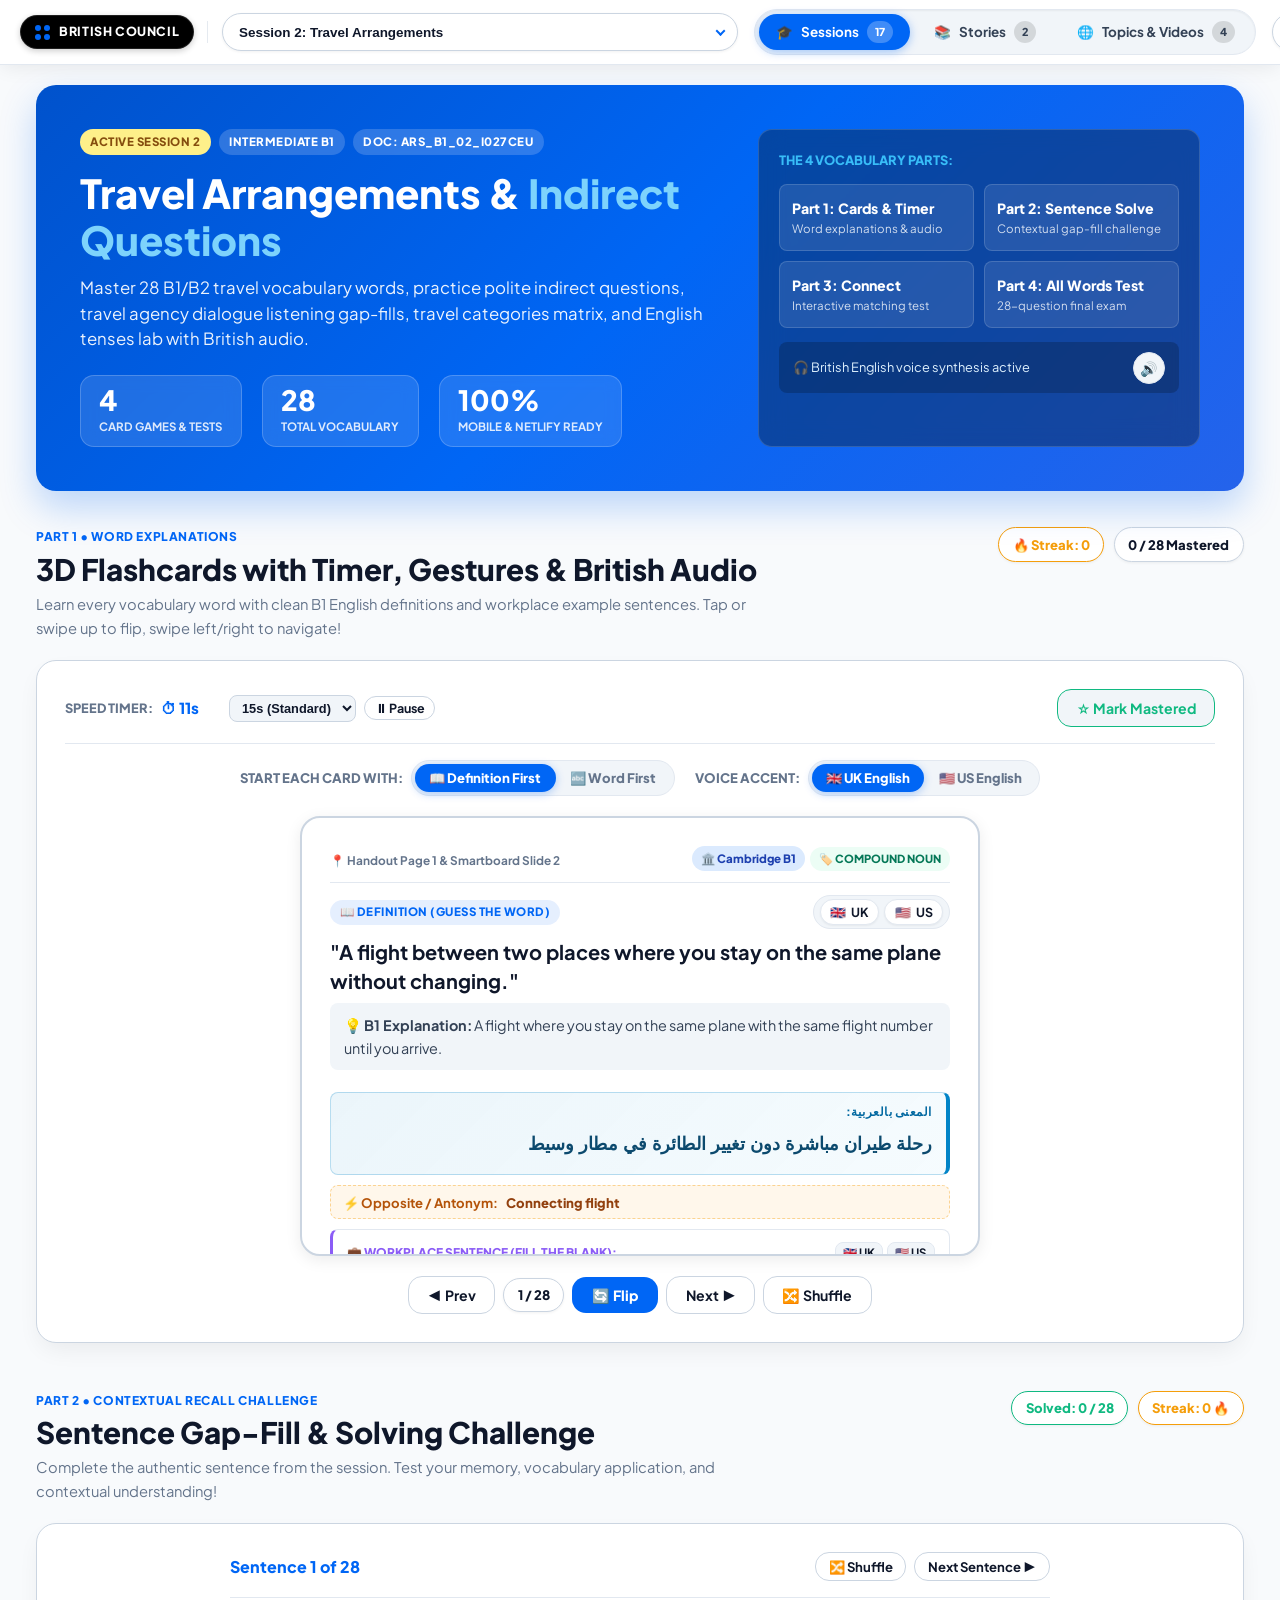
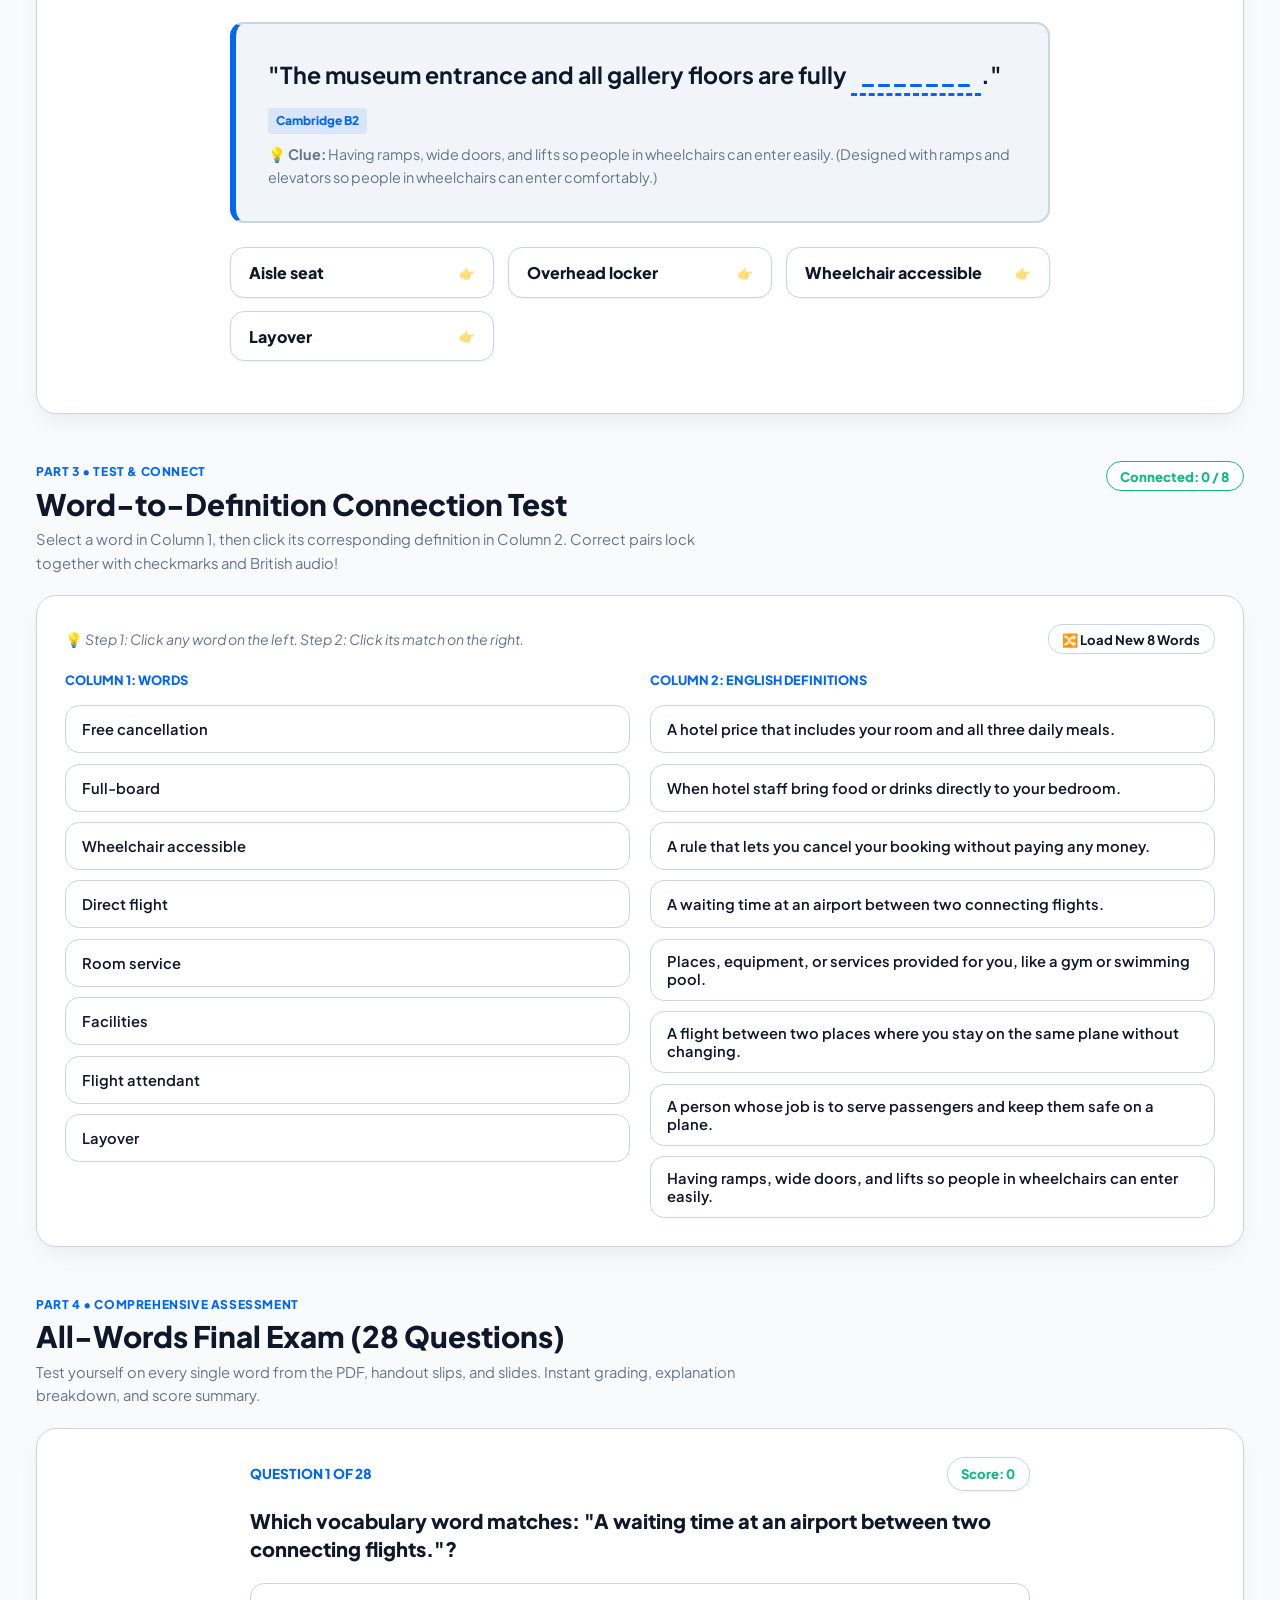
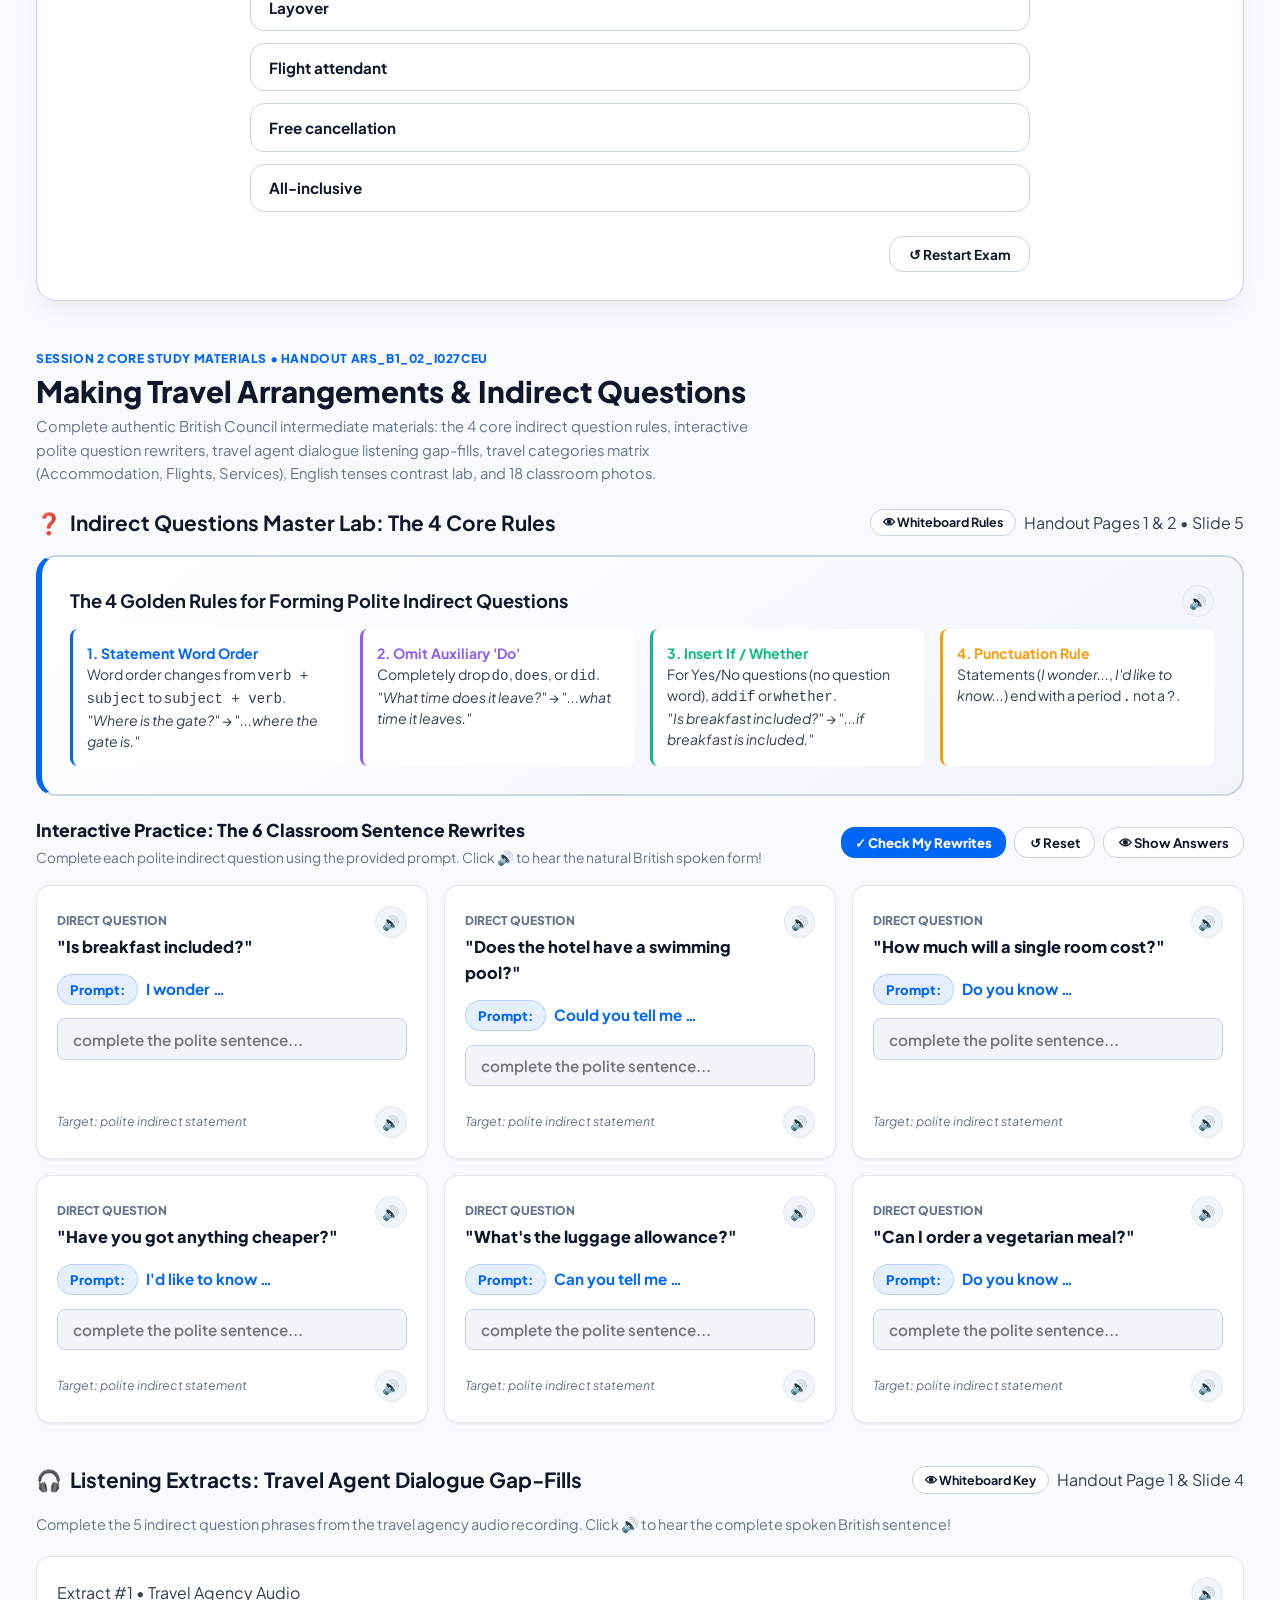
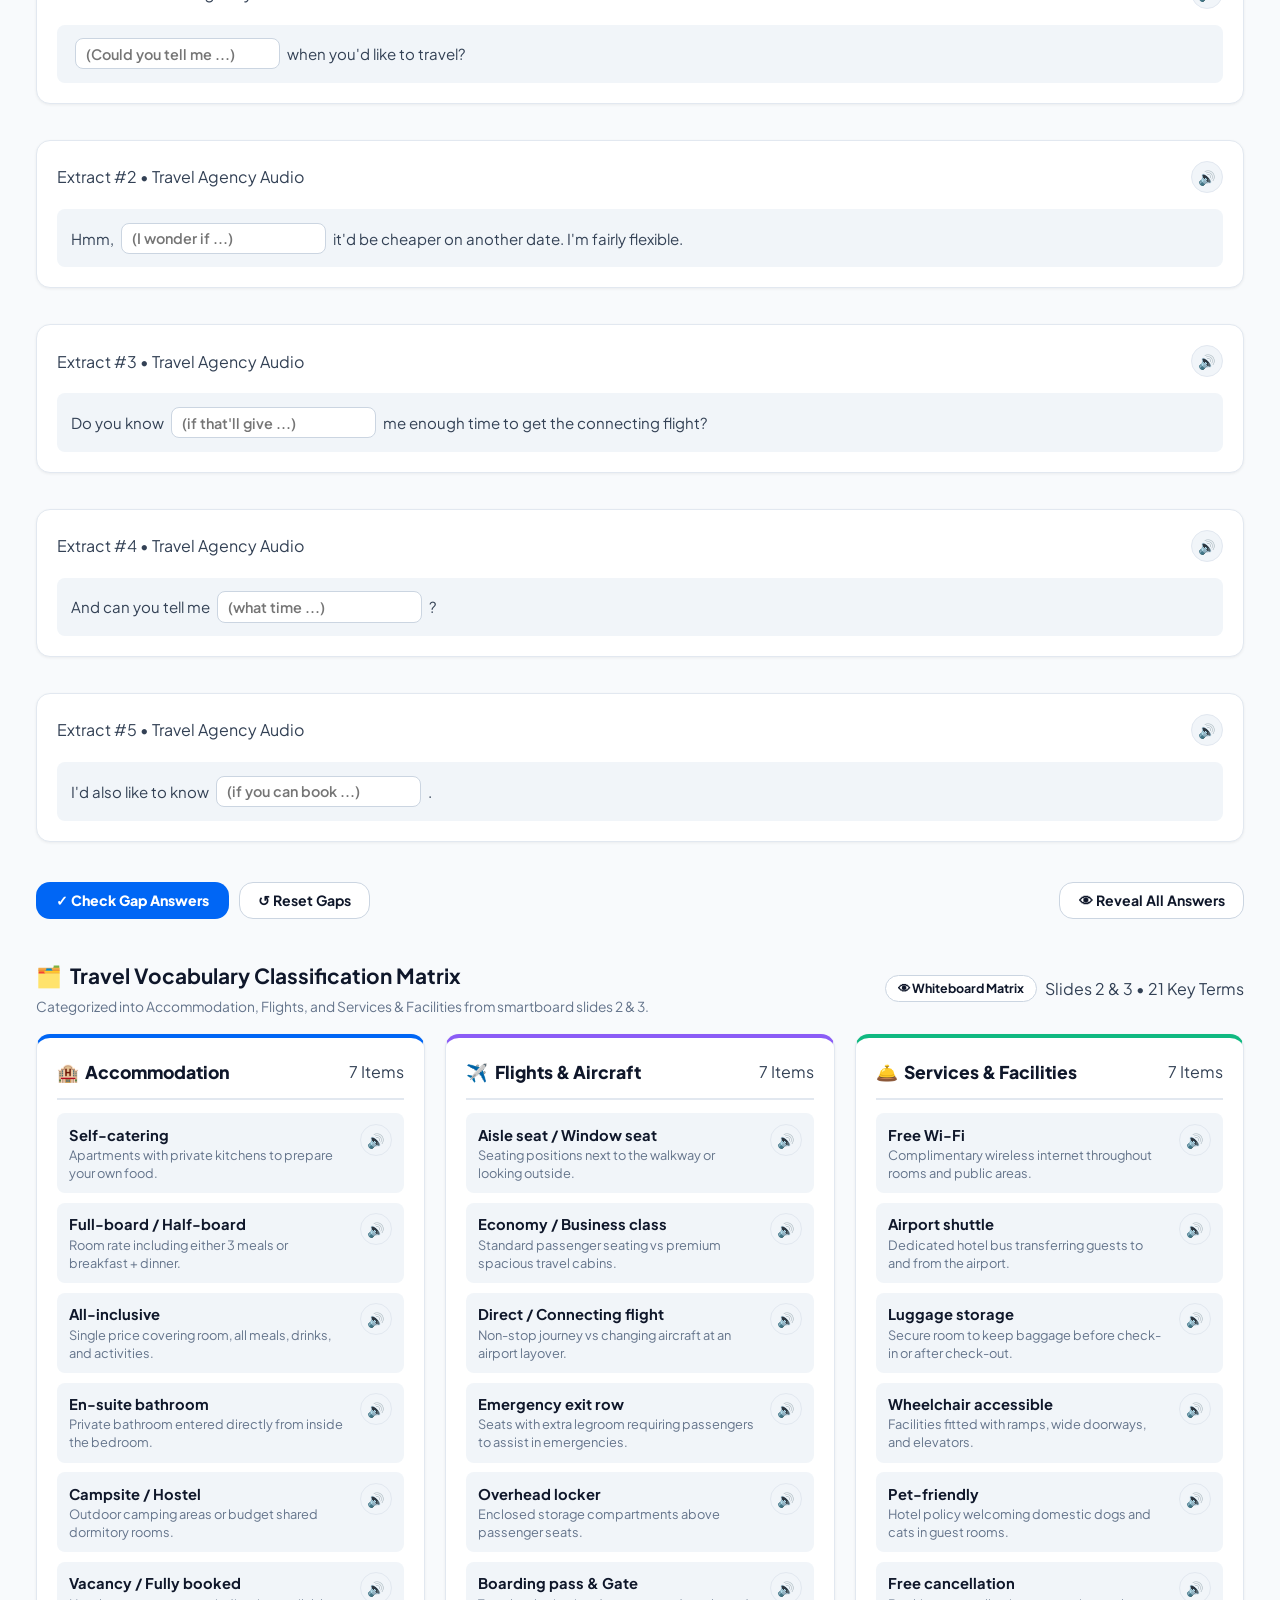
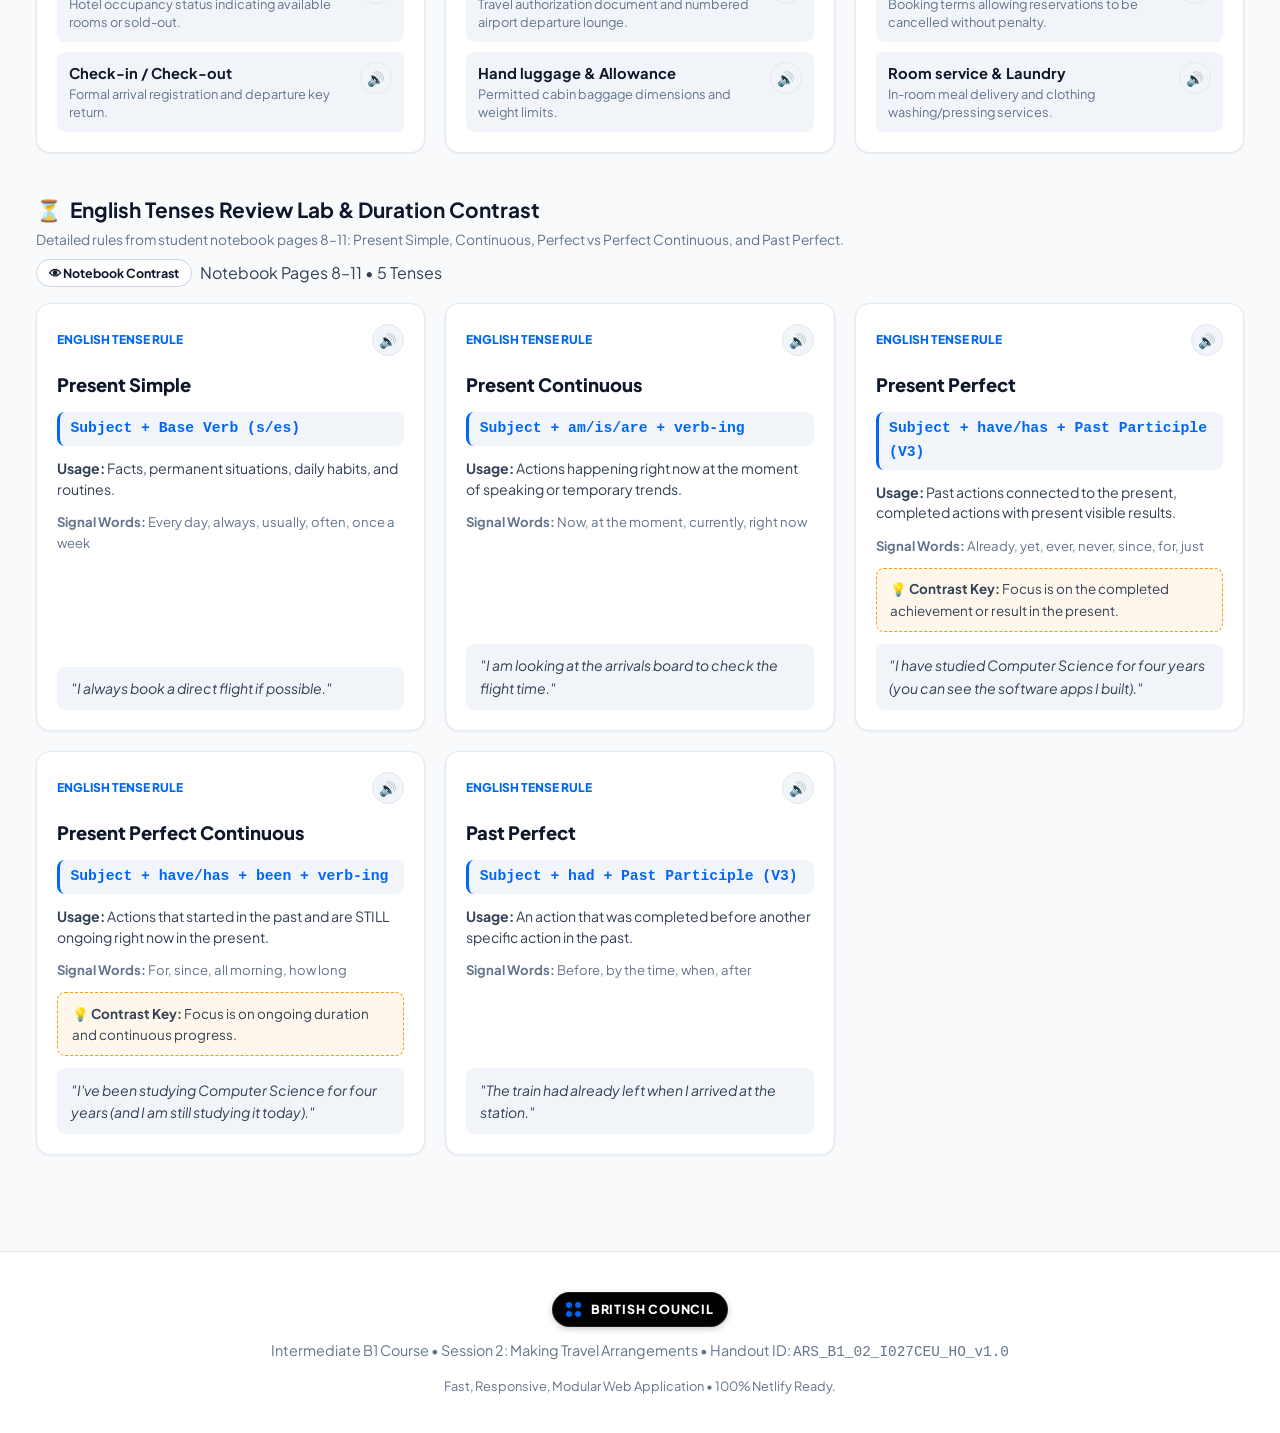
==== index.html @ d6565084 "fix(vocab): rectify mismatched definitions across sessions; feat(flashcards): add authentic Arabic m" ====
<!DOCTYPE html>
<html lang="en">
<head>
  <meta charset="UTF-8">
  <meta name="viewport" content="width=device-width, initial-scale=1.0, maximum-scale=5.0, user-scalable=yes, viewport-fit=cover">
  <meta name="description" content="British Council Intermediate B1 Courseware: Interactive Flashcards with Timer & Touch Gestures, Memory Match, Connect Game, 28-Question Comprehensive Exam, Second Conditional Grammar Lab, and Study Advice with British English Audio.">
  <title>British Council | Intermediate B1 Courseware (Sessions 10 & 11)</title>

  <!-- Google Fonts: Plus Jakarta Sans & Outfit -->
  <link rel="preconnect" href="https://fonts.googleapis.com">
  <link rel="preconnect" href="https://fonts.gstatic.com" crossorigin>
  <link href="https://fonts.googleapis.com/css2?family=Outfit:wght@600;700;800;900&family=Plus+Jakarta+Sans:wght@400;500;600;700;800&display=swap" rel="stylesheet">

  <!-- Production Modular Stylesheet -->
  <link rel="stylesheet" href="./css/style.css">
</head>
<body>

  <!-- ========================================================================
       TOP STICKY TOOLBAR WITH SESSION DROPDOWN & AUDIO PULSE
       ======================================================================== -->
  <header class="app-toolbar" id="topToolbar">
    <div class="toolbar-wrap">
      
      <!-- Left: Brand Logo + Divider + Session Dropdown -->
      <div class="toolbar-left">
        <a href="./index.html" class="bc-brand-badge" title="British Council Courseware" style="text-decoration:none;">
          <div class="bc-four-dots">
            <span></span><span></span><span></span><span></span>
          </div>
          <span class="bc-title-text">BRITISH COUNCIL</span>
        </a>

        <div class="toolbar-divider desktop-only-select"></div>

        <!-- DROPDOWN LIST: FROM 1 TO 13 (Desktop) -->
        <div class="session-dropdown-container desktop-only-select">
          <select id="sessionDropdown" class="session-select-box" aria-label="Select Session">
            <option value="1">Session 1: Describing Things</option>
            <option value="2">Session 2: Travel Arrangements</option>
            <option value="3">Session 3: The Decision Process</option>
            <option value="4">Session 4: Future Plans &amp; Ambitions</option>
            <option value="5">Session 5: Work &amp; Workplace Culture</option>
            <option value="6">Session 6: Technology &amp; Society</option>
            <option value="7">Session 7: Health &amp; Well-being</option>
            <option value="8">Session 8: Culture &amp; Communities</option>
            <option value="9">Session 9: Environment &amp; Sustainability</option>
            <option value="10">Session 10: Planning Events</option>
            <option value="11">Session 11: Study Advice</option>
            <option value="12">Session 12: Character Analysis</option>
            <option value="13">Session 13: Storytelling &amp; Narrative Tenses</option>
            <option value="14">Session 14: Attending Weddings &amp; Traditions</option>
            <option value="15">Session 15: Conversation Skills (Avoiding 'dead air')</option>
            <option value="16">Session 16: Improving Conversation Skills (Avoiding Awkward Silences)</option>
            <option value="17">Session 17: Communicating with Confidence (Job Appraisal Interview)</option>
            <option value="18">Session 18: Focus on Fluency (Describing Things &amp; Importance)</option>
            <option value="19">Session 19: Special Educational Needs (Social &amp; Cultural Inclusion)</option>
            <option value="20">Session 20: Conversation Skills (Daily Conversation)</option>
          </select>
        </div>
      </div>

      <!-- Center: 3-Pillar Switcher (Direct access to all 3 parts of the app) -->
      <nav class="toolbar-nav-links" aria-label="3 Pillars Navigation">
        <div class="pillar-nav-track">
          <a href="./index.html" class="pillar-tab-btn active" id="navPillarSessions">
            <span>🎓</span>
            <span>Sessions</span>
            <span class="pillar-badge">17</span>
          </a>
          <a href="./stories.html" class="pillar-tab-btn" id="navPillarStories">
            <span>📚</span>
            <span>Stories</span>
            <span class="pillar-badge">2</span>
          </a>
          <a href="./topics.html" class="pillar-tab-btn" id="navPillarTopics">
            <span>🌐</span>
            <span>Topics &amp; Videos</span>
            <span class="pillar-badge">4</span>
          </a>
        </div>
      </nav>

      <!-- Right: UK Voice, Theme Toggle, Mobile Menu -->
      <div class="toolbar-right-tools">
        <button id="britishAccentTestBtn" class="voice-tool-btn" title="British Voice Speech Test" aria-label="British Voice Test">
          <span class="voice-flag">🇬🇧</span>
          <span class="voice-label">UK Voice</span>
          <div class="audio-wave-pulse" id="toolbarAudioWave">
            <span></span><span></span><span></span>
          </div>
        </button>
        <button id="toggleThemeBtn" class="theme-tool-btn" title="Toggle Light / Dark Mode" aria-label="Toggle Theme">
          <span id="themeSymbol">🌙</span>
        </button>
        <button id="btnMobileToggle" class="menu-mobile-btn" aria-label="Open 3-Part Navigation Menu" aria-expanded="false">☰</button>
      </div>

    </div>

    <!-- Smooth Horizontal Swipe Navigation Strip for Mobile -->
    <nav class="mobile-nav-scroll-strip" aria-label="Quick Mobile Navigation">
      <div class="mobile-session-select-wrap">
        <select id="mobileSessionDropdown" class="mobile-session-select" aria-label="Select Course Session">
          <option value="1">Session 1: Describing Things</option>
          <option value="2">Session 2: Travel Arrangements</option>
          <option value="3">Session 3: Decision Process</option>
          <option value="4">Session 4: Future Plans</option>
          <option value="5">Session 5: Work &amp; Workplace</option>
          <option value="6">Session 6: Technology</option>
          <option value="7">Session 7: Health</option>
          <option value="8">Session 8: Culture</option>
          <option value="9">Session 9: Environment</option>
          <option value="10">Session 10: Event Planning</option>
          <option value="11">Session 11: Study Advice</option>
          <option value="12">Session 12: Character Analysis</option>
          <option value="13">Session 13: Storytelling</option>
          <option value="14">Session 14: Attending Weddings</option>
          <option value="15">Session 15: Conversation Skills (Avoiding 'dead air')</option>
          <option value="16">Session 16: Improving Conversation Skills</option>
          <option value="17">Session 17: Communicating with Confidence</option>
          <option value="18">Session 18: Describing Things &amp; Importance</option>
          <option value="19">Session 19: Special Educational Needs</option>
          <option value="20">Session 20: Conversation Skills (Daily Conversation)</option>
        </select>
      </div>
      <a href="./index.html" class="mobile-scroll-pill active">🎓 Sessions Hub</a>
      <a href="./stories.html" class="mobile-scroll-pill">📚 Stories</a>
      <a href="./topics.html" class="mobile-scroll-pill">🌐 Topics &amp; Videos</a>
      <a href="#part1Flashcards" class="mobile-scroll-pill">🃏 3D Cards</a>
      <a href="#part2GapFill" class="mobile-scroll-pill">✍️ Solve</a>
      <a href="#part3Connect" class="mobile-scroll-pill">🔗 Connect</a>
      <a href="#part4AllTest" class="mobile-scroll-pill">📝 Exam</a>
      <a href="#courseMaterials" class="mobile-scroll-pill" id="mobileLinkSessionMaterials">📋 Handouts</a>
    </nav>

    <!-- ========================================================================
         UNIFIED 3-PART HAMBURGER DRAWER SYSTEM
         ======================================================================== -->
    <div id="mobileDrawerMenu" class="mobile-menu-drawer" aria-label="Site Navigation Drawer">
      <div class="drawer-header">
        <div class="bc-brand-badge">
          <div class="bc-four-dots">
            <span></span><span></span><span></span><span></span>
          </div>
          <span>NAVIGATION MENU</span>
        </div>
        <button type="button" class="drawer-close-btn" id="btnDrawerClose">✕</button>
      </div>

      <div class="drawer-scroll-body">
        <!-- PART 1: COURSE SESSIONS -->
        <div class="drawer-part-group">
          <div class="drawer-part-title">
            <span>🎓 PART 1: COURSE SESSIONS</span>
            <span class="part-badge">20 Sessions</span>
          </div>
          <a href="./index.html" class="drawer-item-link active">
            <span class="drawer-item-icon">📂</span>
            <div class="drawer-item-text">
              <strong>All Course Sessions Hub</strong>
              <small>Sessions 1–20 Handouts, Whiteboards &amp; Interactive Testing</small>
            </div>
          </a>
          <div class="drawer-session-list">
            <a href="javascript:void(0)" class="drawer-session-card" onclick="switchSession('1')">
              <span class="drawer-session-num">01</span>
              <div class="drawer-session-info">
                <span class="drawer-session-title">Describing Things</span>
                <span class="drawer-session-desc">Tools, Dimensions &amp; Workshop Materials</span>
              </div>
              <span class="drawer-session-status">Interactive</span>
            </a>
            <a href="javascript:void(0)" class="drawer-session-card" onclick="switchSession('2')">
              <span class="drawer-session-num">02</span>
              <div class="drawer-session-info">
                <span class="drawer-session-title">Travel Arrangements</span>
                <span class="drawer-session-desc">Airport Delays, Indirect Qs &amp; Past Tenses</span>
              </div>
              <span class="drawer-session-status">Interactive</span>
            </a>
            <a href="javascript:void(0)" class="drawer-session-card" onclick="switchSession('3')">
              <span class="drawer-session-num">03</span>
              <div class="drawer-session-info">
                <span class="drawer-session-title">The Decision Process</span>
                <span class="drawer-session-desc">Ways to Express Regret &amp; Evaluation Lab</span>
              </div>
              <span class="drawer-session-status">Interactive</span>
            </a>
            <a href="javascript:void(0)" class="drawer-session-card" onclick="switchSession('4')">
              <span class="drawer-session-num">04</span>
              <div class="drawer-session-info">
                <span class="drawer-session-title">Future Plans &amp; Ambitions</span>
                <span class="drawer-session-desc">Career Goals &amp; Life Milestones</span>
              </div>
            </a>
            <a href="javascript:void(0)" class="drawer-session-card" onclick="switchSession('5')">
              <span class="drawer-session-num">05</span>
              <div class="drawer-session-info">
                <span class="drawer-session-title">Work &amp; Workplace Culture</span>
                <span class="drawer-session-desc">Office Collaboration &amp; Meetings</span>
              </div>
            </a>
            <a href="javascript:void(0)" class="drawer-session-card" onclick="switchSession('6')">
              <span class="drawer-session-num">06</span>
              <div class="drawer-session-info">
                <span class="drawer-session-title">Technology &amp; Society</span>
                <span class="drawer-session-desc">AI, Digital Trends &amp; Modern Life</span>
              </div>
            </a>
            <a href="javascript:void(0)" class="drawer-session-card" onclick="switchSession('7')">
              <span class="drawer-session-num">07</span>
              <div class="drawer-session-info">
                <span class="drawer-session-title">Health &amp; Well-being</span>
                <span class="drawer-session-desc">Balanced Lifestyle &amp; Stress Relief</span>
              </div>
            </a>
            <a href="javascript:void(0)" class="drawer-session-card" onclick="switchSession('8')">
              <span class="drawer-session-num">08</span>
              <div class="drawer-session-info">
                <span class="drawer-session-title">Culture &amp; Communities</span>
                <span class="drawer-session-desc">Traditions &amp; Social Customs</span>
              </div>
            </a>
            <a href="javascript:void(0)" class="drawer-session-card" onclick="switchSession('9')">
              <span class="drawer-session-num">09</span>
              <div class="drawer-session-info">
                <span class="drawer-session-title">Environment &amp; Nature</span>
                <span class="drawer-session-desc">Climate, Conservation &amp; Wildlife</span>
              </div>
            </a>
            <a href="javascript:void(0)" class="drawer-session-card" onclick="switchSession('10')">
              <span class="drawer-session-num">10</span>
              <div class="drawer-session-info">
                <span class="drawer-session-title">Planning Events</span>
                <span class="drawer-session-desc">5 Event Profiles, Second Conditional &amp; Team Tasks</span>
              </div>
              <span class="drawer-session-status">Interactive</span>
            </a>
            <a href="javascript:void(0)" class="drawer-session-card" onclick="switchSession('11')">
              <span class="drawer-session-num">11</span>
              <div class="drawer-session-info">
                <span class="drawer-session-title">Study Advice &amp; Habits</span>
                <span class="drawer-session-desc">Memory Techniques, Listening &amp; Note-Taking</span>
              </div>
              <span class="drawer-session-status">Interactive</span>
            </a>
            <a href="javascript:void(0)" class="drawer-session-card" onclick="switchSession('12')">
              <span class="drawer-session-num">12</span>
              <div class="drawer-session-info">
                <span class="drawer-session-title">Character Analysis</span>
                <span class="drawer-session-desc">Personality Traits, Lead-In &amp; Classroom Notes</span>
              </div>
              <span class="drawer-session-status">Interactive</span>
            </a>
            <a href="javascript:void(0)" class="drawer-session-card" onclick="switchSession('13')">
              <span class="drawer-session-num">13</span>
              <div class="drawer-session-info">
                <span class="drawer-session-title">Storytelling &amp; Narrative Tenses</span>
                <span class="drawer-session-desc">Past Tenses, Fred the Fish &amp; Timeline Lab</span>
              </div>
              <span class="drawer-session-status">Interactive</span>
            </a>
            <a href="javascript:void(0)" class="drawer-session-card" onclick="switchSession('14')">
              <span class="drawer-session-num">14</span>
              <div class="drawer-session-info">
                <span class="drawer-session-title">Attending Weddings</span>
                <span class="drawer-session-desc">Wedding Customs, Echo Questions &amp; CD Player Story</span>
              </div>
              <span class="drawer-session-status">Interactive</span>
            </a>
            <a href="javascript:void(0)" class="drawer-session-card" onclick="switchSession('15')">
              <span class="drawer-session-num">15</span>
              <div class="drawer-session-info">
                <span class="drawer-session-title">Conversation Skills: Avoiding Dead Air</span>
                <span class="drawer-session-desc">Active Listening, Polite Rejoinders &amp; Classroom Board</span>
              </div>
              <span class="drawer-session-status">Interactive</span>
            </a>
            <a href="javascript:void(0)" class="drawer-session-card" onclick="switchSession('16')">
              <span class="drawer-session-num">16</span>
              <div class="drawer-session-info">
                <span class="drawer-session-title">Conversation Skills: Awkward Silences</span>
                <span class="drawer-session-desc">Question Tags, Intonation Lab &amp; Board Photos</span>
              </div>
              <span class="drawer-session-status">Interactive</span>
            </a>
            <a href="javascript:void(0)" class="drawer-session-card" onclick="switchSession('17')">
              <span class="drawer-session-num">17</span>
              <div class="drawer-session-info">
                <span class="drawer-session-title">Job Appraisal Interview</span>
                <span class="drawer-session-desc">Modal Recommendations, Emma's Report &amp; Feedback</span>
              </div>
              <span class="drawer-session-status">Interactive</span>
            </a>
            <a href="javascript:void(0)" class="drawer-session-card" onclick="switchSession('18')">
              <span class="drawer-session-num">18</span>
              <div class="drawer-session-info">
                <span class="drawer-session-title">Describing Things &amp; Importance</span>
                <span class="drawer-session-desc">Focus on Fluency, Lost Property &amp; 3 Conversations</span>
              </div>
              <span class="drawer-session-status">Interactive</span>
            </a>
            <a href="javascript:void(0)" class="drawer-session-card" onclick="switchSession('19')">
              <span class="drawer-session-num">19</span>
              <div class="drawer-session-info">
                <span class="drawer-session-title">Special Educational Needs</span>
                <span class="drawer-session-desc">Social Inclusion, Helen's Readings &amp; Accessibility</span>
              </div>
              <span class="drawer-session-status">Interactive</span>
            </a>
            <a href="javascript:void(0)" class="drawer-session-card" onclick="switchSession('20')">
              <span class="drawer-session-num">20</span>
              <div class="drawer-session-info">
                <span class="drawer-session-title">Daily Conversation</span>
                <span class="drawer-session-desc">Conversation Skills, Openers, Leave-Taking &amp; Departure</span>
              </div>
              <span class="drawer-session-status">Interactive</span>
            </a>
          </div>
        </div>

        <!-- PART 2: BRITISH COUNCIL STORIES -->
        <div class="drawer-part-group">
          <div class="drawer-part-title">
            <span>📚 PART 2: GRADED STORIES</span>
            <span class="part-badge">A2/B1 Stories</span>
          </div>
          <a href="./stories.html?story=bad_blood" class="drawer-item-link">
            <span class="drawer-item-icon">🧛‍♂️</span>
            <div class="drawer-item-text">
              <strong>Bad Blood</strong>
              <small>Full Story • 32 Words • 4 Testing Games</small>
            </div>
          </a>
          <a href="./stories.html?story=first_star" class="drawer-item-link">
            <span class="drawer-item-icon">✨</span>
            <div class="drawer-item-text">
              <strong>First Star I See Tonight</strong>
              <small>Full Story • 32 Words • 4 Testing Games</small>
            </div>
          </a>
        </div>

        <!-- PART 3: MAJOR TOPICS & VIDEOS -->
        <div class="drawer-part-group">
          <div class="drawer-part-title">
            <span>🌐 PART 3: MAJOR TOPICS &amp; VIDEOS</span>
            <span class="part-badge">YouTube Lessons</span>
          </div>
          <a href="./topics.html?topic=travel_and_exploration" class="drawer-item-link">
            <span class="drawer-item-icon">✈️</span>
            <div class="drawer-item-text">
              <strong>Travel &amp; Exploration</strong>
              <small>Video Lesson • 30 Words • 4 Testing Games</small>
            </div>
          </a>
          <a href="./topics.html?topic=sports_and_athletics" class="drawer-item-link">
            <span class="drawer-item-icon">⚽</span>
            <div class="drawer-item-text">
              <strong>Sports &amp; Fitness</strong>
              <small>Video Lesson • 34 Words • 4 Testing Games</small>
            </div>
          </a>
          <a href="./topics.html?topic=reading_and_books" class="drawer-item-link">
            <span class="drawer-item-icon">📚</span>
            <div class="drawer-item-text">
              <strong>Reading &amp; Books</strong>
              <small>Video Lesson • 42 Words • 4 Testing Games</small>
            </div>
          </a>
          <a href="./topics.html?topic=seasons_and_weather" class="drawer-item-link">
            <span class="drawer-item-icon">🌦️</span>
            <div class="drawer-item-text">
              <strong>Seasons &amp; Weather</strong>
              <small>Video Lesson • 35 Words • 4 Testing Games</small>
            </div>
          </a>
        </div>
      </div>
    </div>

    <!-- Notification Bar for other sessions -->
    <div id="sessionNotice" class="session-alert-banner">
      ℹ️ Session <span id="sessionNumberDisplay">1</span> has no material yet. Automatically showing active Session 11: Study Advice.
    </div>
  </header>

  <!-- ========================================================================
       MAIN PAGE CONTAINER
       ======================================================================== -->
  <main class="main-page-container">

    <!-- HERO OVERVIEW -->
    <section class="hero-panel" id="heroOverview">
      <div>
        <div class="hero-tag-pills">
          <span id="heroActiveSessionTag" class="hero-tag-pill pill-gold">ACTIVE SESSION 11</span>
          <span class="hero-tag-pill pill-glass">INTERMEDIATE B1</span>
          <span id="heroDocCodeTag" class="hero-tag-pill pill-glass">DOC: ARS_B1_08_I039CEU</span>
        </div>
        <h1 id="heroTitle" class="hero-heading">Study Advice &amp; <span>Second Conditional</span></h1>
        <p id="heroSubtitle" class="hero-subtitle-text">
          Master 28 B1/B2/C1 study advice vocabulary words and listening idioms, practice Second Conditional advice structures ('If I were you, I would...'), and explore teacher coaching insights with British audio.
        </p>
        <div class="hero-stats-row">
          <div class="hero-stat-cell">
            <span class="big-val">4</span>
            <span class="lbl">Card Games &amp; Tests</span>
          </div>
          <div class="hero-stat-cell">
            <span id="heroVocabCount" class="big-val">28</span>
            <span class="lbl">Total Vocabulary</span>
          </div>
          <div class="hero-stat-cell">
            <span class="big-val">100%</span>
            <span class="lbl">Mobile &amp; Netlify Ready</span>
          </div>
        </div>
      </div>

      <!-- Quick Part Launcher -->
      <div class="hero-quick-launcher">
        <span style="font-size:0.8rem; font-weight:800; color:#38bdf8; text-transform:uppercase;">The 4 Vocabulary Parts:</span>
        <div class="quick-part-grid">
          <a href="#part1Flashcards" class="quick-part-btn">
            <strong>Part 1: Cards &amp; Timer</strong>
            <small>Word explanations &amp; audio</small>
          </a>
          <a href="#part2GapFill" class="quick-part-btn">
            <strong>Part 2: Sentence Solve</strong>
            <small>Contextual gap-fill challenge</small>
          </a>
          <a href="#part3Connect" class="quick-part-btn">
            <strong>Part 3: Connect</strong>
            <small>Interactive matching test</small>
          </a>
          <a href="#part4AllTest" class="quick-part-btn">
            <strong>Part 4: All Words Test</strong>
            <small id="heroPart4Subtext">28-question final exam</small>
          </a>
        </div>
        <div style="background:rgba(0,0,0,0.2); padding:0.6rem 0.9rem; border-radius:var(--radius-sm); font-size:0.8rem; color:#e0f2fe; display:flex; justify-content:space-between; align-items:center;">
          <span id="heroAudioStatus">🎧 British English voice synthesis active</span>
          <button id="heroAudioPlayBtn" class="audio-circle-btn" onclick="speakUK('British Council Session eleven: Study advice and second conditional.')">🔊</button>
        </div>
      </div>
    </section>

    <!-- ========================================================================
         PART 1: WORDS WITH EXPLANATION USING CARD GAMES (WITH TIMER & TOUCH)
         ======================================================================== -->
    <section class="content-block" id="part1Flashcards">
      <div class="block-header">
        <div>
          <span class="block-tag">Part 1 • Word Explanations</span>
          <h2 class="block-title">3D Flashcards with Timer, Gestures &amp; British Audio</h2>
          <p class="block-desc">
            Learn every vocabulary word with clean B1 English definitions and workplace example sentences. Tap or swipe up to flip, swipe left/right to navigate!
          </p>
        </div>
        <div style="display:flex; align-items:center; gap:0.6rem; flex-wrap:wrap;">
          <span id="streakBadge" class="pill-counter" style="color:var(--amber); border-color:var(--amber);">🔥 Streak: 0</span>
          <span id="masteredBadge" class="pill-counter">0 / 28 Mastered</span>
        </div>
      </div>

      <div class="part-panel-box">
        <!-- Timer Bar -->
        <div class="timer-action-bar">
          <div class="timer-badge-group">
            <span style="font-size:0.8rem; font-weight:800; color:var(--text-muted);">SPEED TIMER:</span>
            <span id="flashcardTimerDisplay" class="countdown-timer-text">⏱ 15s</span>
            <select id="flashcardTimerSelect" class="timer-selector" aria-label="Timer Duration">
              <option value="10">10s (Sprint)</option>
              <option value="15" selected>15s (Standard)</option>
              <option value="25">25s (Relaxed)</option>
              <option value="0">Off (No Timer)</option>
            </select>
            <button id="btnPauseTimer" class="btn-outline-subtle" style="padding:0.2rem 0.6rem; font-size:0.78rem;">⏸ Pause</button>
          </div>
          <button id="btnMarkMastered" class="btn-outline-subtle" style="color:var(--emerald); border-color:var(--emerald);">
            ☆ Mark Mastered
          </button>
        </div>

        <!-- Card Display Order Choice & Audio Voice Accent (UK / US) -->
        <div class="card-mode-toggle-bar" style="display:flex; flex-wrap:wrap; align-items:center; justify-content:center; gap:1.25rem;">
          <div style="display:flex; align-items:center; gap:0.5rem;">
            <span class="mode-toggle-label">Start Each Card With:</span>
            <div class="segmented-control" role="group" aria-label="Default Front Side Preference">
              <button type="button" id="btnModeDefFirst" class="segment-btn active" data-side="defFirst">
                📖 Definition First
              </button>
              <button type="button" id="btnModeWordFirst" class="segment-btn" data-side="wordFirst">
                🔤 Word First
              </button>
            </div>
          </div>

          <div style="display:flex; align-items:center; gap:0.5rem;">
            <span class="mode-toggle-label">Voice Accent:</span>
            <div class="segmented-control" role="group" aria-label="Default Voice Accent Preference">
              <button type="button" id="btnAccentUK" class="segment-btn active" data-accent="uk" title="Listen in British English (UK)">
                🇬🇧 UK English
              </button>
              <button type="button" id="btnAccentUS" class="segment-btn" data-accent="us" title="Listen in American English (US)">
                🇺🇸 US English
              </button>
            </div>
          </div>
        </div>

        <!-- 3D Card Stage -->
        <div class="flashcard-stage-center">
          <div class="flashcard-3d-viewport" id="cardViewport" title="Click or swipe on card to flip">
            <div class="flashcard-flipper" id="cardFlipper">
              
              <!-- CARD FRONT PLANE -->
              <div class="card-plane card-plane-front" id="cardPlaneFront">
                <!-- Populated dynamically by app.js -->
              </div>

              <!-- CARD BACK PLANE -->
              <div class="card-plane card-plane-back" id="cardBackPlane">
                <!-- Populated dynamically by app.js -->
              </div>

            </div>
          </div>

          <!-- Navigation Controls -->
          <div class="flashcard-controls-row">
            <button id="btnPrevWord" class="btn-outline-subtle">◀ Prev</button>
            <span id="cardStepBadge" class="pill-counter">1 / 28</span>
            <button id="btnFlipCardManual" class="btn-solid-blue">🔄 Flip</button>
            <button id="btnNextWord" class="btn-outline-subtle">Next ▶</button>
            <button id="btnShuffleWords" class="btn-outline-subtle">🔀 Shuffle</button>
          </div>
        </div>
      </div>
    </section>

    <!-- ========================================================================
         PART 2: SENTENCE GAP-FILL CHALLENGE (ACTIVE CONTEXTUAL SOLVING)
         Replaces blind luck flip game with real skill, solving & recall!
         ======================================================================== -->
    <section class="content-block" id="part2GapFill">
      <div class="block-header">
        <div>
          <span class="block-tag">Part 2 • Contextual Recall Challenge</span>
          <h2 class="block-title">Sentence Gap-Fill &amp; Solving Challenge</h2>
          <p class="block-desc">
            Complete the authentic sentence from the session. Test your memory, vocabulary application, and contextual understanding!
          </p>
        </div>
        <div style="display:flex; align-items:center; gap:0.6rem; flex-wrap:wrap;">
          <span id="gapfillScoreBadge" class="pill-counter" style="color:var(--emerald); border-color:var(--emerald);">Solved: 0 / 28</span>
          <span id="gapfillStreakBadge" class="pill-counter" style="color:var(--amber); border-color:var(--amber);">Streak: 0 🔥</span>
        </div>
      </div>

      <div class="part-panel-box">
        <div class="gapfill-game-box">
          <div class="gapfill-stats-bar">
            <span id="gapfillCounter" style="font-weight:800; color:var(--bc-blue);">Sentence 1 of 28</span>
            <div style="display:flex; gap:0.5rem;">
              <button type="button" class="btn-outline-subtle" id="btnGapfillShuffle" style="padding:0.3rem 0.8rem; font-size:0.82rem;">🔀 Shuffle</button>
              <button type="button" class="btn-outline-subtle" id="btnGapfillNext" style="padding:0.3rem 0.8rem; font-size:0.82rem;">Next Sentence ▶</button>
            </div>
          </div>

          <!-- Sentence Target Box -->
          <div class="gapfill-sentence-card">
            <div id="gapfillSentenceDisplay" class="gapfill-sentence-text">
              <!-- Rendered by JS -->
            </div>
            <div class="gapfill-hint-box" id="gapfillHintDisplay">
              <!-- Clue & Definition hint -->
            </div>
          </div>

          <!-- 4 Interactive Choice Buttons -->
          <div class="gapfill-options-grid" id="gapfillOptionsGrid">
            <!-- Rendered by JS -->
          </div>

          <!-- Feedback notification -->
          <div id="gapfillFeedbackPane" class="gapfill-feedback-pane" style="display:none;"></div>
        </div>
      </div>
    </section>

    <!-- ========================================================================
         PART 3: TEST AND CONNECT PART (CLICK WORD -> CLICK DEFINITION)
         ======================================================================== -->
    <section class="content-block" id="part3Connect">
      <div class="block-header">
        <div>
          <span class="block-tag">Part 3 • Test &amp; Connect</span>
          <h2 class="block-title">Word-to-Definition Connection Test</h2>
          <p class="block-desc">
            Select a word in Column 1, then click its corresponding definition in Column 2. Correct pairs lock together with checkmarks and British audio!
          </p>
        </div>
        <div>
          <span id="connectScoreBadge" class="pill-counter" style="color:var(--emerald); border-color:var(--emerald);">Connected: 0 / 8</span>
        </div>
      </div>

      <div class="part-panel-box">
        <div style="display:flex; justify-content:space-between; align-items:center; flex-wrap:wrap; gap:0.85rem; margin-bottom:1rem;">
          <p style="font-size:0.88rem; color:var(--text-muted); margin:0;">
            💡 <em>Step 1: Click any word on the left. Step 2: Click its match on the right.</em>
          </p>
          <button id="btnRefreshConnect" class="btn-outline-subtle" style="padding:0.35rem 0.85rem; font-size:0.82rem;">
            🔀 Load New 8 Words
          </button>
        </div>

        <div class="connect-split-layout">
          <!-- Column 1: Words -->
          <div class="connect-col" id="connectWordsCol">
            <span class="connect-col-title">Column 1: Words</span>
          </div>

          <!-- Column 2: Definitions -->
          <div class="connect-col" id="connectDefsCol">
            <span class="connect-col-title">Column 2: English Definitions</span>
          </div>
        </div>

        <div id="connectSuccessAlert" style="display:none; padding:1rem; border-radius:var(--radius-md); background:var(--emerald-bg); color:var(--emerald); font-weight:700; text-align:center; margin-top:1rem;">
          🎉 Outstanding! All pairs in this set are connected! Click "Load New 8 Words" to practice the next batch.
        </div>
      </div>
    </section>

    <!-- ========================================================================
         PART 4: COMPREHENSIVE TEST FOR ALL WORDS (FINAL EXAM)
         ======================================================================== -->
    <section class="content-block" id="part4AllTest">
      <div class="block-header">
        <div>
          <span class="block-tag">Part 4 • Comprehensive Assessment</span>
          <h2 class="block-title" id="part4ExamHeaderTitle">All-Words Final Exam (28 Questions)</h2>
          <p class="block-desc" id="part4ExamDesc">
            Test yourself on every single word from the PDF, handout slips, and slides. Instant grading, explanation breakdown, and score summary.
          </p>
        </div>
      </div>

      <div class="part-panel-box">
        <div class="full-test-card">
          <div class="test-status-bar">
            <span id="testQuestionIndex" class="test-q-counter">Question 1 of 28</span>
            <span id="testScoreDisplay" class="pill-counter" style="color:var(--emerald);">Score: 0</span>
          </div>

          <h3 class="test-lead-prompt" id="testLeadPrompt">Which vocabulary word matches this definition?</h3>
          
          <div class="test-choices-list" id="testChoicesList"></div>

          <div style="display:flex; justify-content:flex-end; margin-top:1.5rem;">
            <button id="btnRestartFullTest" class="btn-outline-subtle" style="font-size:0.85rem;">↺ Restart Exam</button>
          </div>
        </div>
      </div>
    </section>

    <!-- ========================================================================
         SESSION 10 MATERIALS: 5 EVENTS, READING MATCH (a–f), GRAMMAR & MEMO
         ======================================================================== -->
    <section class="content-block" id="courseMaterials" style="display:none;">
      <div class="block-header">
        <div>
          <span class="block-tag">Course Materials • Handouts &amp; Slides</span>
          <h2 class="block-title">The 5 Event Profiles &amp; Reading Match (a–f)</h2>
          <p class="block-desc">
            Complete descriptions from your classroom materials, verified against the teacher's interactive whiteboard answers.
          </p>
        </div>
      </div>

      <!-- 5 Events Grid -->
      <div class="events-deck-grid">
        
        <!-- 1: Boat Building -->
        <article class="event-info-box">
          <div class="event-info-top">
            <div>
              <h3 style="font-size:1.2rem;">1. Boat Building</h3>
              <small style="color:var(--text-muted); font-weight:700;">Handout Slip 1</small>
            </div>
            <span style="font-size:1.6rem;">🛶</span>
          </div>
          <div class="event-info-body">
            <blockquote class="event-quote">
              "Participants on this event really appreciate the opportunities to brainstorm, design and construct a boat from start to finish while paying careful attention to team processes (like decision-making, conflict resolution and feedback). Once constructed, the completed boats compete in a race. Only the lucky will stay dry! Boat building works for groups as small as five and as large as 300."
            </blockquote>
            <p style="font-size:0.86rem; color:var(--text-body); margin-top:auto;">
              <strong>Matches Reading:</strong> Statements <strong>a</strong> (get wet) and <strong>f</strong> (group sizes 5 to 300).
            </p>
          </div>
        </article>

        <!-- 2: Nature Park Challenge -->
        <article class="event-info-box">
          <div class="event-info-top">
            <div>
              <h3 style="font-size:1.2rem;">2. Nature Park Challenge</h3>
              <small style="color:var(--text-muted); font-weight:700;">Handout Slip 2</small>
            </div>
            <span style="font-size:1.6rem;">🎒</span>
          </div>
          <div class="event-info-body">
            <blockquote class="event-quote">
              "In this dynamic and fast-paced adventure, your group will face one surprise challenge after another. Each team of approximately four is given a backpack with supplies, a time limit and a series of missions to complete. This challenge can be brought to any nature park around the world, and is designed to capitalize on area resources, like boating lakes, climbing areas and bike paths. We mix sophisticated problem-solving challenges and orienteering skills with adventure elements (biking, hiking, rock climbing or kayaking) to test your teams' skill and time management."
            </blockquote>
            <p style="font-size:0.86rem; color:var(--text-body); margin-top:auto;">
              <strong>Matches Reading:</strong> Statements <strong>b</strong> (physically fit), <strong>d</strong> (countryside), and <strong>e</strong> (walking).
            </p>
          </div>
        </article>

        <!-- 3: City Solutions -->
        <article class="event-info-box">
          <div class="event-info-top">
            <div>
              <h3 style="font-size:1.2rem;">3. City Solutions</h3>
              <small style="color:var(--text-muted); font-weight:700;">Handout Slip 3</small>
            </div>
            <span style="font-size:1.6rem;">📷</span>
          </div>
          <div class="event-info-body">
            <blockquote class="event-quote">
              "Teams receive cameras, spending money, maps and a packet of envelopes with clues, then venture into a nearby city centre or town to beat the clock and complete a customised series of challenges and puzzles. Solution adventures provide meaningful opportunities for solving complex problems using the maximum amount of brainpower. Working in small teams of four to five and outfitted with a backpack full of supplies and a series of challenges to complete, you'll travel by foot to explore an environment of your choosing in order to better understand the business initiatives most critical to your organisation."
            </blockquote>
            <p style="font-size:0.86rem; color:var(--text-body); margin-top:auto;">
              <strong>Matches Reading:</strong> Statement <strong>c</strong> (clever teams using brainpower).
            </p>
          </div>
        </article>

        <!-- 4: Plank Walk -->
        <article class="event-info-box">
          <div class="event-info-top">
            <div>
              <h3 style="font-size:1.2rem;">4. Plank Walk</h3>
              <small style="color:var(--text-muted); font-weight:700;">Presentation Slide 1</small>
            </div>
            <span style="font-size:1.6rem;">🪵</span>
          </div>
          <div class="event-info-body">
            <blockquote class="event-quote">
              "In this exercise, a group of participants must coordinate their movements to help a teammate walk smoothly across a wooden plank or pair of planks. The rest of the team holds the supporting ropes under precise tension, requiring careful verbal communication, synchronized movement, and trust to guide the walker safely from a starting line to a designated finish line without anyone falling or stepping onto the floor."
            </blockquote>
            <p style="font-size:0.86rem; color:var(--text-body); margin-top:auto;">
              <strong>Key Focus:</strong> Synchronized movement, ropes under tension, verbal trust.
            </p>
          </div>
        </article>

        <!-- 5: Tower of Power -->
        <article class="event-info-box">
          <div class="event-info-top">
            <div>
              <h3 style="font-size:1.2rem;">5. Tower of Power</h3>
              <small style="color:var(--text-muted); font-weight:700;">Presentation Slide 2</small>
            </div>
            <span style="font-size:1.6rem;">🏗️</span>
          </div>
          <div class="event-info-body">
            <blockquote class="event-quote">
              "In this hands-on engineering activity, students or teams work together to build the tallest freestanding tower they can using only plastic cups and wooden craft sticks. It teaches foundational concepts in physics, balance, structural stability, and teamwork as they figure out how to layer the sticks to distribute weight without the tower collapsing."
            </blockquote>
            <p style="font-size:0.86rem; color:var(--text-body); margin-top:auto;">
              <strong>Key Focus:</strong> Freestanding stability, weight distribution, physics.
            </p>
          </div>
        </article>

      </div>

      <!-- Reading Matching Exercise a-f -->
      <div class="part-panel-box">
        <h3 style="font-size:1.25rem; font-weight:800; margin-bottom:0.4rem;">Reading Matching (a–f) Interactive Checker</h3>
        <p style="font-size:0.9rem; color:var(--text-muted); margin-bottom:1.25rem;">
          Choose the event for each statement and verify your score:
        </p>

        <div class="match-statements-wrap">
          <div class="match-row-item">
            <strong style="color:var(--bc-blue)">a.</strong>
            <span>You are quite likely to get wet during this event.</span>
            <select class="session-select-box" style="min-width:200px;" id="sel_match_a">
              <option value="">-- Choose Event --</option>
              <option value="Boat building">Boat building</option>
              <option value="Nature park challenge">Nature park challenge</option>
              <option value="City solutions">City solutions</option>
            </select>
          </div>
          <div class="match-row-item">
            <strong style="color:var(--bc-blue)">b.</strong>
            <span>This event may require the participants to be physically fit.</span>
            <select class="session-select-box" style="min-width:200px;" id="sel_match_b">
              <option value="">-- Choose Event --</option>
              <option value="Boat building">Boat building</option>
              <option value="Nature park challenge">Nature park challenge</option>
              <option value="City solutions">City solutions</option>
            </select>
          </div>
          <div class="match-row-item">
            <strong style="color:var(--bc-blue)">c.</strong>
            <span>Teams that are clever will likely do well on this event.</span>
            <select class="session-select-box" style="min-width:200px;" id="sel_match_c">
              <option value="">-- Choose Event --</option>
              <option value="Boat building">Boat building</option>
              <option value="Nature park challenge">Nature park challenge</option>
              <option value="City solutions">City solutions</option>
            </select>
          </div>
          <div class="match-row-item">
            <strong style="color:var(--bc-blue)">d.</strong>
            <span>This event can be done in the countryside.</span>
            <select class="session-select-box" style="min-width:200px;" id="sel_match_d">
              <option value="">-- Choose Event --</option>
              <option value="Boat building">Boat building</option>
              <option value="Nature park challenge">Nature park challenge</option>
              <option value="City solutions">City solutions</option>
            </select>
          </div>
          <div class="match-row-item">
            <strong style="color:var(--bc-blue)">e.</strong>
            <span>Participants will spend a lot of time walking during this event.</span>
            <select class="session-select-box" style="min-width:200px;" id="sel_match_e">
              <option value="">-- Choose Event --</option>
              <option value="Boat building">Boat building</option>
              <option value="Nature park challenge">Nature park challenge</option>
              <option value="City solutions">City solutions</option>
            </select>
          </div>
          <div class="match-row-item">
            <strong style="color:var(--bc-blue)">f.</strong>
            <span>This event works for a wide range of group sizes.</span>
            <select class="session-select-box" style="min-width:200px;" id="sel_match_f">
              <option value="">-- Choose Event --</option>
              <option value="Boat building">Boat building</option>
              <option value="Nature park challenge">Nature park challenge</option>
              <option value="City solutions">City solutions</option>
            </select>
          </div>
        </div>

        <div id="matchScoreResult" style="display:none; padding:1rem; border-radius:var(--radius-md); font-weight:700; margin-top:1rem;"></div>

        <div style="display:flex; justify-content:space-between; align-items:center; flex-wrap:wrap; gap:0.75rem; margin-top:1.25rem;">
          <div style="display:flex; gap:0.6rem;">
            <button id="btnCheckMatching" class="btn-solid-blue">✓ Check Matches</button>
            <button id="btnResetMatching" class="btn-outline-subtle">↺ Reset</button>
          </div>
          <button id="btnRevealBoardAnswers" class="btn-outline-subtle">👁 Show Whiteboard Key</button>
        </div>
      </div>
    </section>

    <!-- ========================================================================
         GRAMMAR & CONVERSATIONAL FUNCTIONS (SESSION 10)
         ======================================================================== -->
    <section class="content-block" id="grammarSection" style="display:none;">
      <div class="block-header">
        <div>
          <span class="block-tag">Language Functions • Page 2 &amp; 3</span>
          <h2 class="block-title">Polite Interruptions &amp; Continuing</h2>
          <p class="block-desc">
            Essential workplace etiquette: how to interrupt politely using modal verbs and softeners, and how to resume after an interruption.
          </p>
        </div>
      </div>

      <div class="grammar-side-grid">
        <!-- Interrupting -->
        <div class="grammar-card col-inter">
          <div style="display:flex; align-items:center; gap:0.75rem; margin-bottom:1rem; padding-bottom:0.75rem; border-bottom:1px solid var(--border-light);">
            <span style="font-size:1.6rem;">✋</span>
            <div>
              <h3 style="font-size:1.2rem;">Interrupting Politely</h3>
              <small style="color:var(--bc-blue); font-weight:800;">6 KEY EXPRESSIONS</small>
            </div>
          </div>
          <div style="display:flex; flex-direction:column; gap:0.75rem;">
            <div style="display:flex; justify-content:space-between; align-items:center; padding:0.75rem; background:var(--bg-subtle); border-radius:var(--radius-sm);">
              <div>
                <strong>"Sorry to interrupt you but …"</strong><br>
                <small style="color:var(--text-muted)">Very polite apology softening the interruption.</small>
              </div>
              <button class="audio-circle-btn" onclick="speakUK('Sorry to interrupt you but...', 1.05)">🔊</button>
            </div>
            <div style="display:flex; justify-content:space-between; align-items:center; padding:0.75rem; background:var(--bg-subtle); border-radius:var(--radius-sm);">
              <div>
                <strong>"Could I interrupt here?"</strong><br>
                <small style="color:var(--text-muted)">Polite modal verb 'Could'.</small>
              </div>
              <button class="audio-circle-btn" onclick="speakUK('Could I interrupt here?', 1.08)">🔊</button>
            </div>
            <div style="display:flex; justify-content:space-between; align-items:center; padding:0.75rem; background:var(--bg-subtle); border-radius:var(--radius-sm);">
              <div>
                <strong>"Do you mind if I say something?"</strong><br>
                <small style="color:var(--text-muted)">Indirect polite request for permission.</small>
              </div>
              <button class="audio-circle-btn" onclick="speakUK('Do you mind if I say something?', 1.05)">🔊</button>
            </div>
            <div style="display:flex; justify-content:space-between; align-items:center; padding:0.75rem; background:var(--bg-subtle); border-radius:var(--radius-sm);">
              <div>
                <strong>"Could I just say something?"</strong><br>
                <small style="color:var(--text-muted)">Softener 'just' reduces imposition.</small>
              </div>
              <button class="audio-circle-btn" onclick="speakUK('Could I just say something?', 1.08)">🔊</button>
            </div>
            <div style="display:flex; justify-content:space-between; align-items:center; padding:0.75rem; background:var(--bg-subtle); border-radius:var(--radius-sm);">
              <div>
                <strong>"Sorry, I just wanted to say …"</strong><br>
                <small style="color:var(--text-muted)">Past form 'wanted' acts as polite distance.</small>
              </div>
              <button class="audio-circle-btn" onclick="speakUK('Sorry, I just wanted to say...', 1.05)">🔊</button>
            </div>
            <div style="display:flex; justify-content:space-between; align-items:center; padding:0.75rem; background:var(--bg-subtle); border-radius:var(--radius-sm);">
              <div>
                <strong>"I have a question."</strong><br>
                <small style="color:var(--text-muted)">Direct, neutral; common in webinars.</small>
              </div>
              <button class="audio-circle-btn" onclick="speakUK('I have a question.')">🔊</button>
            </div>
          </div>
        </div>

        <!-- Continuing -->
        <div class="grammar-card col-cont">
          <div style="display:flex; align-items:center; gap:0.75rem; margin-bottom:1rem; padding-bottom:0.75rem; border-bottom:1px solid var(--border-light);">
            <span style="font-size:1.6rem;">🔄</span>
            <div>
              <h3 style="font-size:1.2rem;">Continuing After an Interruption</h3>
              <small style="color:var(--emerald); font-weight:800;">3 TRANSITION PHRASES</small>
            </div>
          </div>
          <div style="display:flex; flex-direction:column; gap:0.75rem;">
            <div style="display:flex; justify-content:space-between; align-items:center; padding:0.75rem; background:var(--bg-subtle); border-radius:var(--radius-sm);">
              <div>
                <strong>"To get back to what I was saying …"</strong><br>
                <small style="color:var(--text-muted)">Clear, professional redirection to the agenda.</small>
              </div>
              <button class="audio-circle-btn" onclick="speakUK('To get back to what I was saying...')">🔊</button>
            </div>
            <div style="display:flex; justify-content:space-between; align-items:center; padding:0.75rem; background:var(--bg-subtle); border-radius:var(--radius-sm);">
              <div>
                <strong>"Anyway, as I was saying …"</strong><br>
                <small style="color:var(--text-muted)">Friendly resume phrase.</small>
              </div>
              <button class="audio-circle-btn" onclick="speakUK('Anyway, as I was saying...')">🔊</button>
            </div>
            <div style="display:flex; justify-content:space-between; align-items:center; padding:0.75rem; background:var(--bg-subtle); border-radius:var(--radius-sm);">
              <div>
                <strong>"Anyway …"</strong><br>
                <small style="color:var(--text-muted)">Quick informal conversational reset.</small>
              </div>
              <button class="audio-circle-btn" onclick="speakUK('Anyway...')">🔊</button>
            </div>
          </div>

          <div style="background:var(--bg-subtle); padding:1.1rem; border-radius:var(--radius-sm); margin-top:1.5rem; border-left:4px solid var(--emerald); font-size:0.86rem;">
            <strong>Intonation Note:</strong> Polite interruptions feature gentle <em>rising pitch (↗)</em> at the end, whereas rude interruptions sound flat or sharply <em>falling (↘)</em>.
          </div>
        </div>
      </div>
    </section>

    <!-- ========================================================================
         SESSION 11 MATERIALS: STUDY ADVICE, LISTENING INPUT & SECOND CONDITIONAL
         ======================================================================== -->
    <section class="content-block" id="session11Materials">
      <div class="block-header">
        <div>
          <span class="block-tag">Session 11 Core Study Materials • Handout ARS_B1_08_I039CEU</span>
          <h2 class="block-title">Study Advice, Teacher Dialogue &amp; Second Conditional</h2>
          <p class="block-desc">
            Verified classroom materials from your British Council Intermediate lesson, featuring Teacher John &amp; Maggie's coaching dialogue, Second Conditional grammar lab with 9 practice sentences, and hypothetical advice generator.
          </p>
        </div>
      </div>

      <!-- Module 1: Teacher Dialogue Analysis (Slide 4) -->
      <div style="margin-bottom:2.5rem;">
        <div style="display:flex; align-items:center; justify-content:space-between; margin-bottom:1rem; flex-wrap:wrap; gap:0.5rem;">
          <h3 style="font-size:1.3rem; color:var(--text-main); display:flex; align-items:center; gap:0.5rem;">
            <span>🎧</span> Input: When Teachers Talk (John &amp; Maggie Dialogue)
          </h3>
          <span class="teacher-badge">Slide 4 • British Council Listening</span>
        </div>

        <div class="study-advice-grid">
          <!-- Card 1 -->
          <article class="study-card">
            <div class="study-card-header">
              <span style="font-weight:800; color:var(--bc-blue); font-size:0.82rem;">QUESTION 1</span>
              <button class="audio-circle-btn" onclick="speakUK('Why is John worried? John is worried because one of his students has problems with speaking.')" title="Listen in British English">🔊</button>
            </div>
            <h4 style="font-size:1.05rem; font-weight:800; color:var(--text-main);">Why is John worried?</h4>
            <p style="font-size:0.92rem; color:var(--text-body); line-height:1.5;">
              <strong>Teacher Insight:</strong> One of his students has persistent difficulties with speaking in class, freezing up and staying quiet during discussions.
            </p>
            <div style="margin-top:auto; font-size:0.82rem; color:var(--text-muted); font-style:italic;">
              Focus: Recognizing language learning hurdles early.
            </div>
          </article>

          <!-- Card 2 -->
          <article class="study-card">
            <div class="study-card-header">
              <span style="font-weight:800; color:var(--violet); font-size:0.82rem;">QUESTION 2</span>
              <button class="audio-circle-btn" onclick="speakUK('What two reasons does Maggie mention? First, translating from his native language into English, and second, lack of confidence.')" title="Listen in British English">🔊</button>
            </div>
            <h4 style="font-size:1.05rem; font-weight:800; color:var(--text-main);">What 2 reasons does Maggie mention?</h4>
            <ul style="font-size:0.92rem; color:var(--text-body); line-height:1.55; padding-left:1.2rem; margin:0;">
              <li><strong>1. Translating:</strong> The student is translating word-for-word from his native language into English, creating hesitation.</li>
              <li><strong>2. Lack of confidence:</strong> Fear of making grammar mistakes in front of classmates.</li>
            </ul>
            <div style="margin-top:auto; font-size:0.82rem; color:var(--text-muted); font-style:italic;">
              Key vocabulary: <em>Native language</em> &amp; <em>Lack of confidence</em>.
            </div>
          </article>

          <!-- Card 3 -->
          <article class="study-card">
            <div class="study-card-header">
              <span style="font-weight:800; color:var(--emerald); font-size:0.82rem;">QUESTION 3</span>
              <button class="audio-circle-btn" onclick="speakUK('What does Maggie recommend? Teaching him to paraphrase and explaining to the whole class that mistakes are an essential part of learning.')" title="Listen in British English">🔊</button>
            </div>
            <h4 style="font-size:1.05rem; font-weight:800; color:var(--text-main);">What does Maggie recommend?</h4>
            <p style="font-size:0.92rem; color:var(--text-body); line-height:1.5;">
              Maggie recommends <strong>teaching the student to paraphrase</strong> (express thoughts using other familiar words) and openly telling the whole class that <strong>mistakes are an essential part of learning</strong>.
            </p>
            <div style="margin-top:auto; font-size:0.82rem; color:var(--text-muted); font-style:italic;">
              Advice formula: <em>"If I were you, I would teach him to paraphrase."</em>
            </div>
          </article>

          <!-- Card 4 -->
          <article class="study-card">
            <div class="study-card-header">
              <span style="font-weight:800; color:var(--amber); font-size:0.82rem;">QUESTION 4</span>
              <button class="audio-circle-btn" onclick="speakUK('What do you think about the story Maggie tells about an American sailing team? The team analyzed their mistakes calmly to discover weaknesses and won the championship.')" title="Listen in British English">🔊</button>
            </div>
            <h4 style="font-size:1.05rem; font-weight:800; color:var(--text-main);">The American Sailing Team Story</h4>
            <p style="font-size:0.92rem; color:var(--text-body); line-height:1.5;">
              Maggie shares how a championship sailing team analyzed every error calmly to discover underlying improvements. Instead of feeling ashamed of mistakes, champions view mistakes as data to improve.
            </p>
            <div style="margin-top:auto; font-size:0.82rem; color:var(--text-muted); font-style:italic;">
              Takeaway: Treat mistakes as learning milestones, not failures.
            </div>
          </article>
        </div>
      </div>

      <!-- Module 1B: British Council Portal: Phrases from the listening (Picture 1) -->
      <div style="margin-bottom:2.5rem;" id="module1BListeningPhrases">
        <div style="display:flex; align-items:center; justify-content:space-between; margin-bottom:1rem; flex-wrap:wrap; gap:0.5rem;">
          <h3 style="font-size:1.3rem; color:var(--text-main); display:flex; align-items:center; gap:0.5rem;">
            <span>🎧</span> British Council Portal: Phrases from the Listening
          </h3>
          <div style="display:flex; gap:0.5rem; align-items:center;">
            <button type="button" class="btn-outline-subtle" onclick="openLightbox('portal_listening_phrases', 'Phrases from the Listening', 'Official British Council Portal Screenshot: matching phrases from teacher John &amp; Maggie listening dialogue.')" style="font-size:0.78rem; padding:0.3rem 0.75rem;">
              👁 View Portal Screenshot
            </button>
            <span class="teacher-badge">Portal Exercise • Picture 1</span>
          </div>
        </div>

        <div class="portal-window-frame">
          <div class="portal-window-header">
            <h4><span>📑</span> Phrases from the listening</h4>
            <span style="font-size:0.8rem; opacity:0.9;">Match each phrase to its meaning.</span>
          </div>
          <div class="portal-window-body">
            <p style="font-size:0.92rem; color:var(--text-muted); margin-bottom:1.25rem;">
              Click a phrase on the left, then click its meaning on the right to match them:
            </p>
            <div class="portal-interactive-grid" id="portalListeningPhrasesGrid">
              <!-- Populated by app.js -->
            </div>
            <div class="portal-actions-footer">
              <button type="button" class="portal-btn-yellow" id="btnRestartListeningPhrases">↺ Restart exercise</button>
              <div id="portalListeningMsg" style="font-size:0.9rem; font-weight:700; color:var(--emerald);"></div>
              <button type="button" class="portal-btn-yellow" id="btnSolutionListeningPhrases">Solution</button>
            </div>
          </div>
        </div>
      </div>

      <!-- Module 2: Second Conditional Grammar Lab (Slides 5 & 6) -->
      <div style="margin-bottom:2.5rem;">
        <div style="display:flex; align-items:center; justify-content:space-between; margin-bottom:1rem; flex-wrap:wrap; gap:0.5rem;">
          <h3 style="font-size:1.3rem; color:var(--text-main); display:flex; align-items:center; gap:0.5rem;">
            <span>📐</span> Grammar Lab: Second Conditional for Unreal Situations &amp; Advice
          </h3>
          <span class="teacher-badge">Slides 5 &amp; 6 • British Council Grammar</span>
        </div>

        <!-- Formula Card -->
        <div class="grammar-formula-card">
          <div style="display:flex; justify-content:space-between; align-items:flex-start; flex-wrap:wrap; gap:1rem; margin-bottom:1rem;">
            <div>
              <span style="font-size:0.75rem; font-weight:800; color:var(--bc-blue); text-transform:uppercase; letter-spacing:0.5px;">THE SECOND CONDITIONAL FORMULA:</span>
              <h4 style="font-size:1.4rem; color:var(--text-main); margin-top:0.25rem;">
                <code>If + Past Simple, would + infinitive without to</code>
              </h4>
            </div>
            <button class="audio-circle-btn" onclick="speakUK('If I had this problem, I would try to identify the reason first. If I were you, I would teach him to paraphrase.')" title="Listen to example sentences">🔊</button>
          </div>

          <div style="display:grid; grid-template-columns:repeat(auto-fit, minmax(260px, 1fr)); gap:1rem; font-size:0.88rem; color:var(--text-body); line-height:1.5;">
            <div style="background:var(--bg-surface); padding:0.85rem; border-radius:var(--radius-sm); border-left:3.5px solid var(--bc-blue);">
              <strong>Time &amp; Reality:</strong> Talks about <em>present or future</em> imaginary, hypothetical, or unreal situations (not past facts).
            </div>
            <div style="background:var(--bg-surface); padding:0.85rem; border-radius:var(--radius-sm); border-left:3.5px solid var(--violet);">
              <strong>Punctuation Rule:</strong> If the <em>if-clause</em> comes first, use a comma <code>,</code>. If the main clause is first, do NOT use a comma.
            </div>
            <div style="background:var(--bg-surface); padding:0.85rem; border-radius:var(--radius-sm); border-left:3.5px solid var(--emerald);">
              <strong>Giving Advice:</strong> <em>"If I were you, I would (verb)..."</em> uses subjunctive <em>were</em> (instead of was) as the standard formal British advice structure.
            </div>
          </div>
        </div>

        <!-- Interactive 9 Sentences Exercise from Slide 6 -->
        <div class="part-panel-box">
          <div style="display:flex; justify-content:space-between; align-items:center; flex-wrap:wrap; gap:0.75rem; margin-bottom:1.25rem;">
            <div>
              <h4 style="font-size:1.15rem; font-weight:800; color:var(--text-main);">Interactive Exercise: The 9 Classroom Sentences</h4>
              <p style="font-size:0.86rem; color:var(--text-muted); margin:0.2rem 0 0;">
                Fill in the blanks with the correct verb forms, then click Check Answers or listen to the UK audio!
              </p>
            </div>
            <div style="display:flex; gap:0.5rem; flex-wrap:wrap;">
              <button id="btnCheckConditionals" class="btn-solid-blue" style="font-size:0.82rem; padding:0.4rem 0.9rem;">✓ Check My Answers</button>
              <button id="btnRevealConditionals" class="btn-outline-subtle" style="font-size:0.82rem; padding:0.4rem 0.9rem;">👁 Show Answers</button>
            </div>
          </div>

          <div class="conditional-interactive-list" id="conditionalSentencesList">
            <!-- Populated dynamically with the 9 sentences -->
          </div>
        </div>
      </div>

      <!-- Module 2B: British Council Portal: Match Sentence Halves (Picture 3) -->
      <div style="margin-bottom:2.5rem;" id="module2BHalves">
        <div style="display:flex; align-items:center; justify-content:space-between; margin-bottom:1rem; flex-wrap:wrap; gap:0.5rem;">
          <h3 style="font-size:1.3rem; color:var(--text-main); display:flex; align-items:center; gap:0.5rem;">
            <span>🧩</span> British Council Portal: Match Sentence Halves (Second Conditional)
          </h3>
          <div style="display:flex; gap:0.5rem; align-items:center;">
            <button type="button" class="btn-outline-subtle" onclick="openLightbox('portal_second_conditional_halves', 'Match the Sentence Halves', 'Official British Council Portal Screenshot: matching condition and result clauses.')" style="font-size:0.78rem; padding:0.3rem 0.75rem;">
              👁 View Portal Screenshot
            </button>
            <span class="teacher-badge">Portal Exercise • Picture 3</span>
          </div>
        </div>

        <div class="portal-window-frame">
          <div class="portal-window-header">
            <h4><span>📐</span> Second conditional</h4>
            <span style="font-size:0.8rem; opacity:0.9;">Match the sentence halves to make second conditional sentences.</span>
          </div>
          <div class="portal-window-body">
            <p style="font-size:0.92rem; color:var(--text-muted); margin-bottom:1.25rem;">
              Connect each 'if-clause' or main clause with its matching partner:
            </p>
            <div class="portal-interactive-grid" id="portalSentenceHalvesGrid">
              <!-- Populated by app.js -->
            </div>
            <div class="portal-actions-footer">
              <button type="button" class="portal-btn-yellow" id="btnRestartSentenceHalves">↺ Restart exercise</button>
              <div id="portalHalvesMsg" style="font-size:0.9rem; font-weight:700; color:var(--emerald);"></div>
              <button type="button" class="portal-btn-yellow" id="btnValidateSentenceHalves">Validate</button>
            </div>
          </div>
        </div>
      </div>

      <!-- Module 3: Hypothetical Advice Generator (Handout Page 2) -->
      <div>
        <div style="display:flex; align-items:center; justify-content:space-between; margin-bottom:1rem; flex-wrap:wrap; gap:0.5rem;">
          <h3 style="font-size:1.3rem; color:var(--text-main); display:flex; align-items:center; gap:0.5rem;">
            <span>💡</span> Practical Advice Generator: "If I were you, I would..."
          </h3>
          <span class="teacher-badge">Handout Page 2 • Study &amp; Life Scenarios</span>
        </div>

        <p style="font-size:0.9rem; color:var(--text-muted); margin-bottom:1rem;">
          Click any problem below to hear British Council second conditional advice spoken with a natural British accent:
        </p>

        <div style="display:grid; grid-template-columns:repeat(auto-fit, minmax(300px, 1fr)); gap:1rem;" id="adviceScenariosGrid">
          <!-- Populated dynamically -->
        </div>
      </div>
    
      <!-- Module 4: Classroom Survey Activity (Picture 4 Handout) -->
      <div style="margin-bottom:2.5rem; margin-top:2.5rem;" id="module4FindSomeone">
        <div style="display:flex; align-items:center; justify-content:space-between; margin-bottom:1rem; flex-wrap:wrap; gap:0.5rem;">
          <div>
            <h3 style="font-size:1.3rem; color:var(--text-main); display:flex; align-items:center; gap:0.5rem;">
              <span>👥</span> Classroom Activity: Find Someone Who...
            </h3>
            <p style="font-size:0.86rem; color:var(--text-muted); margin:0.2rem 0 0;">
              Authentic British Council classroom speaking survey from your printed handout, featuring classmate notes (Osama, Mariem).
            </p>
          </div>
          <div style="display:flex; gap:0.5rem; align-items:center;">
            <button type="button" class="btn-outline-subtle" onclick="openLightbox('handout_find_someone_who', 'Find Someone Who Handout', 'Original British Council classroom printed handout with handwritten classmate names (Osama, Mariem).')" style="font-size:0.78rem; padding:0.3rem 0.75rem;">
              👁 View Handout Photo
            </button>
            <span class="teacher-badge">Handout Sheet • Picture 4</span>
          </div>
        </div>

        <div class="part-panel-box">
          <div style="display:flex; justify-content:space-between; align-items:center; flex-wrap:wrap; gap:0.75rem; margin-bottom:1rem; padding-bottom:0.75rem; border-bottom:1px solid var(--border-light);">
            <div style="font-size:0.88rem; color:var(--text-body);">
              <strong>Speaking Goal:</strong> Ask your classmates questions in English. Click 🔊 to hear the exact question to ask!
            </div>
            <span id="findSomeoneCounterBadge" class="pill-counter" style="color:var(--emerald);">0 / 9 Found</span>
          </div>

          <div class="find-someone-grid" id="findSomeoneGrid">
            <!-- Populated by app.js -->
          </div>
        </div>
      </div>

      <!-- Module 5: Authentic Classroom Materials & Portal Hub -->
      <div style="display:none;" id="module5MediaHub">
        <div style="display:flex; align-items:center; justify-content:space-between; margin-bottom:1rem; flex-wrap:wrap; gap:0.5rem;">
          <div>
            <h3 style="font-size:1.3rem; color:var(--text-main); display:flex; align-items:center; gap:0.5rem;">
              <span>🖼️</span> Classroom Photo Hub &amp; British Council Screenshots
            </h3>
            <p style="font-size:0.86rem; color:var(--text-muted); margin:0.2rem 0 0;">
              High-resolution snapshots from your British Council portal and classroom handouts. Click any card to inspect in full screen!
            </p>
          </div>
          <span class="teacher-badge">4 Visual Artifacts</span>
        </div>

        <div class="media-hub-grid" id="mediaHubGrid">
          <!-- Populated by app.js with thumbnails & click-to-open lightbox -->
        </div>
      </div>

    </section>

    <!-- ========================================================================
         SESSION 1 MATERIALS: DESCRIBING THINGS, TOOLS, RELATIVE CLAUSES & STRESS
         ======================================================================== -->
    <section class="content-block" id="session1Materials" style="display:none;">
      <div class="block-header">
        <div>
          <span class="block-tag">Session 1 Core Study Materials • Handout ARB_B1_04_I021CGL</span>
          <h2 class="block-title">Describing Everyday Objects, Tools &amp; Compound Stress</h2>
          <p class="block-desc">
            Complete authentic British Council intermediate materials: everyday object description formulas, 'Made of' vs 'Made from', relative clauses with 3-sentence chaining, listening conversation gap-fills, and compound noun stress audio lab.
          </p>
        </div>
      </div>

      <!-- Module 1: Describing Everyday Objects & Formulas -->
      <div style="margin-bottom:2.5rem;">
        <div style="display:flex; align-items:center; justify-content:space-between; margin-bottom:1rem; flex-wrap:wrap; gap:0.5rem;">
          <h3 style="font-size:1.3rem; color:var(--text-main); display:flex; align-items:center; gap:0.5rem;">
            <span>🔧</span> Describing Everyday Objects Formulas (Handout Page 1)
          </h3>
          <span class="teacher-badge">Handout Page 1 &amp; Smartboard Slide 3</span>
        </div>

        <div class="grammar-formula-card">
          <h4 style="font-size:1.15rem; color:var(--text-main); margin-bottom:0.5rem;">
            Key Patterns for Describing Objects &amp; Tools Without Naming Them
          </h4>
          <p style="font-size:0.88rem; color:var(--text-muted); margin-bottom:1rem;">
            When you don't know the exact English name for a tool or machine, use these British Council descriptive formulas:
          </p>

          <div class="formula-grid" id="session1FormulasGrid">
            <!-- Populated by app.js -->
          </div>
        </div>

        <!-- Made of vs Made from Comparison -->
        <div class="made-vs-from-grid" style="margin-top:1.25rem;">
          <div class="study-card" style="border-left:4px solid var(--bc-blue);">
            <div style="display:flex; justify-content:space-between; align-items:center;">
              <span style="font-weight:800; color:var(--bc-blue); font-size:0.82rem;">RULE 1: VISIBLE MATERIAL</span>
              <button class="audio-circle-btn" onclick="speakUK('Made of: used when the material does not change its basic form. This table is made of solid wood.')">🔊</button>
            </div>
            <h4 style="font-size:1.1rem; font-weight:800; color:var(--text-main); margin-top:0.4rem;">Made of + [material]</h4>
            <p style="font-size:0.9rem; color:var(--text-body); line-height:1.5;">
              Use <strong>made of</strong> when the original raw material is still visibly intact and recognizable without chemical change.
            </p>
            <div style="background:var(--bg-subtle); padding:0.6rem 0.85rem; border-radius:var(--radius-sm); font-size:0.86rem; margin-top:auto;">
              <em>Examples:</em> "The chair is made of wood." • "The wire cutters are made of steel."
            </div>
          </div>

          <div class="study-card" style="border-left:4px solid var(--violet);">
            <div style="display:flex; justify-content:space-between; align-items:center;">
              <span style="font-weight:800; color:var(--violet); font-size:0.82rem;">RULE 2: TRANSFORMED MATERIAL</span>
              <button class="audio-circle-btn" onclick="speakUK('Made from: used when the material undergoes chemical change. Paper is made from wood, and cheese is made from milk.')">🔊</button>
            </div>
            <h4 style="font-size:1.1rem; font-weight:800; color:var(--text-main); margin-top:0.4rem;">Made from + [material]</h4>
            <p style="font-size:0.9rem; color:var(--text-body); line-height:1.5;">
              Use <strong>made from</strong> when the original material undergoes transformation, processing, or chemical change into a completely new form.
            </p>
            <div style="background:var(--bg-subtle); padding:0.6rem 0.85rem; border-radius:var(--radius-sm); font-size:0.86rem; margin-top:auto;">
              <em>Examples:</em> "Paper is made from trees." • "Cheese is made from fresh milk."
            </div>
          </div>
        </div>

        <!-- Interactive Tool Riddles / Object Guessing -->
        <div style="margin-top:1.5rem;">
          <h4 style="font-size:1.1rem; font-weight:800; color:var(--text-main); margin-bottom:0.75rem;">
            Interactive Tool Riddles: Guess the Object from Descriptive Clues
          </h4>
          <div class="object-riddle-grid" id="session1RiddlesGrid">
            <!-- Populated dynamically by app.js -->
          </div>
        </div>
      </div>

      <!-- Module 2: Relative Clauses & 3-Sentence Chaining Lab -->
      <div style="margin-bottom:2.5rem;">
        <div style="display:flex; align-items:center; justify-content:space-between; margin-bottom:1rem; flex-wrap:wrap; gap:0.5rem;">
          <h3 style="font-size:1.3rem; color:var(--text-main); display:flex; align-items:center; gap:0.5rem;">
            <span>🔗</span> Relative Clauses &amp; 3-Sentence Chaining Lab
          </h3>
          <span class="teacher-badge">Student Notebook Pages 5 &amp; 6</span>
        </div>

        <p style="font-size:0.9rem; color:var(--text-muted); margin-bottom:1rem;">
          Learn how to combine 2 or 3 separate sentences into sophisticated single sentences using defining relative pronouns (<em>who</em> for people, <em>which / that</em> for objects, and <em>where</em> for locations).
        </p>

        <!-- 2-Sentence Combinations Grid -->
        <h4 style="font-size:1.05rem; font-weight:800; color:var(--text-main); margin-bottom:0.75rem;">
          Part A: 2-Sentence Relative Combinations
        </h4>
        <div style="display:grid; grid-template-columns:repeat(auto-fit, minmax(290px, 1fr)); gap:1rem; margin-bottom:1.5rem;" id="session1RelativeCombosGrid">
          <!-- Populated by app.js -->
        </div>

        <!-- 3-Sentence Chaining Cards -->
        <h4 style="font-size:1.05rem; font-weight:800; color:var(--text-main); margin-bottom:0.75rem;">
          Part B: Advanced 3-Sentence Chaining (Classroom Challenge)
        </h4>
        <div style="display:grid; grid-template-columns:repeat(auto-fit, minmax(320px, 1fr)); gap:1rem;" id="session1ChainingGrid">
          <!-- Populated by app.js -->
        </div>
      </div>

      <!-- Module 3: Listening Lab: 3 Conversations, Tools & Gap-Fills -->
      <div style="margin-bottom:2.5rem;">
        <div style="display:flex; align-items:center; justify-content:space-between; margin-bottom:1rem; flex-wrap:wrap; gap:0.5rem;">
          <h3 style="font-size:1.3rem; color:var(--text-main); display:flex; align-items:center; gap:0.5rem;">
            <span>🎧</span> Listening Lab: 3 DIY Conversations &amp; Missing Gap-Fills
          </h3>
          <div style="display:flex; gap:0.5rem; align-items:center;">
            <button type="button" class="btn-outline-subtle" onclick="openLightbox('session1_listening_gap_fill', 'Whiteboard Gap-Fill Key', 'Teacher whiteboard with completed listening sentences.')" style="font-size:0.78rem; padding:0.3rem 0.75rem;">
              👁 Whiteboard Key
            </button>
            <span class="teacher-badge">Handout Page 2 &amp; Whiteboard Slide 7</span>
          </div>
        </div>

        <p style="font-size:0.9rem; color:var(--text-muted); margin-bottom:1.25rem;">
          Listen to the 3 conversations and fill in the missing words from your British Council audio recording. Click 🔊 to hear the audio excerpt or check your answers!
        </p>

        <div id="session1ListeningConvsWrap">
          <!-- Populated by app.js -->
        </div>

        <div style="display:flex; justify-content:space-between; align-items:center; flex-wrap:wrap; gap:0.75rem; margin-top:1rem;">
          <div style="display:flex; gap:0.6rem;">
            <button id="btnCheckSession1Gaps" class="btn-solid-blue">✓ Check Gap Answers</button>
            <button id="btnResetSession1Gaps" class="btn-outline-subtle">↺ Reset Gaps</button>
          </div>
          <button id="btnRevealSession1Gaps" class="btn-outline-subtle">👁 Reveal All Answers</button>
        </div>
      </div>

      <!-- Module 4: Compound Noun Pronunciation & Stress Audio Lab -->
      <div style="margin-bottom:2.5rem;">
        <div style="display:flex; align-items:center; justify-content:space-between; margin-bottom:1rem; flex-wrap:wrap; gap:0.5rem;">
          <h3 style="font-size:1.3rem; color:var(--text-main); display:flex; align-items:center; gap:0.5rem;">
            <span>🗣️</span> Compound Noun Word Stress Audio Lab
          </h3>
          <div style="display:flex; gap:0.5rem; align-items:center;">
            <button type="button" class="btn-outline-subtle" onclick="openLightbox('session1_compound_stress', 'Whiteboard Stress Rules', 'Teacher whiteboard showing noun+noun vs adjective+noun rules.')" style="font-size:0.78rem; padding:0.3rem 0.75rem;">
              👁 Stress Rules Board
            </button>
            <span class="teacher-badge">Handout Page 3 &amp; Slide 6</span>
          </div>
        </div>

        <!-- Stress Rules Summary Card -->
        <div class="grammar-formula-card" style="margin-bottom:1.25rem;">
          <div style="display:grid; grid-template-columns:repeat(auto-fit, minmax(280px, 1fr)); gap:1rem; font-size:0.9rem;">
            <div style="background:var(--bg-surface); padding:0.85rem; border-radius:var(--radius-sm); border-left:3.5px solid var(--bc-blue);">
              <strong style="color:var(--bc-blue);">Rule 1: Noun + Noun = 1st Word Stressed</strong><br>
              In compounds made of two nouns, the main stress falls heavily on the <em>FIRST</em> word: <code>TEXT message</code>, <code>ANSWERING machine</code>, <code>LAPTOP computer</code>, <code>WHITE house</code> (institution), <code>LIGHT bulb</code>, <code>WIRE cutters</code>, <code>SPIRIT level</code>.
            </div>
            <div style="background:var(--bg-surface); padding:0.85rem; border-radius:var(--radius-sm); border-left:3.5px solid var(--violet);">
              <strong style="color:var(--violet);">Rule 2: Adjective + Noun = 2nd Word Stressed</strong><br>
              In phrases made of an adjective and a noun, the stress falls normally on the <em>SECOND</em> word: <code>mobile PHONE</code>, <code>digital CAMERA</code>, <code>main BRANCH</code>, <code>white HOUSE</code> (any white-painted house).
            </div>
          </div>
        </div>

        <div class="compound-stress-grid" id="session1CompoundStressGrid">
          <!-- Populated by app.js -->
        </div>
      </div>

      <!-- Module 5: Language for Clarifying & Checking -->
      <div style="margin-bottom:2.5rem;">
        <div style="display:flex; align-items:center; justify-content:space-between; margin-bottom:1rem; flex-wrap:wrap; gap:0.5rem;">
          <h3 style="font-size:1.3rem; color:var(--text-main); display:flex; align-items:center; gap:0.5rem;">
            <span>💬</span> Language for Clarifying &amp; Checking (Handout Page 4)
          </h3>
          <span class="teacher-badge">Handout Page 4</span>
        </div>

        <div class="clarifying-checking-grid">
          <!-- Clarifying Card -->
          <div class="study-card" style="border-top:4px solid var(--bc-blue);">
            <div style="display:flex; justify-content:space-between; align-items:center; margin-bottom:0.75rem;">
              <h4 style="font-size:1.15rem; font-weight:800; color:var(--text-main);">Clarifying (Confirming Meaning)</h4>
              <span class="teacher-badge">4 Expressions</span>
            </div>
            <p style="font-size:0.86rem; color:var(--text-muted); margin-bottom:0.75rem;">
              Use these phrases when you want to confirm what someone else said:
            </p>
            <div style="display:flex; flex-direction:column; gap:0.6rem;" id="clarifyingExpressionsList">
              <!-- Populated by app.js -->
            </div>
          </div>

          <!-- Checking Card -->
          <div class="study-card" style="border-top:4px solid var(--emerald);">
            <div style="display:flex; justify-content:space-between; align-items:center; margin-bottom:0.75rem;">
              <h4 style="font-size:1.15rem; font-weight:800; color:var(--text-main);">Checking (Listener Understanding)</h4>
              <span class="teacher-badge">4 Expressions</span>
            </div>
            <p style="font-size:0.86rem; color:var(--text-muted); margin-bottom:0.75rem;">
              Use these phrases when you are explaining something and want to ensure the other person follows:
            </p>
            <div style="display:flex; flex-direction:column; gap:0.6rem;" id="checkingExpressionsList">
              <!-- Populated by app.js -->
            </div>
          </div>
        </div>
      </div>

      <!-- Module 6: Session 1 Authentic Classroom Photo Hub (13 Photos) -->
      <div style="display:none;" id="session1MediaHubBlock">
        <div style="display:flex; align-items:center; justify-content:space-between; margin-bottom:1rem; flex-wrap:wrap; gap:0.5rem;">
          <div>
            <h3 style="font-size:1.3rem; color:var(--text-main); display:flex; align-items:center; gap:0.5rem;">
              <span>🖼️</span> Classroom Photo Hub: Smartboard Slides &amp; Student Notebooks
            </h3>
            <p style="font-size:0.86rem; color:var(--text-muted); margin:0.2rem 0 0;">
              13 authentic classroom photos from your British Council Session 1 lesson (7 teacher smartboard slides and 6 handwritten notebook pages). Click any photo for high-res preview!
            </p>
          </div>
          <span class="teacher-badge">13 Visual Artifacts</span>
        </div>

        <div class="media-hub-grid" id="session1MediaHubGrid">
          <!-- Populated by app.js -->
        </div>
      </div>

    </section>

    <!-- ========================================================================
         SESSION 2 MATERIALS: TRAVEL ARRANGEMENTS, INDIRECT QUESTIONS & TENSES
         ======================================================================== -->
    <section class="content-block" id="session2Materials" style="display:none;">
      <div class="block-header">
        <div>
          <span class="block-tag">Session 2 Core Study Materials • Handout ARS_B1_02_I027CEU</span>
          <h2 class="block-title">Making Travel Arrangements &amp; Indirect Questions</h2>
          <p class="block-desc">
            Complete authentic British Council intermediate materials: the 4 core indirect question rules, interactive polite question rewriters, travel agent dialogue listening gap-fills, travel categories matrix (Accommodation, Flights, Services), English tenses contrast lab, and 18 classroom photos.
          </p>
        </div>
      </div>

      <!-- Module 1: Indirect Questions Master Lab -->
      <div style="margin-bottom:2.5rem;">
        <div style="display:flex; align-items:center; justify-content:space-between; margin-bottom:1rem; flex-wrap:wrap; gap:0.5rem;">
          <h3 style="font-size:1.3rem; color:var(--text-main); display:flex; align-items:center; gap:0.5rem;">
            <span>❓</span> Indirect Questions Master Lab: The 4 Core Rules
          </h3>
          <div style="display:flex; gap:0.5rem; align-items:center;">
            <button type="button" class="btn-outline-subtle" onclick="openLightbox('session2_board_indirect_rules', 'Indirect Questions Grammar Rules', 'Teacher whiteboard showing the 4 golden rules of indirect questions.')" style="font-size:0.78rem; padding:0.3rem 0.75rem;">
              👁 Whiteboard Rules
            </button>
            <span class="teacher-badge">Handout Pages 1 &amp; 2 • Slide 5</span>
          </div>
        </div>

        <!-- Rules Summary Card -->
        <div class="grammar-formula-card" style="margin-bottom:1.25rem;">
          <div style="display:flex; justify-content:space-between; align-items:center; margin-bottom:0.75rem;">
            <h4 style="font-size:1.15rem; color:var(--text-main);">
              The 4 Golden Rules for Forming Polite Indirect Questions
            </h4>
            <button class="audio-circle-btn" onclick="speakUK('Indirect questions make requests sound polite. Rule one: shift to statement word order. Rule two: omit do, does, and did. Rule three: use if or whether for yes no questions. Rule four: statements end with a full stop.')" title="Listen to summary of rules">🔊</button>
          </div>
          <div style="display:grid; grid-template-columns:repeat(auto-fit, minmax(260px, 1fr)); gap:1rem; font-size:0.88rem; line-height:1.5;">
            <div style="background:var(--bg-surface); padding:0.85rem; border-radius:var(--radius-sm); border-left:3.5px solid var(--bc-blue);">
              <strong style="color:var(--bc-blue);">1. Statement Word Order</strong><br>
              Word order changes from <code>verb + subject</code> to <code>subject + verb</code>.<br>
              <em>"Where is the gate?" &rarr; "...where the gate is."</em>
            </div>
            <div style="background:var(--bg-surface); padding:0.85rem; border-radius:var(--radius-sm); border-left:3.5px solid var(--violet);">
              <strong style="color:var(--violet);">2. Omit Auxiliary 'Do'</strong><br>
              Completely drop <code>do</code>, <code>does</code>, or <code>did</code>.<br>
              <em>"What time does it leave?" &rarr; "...what time it leaves."</em>
            </div>
            <div style="background:var(--bg-surface); padding:0.85rem; border-radius:var(--radius-sm); border-left:3.5px solid var(--emerald);">
              <strong style="color:var(--emerald);">3. Insert If / Whether</strong><br>
              For Yes/No questions (no question word), add <code>if</code> or <code>whether</code>.<br>
              <em>"Is breakfast included?" &rarr; "...if breakfast is included."</em>
            </div>
            <div style="background:var(--bg-surface); padding:0.85rem; border-radius:var(--radius-sm); border-left:3.5px solid var(--amber);">
              <strong style="color:var(--amber);">4. Punctuation Rule</strong><br>
              Statements (<em>I wonder...</em>, <em>I'd like to know...</em>) end with a period <code>.</code> not a <code>?</code>.
            </div>
          </div>
        </div>

        <!-- Interactive Direct-to-Indirect Rewriter Practice -->
        <div>
          <div style="display:flex; justify-content:space-between; align-items:center; flex-wrap:wrap; gap:0.75rem; margin-bottom:1rem;">
            <div>
              <h4 style="font-size:1.1rem; font-weight:800; color:var(--text-main);">
                Interactive Practice: The 6 Classroom Sentence Rewrites
              </h4>
              <p style="font-size:0.86rem; color:var(--text-muted); margin:0.2rem 0 0;">
                Complete each polite indirect question using the provided prompt. Click 🔊 to hear the natural British spoken form!
              </p>
            </div>
            <div style="display:flex; gap:0.5rem; flex-wrap:wrap;">
              <button id="btnCheckIndirectQuestions" class="btn-solid-blue" style="font-size:0.82rem; padding:0.4rem 0.9rem;">✓ Check My Rewrites</button>
              <button id="btnResetIndirectQuestions" class="btn-outline-subtle" style="font-size:0.82rem; padding:0.4rem 0.9rem;">↺ Reset</button>
              <button id="btnRevealIndirectQuestions" class="btn-outline-subtle" style="font-size:0.82rem; padding:0.4rem 0.9rem;">👁 Show Answers</button>
            </div>
          </div>

          <div class="indirect-practice-grid" id="session2IndirectPracticeGrid" style="display:grid; grid-template-columns:repeat(auto-fit, minmax(320px, 1fr)); gap:1rem;">
            <!-- Populated dynamically by app.js -->
          </div>
        </div>
      </div>

      <!-- Module 2: Listening Extracts (Travel Agent Dialogue) -->
      <div style="margin-bottom:2.5rem;">
        <div style="display:flex; align-items:center; justify-content:space-between; margin-bottom:1rem; flex-wrap:wrap; gap:0.5rem;">
          <h3 style="font-size:1.3rem; color:var(--text-main); display:flex; align-items:center; gap:0.5rem;">
            <span>🎧</span> Listening Extracts: Travel Agent Dialogue Gap-Fills
          </h3>
          <div style="display:flex; gap:0.5rem; align-items:center;">
            <button type="button" class="btn-outline-subtle" onclick="openLightbox('session2_board_listening_gaps', 'Listening Extracts Whiteboard', 'Teacher whiteboard with gap-fill sentences from the travel agent dialogue.')" style="font-size:0.78rem; padding:0.3rem 0.75rem;">
              👁 Whiteboard Key
            </button>
            <span class="teacher-badge">Handout Page 1 &amp; Slide 4</span>
          </div>
        </div>

        <p style="font-size:0.9rem; color:var(--text-muted); margin-bottom:1.25rem;">
          Complete the 5 indirect question phrases from the travel agency audio recording. Click 🔊 to hear the complete spoken British sentence!
        </p>

        <div id="session2ListeningExtractsWrap" style="display:flex; flex-direction:column; gap:1rem;">
          <!-- Populated by app.js -->
        </div>

        <div style="display:flex; justify-content:space-between; align-items:center; flex-wrap:wrap; gap:0.75rem; margin-top:1.25rem;">
          <div style="display:flex; gap:0.6rem;">
            <button id="btnCheckSession2Gaps" class="btn-solid-blue">✓ Check Gap Answers</button>
            <button id="btnResetSession2Gaps" class="btn-outline-subtle">↺ Reset Gaps</button>
          </div>
          <button id="btnRevealSession2Gaps" class="btn-outline-subtle">👁 Reveal All Answers</button>
        </div>
      </div>

      <!-- Module 3: Travel Categories Classification Matrix -->
      <div style="margin-bottom:2.5rem;">
        <div style="display:flex; align-items:center; justify-content:space-between; margin-bottom:1rem; flex-wrap:wrap; gap:0.5rem;">
          <div>
            <h3 style="font-size:1.3rem; color:var(--text-main); display:flex; align-items:center; gap:0.5rem;">
              <span>🗂️</span> Travel Vocabulary Classification Matrix
            </h3>
            <p style="font-size:0.86rem; color:var(--text-muted); margin:0.2rem 0 0;">
              Categorized into Accommodation, Flights, and Services &amp; Facilities from smartboard slides 2 &amp; 3.
            </p>
          </div>
          <div style="display:flex; gap:0.5rem; align-items:center;">
            <button type="button" class="btn-outline-subtle" onclick="openLightbox('session2_board_vocab_table1', 'Travel Categories Table', 'Teacher whiteboard matrix: Accommodation, Flights, Services.')" style="font-size:0.78rem; padding:0.3rem 0.75rem;">
              👁 Whiteboard Matrix
            </button>
            <span class="teacher-badge">Slides 2 &amp; 3 • 21 Key Terms</span>
          </div>
        </div>

        <div class="travel-matrix-grid" id="session2CategoriesMatrixWrap">
          <!-- Populated by app.js -->
        </div>
      </div>

      <!-- Module 4: English Tenses Review Lab -->
      <div style="margin-bottom:2.5rem;">
        <div style="display:flex; align-items:center; justify-content:space-between; margin-bottom:1rem; flex-wrap:wrap; gap:0.5rem;">
          <div>
            <h3 style="font-size:1.3rem; color:var(--text-main); display:flex; align-items:center; gap:0.5rem;">
              <span>⏳</span> English Tenses Review Lab &amp; Duration Contrast
            </h3>
            <p style="font-size:0.86rem; color:var(--text-muted); margin:0.2rem 0 0;">
              Detailed rules from student notebook pages 8–11: Present Simple, Continuous, Perfect vs Perfect Continuous, and Past Perfect.
            </p>
          </div>
          <div style="display:flex; gap:0.5rem; align-items:center;">
            <button type="button" class="btn-outline-subtle" onclick="openLightbox('session2_notebook_tenses3', 'Notebook Tenses Contrast', 'Student notebook page showing Present Perfect vs Perfect Continuous contrast.')" style="font-size:0.78rem; padding:0.3rem 0.75rem;">
              👁 Notebook Contrast
            </button>
            <span class="teacher-badge">Notebook Pages 8–11 • 5 Tenses</span>
          </div>
        </div>

        <div class="tenses-lab-grid" id="session2TensesLabGrid">
          <!-- Populated by app.js -->
        </div>
      </div>

      <!-- Module 5: Classroom Photo Hub (18 Photos) -->
      <div style="display:none;" id="session2MediaHubBlock">
        <div style="display:flex; align-items:center; justify-content:space-between; margin-bottom:1rem; flex-wrap:wrap; gap:0.5rem;">
          <div>
            <h3 style="font-size:1.3rem; color:var(--text-main); display:flex; align-items:center; gap:0.5rem;">
              <span>🖼️</span> Classroom Photo Hub: Smartboard Slides &amp; Student Notebooks
            </h3>
            <p style="font-size:0.86rem; color:var(--text-muted); margin:0.2rem 0 0;">
              18 authentic classroom photos from your British Council Session 2 lesson (7 teacher smartboard slides and 11 handwritten notebook pages). Click any photo for high-res preview!
            </p>
          </div>
          <span class="teacher-badge">18 Visual Artifacts</span>
        </div>

        <div class="media-hub-grid" id="session2MediaHubGrid">
          <!-- Populated by app.js -->
        </div>
      </div>

    </section>

    <!-- ========================================================================
         SESSION 3 MATERIALS: THE DECISION PROCESS, THIRD CONDITIONAL & REGRETS
         ======================================================================== -->
    <section class="content-block" id="session3Materials" style="display:none;">
      <div class="block-header">
        <div>
          <span class="block-tag">Session 3 Core Study Materials • Handout ARS_B1_05_I028CEA</span>
          <h2 class="block-title">The Decision Process, Third Conditional &amp; Expressing Regret</h2>
          <p class="block-desc">
            Complete authentic British Council intermediate materials: Third Conditional imaginary past lab, 6 ways to express regret master matrix (Slide 16), speaker regret decision evaluation, time linkers chronological sequencing, teacher classroom language feedback (Slide 17), and 11 authentic classroom photos.
          </p>
        </div>
      </div>

      <!-- Module 1: Third Conditional Master Lab -->
      <div style="margin-bottom:2.5rem;">
        <div style="display:flex; align-items:center; justify-content:space-between; margin-bottom:1rem; flex-wrap:wrap; gap:0.5rem;">
          <h3 style="font-size:1.3rem; color:var(--text-main); display:flex; align-items:center; gap:0.5rem;">
            <span>💡</span> Third Conditional Master Lab: Imagined Alternative Past
          </h3>
          <div style="display:flex; gap:0.5rem; align-items:center;">
            <button type="button" class="btn-outline-subtle" onclick="openLightbox('session3_board_regret_eval', 'Third Conditional Slide', 'Teacher smartboard slide explaining third conditional structure.')" style="font-size:0.78rem; padding:0.3rem 0.75rem;">
              👁 Smartboard Slide
            </button>
            <span class="teacher-badge">Handout Page 2 &amp; Notebook Pages 3–4</span>
          </div>
        </div>

        <!-- Formula Card -->
        <div class="grammar-formula-card" style="margin-bottom:1.25rem;">
          <div style="display:flex; justify-content:space-between; align-items:center; margin-bottom:0.75rem;">
            <h4 style="font-size:1.15rem; color:var(--text-main);">
              Third Conditional Formula &amp; Deduction Grammar Architecture
            </h4>
            <button class="audio-circle-btn" onclick="speakUK('Third conditional: If plus past perfect, would have plus past participle. We use it to imagine alternative past results and express regrets.')" title="Listen to Third Conditional rules">🔊</button>
          </div>
          <div style="display:grid; grid-template-columns:repeat(auto-fit, minmax(260px, 1fr)); gap:1rem; font-size:0.88rem; line-height:1.5;">
            <div style="background:var(--bg-surface); padding:0.85rem; border-radius:var(--radius-sm); border-left:3.5px solid var(--bc-blue);">
              <strong style="color:var(--bc-blue);">1. If-Clause (Past Condition)</strong><br>
              <code>If + Past Perfect (had + V3)</code><br>
              <em>"If I had studied harder..."</em> • <em>"If she hadn't moved abroad..."</em>
            </div>
            <div style="background:var(--bg-surface); padding:0.85rem; border-radius:var(--radius-sm); border-left:3.5px solid var(--violet);">
              <strong style="color:var(--violet);">2. Result Clause (Hypothetical Past)</strong><br>
              <code>would / might / could have + V3</code><br>
              <em>"...I would have passed the examination."</em>
            </div>
            <div style="background:var(--bg-surface); padding:0.85rem; border-radius:var(--radius-sm); border-left:3.5px solid var(--emerald);">
              <strong style="color:var(--emerald);">3. Contractions &amp; Weak Forms</strong><br>
              In spoken British English, <em>would have</em> becomes <em>would've /wʊdəv/</em> with weak schwa /ə/.
            </div>
            <div style="background:var(--bg-surface); padding:0.85rem; border-radius:var(--radius-sm); border-left:3.5px solid var(--amber);">
              <strong style="color:var(--amber);">4. Past Modal of Deduction</strong><br>
              <code>must have + V3</code> (strong certainty based on evidence: <em>"It must have been an easy decision."</em> - ده استنتاج).
            </div>
          </div>
        </div>

        <!-- 8 Sentence Prompts from Handout Page 2 -->
        <div>
          <div style="display:flex; justify-content:space-between; align-items:center; flex-wrap:wrap; gap:0.75rem; margin-bottom:1rem;">
            <div>
              <h4 style="font-size:1.1rem; font-weight:800; color:var(--text-main);">
                Handout Activity: 8 Third Conditional Sentence Completions
              </h4>
              <p style="font-size:0.86rem; color:var(--text-muted); margin:0.2rem 0 0;">
                Complete the hypothetical outcome for each real-life scenario from Handout Page 2. Click 🔊 to hear natural spoken British delivery!
              </p>
            </div>
          </div>
          <div id="session3ThirdConditionalList" style="display:grid; grid-template-columns:repeat(auto-fit, minmax(320px, 1fr)); gap:1rem;">
            <!-- Populated dynamically by app.js -->
          </div>
        </div>
      </div>

      <!-- Module 2: The 6 Ways to Express Regret (Slide 16) -->
      <div style="margin-bottom:2.5rem;">
        <div style="display:flex; align-items:center; justify-content:space-between; margin-bottom:1rem; flex-wrap:wrap; gap:0.5rem;">
          <div>
            <h3 style="font-size:1.3rem; color:var(--text-main); display:flex; align-items:center; gap:0.5rem;">
              <span>📋</span> Other Ways to Express Regret (Teacher Smartboard Slide 16)
            </h3>
            <p style="font-size:0.86rem; color:var(--text-muted); margin:0.2rem 0 0;">
              The complete master matrix copied from Teacher Smartboard Slide 16 and student notebook page 5.
            </p>
          </div>
          <div style="display:flex; gap:0.5rem; align-items:center;">
            <button type="button" class="btn-outline-subtle" onclick="openLightbox('session3_board_ways_to_regret', 'Slide 16 Regret Table', 'Smartboard slide 16: other ways to express regretting table.')" style="font-size:0.78rem; padding:0.3rem 0.75rem;">
              👁 Whiteboard Table
            </button>
            <span class="teacher-badge">Slide 16 Master Table</span>
          </div>
        </div>

        <div style="overflow-x:auto; background:var(--bg-surface); border:1px solid var(--border-subtle); border-radius:var(--radius-md); box-shadow:var(--shadow-sm);">
          <table style="width:100%; border-collapse:collapse; text-align:left; font-size:0.88rem;">
            <thead>
              <tr style="background:var(--bg-subtle); border-bottom:2px solid var(--border-subtle);">
                <th style="padding:0.75rem 1rem; color:var(--text-main); font-weight:700;">Grammar Structure</th>
                <th style="padding:0.75rem 1rem; color:var(--text-main); font-weight:700;">Main Use</th>
                <th style="padding:0.75rem 1rem; color:var(--text-main); font-weight:700;">Example Sentence</th>
                <th style="padding:0.75rem 1rem; color:var(--text-main); font-weight:700;">Arabic Meaning</th>
                <th style="padding:0.75rem 1rem; color:var(--text-main); font-weight:700;">Audio</th>
              </tr>
            </thead>
            <tbody id="session3WaysToRegretBody">
              <!-- Populated by app.js -->
            </tbody>
          </table>
        </div>
      </div>

      <!-- Module 3: Speaker Regret Evaluation Lab -->
      <div style="margin-bottom:2.5rem;">
        <div style="display:flex; align-items:center; justify-content:space-between; margin-bottom:1rem; flex-wrap:wrap; gap:0.5rem;">
          <div>
            <h3 style="font-size:1.3rem; color:var(--text-main); display:flex; align-items:center; gap:0.5rem;">
              <span>⚖️</span> Speaker Regret Evaluation Lab: Who Regrets Their Decision?
            </h3>
            <p style="font-size:0.86rem; color:var(--text-muted); margin:0.2rem 0 0;">
              From Handout Page 2 &amp; Smartboard Slide 9: analyze what John, Alice, Wilson, and Grace said and evaluate whether they regret their choices.
            </p>
          </div>
          <span class="teacher-badge">Slide 9 &amp; Handout Page 2</span>
        </div>

        <div class="indirect-practice-grid" id="session3RegretEvalGrid" style="display:grid; grid-template-columns:repeat(auto-fit, minmax(280px, 1fr)); gap:1rem;">
          <!-- Populated by app.js -->
        </div>
      </div>

      <!-- Module 4: Time Linkers Chronological Sequencing -->
      <div style="margin-bottom:2.5rem;">
        <div style="display:flex; align-items:center; justify-content:space-between; margin-bottom:1rem; flex-wrap:wrap; gap:0.5rem;">
          <div>
            <h3 style="font-size:1.3rem; color:var(--text-main); display:flex; align-items:center; gap:0.5rem;">
              <span>⏳</span> Time Linkers Chronological Sequencing Lab
            </h3>
            <p style="font-size:0.86rem; color:var(--text-muted); margin:0.2rem 0 0;">
              Handout Page 2 Activity 2: Put these life story time expressions into chronological order from past to present.
            </p>
          </div>
          <div style="display:flex; gap:0.5rem; align-items:center;">
            <button type="button" class="btn-outline-subtle" onclick="openLightbox('session3_board_time_linkers', 'Time Linkers Slide', 'Classroom smartboard slide 8: chronological time linkers.')" style="font-size:0.78rem; padding:0.3rem 0.75rem;">
              👁 Whiteboard Slide
            </button>
            <span class="teacher-badge">Handout Page 2 Activity 2</span>
          </div>
        </div>

        <div id="session3TimeLinkersContainer" style="display:grid; grid-template-columns:repeat(auto-fit, minmax(180px, 1fr)); gap:0.75rem;">
          <!-- Populated by app.js -->
        </div>
      </div>

      <!-- Module 5: Teacher Language Feedback & Pronunciation Lab -->
      <div style="margin-bottom:2.5rem;">
        <div style="display:flex; align-items:center; justify-content:space-between; margin-bottom:1rem; flex-wrap:wrap; gap:0.5rem;">
          <div>
            <h3 style="font-size:1.3rem; color:var(--text-main); display:flex; align-items:center; gap:0.5rem;">
              <span>👨‍🏫</span> Classroom Language Feedback &amp; Pronunciation Lab
            </h3>
            <p style="font-size:0.86rem; color:var(--text-muted); margin:0.2rem 0 0;">
              Live teacher whiteboard notes from Slide 17 and phonetics board: common learner errors corrected, El Malahy terminology, and tricky English phonemes.
            </p>
          </div>
          <div style="display:flex; gap:0.5rem; align-items:center;">
            <button type="button" class="btn-outline-subtle" onclick="openLightbox('session3_board_theme_park', 'Slide 17 Feedback', 'Slide 17: language feedback and theme park vocabulary.')" style="font-size:0.78rem; padding:0.3rem 0.75rem;">
              👁 Whiteboard Notes
            </button>
            <span class="teacher-badge">Slide 17 &amp; Phonetics Board</span>
          </div>
        </div>

        <div style="display:grid; grid-template-columns:repeat(auto-fit, minmax(320px, 1fr)); gap:1.25rem;">
          <!-- Left: Grammar Feedback -->
          <div class="study-card" style="border-top:4px solid var(--rose);">
            <div style="display:flex; justify-content:space-between; align-items:center; margin-bottom:0.75rem;">
              <h4 style="font-size:1.1rem; font-weight:800; color:var(--text-main);">Teacher Grammar &amp; Vocabulary Corrections</h4>
              <span class="teacher-badge">17 Classroom Corrections</span>
            </div>
            <div id="session3GrammarFeedbackList" style="display:flex; flex-direction:column; gap:0.6rem;">
              <!-- Populated by app.js -->
            </div>
          </div>

          <!-- Right: Phonetics & Pronunciation -->
          <div class="study-card" style="border-top:4px solid var(--bc-blue);">
            <div style="display:flex; justify-content:space-between; align-items:center; margin-bottom:0.75rem;">
              <h4 style="font-size:1.1rem; font-weight:800; color:var(--text-main);">Phonetics, Final S/Z &amp; Consonants Lab</h4>
              <span class="teacher-badge">11 Sound Patterns</span>
            </div>
            <div id="session3PhoneticsList" style="display:flex; flex-direction:column; gap:0.6rem;">
              <!-- Populated by app.js -->
            </div>
          </div>
        </div>
      </div>

      <!-- Module 6: Theme Park (El Malahy) & Fairground Rides Lab (Slide 17 Extracted) -->
      <div style="margin-bottom:2.5rem;">
        <div style="display:flex; align-items:center; justify-content:space-between; margin-bottom:1rem; flex-wrap:wrap; gap:0.5rem;">
          <div>
            <h3 style="font-size:1.3rem; color:var(--text-main); display:flex; align-items:center; gap:0.5rem;">
              <span>🎡</span> Theme Park (El Malahy) &amp; Fairground Rides Master Matrix
            </h3>
            <p style="font-size:0.86rem; color:var(--text-muted); margin:0.2rem 0 0;">
              Extracted directly from Teacher Smartboard Slide 17: precise English distinctions for 'El Malahy' and mechanical fairground rides.
            </p>
          </div>
          <span class="teacher-badge">Slide 17 Extracted • 6 Key Terms</span>
        </div>

        <div id="session3AmusementParkWrap" class="travel-matrix-grid">
          <!-- Populated by app.js -->
        </div>
      </div>

      <!-- Module 7: Student Handwritten Class Notebook (All 5 Pages Transcribed) -->
      <div style="margin-bottom:2.5rem;">
        <div style="display:flex; align-items:center; justify-content:space-between; margin-bottom:1rem; flex-wrap:wrap; gap:0.5rem;">
          <div>
            <h3 style="font-size:1.3rem; color:var(--text-main); display:flex; align-items:center; gap:0.5rem;">
              <span>📝</span> Student Handwritten Class Notebook: All 5 Pages Transcribed
            </h3>
            <p style="font-size:0.86rem; color:var(--text-muted); margin:0.2rem 0 0;">
              Every handwritten vocabulary item, Arabic definition, deduction rule, and conditional diagram transcribed into clean interactive study cards with British audio.
            </p>
          </div>
          <span class="teacher-badge">5 Handwritten Pages • 100% Transcribed</span>
        </div>

        <div id="session3NotebookPagesContainer" style="display:grid; grid-template-columns:repeat(auto-fit, minmax(320px, 1fr)); gap:1.25rem;">
          <!-- Populated by app.js -->
        </div>
      </div>

    </section>

    <!-- ========================================================================
         SESSION 12 MATERIALS: CHARACTER ANALYSIS & ALPINE HOTEL RECRUITMENT
         ======================================================================== -->
    <section class="content-block" id="session12Materials" style="display:none;">
      <div class="block-header">
        <div>
          <span class="block-tag">Session 12 Core Study Materials • Handout ARB_B1_03_I053CEU</span>
          <h2 class="block-title">Character Analysis, Alpine Hotel Recruitment &amp; Candidate Evaluation</h2>
          <p class="block-desc">
            Complete authentic British Council intermediate materials: Italian Alpine ski resort assistant manager job advert, character traits &amp; opposites master matrix, Peter Bogdovic recruitment candidate dossier, pair discussion labs with B1/B2 model answers, teacher classroom grammar error corrections (Slide 11.08.07), phonetics &amp; syllable stress clinic, and 3 student notebook transcriptions with natural British audio.
          </p>
        </div>
      </div>

      <!-- Module 0: Lead-in Activity: Describing Someone You Know (Handout Page 1 & Student Notebook Page 1) -->
      <div style="margin-bottom:2.5rem;">
        <div style="display:flex; align-items:center; justify-content:space-between; margin-bottom:1rem; flex-wrap:wrap; gap:0.5rem;">
          <div>
            <h3 style="font-size:1.3rem; color:var(--text-main); display:flex; align-items:center; gap:0.5rem;">
              <span>🎯</span> Lead-in: Describing People You Know (Handout Page 1 &amp; Student Notebook Page 1)
            </h3>
            <p style="font-size:0.86rem; color:var(--text-muted); margin:0.2rem 0 0;">
              Authentic classroom table: Age, Hobbies, Job, Character, Appearance with partner notes &amp; model description.
            </p>
          </div>
          <span class="teacher-badge">Handout Page 1 • Lead-in</span>
        </div>

        <div id="session12LeadInWrap">
          <!-- Populated by app.js -->
        </div>
      </div>

      <!-- Module 1: The Alpine Hotel Job Advert & Full Reading Passage -->
      <div style="margin-bottom:2.5rem;">
        <div style="display:flex; align-items:center; justify-content:space-between; margin-bottom:1rem; flex-wrap:wrap; gap:0.5rem;">
          <div>
            <h3 style="font-size:1.3rem; color:var(--text-main); display:flex; align-items:center; gap:0.5rem;">
              <span>🏨</span> The Alpine Hotel Job Advert &amp; Full Reading Passage (Handout Page 1 &amp; Slide 5)
            </h3>
            <p style="font-size:0.86rem; color:var(--text-muted); margin:0.2rem 0 0;">
              Full authentic verbatim reading passage, keyword annotations, audio narration, and role requirements breakdown.
            </p>
          </div>
          <span class="teacher-badge">Handout Page 1 • Slide 5 • Verbatim Reading</span>
        </div>

        <div id="session12JobAdvertWrap">
          <!-- Populated by app.js -->
        </div>
      </div>

      <!-- Module 1.5: Language Focus Smartboard Matching Lab (Handout Page 2 & Slide 6) -->
      <div style="margin-bottom:2.5rem;">
        <div style="display:flex; align-items:center; justify-content:space-between; margin-bottom:1rem; flex-wrap:wrap; gap:0.5rem;">
          <div>
            <h3 style="font-size:1.3rem; color:var(--text-main); display:flex; align-items:center; gap:0.5rem;">
              <span>🧩</span> Language Focus: Smartboard Matching Lab (Handout Page 2 &amp; Slide 6)
            </h3>
            <p style="font-size:0.86rem; color:var(--text-muted); margin:0.2rem 0 0;">
              Match phrases 1–8 with character adjectives from the text: instant answers, explanations &amp; British speech.
            </p>
          </div>
          <span class="teacher-badge">Handout Page 2 • Slide 6 • 8 Matches</span>
        </div>

        <div id="session12MatchingWrap">
          <!-- Populated by app.js -->
        </div>
      </div>

      <!-- Module 2: Character Traits & Antonyms Master Matrix -->
      <div style="margin-bottom:2.5rem;">
        <div style="display:flex; align-items:center; justify-content:space-between; margin-bottom:1rem; flex-wrap:wrap; gap:0.5rem;">
          <div>
            <h3 style="font-size:1.3rem; color:var(--text-main); display:flex; align-items:center; gap:0.5rem;">
              <span>🎭</span> Character Traits &amp; Opposites Master Matrix (Slides 6 &amp; 7)
            </h3>
            <p style="font-size:0.86rem; color:var(--text-muted); margin:0.2rem 0 0;">
              11 core personality adjectives matched with opposites, Arabic equivalents, job context, and British audio.
            </p>
          </div>
          <span class="teacher-badge">Slides 6 &amp; 7 • 11 Traits</span>
        </div>

        <div id="session12TraitsGrid" style="display:grid; grid-template-columns:repeat(auto-fit, minmax(290px, 1fr)); gap:1.15rem; margin-bottom:1.5rem;">
          <!-- Populated by app.js -->
        </div>

        <!-- Punctuality vs Tardiness Whiteboard Clinic -->
        <div id="session12PunctualityCard">
          <!-- Populated by app.js -->
        </div>
      </div>

      <!-- Module 3: Recruitment Candidate Evaluation Lab (Peter Bogdovic) -->
      <div style="margin-bottom:2.5rem;">
        <div style="display:flex; align-items:center; justify-content:space-between; margin-bottom:1rem; flex-wrap:wrap; gap:0.5rem;">
          <div>
            <h3 style="font-size:1.3rem; color:var(--text-main); display:flex; align-items:center; gap:0.5rem;">
              <span>📋</span> Recruitment Candidate Evaluation Lab: Peter Bogdovic (Candidate Profile)
            </h3>
            <p style="font-size:0.86rem; color:var(--text-muted); margin:0.2rem 0 0;">
              Classroom candidate profile card from handout: evaluate Peter's background, ski coaching, language skills, back injury, and personality fit.
            </p>
          </div>
          <span class="teacher-badge">Classroom Candidate Card</span>
        </div>

        <div id="session12CandidateWrap">
          <!-- Populated by app.js -->
        </div>
      </div>

      <!-- Module 4: Discussion & Speaking Reflection Lab -->
      <div style="margin-bottom:2.5rem;">
        <div style="display:flex; align-items:center; justify-content:space-between; margin-bottom:1rem; flex-wrap:wrap; gap:0.5rem;">
          <div>
            <h3 style="font-size:1.3rem; color:var(--text-main); display:flex; align-items:center; gap:0.5rem;">
              <span>💬</span> Pair Discussion &amp; Reflection Speaking Lab (Slide 8)
            </h3>
            <p style="font-size:0.86rem; color:var(--text-muted); margin:0.2rem 0 0;">
              5 authentic British Council classroom discussion prompts with B1/B2 model answers and speech audio.
            </p>
          </div>
          <span class="teacher-badge">Slide 8 • 5 Discussion Prompts</span>
        </div>

        <div id="session12DiscussionWrap" style="display:grid; grid-template-columns:repeat(auto-fit, minmax(320px, 1fr)); gap:1.25rem;">
          <!-- Populated by app.js -->
        </div>
      </div>

      <!-- Module 5: Teacher Classroom Corrections & Language Clinic -->
      <div style="margin-bottom:2.5rem;">
        <div style="display:flex; align-items:center; justify-content:space-between; margin-bottom:1rem; flex-wrap:wrap; gap:0.5rem;">
          <div>
            <h3 style="font-size:1.3rem; color:var(--text-main); display:flex; align-items:center; gap:0.5rem;">
              <span>👨‍🏫</span> Teacher Classroom Language Corrections Clinic (Slide 11.08.07)
            </h3>
            <p style="font-size:0.86rem; color:var(--text-muted); margin:0.2rem 0 0;">
              8 real learner grammar errors captured live on the smartboard and corrected by your British Council tutor.
            </p>
          </div>
          <span class="teacher-badge">Slide 11.08.07 • 8 Corrections</span>
        </div>

        <div id="session12FeedbackWrap" style="display:grid; grid-template-columns:repeat(auto-fit, minmax(300px, 1fr)); gap:1rem;">
          <!-- Populated by app.js -->
        </div>
      </div>

      <!-- Module 6: Pronunciation, Phonetics & Syllable Stress Clinic -->
      <div style="margin-bottom:2.5rem;">
        <div style="display:flex; align-items:center; justify-content:space-between; margin-bottom:1rem; flex-wrap:wrap; gap:0.5rem;">
          <div>
            <h3 style="font-size:1.3rem; color:var(--text-main); display:flex; align-items:center; gap:0.5rem;">
              <span>🎙️</span> Pronunciation, Phonetics &amp; Syllable Stress Clinic (Slide 11.08.07)
            </h3>
            <p style="font-size:0.86rem; color:var(--text-muted); margin:0.2rem 0 0;">
              Extracted from smartboard phonetics clinic: syllable stress rules, vowel contrasts, and IPA British pronunciation.
            </p>
          </div>
          <span class="teacher-badge">Phonetics Whiteboard Clinic • 6 Words</span>
        </div>

        <div id="session12PronunciationWrap" style="display:grid; grid-template-columns:repeat(auto-fit, minmax(280px, 1fr)); gap:1rem;">
          <!-- Populated by app.js -->
        </div>
      </div>

      <!-- Module 7: Student Handwritten Class Notebook Transcriptions -->
      <div style="margin-bottom:2.5rem;">
        <div style="display:flex; align-items:center; justify-content:space-between; margin-bottom:1rem; flex-wrap:wrap; gap:0.5rem;">
          <div>
            <h3 style="font-size:1.3rem; color:var(--text-main); display:flex; align-items:center; gap:0.5rem;">
              <span>📝</span> Student Handwritten Class Notebook: All 3 Pages Transcribed
            </h3>
            <p style="font-size:0.86rem; color:var(--text-muted); margin:0.2rem 0 0;">
              Every handwritten note, partner reflection, character opposite table, and Peter Bogdovic candidate assessment transcribed into interactive study cards with British audio.
            </p>
          </div>
          <span class="teacher-badge">3 Handwritten Pages • 100% Transcribed</span>
        </div>

        <div id="session12NotebookWrap" style="display:grid; grid-template-columns:repeat(auto-fit, minmax(320px, 1fr)); gap:1.25rem;">
          <!-- Populated by app.js -->
        </div>
      </div>

    </section>

    <!-- ========================================================================
         SESSION 13 MATERIALS: STORYTELLING & NARRATIVE TENSES
         ======================================================================== -->
    <section class="content-block" id="session13Materials" style="display:none;">
      <div class="block-header">
        <div>
          <span class="block-tag">Session 13 Core Study Materials • Handout ARB_B1_01_I059CEU</span>
          <h2 class="block-title">Storytelling, Narrative Tenses &amp; The Bizarre Stories Archive</h2>
          <p class="block-desc">
            Complete authentic British Council intermediate materials: Mystery opening line lead-in, 3 bizarre news stories (Magician &amp; Parrot, Airborne Cow, Speeding Sheep) verbatim with interactive title matching, True/False comprehension analysis, smartboard narrative tenses rules (Past Simple, Past Continuous, Past Perfect) and grammar timeline, interactive Fred the Dog smartboard practice, complete transcriptions of 2 student notebook pages (including the original student story "It Wasn't Me"), 6 creative storytelling speaking prompts with B1/B2 model narratives, and teacher live narrative tense corrections clinic.
          </p>
        </div>
      </div>

      <!-- Module 0: Lead-in Activity: Mystery Opening Line & Partner Notes -->
      <div style="margin-bottom:2.5rem;">
        <div style="display:flex; align-items:center; justify-content:space-between; margin-bottom:1rem; flex-wrap:wrap; gap:0.5rem;">
          <div>
            <h3 style="font-size:1.3rem; color:var(--text-main); display:flex; align-items:center; gap:0.5rem;">
              <span>🔮</span> Lead-in: Mystery Opening Line &amp; Story Conception (Handout Page 1 &amp; Notebook Page 1)
            </h3>
            <p style="font-size:0.86rem; color:var(--text-muted); margin:0.2rem 0 0;">
              Analyze the classroom opening line prompt: <em>"It was 3 o'clock in the morning when the phone rang..."</em> with partner notes, questions, and narrative brainstorming.
            </p>
          </div>
          <span class="teacher-badge">Handout Page 1 • Notebook Page 1</span>
        </div>

        <div id="session13LeadInWrap">
          <!-- Populated by app.js -->
        </div>
      </div>

      <!-- Module 1: The Bizarre Stories Archive (Core Reading/Listening Passage) -->
      <div style="margin-bottom:2.5rem;">
        <div style="display:flex; align-items:center; justify-content:space-between; margin-bottom:1rem; flex-wrap:wrap; gap:0.5rem;">
          <div>
            <h3 style="font-size:1.3rem; color:var(--text-main); display:flex; align-items:center; gap:0.5rem;">
              <span>📰</span> The Bizarre Stories Archive: Verbatim Reading &amp; Title Matching Lab (Handout Page 1)
            </h3>
            <p style="font-size:0.86rem; color:var(--text-muted); margin:0.2rem 0 0;">
              Three authentic British Council reading passages (Story A: The Magician &amp; Parrot, Story B: Airborne Cow, Story C: Speeding Sheep) with interactive headline matching, keyword tooltips, and British audio narration.
            </p>
          </div>
          <span class="teacher-badge">Handout Page 1 • 3 Verbatim Stories</span>
        </div>

        <div id="session13StoriesWrap">
          <!-- Populated by app.js -->
        </div>
      </div>

      <!-- Module 2: Reading Comprehension & True/False Lab -->
      <div style="margin-bottom:2.5rem;">
        <div style="display:flex; align-items:center; justify-content:space-between; margin-bottom:1rem; flex-wrap:wrap; gap:0.5rem;">
          <div>
            <h3 style="font-size:1.3rem; color:var(--text-main); display:flex; align-items:center; gap:0.5rem;">
              <span>✅</span> Reading Comprehension &amp; True/False Lab (Handout Page 2)
            </h3>
            <p style="font-size:0.86rem; color:var(--text-muted); margin:0.2rem 0 0;">
              Six authentic statements from Handout Page 2: test your comprehension with interactive True/False verification, textual evidence quotes, and Arabic explanations.
            </p>
          </div>
          <span class="teacher-badge">Handout Page 2 • 6 Verification Tasks</span>
        </div>

        <div id="session13TrueFalseWrap">
          <!-- Populated by app.js -->
        </div>
      </div>

      <!-- Module 3: Narrative Tenses Language Focus & Timeline Rules -->
      <div style="margin-bottom:2.5rem;">
        <div style="display:flex; align-items:center; justify-content:space-between; margin-bottom:1rem; flex-wrap:wrap; gap:0.5rem;">
          <div>
            <h3 style="font-size:1.3rem; color:var(--text-main); display:flex; align-items:center; gap:0.5rem;">
              <span>⏳</span> Language Focus: Narrative Tenses &amp; Timeline Rules (Slide 11.08.08)
            </h3>
            <p style="font-size:0.86rem; color:var(--text-muted); margin:0.2rem 0 0;">
              Smartboard grammar masterclass: Past Simple (main events in order), Past Continuous (background action in progress), and Past Perfect (action before another past action) with visual chronological timelines and Arabic pedagogical explanations.
            </p>
          </div>
          <span class="teacher-badge">Slide 11.08.08 • Narrative Tenses</span>
        </div>

        <div id="session13GrammarWrap">
          <!-- Populated by app.js -->
        </div>
      </div>

      <!-- Module 4: Smartboard Practice Clinic: Fred the Dog -->
      <div style="margin-bottom:2.5rem;">
        <div style="display:flex; align-items:center; justify-content:space-between; margin-bottom:1rem; flex-wrap:wrap; gap:0.5rem;">
          <div>
            <h3 style="font-size:1.3rem; color:var(--text-main); display:flex; align-items:center; gap:0.5rem;">
              <span>🐕</span> Live Smartboard Practice: The Tale of Fred the Dog (Slide 11.08.09)
            </h3>
            <p style="font-size:0.86rem; color:var(--text-muted); margin:0.2rem 0 0;">
              Interactive 10-gap narrative tense challenge from the classroom whiteboard: test your mastery of Past Simple, Past Continuous, and Past Perfect with instant validation and grammatical breakdown.
            </p>
          </div>
          <span class="teacher-badge">Slide 11.08.09 • 10 Interactive Gaps</span>
        </div>

        <div id="session13PracticeWrap">
          <!-- Populated by app.js -->
        </div>
      </div>

      <!-- Module 5: Student Handwritten Class Notebook Transcriptions -->
      <div style="margin-bottom:2.5rem;">
        <div style="display:flex; align-items:center; justify-content:space-between; margin-bottom:1rem; flex-wrap:wrap; gap:0.5rem;">
          <div>
            <h3 style="font-size:1.3rem; color:var(--text-main); display:flex; align-items:center; gap:0.5rem;">
              <span>📝</span> Student Handwritten Class Notebook: All 2 Pages Transcribed
            </h3>
            <p style="font-size:0.86rem; color:var(--text-muted); margin:0.2rem 0 0;">
              Every handwritten note transcribed verbatim: Page 1 opening line brainstorming &amp; story titles, and Page 2 original student story <em>"It Wasn't Me"</em> complete with realistic notebook styling and British audio.
            </p>
          </div>
          <span class="teacher-badge">2 Handwritten Pages • 100% Transcribed</span>
        </div>

        <div id="session13NotebookWrap" style="display:grid; grid-template-columns:repeat(auto-fit, minmax(320px, 1fr)); gap:1.25rem;">
          <!-- Populated by app.js -->
        </div>
      </div>

      <!-- Module 6: Discussion & Storytelling Speaking Lab -->
      <div style="margin-bottom:2.5rem;">
        <div style="display:flex; align-items:center; justify-content:space-between; margin-bottom:1rem; flex-wrap:wrap; gap:0.5rem;">
          <div>
            <h3 style="font-size:1.3rem; color:var(--text-main); display:flex; align-items:center; gap:0.5rem;">
              <span>🗣️</span> Storytelling Speaking Lab: 6 Creative Prompts &amp; Model Narratives
            </h3>
            <p style="font-size:0.86rem; color:var(--text-muted); margin:0.2rem 0 0;">
              Six authentic British Council classroom storytelling prompts with expandable B1 and B2 model answers, narrative tense highlights, and natural British audio.
            </p>
          </div>
          <span class="teacher-badge">6 Speaking Prompts • B1/B2 Model Narratives</span>
        </div>

        <div id="session13SpeakingWrap" style="display:grid; grid-template-columns:repeat(auto-fit, minmax(320px, 1fr)); gap:1.25rem;">
          <!-- Populated by app.js -->
        </div>
      </div>

      <!-- Module 7: Teacher Live Corrections & Language Clinic -->
      <div style="margin-bottom:2.5rem;">
        <div style="display:flex; align-items:center; justify-content:space-between; margin-bottom:1rem; flex-wrap:wrap; gap:0.5rem;">
          <div>
            <h3 style="font-size:1.3rem; color:var(--text-main); display:flex; align-items:center; gap:0.5rem;">
              <span>👨‍🏫</span> Teacher Live Corrections Clinic: Narrative Tense Mistakes
            </h3>
            <p style="font-size:0.86rem; color:var(--text-muted); margin:0.2rem 0 0;">
              Real student narrative tense errors analyzed with classroom whiteboard styling: strikethroughs, tutor corrections, Arabic explanations, and pronunciation audio.
            </p>
          </div>
          <span class="teacher-badge">Live Whiteboard Clinic • 6 Corrections</span>
        </div>

        <div id="session13ClinicWrap" style="display:grid; grid-template-columns:repeat(auto-fit, minmax(300px, 1fr)); gap:1rem;">
          <!-- Populated by app.js -->
        </div>
      </div>

    </section>

    <!-- ========================================================================
         SESSION 14 MATERIALS: ATTENDING WEDDINGS & WEDDING TRADITIONS
         ======================================================================== -->
    <section class="content-block" id="session14Materials" style="display:none;">
      <div class="block-header">
        <div>
          <span class="block-tag">Session 14 Core Study Materials • Handout ARB_B1_03_I069CGL</span>
          <h2 class="block-title">Attending Weddings, Showing Interest &amp; Global Wedding Traditions</h2>
          <p class="block-desc">
            Complete authentic British Council intermediate materials: Authentic discussion table lead-in, 2 bizarre wedding disaster dialogues (Andy's Bristol Church Hall DIY Wedding &amp; The CD Player 'Mr Boombastic' Disaster) verbatim with interactive Echo Questions and Backchannelling labs, LearningApps smartboard matching quiz with teacher part-of-speech annotations, 5-domain master lexis categorization, authentic British Council handout &amp; student notebook global wedding customs table (India, Crete, Kenya, Morocco, Korea, Vietnam), 3 expandable B1/B2 discussion model speeches, Teacher live language feedback clinic (Slide 20), pronunciation intonation and silent letter clinic, and 4 authentic classroom photo transcriptions.
          </p>
        </div>
      </div>

      <!-- Module 0: Authentic Discussion Table Lead-in -->
      <div style="margin-bottom:2.5rem;">
        <div style="display:flex; align-items:center; justify-content:space-between; margin-bottom:1rem; flex-wrap:wrap; gap:0.5rem;">
          <div>
            <h3 style="font-size:1.3rem; color:var(--text-main); display:flex; align-items:center; gap:0.5rem;">
              <span>💍</span> Lead-in: Authentic Classroom Discussion Table (Handout Page 1)
            </h3>
            <p style="font-size:0.86rem; color:var(--text-muted); margin:0.2rem 0 0;">
              Three authentic classroom discussion questions on past weddings attended, key planning factors, and the idea of a 'perfect' wedding with B1/B2 model partner speech turns.
            </p>
          </div>
          <span class="teacher-badge">Handout Page 1 • Speaking Lead-in</span>
        </div>

        <div id="session14LeadInWrap">
          <!-- Populated by app.js -->
        </div>
      </div>

      <!-- Module 1: The Bizarre Wedding Disasters: Dialogues, Echo Questions & Backchannelling -->
      <div style="margin-bottom:2.5rem;">
        <div style="display:flex; align-items:center; justify-content:space-between; margin-bottom:1rem; flex-wrap:wrap; gap:0.5rem;">
          <div>
            <h3 style="font-size:1.3rem; color:var(--text-main); display:flex; align-items:center; gap:0.5rem;">
              <span>🎭</span> Bizarre Wedding Disasters: Verbatim Dialogues &amp; Active Listening Lab (Handout Pages 2 &amp; 3)
            </h3>
            <p style="font-size:0.86rem; color:var(--text-muted); margin:0.2rem 0 0;">
              Full verbatim transcripts of Story 1 (Andy's Bristol Church Hall DIY Wedding) and Story 2 (The Shaggy 'Mr Boombastic' Aisle Music Disaster) with interactive Echo Questions, Backchannelling practice, and British audio.
            </p>
          </div>
          <span class="teacher-badge">Handout Pages 2 &amp; 3 • 2 Verbatim Dialogues</span>
        </div>

        <div id="session14DialoguesWrap">
          <!-- Populated by app.js -->
        </div>
      </div>

      <!-- Module 2: Smartboard LearningApps Matching Quiz & Part-of-Speech Board -->
      <div style="margin-bottom:2.5rem;">
        <div style="display:flex; align-items:center; justify-content:space-between; margin-bottom:1rem; flex-wrap:wrap; gap:0.5rem;">
          <div>
            <h3 style="font-size:1.3rem; color:var(--text-main); display:flex; align-items:center; gap:0.5rem;">
              <span>🧩</span> Smartboard LearningApps Matching Quiz &amp; Teacher Annotations (Classroom Photos 1 &amp; 2)
            </h3>
            <p style="font-size:0.86rem; color:var(--text-muted); margin:0.2rem 0 0;">
              Interactive matching quiz transcribed directly from the classroom smartboard (ceremony, propose, civil wedding, photoshoot, prosperity, symbolise) with teacher grammatical annotations and noun derivations.
            </p>
          </div>
          <span class="teacher-badge">Smartboard Photos 1 &amp; 2 • LearningApps Match</span>
        </div>

        <div id="session14SmartboardWrap">
          <!-- Populated by app.js -->
        </div>
      </div>

      <!-- Module 3: Master Lexis Categorization: 5 Thematic Wedding Domains -->
      <div style="margin-bottom:2.5rem;">
        <div style="display:flex; align-items:center; justify-content:space-between; margin-bottom:1rem; flex-wrap:wrap; gap:0.5rem;">
          <div>
            <h3 style="font-size:1.3rem; color:var(--text-main); display:flex; align-items:center; gap:0.5rem;">
              <span>🗂️</span> Master Vocabulary Categorization: 5 Thematic Domains (Handout Page 1)
            </h3>
            <p style="font-size:0.86rem; color:var(--text-muted); margin:0.2rem 0 0;">
              Sort and master all 28 target vocabulary words into distinct functional clusters: Wedding Roles, Venues, Ceremony Formalities, Celebration &amp; Catering, and Traditions &amp; Values.
            </p>
          </div>
          <span class="teacher-badge">Handout Page 1 • 28 Words Categorized</span>
        </div>

        <div id="session14GroupsWrap">
          <!-- Populated by app.js -->
        </div>
      </div>

      <!-- Module 4: Global Wedding Customs Case Study -->
      <div style="margin-bottom:2.5rem;">
        <div style="display:flex; align-items:center; justify-content:space-between; margin-bottom:1rem; flex-wrap:wrap; gap:0.5rem;">
          <div>
            <h3 style="font-size:1.3rem; color:var(--text-main); display:flex; align-items:center; gap:0.5rem;">
              <span>🌍</span> Global Wedding Customs Case Study (Authentic Handout &amp; Student Notes)
            </h3>
            <p style="font-size:0.86rem; color:var(--text-muted); margin:0.2rem 0 0;">
              Verbatim transcriptions of authentic British Council handout slips and real handwritten student notes across 6 countries: India (Hindu fire &amp; milk rites), Crete (communal first dance), Kenya (head shaving &amp; 3 cows dowry), Morocco (the Ammariya carriage), Korea (Paebaek wooden geese), and Vietnam (red gift procession).
            </p>
          </div>
          <span class="teacher-badge">Handout Slip &amp; Student Notes • 6 Cultures</span>
        </div>

        <div id="session14CustomsWrap">
          <!-- Populated by app.js -->
        </div>
      </div>

      <!-- Module 5: Discussion Speaking Lab: Memorable Weddings & Commercialisation Debate -->
      <div style="margin-bottom:2.5rem;">
        <div style="display:flex; align-items:center; justify-content:space-between; margin-bottom:1rem; flex-wrap:wrap; gap:0.5rem;">
          <div>
            <h3 style="font-size:1.3rem; color:var(--text-main); display:flex; align-items:center; gap:0.5rem;">
              <span>🗣️</span> Discussion Speaking Lab: 3 Authentic Prompts &amp; B1/B2 Model Answers
            </h3>
            <p style="font-size:0.86rem; color:var(--text-muted); margin:0.2rem 0 0;">
              Classroom speaking prompts on describing memorable weddings, contrasting religious vs. civil ceremonies, and debating wedding commercialisation with expandable speech models and British audio.
            </p>
          </div>
          <span class="teacher-badge">Handout Page 3 • 3 Speaking Tasks</span>
        </div>

        <div id="session14SpeakingWrap" style="display:grid; grid-template-columns:repeat(auto-fit, minmax(320px, 1fr)); gap:1.25rem;">
          <!-- Populated by app.js -->
        </div>
      </div>

      <!-- Module 6: Teacher Live Language Feedback Clinic (Smartboard Slide 20) -->
      <div style="margin-bottom:2.5rem;">
        <div style="display:flex; align-items:center; justify-content:space-between; margin-bottom:1rem; flex-wrap:wrap; gap:0.5rem;">
          <div>
            <h3 style="font-size:1.3rem; color:var(--text-main); display:flex; align-items:center; gap:0.5rem;">
              <span>👨‍🏫</span> Teacher Live Corrections Clinic: Smartboard Slide 20 &amp; Phonetics
            </h3>
            <p style="font-size:0.86rem; color:var(--text-muted); margin:0.2rem 0 0;">
              Real student errors recorded live in class: collocation ("do the ceremony" ➔ "hold/host"), verb patterns ("like attend" ➔ "like attending"), past narrative consistency ("go" ➔ "went"), and Arabic phonemic transfer ("pride and gloom" ➔ "bride and groom").
            </p>
          </div>
          <span class="teacher-badge">Smartboard Slide 20 • Whiteboard Clinic</span>
        </div>

        <div id="session14FeedbackWrap" style="display:grid; grid-template-columns:repeat(auto-fit, minmax(300px, 1fr)); gap:1rem;">
          <!-- Populated by app.js -->
        </div>
      </div>

      <!-- Module 7: Pronunciation & Syllable Stress Clinic -->
      <div style="margin-bottom:2.5rem;">
        <div style="display:flex; align-items:center; justify-content:space-between; margin-bottom:1rem; flex-wrap:wrap; gap:0.5rem;">
          <div>
            <h3 style="font-size:1.3rem; color:var(--text-main); display:flex; align-items:center; gap:0.5rem;">
              <span>🎙️</span> Pronunciation &amp; Syllable Stress Clinic: Showing Interest &amp; Silent Letters
            </h3>
            <p style="font-size:0.86rem; color:var(--text-muted); margin:0.2rem 0 0;">
              Master natural conversational intonation (high-pitch interest vs flat monotone) and syllable stress rules (silent 's' in aisle, silent 't' in bouquet, stress in ceremony vs prosperity).
            </p>
          </div>
          <span class="teacher-badge">Handout Page 3 • Pronunciation Lab</span>
        </div>

        <div id="session14PronunciationWrap" style="display:grid; grid-template-columns:repeat(auto-fit, minmax(320px, 1fr)); gap:1.25rem;">
          <!-- Populated by app.js -->
        </div>
      </div>

      <!-- Module 8: Authentic Classroom & Notebook Photo Transcriptions -->
      <div style="margin-bottom:2.5rem;">
        <div style="display:flex; align-items:center; justify-content:space-between; margin-bottom:1rem; flex-wrap:wrap; gap:0.5rem;">
          <div>
            <h3 style="font-size:1.3rem; color:var(--text-main); display:flex; align-items:center; gap:0.5rem;">
              <span>📸</span> Classroom Photo Hub: All 4 Authentic Photos Transcribed
            </h3>
            <p style="font-size:0.86rem; color:var(--text-muted); margin:0.2rem 0 0;">
              Explore all 4 classroom photographs from Session 14 with full verbatim transcriptions, teacher annotations, and realistic study card styling.
            </p>
          </div>
          <span class="teacher-badge">4 Authentic Classroom Photos • 100% Transcribed</span>
        </div>

        <div id="session14NotebookWrap" style="display:grid; grid-template-columns:repeat(auto-fit, minmax(320px, 1fr)); gap:1.25rem;">
          <!-- Populated by app.js -->
        </div>
      </div>

    </section>

  
    <!-- ========================================================================
         SESSION 15 MATERIALS: CONVERSATION SKILLS - AVOIDING 'DEAD AIR'
         ======================================================================== -->
    <section class="content-block" id="session15Materials" style="display:none;">
      <div class="block-header">
        <div>
          <span class="block-tag">Session 15 Core Study Materials • Handout ARB_B1_07_I029CEA</span>
          <h2 class="block-title">Conversation Skills: Avoiding ‘Dead Air’, Advice &amp; Dilemmas</h2>
          <p class="block-desc">
            Complete authentic British Council intermediate materials: Authentic discussion table lead-in (meeting new people in social vs. business settings), 3 authentic dialogues verbatim (Boat race closing signal, Workplace advice formulas &amp; Singapore icebreakers) with interactive gap-fills and British audio, 12-phrase Smartboard Initiating vs. Closing &amp; Formal vs. Informal sorting quiz, 4-domain master lexis categorization, interactive "Would You Rather" Dilemma game (Items 17–21 directly from Smartboard 3), 3 expandable B1/B2 discussion speaking models, Teacher Live Corrections Clinic (Smartboard 4), sentence stress &amp; weak forms /ə/ pronunciation clinic, and all 4 authentic classroom smartboard photo transcriptions.
          </p>
        </div>
      </div>

      <!-- Module 0: Authentic Discussion Table Lead-in -->
      <div style="margin-bottom:2.5rem;">
        <div style="display:flex; align-items:center; justify-content:space-between; margin-bottom:1rem; flex-wrap:wrap; gap:0.5rem;">
          <div>
            <h3 style="font-size:1.3rem; color:var(--text-main); display:flex; align-items:center; gap:0.5rem;">
              <span>🤝</span> Lead-in: Meeting New People &amp; Social vs. Business Situations (Handout Page 1)
            </h3>
            <p style="font-size:0.86rem; color:var(--text-muted); margin:0.2rem 0 0;">
              Three authentic classroom discussion questions on meeting new people, memorable introductions, and comparing social vs. formal business questioning styles with B1/B2 model partner speech turns.
            </p>
          </div>
          <span class="teacher-badge">Handout Page 1 • Speaking Lead-in</span>
        </div>

        <div id="session15LeadInWrap">
          <!-- Populated by app.js -->
        </div>
      </div>

      <!-- Module 1: Authentic Dialogues: The Boat Race & Workplace Advice Formulas -->
      <div style="margin-bottom:2.5rem;">
        <div style="display:flex; align-items:center; justify-content:space-between; margin-bottom:1rem; flex-wrap:wrap; gap:0.5rem;">
          <div>
            <h3 style="font-size:1.3rem; color:var(--text-main); display:flex; align-items:center; gap:0.5rem;">
              <span>🎭</span> Core Dialogues: Signaling Closures, Advice Formulas &amp; Singapore Icebreakers
            </h3>
            <p style="font-size:0.86rem; color:var(--text-muted); margin:0.2rem 0 0;">
              Full verbatim transcripts of Dialogue 1 (The Boat Race closing signal), Dialogue 2 (Workplace recommendations for weekend town activities), and Dialogue 3 (Singapore tech conference unscrambled icebreakers) with interactive gap-fills and British audio.
            </p>
          </div>
          <span class="teacher-badge">Handout Pages 1, 3 &amp; 4 • 3 Verbatim Dialogues</span>
        </div>

        <div id="session15DialoguesWrap">
          <!-- Populated by app.js -->
        </div>
      </div>

      <!-- Module 2: Smartboard Matching Quiz: Initiating vs. Closing & Register Sorting -->
      <div style="margin-bottom:2.5rem;">
        <div style="display:flex; align-items:center; justify-content:space-between; margin-bottom:1rem; flex-wrap:wrap; gap:0.5rem;">
          <div>
            <h3 style="font-size:1.3rem; color:var(--text-main); display:flex; align-items:center; gap:0.5rem;">
              <span>🧩</span> Smartboard Matching Quiz: Initiating vs. Closing &amp; Formal vs. Informal (Handout Page 3)
            </h3>
            <p style="font-size:0.86rem; color:var(--text-muted); margin:0.2rem 0 0;">
              Interactive categorization test based on Handout Page 3 (Exercise 5) and Smartboards 1 &amp; 2: Sort 12 functional phrases into Initiating vs. Closing and Formal vs. Informal registers with instant validation and Arabic explanations.
            </p>
          </div>
          <span class="teacher-badge">Smartboard Slides 1 &amp; 2 • 12 Functional Phrases</span>
        </div>

        <div id="session15SmartboardWrap">
          <!-- Populated by app.js -->
        </div>
      </div>

      <!-- Module 3: Master Vocabulary Categorization: 4 Functional Domains -->
      <div style="margin-bottom:2.5rem;">
        <div style="display:flex; align-items:center; justify-content:space-between; margin-bottom:1rem; flex-wrap:wrap; gap:0.5rem;">
          <div>
            <h3 style="font-size:1.3rem; color:var(--text-main); display:flex; align-items:center; gap:0.5rem;">
              <span>🗂️</span> Master Vocabulary Matrix: 4 Conversational Domains (Handout &amp; Smartboards)
            </h3>
            <p style="font-size:0.86rem; color:var(--text-muted); margin:0.2rem 0 0;">
              All 28 target vocabulary words categorized into functional domains: Openers &amp; Icebreakers, Closing Signals &amp; Dead Air Management, Advice Formulas &amp; Town Exploration, and Dilemmas &amp; Hypotheticals.
            </p>
          </div>
          <span class="teacher-badge">Handout &amp; Board • 28 Words Categorized</span>
        </div>

        <div id="session15GroupsWrap">
          <!-- Populated by app.js -->
        </div>
      </div>

      <!-- Module 4: Dilemmas & Would You Rather Interactive Decision Game -->
      <div style="margin-bottom:2.5rem;">
        <div style="display:flex; align-items:center; justify-content:space-between; margin-bottom:1rem; flex-wrap:wrap; gap:0.5rem;">
          <div>
            <h3 style="font-size:1.3rem; color:var(--text-main); display:flex; align-items:center; gap:0.5rem;">
              <span>⚖️</span> Interactive Dilemma Challenge: "Would You Rather...?" (Smartboard Slide 3)
            </h3>
            <p style="font-size:0.86rem; color:var(--text-muted); margin:0.2rem 0 0;">
              Authentic classroom slide containing Items 17–21: Vote on £1k now vs £100/mo, Mansion vs World travel, 3-day workweek vs Short hours, Dream job vs Boring high pay, and Unlimited shopping vs Never work again with Second Conditional speech models.
            </p>
          </div>
          <span class="teacher-badge">Smartboard Slide 3 • Items 17–21 Verbatim</span>
        </div>

        <div id="session15DilemmasWrap" style="display:grid; grid-template-columns:repeat(auto-fit, minmax(320px, 1fr)); gap:1.25rem;">
          <!-- Populated by app.js -->
        </div>
      </div>

      <!-- Module 5: Discussion Speaking Lab -->
      <div style="margin-bottom:2.5rem;">
        <div style="display:flex; align-items:center; justify-content:space-between; margin-bottom:1rem; flex-wrap:wrap; gap:0.5rem;">
          <div>
            <h3 style="font-size:1.3rem; color:var(--text-main); display:flex; align-items:center; gap:0.5rem;">
              <span>🗣️</span> Discussion Speaking Lab: 3 Authentic Prompts &amp; B1/B2 Model Speeches
            </h3>
            <p style="font-size:0.86rem; color:var(--text-muted); margin:0.2rem 0 0;">
              Authentic prompts on giving tourist recommendations in your hometown, roleplaying a new co-worker greeting, and strategies for navigating awkward dead air with expandable B1/B2 model speeches and British audio.
            </p>
          </div>
          <span class="teacher-badge">Handout Pages 4 &amp; 5 • 3 Speaking Tasks</span>
        </div>

        <div id="session15SpeakingWrap" style="display:grid; grid-template-columns:repeat(auto-fit, minmax(320px, 1fr)); gap:1.25rem;">
          <!-- Populated by app.js -->
        </div>
      </div>

      <!-- Module 6: Teacher Live Language Feedback Clinic (Smartboard Slide 4) -->
      <div style="margin-bottom:2.5rem;">
        <div style="display:flex; align-items:center; justify-content:space-between; margin-bottom:1rem; flex-wrap:wrap; gap:0.5rem;">
          <div>
            <h3 style="font-size:1.3rem; color:var(--text-main); display:flex; align-items:center; gap:0.5rem;">
              <span>👨‍🏫</span> Teacher Live Corrections Clinic: Smartboard Slide 4
            </h3>
            <p style="font-size:0.86rem; color:var(--text-muted); margin:0.2rem 0 0;">
              Authentic student speech errors recorded live during the Dilemmas debate: Second conditional hypothetical grammar, subject pronoun redundancy ("Work it's"), fixed idiom "get used to", indefinite article omission, and adverb placement ("also").
            </p>
          </div>
          <span class="teacher-badge">Smartboard Slide 4 • Whiteboard Clinic</span>
        </div>

        <div id="session15FeedbackWrap" style="display:grid; grid-template-columns:repeat(auto-fit, minmax(300px, 1fr)); gap:1rem;">
          <!-- Populated by app.js -->
        </div>
      </div>

      <!-- Module 7: Pronunciation & Syllable Stress Clinic -->
      <div style="margin-bottom:2.5rem;">
        <div style="display:flex; align-items:center; justify-content:space-between; margin-bottom:1rem; flex-wrap:wrap; gap:0.5rem;">
          <div>
            <h3 style="font-size:1.3rem; color:var(--text-main); display:flex; align-items:center; gap:0.5rem;">
              <span>🎙️</span> Pronunciation Clinic: Sentence Stress &amp; Weak Forms /ə/ (Handout Page 2)
            </h3>
            <p style="font-size:0.86rem; color:var(--text-muted); margin:0.2rem 0 0;">
              Underline stressed content words and master weak form reductions (/ə/ schwa) in everyday questions ("How are things with you?", "How do you do?", "Where do you come from?") and conversational intonation curves.
            </p>
          </div>
          <span class="teacher-badge">Handout Page 2 • Pronunciation Lab</span>
        </div>

        <div id="session15PronunciationWrap" style="display:grid; grid-template-columns:repeat(auto-fit, minmax(320px, 1fr)); gap:1.25rem;">
          <!-- Populated by app.js -->
        </div>
      </div>

      <!-- Module 8: Authentic Classroom Smartboard Photos Hub -->
      <div style="margin-bottom:2.5rem;">
        <div style="display:flex; align-items:center; justify-content:space-between; margin-bottom:1rem; flex-wrap:wrap; gap:0.5rem;">
          <div>
            <h3 style="font-size:1.3rem; color:var(--text-main); display:flex; align-items:center; gap:0.5rem;">
              <span>📸</span> Classroom Smartboard Hub: All 4 Authentic Photos Transcribed
            </h3>
            <p style="font-size:0.86rem; color:var(--text-muted); margin:0.2rem 0 0;">
              Explore all 4 classroom smartboard photographs from Session 15 with full verbatim transcriptions, teacher red/purple annotations, and realistic study card styling.
            </p>
          </div>
          <span class="teacher-badge">4 Authentic Classroom Photos • 100% Transcribed</span>
        </div>

        <div id="session15NotebookWrap" style="display:grid; grid-template-columns:repeat(auto-fit, minmax(320px, 1fr)); gap:1.25rem;">
          <!-- Populated by app.js -->
        </div>
      </div>

    </section>

  
    <!-- ========================================================================
         SESSION 16 MATERIALS: IMPROVING CONVERSATION SKILLS: AVOIDING AWKWARD SILENCES
         ======================================================================== -->
    <section class="content-block" id="session16Materials" style="display:none;">
      <div class="block-header">
        <div>
          <span class="block-tag">Session 16 Core Study Materials • Handout ARS_B1_01_I029CEU</span>
          <h2 class="block-title">Improving Conversation Skills: Avoiding Awkward Silences</h2>
          <p class="block-desc">
            Complete authentic British Council intermediate curriculum: Authentic 6-question discussion lead-in on meeting strangers and conversational taboos with B1/B2 partner models, 4 verbatim authentic audio dialogues (Wedding reception, Marketing conference, House party & Company conference break) with interactive gap-fills and British audio, 12-phrase Smartboard conversation stages matching quiz, 4-domain master lexis categorization, comprehensive Question Tags &amp; Falling vs Rising Intonation Lab with 8 authentic practice items, 3 expandable B1/B2 speaking mingle roleplays, Teacher Live Language Corrections Clinic, connected speech &amp; weak auxiliary forms /ə/ pronunciation clinic, and all 5 authentic classroom smartboard photo transcriptions.
          </p>
        </div>
      </div>

      <!-- Module 0: Lead-in Activity -->
      <div style="margin-bottom:2.5rem;">
        <div style="display:flex; align-items:center; justify-content:space-between; margin-bottom:1rem; flex-wrap:wrap; gap:0.5rem;">
          <div>
            <h3 style="font-size:1.3rem; color:var(--text-main); display:flex; align-items:center; gap:0.5rem;">
              <span>🤝</span> Lead-in: Meeting Strangers &amp; Conversational Etiquette (Handout Page 1)
            </h3>
            <p style="font-size:0.86rem; color:var(--text-muted); margin:0.2rem 0 0;">
              Six authentic classroom discussion questions on breaking the ice with strangers, safe topics vs social taboos, and question formation with auxiliary verbs.
            </p>
          </div>
          <span class="teacher-badge">Handout Page 1 • Speaking Lead-in</span>
        </div>
        <div id="session16LeadInWrap"></div>
      </div>

      <!-- Module 1: 4 Verbatim Audio Dialogues -->
      <div style="margin-bottom:2.5rem;">
        <div style="display:flex; align-items:center; justify-content:space-between; margin-bottom:1rem; flex-wrap:wrap; gap:0.5rem;">
          <div>
            <h3 style="font-size:1.3rem; color:var(--text-main); display:flex; align-items:center; gap:0.5rem;">
              <span>🎭</span> Core Audio Dialogues: 4 Real-Life Scenarios Verbatim
            </h3>
            <p style="font-size:0.86rem; color:var(--text-muted); margin:0.2rem 0 0;">
              Full verbatim transcripts of Conversation 1 (Wedding reception), Conversation 2 (Marketing conference), Conversation 3 (House party), and Conversation 4 (Company break) with setting identification, interactive tag gap-fills, and British audio.
            </p>
          </div>
          <span class="teacher-badge">Handout Pages 4 &amp; 5 • 4 Verbatim Dialogues</span>
        </div>
        <div id="session16DialoguesWrap"></div>
      </div>

      <!-- Module 2: Smartboard Matching Quiz -->
      <div style="margin-bottom:2.5rem;">
        <div style="display:flex; align-items:center; justify-content:space-between; margin-bottom:1rem; flex-wrap:wrap; gap:0.5rem;">
          <div>
            <h3 style="font-size:1.3rem; color:var(--text-main); display:flex; align-items:center; gap:0.5rem;">
              <span>🧩</span> Smartboard Matching Quiz: Starting, Closing &amp; Changing Topics (Handout Page 3)
            </h3>
            <p style="font-size:0.86rem; color:var(--text-muted); margin:0.2rem 0 0;">
              Interactive categorization test based on Handout Page 3 (Exercise 1) and Smartboard Slide 5: Sort 12 functional phrases into Starting a conversation, Closing a conversation, and Changing topic with instant validation.
            </p>
          </div>
          <span class="teacher-badge">Smartboard Slide 5 • 12 Functional Phrases</span>
        </div>
        <div id="session16SmartboardWrap"></div>
      </div>

      <!-- Module 3: Master Vocabulary Categorization -->
      <div style="margin-bottom:2.5rem;">
        <div style="display:flex; align-items:center; justify-content:space-between; margin-bottom:1rem; flex-wrap:wrap; gap:0.5rem;">
          <div>
            <h3 style="font-size:1.3rem; color:var(--text-main); display:flex; align-items:center; gap:0.5rem;">
              <span>🗂️</span> Master Vocabulary Matrix: 4 Conversational Domains
            </h3>
            <p style="font-size:0.86rem; color:var(--text-muted); margin:0.2rem 0 0;">
              All 28 target vocabulary words categorized into functional domains: Conversational Openers &amp; Social Icebreakers, Question Tags &amp; Auxiliary Grammar, Workplace &amp; Professional Networking, and Smooth Transitions &amp; Polite Partings.
            </p>
          </div>
          <span class="teacher-badge">Handout &amp; Boards • 28 Words Categorized</span>
        </div>
        <div id="session16GroupsWrap"></div>
      </div>

      <!-- Module 4: Question Tags & Intonation Lab -->
      <div style="margin-bottom:2.5rem;">
        <div style="display:flex; align-items:center; justify-content:space-between; margin-bottom:1rem; flex-wrap:wrap; gap:0.5rem;">
          <div>
            <h3 style="font-size:1.3rem; color:var(--text-main); display:flex; align-items:center; gap:0.5rem;">
              <span>❓</span> Question Tags Grammar &amp; Intonation Lab (Handout Page 2 &amp; Smartboards 3 &amp; 4)
            </h3>
            <p style="font-size:0.86rem; color:var(--text-muted); margin:0.2rem 0 0;">
              Auxiliary reversal rules, falling intonation ↘ (agreement/checking) vs rising intonation ↗ (real question), and 8 authentic practice items with interactive answer reveals.
            </p>
          </div>
          <span class="teacher-badge">Smartboard Slides 3 &amp; 4 • 8 Practice Items</span>
        </div>
        <div id="session16QuestionTagsWrap"></div>
      </div>

      <!-- Module 5: Speaking Lab & Roleplays -->
      <div style="margin-bottom:2.5rem;">
        <div style="display:flex; align-items:center; justify-content:space-between; margin-bottom:1rem; flex-wrap:wrap; gap:0.5rem;">
          <div>
            <h3 style="font-size:1.3rem; color:var(--text-main); display:flex; align-items:center; gap:0.5rem;">
              <span>💬</span> Speaking Lab: Summer Party Mingle &amp; Conference Roleplays (Handout Page 3)
            </h3>
            <p style="font-size:0.86rem; color:var(--text-muted); margin:0.2rem 0 0;">
              Three authentic classroom speaking tasks with expandable B1/B2 partner model speech turns, highlighted lexis, and British audio narration.
            </p>
          </div>
          <span class="teacher-badge">Handout Page 3 • 3 Speaking Models</span>
        </div>
        <div id="session16SpeakingWrap" style="display:grid; grid-template-columns:repeat(auto-fit, minmax(320px, 1fr)); gap:1.25rem;"></div>
      </div>

      <!-- Module 6: Teacher Live Language Corrections Clinic -->
      <div style="margin-bottom:2.5rem;">
        <div style="display:flex; align-items:center; justify-content:space-between; margin-bottom:1rem; flex-wrap:wrap; gap:0.5rem;">
          <div>
            <h3 style="font-size:1.3rem; color:var(--text-main); display:flex; align-items:center; gap:0.5rem;">
              <span>🩺</span> Teacher Live Language Corrections Clinic
            </h3>
            <p style="font-size:0.86rem; color:var(--text-muted); margin:0.2rem 0 0;">
              Real student speech errors from the session with live whiteboard strikethroughs, teacher green/purple corrections, and detailed grammatical explanations in English and Arabic.
            </p>
          </div>
          <span class="teacher-badge">Classroom Feedback • 5 Speech Corrections</span>
        </div>
        <div id="session16FeedbackWrap" style="display:grid; grid-template-columns:repeat(auto-fit, minmax(320px, 1fr)); gap:1.25rem;"></div>
      </div>

      <!-- Module 7: Pronunciation Clinic -->
      <div style="margin-bottom:2.5rem;">
        <div style="display:flex; align-items:center; justify-content:space-between; margin-bottom:1rem; flex-wrap:wrap; gap:0.5rem;">
          <div>
            <h3 style="font-size:1.3rem; color:var(--text-main); display:flex; align-items:center; gap:0.5rem;">
              <span>🔊</span> Pronunciation Clinic: Intonation Contours &amp; Auxiliary Weak Forms
            </h3>
            <p style="font-size:0.86rem; color:var(--text-muted); margin:0.2rem 0 0;">
              Master natural British pitch curves in tag questions and connected speech contractions with audio speech samples.
            </p>
          </div>
          <span class="teacher-badge">Handout Page 2 • Pronunciation Lab</span>
        </div>
        <div id="session16PronunciationWrap" style="display:grid; grid-template-columns:repeat(auto-fit, minmax(320px, 1fr)); gap:1.25rem;"></div>
      </div>

      <!-- Module 8: Authentic Classroom Smartboard Photos Hub -->
      <div style="margin-bottom:2.5rem;">
        <div style="display:flex; align-items:center; justify-content:space-between; margin-bottom:1rem; flex-wrap:wrap; gap:0.5rem;">
          <div>
            <h3 style="font-size:1.3rem; color:var(--text-main); display:flex; align-items:center; gap:0.5rem;">
              <span>📸</span> Classroom Smartboard Hub: All 5 Authentic Photos Transcribed
            </h3>
            <p style="font-size:0.86rem; color:var(--text-muted); margin:0.2rem 0 0;">
              Explore all 5 classroom smartboard photographs from Session 16 with full verbatim transcriptions, teacher annotations, and realistic study card styling.
            </p>
          </div>
          <span class="teacher-badge">5 Authentic Classroom Photos • 100% Transcribed</span>
        </div>
        <div id="session16NotebookWrap" style="display:grid; grid-template-columns:repeat(auto-fit, minmax(320px, 1fr)); gap:1.25rem;"></div>
      </div>
    </section>

    <!-- ========================================================================
         SESSION 17 MATERIALS: COMMUNICATING WITH CONFIDENCE: JOB APPRAISAL INTERVIEW
         ======================================================================== -->
    <section class="content-block" id="session17Materials" style="display:none;">
      <div class="block-header">
        <div>
          <span class="block-tag">Session 17 Core Study Materials • Handout ARC_B1_01_I016CEU</span>
          <h2 class="block-title">Communicating with Confidence: Job Appraisal Interview</h2>
          <p class="block-desc">
            Complete authentic British Council intermediate curriculum: 8 authentic employee comments and discussion lead-in on appraisal benefits and drawbacks (Smartboards 1 &amp; 2), Emma's complete 3-year performance review report verbatim with strengths, weaknesses and strategies analysis (Smartboard 3) plus an interactive promotion decision simulator, comprehensive 10-category positive vs negative adjectives matrix (Smartboards 7 &amp; 8), 4-domain master lexis categorization, Modal Verbs for Recommendations Lab (could, may, might, should) with 8 authentic situations solved (Smartboard 5), 3 expandable B1/B2 workplace appraisal roleplays, Teacher Live Language Corrections Clinic from Smartboard 9, modal weak forms &amp; silent 'l' pronunciation clinic, and all 7 authentic classroom smartboard photo transcriptions.
          </p>
        </div>
      </div>

      <!-- Module 0: Lead-in Activity -->
      <div style="margin-bottom:2.5rem;">
        <div style="display:flex; align-items:center; justify-content:space-between; margin-bottom:1rem; flex-wrap:wrap; gap:0.5rem;">
          <div>
            <h3 style="font-size:1.3rem; color:var(--text-main); display:flex; align-items:center; gap:0.5rem;">
              <span>💼</span> Lead-in: What is an Appraisal? &amp; Employee Perspectives (Handout Page 1 &amp; Smartboards 1 &amp; 2)
            </h3>
            <p style="font-size:0.86rem; color:var(--text-muted); margin:0.2rem 0 0;">
              Eight authentic employee comments on review systems, definition from Smartboard 1, and discussion questions with authentic green classroom answers.
            </p>
          </div>
          <span class="teacher-badge">Handout Page 1 &amp; Smartboards 1 &amp; 2</span>
        </div>
        <div id="session17LeadInWrap"></div>
      </div>

      <!-- Module 1: Emma's 3-Year Review Report -->
      <div style="margin-bottom:2.5rem;">
        <div style="display:flex; align-items:center; justify-content:space-between; margin-bottom:1rem; flex-wrap:wrap; gap:0.5rem;">
          <div>
            <h3 style="font-size:1.3rem; color:var(--text-main); display:flex; align-items:center; gap:0.5rem;">
              <span>📄</span> Case Study: Emma's 3-Year Appraisal Report &amp; Promotion Dilemma (Handout Page 2 &amp; Smartboard 3)
            </h3>
            <p style="font-size:0.86rem; color:var(--text-muted); margin:0.2rem 0 0;">
              Full verbatim 6-paragraph report, strengths vs weaknesses vs strategies matrix from Smartboard 3, and interactive Director's Promotion Decision Tool.
            </p>
          </div>
          <span class="teacher-badge">Handout Page 2 &amp; Smartboard 3</span>
        </div>
        <div id="session17EmmaWrap"></div>
      </div>

      <!-- Module 2: Smartboard Matching Quiz (Feedback Matrix) -->
      <div style="margin-bottom:2.5rem;">
        <div style="display:flex; align-items:center; justify-content:space-between; margin-bottom:1rem; flex-wrap:wrap; gap:0.5rem;">
          <div>
            <h3 style="font-size:1.3rem; color:var(--text-main); display:flex; align-items:center; gap:0.5rem;">
              <span>🧩</span> Smartboard Feedback Matrix: 10 Categories with Positive vs Negative Collocations
            </h3>
            <p style="font-size:0.86rem; color:var(--text-muted); margin:0.2rem 0 0;">
              Authentic classroom table directly from Smartboards 7 &amp; 8: Explore 10 performance categories contrasting positive vs negative traits with instant reveal and Arabic meanings.
            </p>
          </div>
          <span class="teacher-badge">Smartboard Slides 7 &amp; 8 • 10 Categories</span>
        </div>
        <div id="session17SmartboardWrap"></div>
      </div>

      <!-- Module 3: Master Vocabulary Categorization -->
      <div style="margin-bottom:2.5rem;">
        <div style="display:flex; align-items:center; justify-content:space-between; margin-bottom:1rem; flex-wrap:wrap; gap:0.5rem;">
          <div>
            <h3 style="font-size:1.3rem; color:var(--text-main); display:flex; align-items:center; gap:0.5rem;">
              <span>🗂️</span> Master Vocabulary Matrix: 4 Appraisal &amp; Management Domains
            </h3>
            <p style="font-size:0.86rem; color:var(--text-muted); margin:0.2rem 0 0;">
              All 36 target vocabulary words categorized into functional domains: Performance Evaluation &amp; Appraisal, Professional Objectives &amp; Time Management, Leadership &amp; Interpersonal Skills, and Strategic Development &amp; Problem Solving.
            </p>
          </div>
          <span class="teacher-badge">Handout &amp; Boards • 36 Words Categorized</span>
        </div>
        <div id="session17GroupsWrap"></div>
      </div>

      <!-- Module 4: Modal Verbs for Recommendations Lab -->
      <div style="margin-bottom:2.5rem;">
        <div style="display:flex; align-items:center; justify-content:space-between; margin-bottom:1rem; flex-wrap:wrap; gap:0.5rem;">
          <div>
            <h3 style="font-size:1.3rem; color:var(--text-main); display:flex; align-items:center; gap:0.5rem;">
              <span>💡</span> Modal Verbs for Recommendations: 8 Situations Solved (Handout Page 3 &amp; Smartboards 4 &amp; 5)
            </h3>
            <p style="font-size:0.86rem; color:var(--text-muted); margin:0.2rem 0 0;">
              Grammar rules for polite developmental recommendations (could, may, might, should + bare infinitive) and interactive solutions for all 8 authentic life and workplace situations.
            </p>
          </div>
          <span class="teacher-badge">Smartboard Slide 5 • 8 Situations Solved</span>
        </div>
        <div id="session17ModalsWrap"></div>
      </div>

      <!-- Module 5: Speaking Lab & Roleplays -->
      <div style="margin-bottom:2.5rem;">
        <div style="display:flex; align-items:center; justify-content:space-between; margin-bottom:1rem; flex-wrap:wrap; gap:0.5rem;">
          <div>
            <h3 style="font-size:1.3rem; color:var(--text-main); display:flex; align-items:center; gap:0.5rem;">
              <span>💬</span> Workplace Speaking Lab: Appraisal Roleplay &amp; Bonus Decision (Handout Page 4)
            </h3>
            <p style="font-size:0.86rem; color:var(--text-muted); margin:0.2rem 0 0;">
              Three authentic workplace speaking tasks with expandable B1/B2 partner model speech turns, target lexis, and British audio narration.
            </p>
          </div>
          <span class="teacher-badge">Handout Page 4 • 3 Workplace Models</span>
        </div>
        <div id="session17SpeakingWrap" style="display:grid; grid-template-columns:repeat(auto-fit, minmax(320px, 1fr)); gap:1.25rem;"></div>
      </div>

      <!-- Module 6: Teacher Live Language Corrections Clinic -->
      <div style="margin-bottom:2.5rem;">
        <div style="display:flex; align-items:center; justify-content:space-between; margin-bottom:1rem; flex-wrap:wrap; gap:0.5rem;">
          <div>
            <h3 style="font-size:1.3rem; color:var(--text-main); display:flex; align-items:center; gap:0.5rem;">
              <span>🩺</span> Teacher Live Language Corrections Clinic (Smartboard 9)
            </h3>
            <p style="font-size:0.86rem; color:var(--text-muted); margin:0.2rem 0 0;">
              Authentic teacher whiteboard corrections directly from Smartboard 9: Present perfect with duration, commendable skills collocation, phrasal verb 'work on', and meeting deadlines.
            </p>
          </div>
          <span class="teacher-badge">Smartboard Slide 9 • 5 Speech Corrections</span>
        </div>
        <div id="session17FeedbackWrap" style="display:grid; grid-template-columns:repeat(auto-fit, minmax(320px, 1fr)); gap:1.25rem;"></div>
      </div>

      <!-- Module 7: Pronunciation Clinic -->
      <div style="margin-bottom:2.5rem;">
        <div style="display:flex; align-items:center; justify-content:space-between; margin-bottom:1rem; flex-wrap:wrap; gap:0.5rem;">
          <div>
            <h3 style="font-size:1.3rem; color:var(--text-main); display:flex; align-items:center; gap:0.5rem;">
              <span>🔊</span> Pronunciation Clinic: Modal Silent Letters &amp; Word Stress
            </h3>
            <p style="font-size:0.86rem; color:var(--text-muted); margin:0.2rem 0 0;">
              Master silent 'l' in could/should and rhythmic syllable stress peaks across professional appraisal lexis.
            </p>
          </div>
          <span class="teacher-badge">Pronunciation Lab • Silent Letters &amp; Stress</span>
        </div>
        <div id="session17PronunciationWrap" style="display:grid; grid-template-columns:repeat(auto-fit, minmax(320px, 1fr)); gap:1.25rem;"></div>
      </div>

      <!-- Module 8: Authentic Classroom Smartboard Photos Hub -->
      <div style="margin-bottom:2.5rem;">
        <div style="display:flex; align-items:center; justify-content:space-between; margin-bottom:1rem; flex-wrap:wrap; gap:0.5rem;">
          <div>
            <h3 style="font-size:1.3rem; color:var(--text-main); display:flex; align-items:center; gap:0.5rem;">
              <span>📸</span> Classroom Smartboard Hub: All 7 Authentic Photos Transcribed
            </h3>
            <p style="font-size:0.86rem; color:var(--text-muted); margin:0.2rem 0 0;">
              Explore all 7 classroom smartboard photographs from Session 17 with full verbatim transcriptions, teacher annotations, and realistic study card styling.
            </p>
          </div>
          <span class="teacher-badge">7 Authentic Classroom Photos • 100% Transcribed</span>
        </div>
        <div id="session17NotebookWrap" style="display:grid; grid-template-columns:repeat(auto-fit, minmax(320px, 1fr)); gap:1.25rem;"></div>
      </div>
    </section>

    <!-- ========================================================================
         SESSION 18 CORE STUDY MATERIALS: FOCUS ON FLUENCY - DESCRIBING THINGS
         Handout: ARB_B1_08_I022CEU_HO_v1.0 • Intermediate B1
         ======================================================================== -->
    <section class="content-block" id="session18Materials" style="display:none;">
      <div class="block-header">
        <span class="block-tag">Session 18 Core Study Materials • Handout ARB_B1_08_I022CEU</span>
        <h2 class="block-title">
          <span>📦</span> Describing Things &amp; Explaining Their Importance
        </h2>
        <p class="block-subtitle">
          Master the language of physical description (materials, shapes, dimensions, hardware) and emotional significance (keepsakes, heirlooms, milestones), analyze three authentic audio conversations, solve Lost Property claim forms, and practice live teacher error corrections.
        </p>
      </div>

      <!-- Module 1: Lead-In Discussion & Matching -->
      <div style="margin-bottom:2.5rem;">
        <div id="session18LeadInWrap"></div>
      </div>

      <!-- Module 2: The Three Audio Conversations -->
      <div style="margin-bottom:2.5rem;">
        <div id="session18ConversationsWrap"></div>
      </div>

      <!-- Module 3: Language Focus (Object Features vs. Emotional Importance) -->
      <div style="margin-bottom:2.5rem;">
        <div id="session18LanguageFocusWrap"></div>
      </div>

      <!-- Module 4: Master Vocabulary Matrix (4 Domains) -->
      <div style="margin-bottom:2.5rem;">
        <div style="display:flex; align-items:center; justify-content:space-between; margin-bottom:1rem; flex-wrap:wrap; gap:0.5rem;">
          <div>
            <h3 style="font-size:1.3rem; color:var(--text-main); display:flex; align-items:center; gap:0.5rem;">
              <span>🗂️</span> Master Vocabulary Matrix: 4 Possession &amp; Feature Domains
            </h3>
            <p style="font-size:0.86rem; color:var(--text-muted); margin:0.2rem 0 0;">
              All 28 target vocabulary words categorized into functional domains: Emotional &amp; Monetary Value, Materials &amp; Craftsmanship, Dimensions &amp; Hardware Features, and Practical Utility &amp; Keepsakes.
            </p>
          </div>
          <span class="teacher-badge">Handout &amp; Boards • 28 Words Categorized</span>
        </div>
        <div id="session18GroupsWrap"></div>
      </div>

      <!-- Module 5: Lost Property Office Role-Play & Claim Form -->
      <div style="margin-bottom:2.5rem;">
        <div id="session18LostPropertyWrap"></div>
      </div>

      <!-- Module 6: Teacher Live Corrections Clinic -->
      <div style="margin-bottom:2.5rem;">
        <div style="display:flex; align-items:center; justify-content:space-between; margin-bottom:1rem; flex-wrap:wrap; gap:0.5rem;">
          <div>
            <h3 style="font-size:1.3rem; color:var(--text-main); display:flex; align-items:center; gap:0.5rem;">
              <span>🧑‍🏫</span> Teacher Live Corrections Clinic (Smartboard Slide Feedback)
            </h3>
            <p style="font-size:0.86rem; color:var(--text-muted); margin:0.2rem 0 0;">
              Real whiteboard error analysis: correcting plural articles (*a buttons*), negative indefinite pronouns, and mastering prepositional precision with materials (*made of* vs. *made from*).
            </p>
          </div>
          <span class="teacher-badge">Whiteboard Feedback Clinic</span>
        </div>
        <div id="session18FeedbackWrap"></div>
      </div>

      <!-- Module 7: Pronunciation & Syllable Stress Lab -->
      <div style="margin-bottom:2.5rem;">
        <div style="display:flex; align-items:center; justify-content:space-between; margin-bottom:1rem; flex-wrap:wrap; gap:0.5rem;">
          <div>
            <h3 style="font-size:1.3rem; color:var(--text-main); display:flex; align-items:center; gap:0.5rem;">
              <span>🗣️</span> Pronunciation &amp; Syllable Stress Lab
            </h3>
            <p style="font-size:0.86rem; color:var(--text-muted); margin:0.2rem 0 0;">
              Target IPA transcriptions, secondary vs. primary syllable stress patterns, and vowel length distinctions for geometric and value terminology.
            </p>
          </div>
          <span class="teacher-badge">British English RP Phonetics</span>
        </div>
        <div id="session18PronunciationWrap" style="display:grid; grid-template-columns:repeat(auto-fit, minmax(280px, 1fr)); gap:1rem;"></div>
      </div>

      <!-- Module 8: Authentic Classroom Whiteboard & Notebook Gallery -->
      <div style="margin-bottom:2.5rem;">
        <div style="display:flex; align-items:center; justify-content:space-between; margin-bottom:1rem; flex-wrap:wrap; gap:0.5rem;">
          <div>
            <h3 style="font-size:1.3rem; color:var(--text-main); display:flex; align-items:center; gap:0.5rem;">
              <span>📸</span> Authentic Classroom Whiteboards &amp; Notebook Transcriptions
            </h3>
            <p style="font-size:0.86rem; color:var(--text-muted); margin:0.2rem 0 0;">
              Full transcriptions of teacher whiteboard slides, audio answers, and the authentic Idiom of the Day: *Smart Cookie*. Click any slide to expand.
            </p>
          </div>
          <span class="teacher-badge">7 Authentic Classroom Photos • 100% Transcribed</span>
        </div>
        <div id="session18NotebookWrap" style="display:grid; grid-template-columns:repeat(auto-fit, minmax(320px, 1fr)); gap:1.25rem;"></div>
      </div>
    </section>

    <!-- ========================================================================
         SESSION 19 CORE STUDY MATERIALS: SPECIAL EDUCATIONAL NEEDS & INCLUSION
         Handout: ARB_B1_10_I120CEA_HO_v1.0 • Intermediate B1
         ======================================================================== -->
    <section class="content-block" id="session19Materials" style="display:none;">
      <div class="block-header">
        <span class="block-tag">Session 19 Core Study Materials • Handout ARB_B1_10_I120CEA</span>
        <h2 class="block-title">
          <span>♿</span> Special Educational Needs &amp; Social Inclusion
        </h2>
        <p class="block-subtitle">
          Explore educational access and disability inclusion, analyze Helen's authentic school experiences (A Nightmare Experience vs. Better Than I Could Have Wished), examine societal and business attitudes, audit workplace accessibility, and master professional architectural and inclusion vocabulary.
        </p>
      </div>

      <!-- Module 1: Inclusion Statements & Philosophical Perspectives -->
      <div style="margin-bottom:2.5rem;">
        <div id="session19LeadInWrap"></div>
      </div>

      <!-- Module 2: Core Jigsaw Readings (Reading A vs. Reading B) -->
      <div style="margin-bottom:2.5rem;">
        <div id="session19ReadingsWrap"></div>
      </div>

      <!-- Module 3: Whose Attitude? Stakeholder Perspectives -->
      <div style="margin-bottom:2.5rem;">
        <div id="session19AttitudesWrap"></div>
      </div>

      <!-- Module 4: Master Vocabulary Matrix (4 Inclusion Domains) -->
      <div style="margin-bottom:2.5rem;">
        <div style="display:flex; align-items:center; justify-content:space-between; margin-bottom:1rem; flex-wrap:wrap; gap:0.5rem;">
          <div>
            <h3 style="font-size:1.3rem; color:var(--text-main); display:flex; align-items:center; gap:0.5rem;">
              <span>🗂️</span> Master Vocabulary Matrix: 4 Social Inclusion Domains
            </h3>
            <p style="font-size:0.86rem; color:var(--text-muted); margin:0.2rem 0 0;">
              All 28 target vocabulary words categorized into functional domains: Core Medical &amp; Inclusion Concepts, Architectural &amp; Physical Accessibility, Social Interaction &amp; Class Dynamics, and Practical Standards &amp; Student Engagement.
            </p>
          </div>
          <span class="teacher-badge">Handout &amp; Boards • 28 Words Categorized</span>
        </div>
        <div id="session19GroupsWrap"></div>
      </div>

      <!-- Module 5: Workplace & Office Accessibility Audit -->
      <div style="margin-bottom:2.5rem;">
        <div id="session19AccessibilityWrap"></div>
      </div>

      <!-- Module 6: Discussion Speaking Lab -->
      <div style="margin-bottom:2.5rem;">
        <div id="session19SpeakingWrap"></div>
      </div>

      <!-- Module 7: Teacher Live Corrections Clinic -->
      <div style="margin-bottom:2.5rem;">
        <div style="display:flex; align-items:center; justify-content:space-between; margin-bottom:1rem; flex-wrap:wrap; gap:0.5rem;">
          <div>
            <h3 style="font-size:1.3rem; color:var(--text-main); display:flex; align-items:center; gap:0.5rem;">
              <span>🧑‍🏫</span> Teacher Live Corrections Clinic (Smartboard Slide Feedback)
            </h3>
            <p style="font-size:0.86rem; color:var(--text-muted); margin:0.2rem 0 0;">
              Real whiteboard error analysis: professional terminology (*handrail*, *elevators vs. escalators*, *vending machine*), syntax (*to make access easy*), and urban planning collocations (*flat terrain*).
            </p>
          </div>
          <span class="teacher-badge">Whiteboard Feedback Clinic</span>
        </div>
        <div id="session19FeedbackWrap"></div>
      </div>

      <!-- Module 8: Pronunciation & Syllable Stress Lab -->
      <div style="margin-bottom:2.5rem;">
        <div style="display:flex; align-items:center; justify-content:space-between; margin-bottom:1rem; flex-wrap:wrap; gap:0.5rem;">
          <div>
            <h3 style="font-size:1.3rem; color:var(--text-main); display:flex; align-items:center; gap:0.5rem;">
              <span>🗣️</span> Pronunciation &amp; Syllable Stress Lab
            </h3>
            <p style="font-size:0.86rem; color:var(--text-muted); margin:0.2rem 0 0;">
              Target IPA transcriptions, stress patterns, and British English syllable reduction in complex multi-syllable terms (*disability*, *accommodate*, *inclusion*).
            </p>
          </div>
          <span class="teacher-badge">British English RP Phonetics</span>
        </div>
        <div id="session19PronunciationWrap" style="display:grid; grid-template-columns:repeat(auto-fit, minmax(280px, 1fr)); gap:1rem;"></div>
      </div>

      <!-- Module 9: Authentic Classroom Whiteboard & Handout Gallery -->
      <div style="margin-bottom:2.5rem;">
        <div style="display:flex; align-items:center; justify-content:space-between; margin-bottom:1rem; flex-wrap:wrap; gap:0.5rem;">
          <div>
            <h3 style="font-size:1.3rem; color:var(--text-main); display:flex; align-items:center; gap:0.5rem;">
              <span>📸</span> Authentic Classroom Whiteboards &amp; Handout Transcriptions
            </h3>
            <p style="font-size:0.86rem; color:var(--text-muted); margin:0.2rem 0 0;">
              Complete transcriptions of Helen's original reading sheet with student handwritten notes, smartboard exercises, and answer keys. Click any photo to expand.
            </p>
          </div>
          <span class="teacher-badge">10 Authentic Classroom Photos • 100% Transcribed</span>
        </div>
        <div id="session19NotebookWrap" style="display:grid; grid-template-columns:repeat(auto-fit, minmax(320px, 1fr)); gap:1.25rem;"></div>
      </div>
    </section>

  
    <!-- ========================================================================
         SESSION 20 CORE STUDY MATERIALS: CONVERSATION SKILLS & DAILY CONVERSATION
         Handout: ARB_B1_07_I007CEA_HO_v1.0 • Intermediate B1
         ======================================================================== -->
    <section class="content-block" id="session20Materials" style="display:none;">
      <div class="block-header">
        <span class="block-tag">Session 20 Core Study Materials • Handout ARB_B1_07_I007CEA</span>
        <h2 class="block-title">
          <span>💬</span> Conversation Skills &amp; Daily Conversation
        </h2>
        <p class="block-subtitle">
          Master informal British conversational rituals, small talk strategies (who, what, where, why), conversational openers and natural developing replies, authentic whiteboard goodbye formulas and audio markers, and sequential business departure role-play between host and Tokyo visitor.
        </p>
      </div>

      <!-- Module 1: Small Talk Strategies & Matrix Table -->
      <div style="margin-bottom:2.5rem;">
        <div id="session20LeadInWrap"></div>
      </div>

      <!-- Module 2: Conversational Openers & Developing Replies Matching -->
      <div style="margin-bottom:2.5rem;">
        <div id="session20OpenersWrap"></div>
      </div>

      <!-- Module 3: Saying Goodbye Formulas & Audio Markers Lab -->
      <div style="margin-bottom:2.5rem;">
        <div id="session20GoodbyesWrap"></div>
      </div>

      <!-- Module 4: Sequential Business Departure Dialogue -->
      <div style="margin-bottom:2.5rem;">
        <div id="session20LeavingConversationWrap"></div>
      </div>

      <!-- Module 5: Master Vocabulary Matrix (4 Social Interaction Domains) -->
      <div style="margin-bottom:2.5rem;">
        <div style="display:flex; align-items:center; justify-content:space-between; margin-bottom:1rem; flex-wrap:wrap; gap:0.5rem;">
          <div>
            <h3 style="font-size:1.3rem; color:var(--text-main); display:flex; align-items:center; gap:0.5rem;">
              <span>🗂️</span> Master Vocabulary Matrix: 4 Social Interaction Domains
            </h3>
            <p style="font-size:0.86rem; color:var(--text-muted); margin:0.2rem 0 0;">
              All 28 target vocabulary words categorized into functional social domains: Conversational Openers &amp; Small Talk, Social Dynamics &amp; Food/Culture, Departure &amp; Leave-Taking Formulas, and Career &amp; Professional Development.
            </p>
          </div>
          <span class="teacher-badge">Handout &amp; Whiteboards • 28 Words Categorized</span>
        </div>
        <div id="session20GroupsWrap"></div>
      </div>

      <!-- Module 6: Teacher Live Corrections Clinic -->
      <div style="margin-bottom:2.5rem;">
        <div style="display:flex; align-items:center; justify-content:space-between; margin-bottom:1rem; flex-wrap:wrap; gap:0.5rem;">
          <div>
            <h3 style="font-size:1.3rem; color:var(--text-main); display:flex; align-items:center; gap:0.5rem;">
              <span>🧑‍🏫</span> Teacher Live Corrections Clinic (Smartboard Slide Feedback)
            </h3>
            <p style="font-size:0.86rem; color:var(--text-muted); margin:0.2rem 0 0;">
              Authentic classroom error analysis: collocations (*earn money* vs. *gain experience*), gerund grammar (*regret + -ing*), lexical distinctions (*cuisine* vs. *food*), idioms (*social butterfly*, *comfort zone*), and conversational discourse markers.
            </p>
          </div>
          <span class="teacher-badge">Whiteboard Clinic Slides</span>
        </div>
        <div id="session20FeedbackWrap"></div>
      </div>

      <!-- Module 7: Pronunciation & Connected Speech Lab -->
      <div style="margin-bottom:2.5rem;">
        <div style="display:flex; align-items:center; justify-content:space-between; margin-bottom:1rem; flex-wrap:wrap; gap:0.5rem;">
          <div>
            <h3 style="font-size:1.3rem; color:var(--text-main); display:flex; align-items:center; gap:0.5rem;">
              <span>🗣️</span> Pronunciation &amp; Connected Speech Lab
            </h3>
            <p style="font-size:0.86rem; color:var(--text-muted); margin:0.2rem 0 0;">
              Target IPA phonetics, weak forms, elision, and intonation contours across everyday British English conversational expressions.
            </p>
          </div>
          <span class="teacher-badge">British English RP Phonetics</span>
        </div>
        <div id="session20PronunciationWrap" style="display:grid; grid-template-columns:repeat(auto-fit, minmax(280px, 1fr)); gap:1rem;"></div>
      </div>

      <!-- Module 8: Authentic Classroom Whiteboard Gallery -->
      <div style="margin-bottom:2.5rem;">
        <div style="display:flex; align-items:center; justify-content:space-between; margin-bottom:1rem; flex-wrap:wrap; gap:0.5rem;">
          <div>
            <h3 style="font-size:1.3rem; color:var(--text-main); display:flex; align-items:center; gap:0.5rem;">
              <span>📸</span> Authentic Classroom Whiteboards &amp; Handout Transcriptions
            </h3>
            <p style="font-size:0.86rem; color:var(--text-muted); margin:0.2rem 0 0;">
              Classroom smartboard slides with teacher error clinics, small talk matrix tables, goodbye formula exercises, and language notes. Click any photo to expand.
            </p>
          </div>
          <span class="teacher-badge">5 Authentic Classroom Photos • 100% Transcribed</span>
        </div>
        <div id="session20NotebookWrap" style="display:grid; grid-template-columns:repeat(auto-fit, minmax(320px, 1fr)); gap:1.25rem;"></div>
      </div>
    </section>

  </main>

  <!-- ========================================================================
       FOOTER
       ======================================================================== -->
  <footer class="site-footer">
    <div style="max-width:800px; margin:0 auto; display:flex; flex-direction:column; gap:0.75rem;">
      <div class="bc-brand-badge" style="margin:0 auto;">
        <div class="bc-four-dots">
          <span></span><span></span><span></span><span></span>
        </div>
        <span>BRITISH COUNCIL</span>
      </div>
      <p id="footerCourseText" style="font-size:0.9rem; color:var(--text-muted);">
        Intermediate B1 Course • Session 11: Study Advice • Handout ID: <code>ARS_B1_08_I039CEU_HO_v1.0</code>
      </p>
      <p style="font-size:0.8rem; color:var(--text-muted);">
        Fast, Responsive, Modular Web Application • 100% Netlify Ready.
      </p>
    </div>
  </footer>

  <!-- ========================================================================
       MOBILE BOTTOM APP BAR (NATIVE APP FEEL ON PHONES)
       ======================================================================== -->
  <nav class="mobile-bottom-bar" aria-label="Mobile Bottom Navigation">
    <a href="#heroOverview" class="bottom-bar-item active">
      <span class="bottom-icon">🎓</span>
      <span>Sessions</span>
    </a>
    <a href="#part1Flashcards" class="bottom-bar-item">
      <span class="bottom-icon">🃏</span>
      <span>Cards</span>
    </a>
    <a href="#part2GapFill" class="bottom-bar-item">
      <span class="bottom-icon">✍️</span>
      <span>Solve</span>
    </a>
    <a href="#part4AllTest" class="bottom-bar-item">
      <span class="bottom-icon">📝</span>
      <span>Exam</span>
    </a>
    <a href="./stories.html" class="bottom-bar-item">
      <span class="bottom-icon">📚</span>
      <span>Stories</span>
    </a>
    <a href="./topics.html" class="bottom-bar-item">
      <span class="bottom-icon">🌐</span>
      <span>Topics</span>
    </a>
  </nav>

  <!-- ========================================================================
       LIGHTBOX MODAL FOR CLASSROOM PHOTOS & PORTAL SCREENSHOTS
       ======================================================================== -->
  <div id="imageLightboxModal" class="image-lightbox-modal" onclick="closeLightbox(event)">
    <div class="lightbox-content-box" onclick="event.stopPropagation()">
      <div class="lightbox-header">
        <h4 id="lightboxTitle" style="font-size:1.05rem; font-weight:800; color:var(--text-main);">Classroom Material Preview</h4>
        <button type="button" class="lightbox-close-btn" onclick="closeLightbox()">✕</button>
      </div>
      <div class="lightbox-img-wrap">
        <img id="lightboxImg" src="" alt="British Council Material">
      </div>
      <div id="lightboxCaption" class="lightbox-caption"></div>
    </div>
  </div>

  <!-- ========================================================================
       MODULAR JAVASCRIPT BUNDLE (NETLIFY / STATIC HOST COMPATIBLE)
       ======================================================================== -->
  <script src="./js/data.js"></script>
  <script src="./js/stories_and_topics.js"></script>
  <script src="./js/animations.js"></script>
  <script src="./js/app.js"></script>
</body>
</html>
---- css/style.css ----
/* ==========================================================================
   BRITISH COUNCIL INTERMEDIATE B1 COURSEWARE - PRODUCTION STYLESHEET
   Ultra-Responsive Mobile Layout • Glassmorphism • Hot Animations • Dark/Light
   ========================================================================== */

@import url('https://fonts.googleapis.com/css2?family=Plus+Jakarta+Sans:wght@300;400;500;600;700;800;900&family=Cairo:wght@400;600;700;800;900&display=swap');

/* --------------------------------------------------------------------------
   1. DESIGN TOKENS & SYSTEM VARIABLES
   -------------------------------------------------------------------------- */
:root {
  --font-main: 'Plus Jakarta Sans', -apple-system, BlinkMacSystemFont, "Segoe UI", Roboto, sans-serif;
  --font-arabic: 'Cairo', 'Plus Jakarta Sans', sans-serif;
  
  /* Brand Palette */
  --bc-blue: #0066f5;
  --bc-blue-hover: #0052cc;
  --bc-navy-dark: #0a192f;
  --bc-purple: #3b0764;
  --bc-purple-light: #6b21a8;
  --bc-purple-glow: rgba(107, 33, 168, 0.15);
  --amber: #f59e0b;
  --amber-bg: rgba(245, 158, 11, 0.12);
  --emerald: #10b981;
  --emerald-bg: rgba(16, 185, 129, 0.12);
  --rose: #f43f5e;
  --rose-bg: rgba(244, 63, 94, 0.12);
  --sky: #0ea5e9;
  --violet: #8b5cf6;

  /* Light Theme */
  --bg-page: #f8fafc;
  --bg-surface: #ffffff;
  --bg-subtle: #f1f5f9;
  --bg-header: rgba(255, 255, 255, 0.94);
  --border-light: #e2e8f0;
  --border-medium: #cbd5e1;
  --text-main: #0f172a;
  --text-body: #334155;
  --text-muted: #64748b;
  --shadow-sm: 0 1px 3px rgba(0, 0, 0, 0.06);
  --shadow-md: 0 4px 16px rgba(0, 0, 0, 0.08);
  --shadow-lg: 0 12px 32px rgba(0, 0, 0, 0.12);
  --shadow-card: 0 10px 25px -5px rgba(0, 0, 0, 0.07);

  /* Geometry & Motion */
  --radius-sm: 8px;
  --radius-md: 14px;
  --radius-lg: 20px;
  --radius-full: 9999px;
  --transition-fast: 0.18s cubic-bezier(0.4, 0, 0.2, 1);
  --transition-normal: 0.28s cubic-bezier(0.4, 0, 0.2, 1);
  --transition-spring: 0.45s cubic-bezier(0.175, 0.885, 0.32, 1.275);
}

[data-theme="dark"] {
  --bg-page: #0b1120;
  --bg-surface: #131d33;
  --bg-subtle: #1e293b;
  --bg-header: rgba(15, 23, 42, 0.94);
  --border-light: #1e293b;
  --border-medium: #334155;
  --text-main: #f8fafc;
  --text-body: #cbd5e1;
  --text-muted: #94a3b8;
  --shadow-sm: 0 1px 3px rgba(0, 0, 0, 0.3);
  --shadow-md: 0 4px 16px rgba(0, 0, 0, 0.4);
  --shadow-lg: 0 12px 32px rgba(0, 0, 0, 0.55);
  --shadow-card: 0 10px 25px -5px rgba(0, 0, 0, 0.5);
}

/* --------------------------------------------------------------------------
   2. RESET & BASE
   -------------------------------------------------------------------------- */
*, *::before, *::after {
  box-sizing: border-box;
  margin: 0;
  padding: 0;
  -webkit-tap-highlight-color: transparent;
}

html {
  scroll-behavior: smooth;
  font-size: 16px;
  height: 100%;
}

body {
  font-family: var(--font-main);
  background-color: var(--bg-page);
  color: var(--text-body);
  line-height: 1.6;
  min-height: 100vh;
  display: flex;
  flex-direction: column;
  overflow-x: hidden;
  padding-bottom: calc(75px + env(safe-area-inset-bottom, 0px)); /* space for mobile bottom bar + safe area */
}

@media (min-width: 769px) {
  body {
    padding-bottom: 0;
  }
}

a {
  color: var(--bc-blue);
  text-decoration: none;
  transition: color var(--transition-fast);
}

button {
  font-family: inherit;
  border: none;
  outline: none;
  background: none;
  cursor: pointer;
}

/* --------------------------------------------------------------------------
   3. SLEEK, SOPHISTICATED DESKTOP & MOBILE TOOLBAR
   -------------------------------------------------------------------------- */
.app-toolbar {
  position: sticky;
  top: 0;
  z-index: 1000;
  background: var(--bg-header);
  backdrop-filter: blur(16px);
  -webkit-backdrop-filter: blur(16px);
  border-bottom: 1px solid var(--border-light);
  width: 100%;
  box-shadow: 0 4px 20px -2px rgba(0, 0, 0, 0.08);
  transition: all var(--transition-normal);
}

[data-theme="dark"] .app-toolbar {
  background: rgba(11, 17, 32, 0.92);
  border-bottom: 1px solid rgba(255, 255, 255, 0.08);
  box-shadow: 0 4px 24px -2px rgba(0, 0, 0, 0.45);
}

.toolbar-wrap {
  max-width: 1400px;
  margin: 0 auto;
  padding: 0 1.25rem;
  height: 64px;
  display: flex;
  align-items: center;
  justify-content: space-between;
  gap: 1rem;
}

/* --- Left Group: Logo & Session Selector --- */
.toolbar-left {
  display: flex;
  align-items: center;
  gap: 0.85rem;
  flex-shrink: 0;
}

.bc-brand-badge {
  display: flex;
  align-items: center;
  gap: 0.6rem;
  background: #000000;
  color: #ffffff;
  padding: 0.4rem 0.85rem;
  border-radius: var(--radius-full);
  font-weight: 800;
  font-size: 0.78rem;
  letter-spacing: 0.8px;
  white-space: nowrap;
  flex-shrink: 0;
  border: 1px solid rgba(255, 255, 255, 0.12);
  box-shadow: 0 2px 6px rgba(0, 0, 0, 0.2);
}

.bc-four-dots {
  display: grid;
  grid-template-columns: repeat(2, 6px);
  grid-gap: 3px;
}

.bc-four-dots span {
  width: 6px;
  height: 6px;
  background: #0066f5;
  border-radius: 50%;
  animation: pulseDot 2s infinite ease-in-out;
}

.bc-four-dots span:nth-child(2) { animation-delay: 0.2s; }
.bc-four-dots span:nth-child(3) { animation-delay: 0.4s; }
.bc-four-dots span:nth-child(4) { animation-delay: 0.6s; }

@keyframes pulseDot {
  0%, 100% { transform: scale(1); opacity: 1; }
  50% { transform: scale(0.75); opacity: 0.55; }
}

.bc-title-text {
  display: inline-block;
  letter-spacing: 0.6px;
}

.toolbar-divider {
  width: 1px;
  height: 22px;
  background: var(--border-medium);
  opacity: 0.5;
}

/* Session Dropdown Selector Pill */
.session-dropdown-container {
  position: relative;
  flex-shrink: 0;
}

.session-select-box {
  appearance: none;
  -webkit-appearance: none;
  background: var(--bg-surface);
  border: 1.5px solid var(--border-medium);
  color: var(--text-main);
  font-size: 0.84rem;
  font-weight: 700;
  height: 38px;
  padding: 0 2.2rem 0 1rem;
  border-radius: var(--radius-full);
  cursor: pointer;
  outline: none;
  box-shadow: var(--shadow-sm);
  transition: all var(--transition-fast);
  white-space: nowrap;
  width: auto;
  min-width: 225px;
}

[data-theme="dark"] .session-select-box {
  background: var(--bg-surface);
  border-color: rgba(56, 189, 248, 0.25);
}

.session-select-box:hover {
  border-color: var(--bc-blue);
  box-shadow: 0 2px 8px rgba(0, 102, 245, 0.15);
}

.session-select-box:focus {
  border-color: var(--bc-blue);
  box-shadow: 0 0 0 3px rgba(0, 102, 245, 0.25);
}

.session-dropdown-container::after {
  content: "";
  position: absolute;
  right: 0.9rem;
  top: 50%;
  width: 7px;
  height: 7px;
  border-right: 2px solid var(--bc-blue);
  border-bottom: 2px solid var(--bc-blue);
  transform: translateY(-65%) rotate(45deg);
  pointer-events: none;
  transition: transform var(--transition-fast);
}

/* --- Center Group: Segmented Navigation Track --- */
.toolbar-nav-links {
  display: none;
  align-items: center;
  justify-content: center;
  flex: 1;
  max-width: 600px;
}

@media (min-width: 900px) {
  .toolbar-nav-links {
    display: flex;
  }
}

.nav-segmented-track {
  display: inline-flex;
  align-items: center;
  gap: 3px;
  background: var(--bg-subtle);
  border: 1px solid var(--border-light);
  border-radius: var(--radius-full);
  padding: 3px;
  height: 42px;
  box-shadow: inset 0 1px 2px rgba(0, 0, 0, 0.04);
}

[data-theme="dark"] .nav-segmented-track {
  background: rgba(19, 29, 51, 0.75);
  border-color: rgba(255, 255, 255, 0.08);
}

.nav-tab-link {
  display: inline-flex;
  align-items: center;
  justify-content: center;
  gap: 0.4rem;
  height: 34px;
  padding: 0 0.95rem;
  font-size: 0.84rem;
  font-weight: 700;
  color: var(--text-muted);
  border-radius: var(--radius-full);
  white-space: nowrap !important;
  text-decoration: none;
  transition: all var(--transition-fast);
  cursor: pointer;
}

.nav-tab-link:hover {
  color: var(--text-main);
  background: rgba(0, 102, 245, 0.08);
}

.nav-tab-link.active {
  background: var(--bc-blue) !important;
  color: #ffffff !important;
  box-shadow: 0 2px 10px rgba(0, 102, 245, 0.38);
}

.nav-tab-link .nav-icon {
  font-size: 0.95rem;
  line-height: 1;
}

/* --- Right Group: Voice, Theme, and Mobile Menu --- */
.toolbar-right-tools {
  display: flex;
  align-items: center;
  gap: 0.65rem;
  flex-shrink: 0;
}

.voice-tool-btn {
  display: inline-flex;
  align-items: center;
  gap: 0.5rem;
  height: 38px;
  padding: 0 0.9rem;
  border-radius: var(--radius-full);
  background: var(--bg-surface);
  border: 1.5px solid var(--border-medium);
  color: var(--text-main);
  font-size: 0.82rem;
  font-weight: 700;
  white-space: nowrap;
  cursor: pointer;
  transition: all var(--transition-fast);
  box-shadow: var(--shadow-sm);
}

[data-theme="dark"] .voice-tool-btn {
  background: var(--bg-surface);
  border-color: rgba(255, 255, 255, 0.12);
}

.voice-tool-btn:hover {
  border-color: var(--bc-blue);
  background: var(--bg-subtle);
  transform: translateY(-1px);
  box-shadow: 0 3px 10px rgba(0, 102, 245, 0.18);
}

.voice-flag {
  font-size: 1.05rem;
  line-height: 1;
}

/* Audio Wave Visualizer Bars inside button */
.audio-wave-pulse {
  display: inline-flex;
  align-items: center;
  gap: 2.5px;
  height: 14px;
}

.audio-wave-pulse span {
  width: 2.5px;
  height: 4px;
  background: var(--bc-blue);
  border-radius: 2px;
  transition: height 0.15s ease;
}

.audio-wave-pulse.is-speaking span:nth-child(1) { animation: wavePulse 0.45s infinite ease-in-out alternate; }
.audio-wave-pulse.is-speaking span:nth-child(2) { animation: wavePulse 0.45s infinite ease-in-out 0.15s alternate; }
.audio-wave-pulse.is-speaking span:nth-child(3) { animation: wavePulse 0.45s infinite ease-in-out 0.3s alternate; }

@keyframes wavePulse {
  0% { height: 3px; }
  100% { height: 14px; }
}

.theme-tool-btn {
  width: 38px;
  height: 38px;
  border-radius: 50%;
  background: var(--bg-surface);
  border: 1.5px solid var(--border-medium);
  display: flex;
  align-items: center;
  justify-content: center;
  font-size: 1.05rem;
  color: var(--text-main);
  cursor: pointer;
  transition: all var(--transition-fast);
  box-shadow: var(--shadow-sm);
}

[data-theme="dark"] .theme-tool-btn {
  border-color: rgba(255, 255, 255, 0.12);
}

.theme-tool-btn:hover {
  border-color: var(--amber);
  background: var(--bg-subtle);
  transform: rotate(18deg) scale(1.06);
  box-shadow: 0 2px 10px rgba(245, 158, 11, 0.2);
}

.menu-mobile-btn {
  display: flex;
  width: 38px;
  height: 38px;
  border-radius: var(--radius-sm);
  background: var(--bg-surface);
  border: 1.5px solid var(--border-medium);
  align-items: center;
  justify-content: center;
  font-size: 1.25rem;
  color: var(--text-main);
  cursor: pointer;
  transition: all var(--transition-fast);
}

@media (min-width: 900px) {
  .menu-mobile-btn {
    display: none;
  }
}

.menu-mobile-btn:hover {
  border-color: var(--bc-blue);
  background: var(--bg-subtle);
}

/* Mobile Slide-Out Drawer Menu */
.mobile-menu-drawer {
  position: fixed;
  top: 64px;
  left: 0;
  width: 100%;
  background: var(--bg-surface);
  border-bottom: 2px solid var(--bc-blue);
  box-shadow: var(--shadow-lg);
  padding: 1rem 1.25rem;
  display: flex;
  flex-direction: column;
  gap: 0.5rem;
  transform: translateY(-120%);
  opacity: 0;
  pointer-events: none;
  transition: all var(--transition-normal);
  z-index: 999;
}

.mobile-menu-drawer.open {
  transform: translateY(0);
  opacity: 1;
  pointer-events: auto;
}

.mobile-menu-drawer a {
  padding: 0.75rem 1rem;
  border-radius: var(--radius-sm);
  font-weight: 700;
  font-size: 0.95rem;
  color: var(--text-main);
  display: flex;
  align-items: center;
  gap: 0.65rem;
  background: var(--bg-subtle);
  text-decoration: none;
}

.mobile-menu-drawer a:active, .mobile-menu-drawer a.active {
  background: rgba(0, 102, 245, 0.12);
  color: var(--bc-blue);
}

/* Session Alert Banner */
.session-alert-banner {
  background: var(--amber-bg);
  border-bottom: 1px solid var(--amber);
  color: var(--amber);
  font-size: 0.82rem;
  font-weight: 700;
  padding: 0.45rem 1rem;
  text-align: center;
  display: none;
}

.session-alert-banner.active {
  display: block;
}

/* Responsive collapse on mobile */
@media (max-width: 899px) {
  .app-toolbar {
    position: sticky;
    top: 0;
    z-index: 1000;
  }

  .toolbar-wrap {
    padding: 0 0.75rem;
    height: 54px;
    gap: 0.5rem;
  }

  .toolbar-left {
    gap: 0.5rem;
    flex: 1;
    min-width: 0;
  }

  .bc-brand-badge {
    padding: 0.35rem 0.65rem;
    font-size: 0.74rem;
    gap: 0.45rem;
  }

  .toolbar-divider {
    display: none;
  }

  .desktop-only-select {
    display: none !important;
  }

  .voice-tool-btn .voice-label {
    display: none;
  }

  .voice-tool-btn {
    padding: 0 0.55rem;
    height: 36px;
  }

  .theme-tool-btn {
    width: 36px;
    height: 36px;
  }

  .menu-mobile-btn {
    width: 36px;
    height: 36px;
  }
}

/* --------------------------------------------------------------------------
   SILKY SMOOTH MOBILE HORIZONTAL NAVIGATION STRIP (SWIPEABLE)
   -------------------------------------------------------------------------- */
.mobile-nav-scroll-strip {
  display: flex;
  align-items: center;
  gap: 0.5rem;
  overflow-x: auto;
  -webkit-overflow-scrolling: touch;
  scrollbar-width: none;
  white-space: nowrap;
  padding: 0.45rem 0.75rem 0.55rem;
  border-top: 1px solid var(--border-light);
  background: var(--bg-header);
  backdrop-filter: blur(16px);
  -webkit-backdrop-filter: blur(16px);
  touch-action: pan-x;
  width: 100%;
}

.mobile-nav-scroll-strip::-webkit-scrollbar {
  display: none;
}

@media (min-width: 900px) {
  .mobile-nav-scroll-strip {
    display: none;
  }
}

.mobile-scroll-pill {
  display: inline-flex;
  align-items: center;
  gap: 0.35rem;
  padding: 0.4rem 0.8rem;
  border-radius: var(--radius-full);
  background: var(--bg-surface);
  border: 1px solid var(--border-medium);
  color: var(--text-body);
  font-size: 0.8rem;
  font-weight: 700;
  text-decoration: none;
  white-space: nowrap;
  flex-shrink: 0;
  transition: all var(--transition-fast);
  box-shadow: var(--shadow-sm);
  touch-action: manipulation;
}

.mobile-scroll-pill:hover,
.mobile-scroll-pill:active {
  background: rgba(0, 102, 245, 0.08);
  border-color: var(--bc-blue);
  color: var(--bc-blue);
}

.mobile-scroll-pill.active {
  background: var(--bc-blue) !important;
  color: #ffffff !important;
  border-color: var(--bc-blue) !important;
  box-shadow: 0 2px 8px rgba(0, 102, 245, 0.35);
}

.mobile-session-select-wrap {
  display: inline-flex;
  align-items: center;
  position: relative;
  flex-shrink: 0;
}

.mobile-session-select {
  appearance: none;
  -webkit-appearance: none;
  background: var(--bg-surface);
  border: 1.5px solid var(--bc-blue);
  color: var(--bc-blue);
  font-size: 16px !important;
  font-weight: 800;
  height: 34px;
  padding: 0 1.9rem 0 0.85rem;
  border-radius: var(--radius-full);
  cursor: pointer;
  outline: none;
  box-shadow: var(--shadow-sm);
  white-space: nowrap;
  max-width: 230px;
}

.mobile-session-select-wrap::after {
  content: "";
  position: absolute;
  right: 0.75rem;
  top: 50%;
  width: 6px;
  height: 6px;
  border-right: 2px solid var(--bc-blue);
  border-bottom: 2px solid var(--bc-blue);
  transform: translateY(-65%) rotate(45deg);
  pointer-events: none;
}

/* --------------------------------------------------------------------------
   4. MOBILE BOTTOM APP BAR (iOS / ANDROID FEEL)
   -------------------------------------------------------------------------- */
.mobile-bottom-bar {
  position: fixed;
  bottom: 0;
  left: 0;
  width: 100%;
  height: calc(62px + env(safe-area-inset-bottom, 0px));
  background: var(--bg-header);
  backdrop-filter: blur(16px);
  -webkit-backdrop-filter: blur(16px);
  border-top: 1px solid var(--border-light);
  display: flex;
  align-items: center;
  justify-content: space-around;
  padding: 0 0.5rem;
  padding-bottom: max(0.5rem, env(safe-area-inset-bottom, 0px));
  z-index: 999;
  box-shadow: 0 -4px 16px rgba(0, 0, 0, 0.05);
}

@media (min-width: 769px) {
  .mobile-bottom-bar {
    display: none;
  }
}

.bottom-bar-item {
  display: flex;
  flex-direction: column;
  align-items: center;
  justify-content: center;
  gap: 2px;
  color: var(--text-muted);
  font-size: 0.68rem;
  font-weight: 700;
  padding: 0.35rem 0.6rem;
  border-radius: var(--radius-sm);
  transition: all var(--transition-fast);
  flex: 1;
  text-align: center;
}

.bottom-bar-item .icon {
  font-size: 1.25rem;
  line-height: 1;
}

.bottom-bar-item:active, .bottom-bar-item.active {
  color: var(--bc-blue);
  transform: scale(0.96);
}

/* --------------------------------------------------------------------------
   5. HERO BANNER
   -------------------------------------------------------------------------- */
.main-page-container {
  max-width: 1240px;
  margin: 0 auto;
  padding: 1.25rem 1rem 3rem;
  width: 100%;
}

.hero-panel {
  background: linear-gradient(135deg, #0052cc 0%, #0066f5 50%, #2563eb 100%);
  border-radius: var(--radius-lg);
  padding: clamp(1.5rem, 4vw, 2.75rem);
  color: #ffffff;
  display: grid;
  grid-template-columns: 1fr;
  gap: 1.75rem;
  box-shadow: 0 16px 36px rgba(0, 102, 245, 0.25);
  margin-bottom: 2.25rem;
  position: relative;
  overflow: hidden;
}

@media (min-width: 900px) {
  .hero-panel {
    grid-template-columns: 1.25fr 0.85fr;
  }
}

.hero-tag-pills {
  display: flex;
  flex-wrap: wrap;
  gap: 0.5rem;
  margin-bottom: 0.85rem;
}

.hero-tag-pill {
  font-size: 0.72rem;
  font-weight: 800;
  text-transform: uppercase;
  letter-spacing: 0.5px;
  padding: 0.25rem 0.65rem;
  border-radius: var(--radius-full);
}

.pill-gold {
  background: #fef08a;
  color: #854d0e;
}

.pill-glass {
  background: rgba(255, 255, 255, 0.18);
  color: #ffffff;
  backdrop-filter: blur(4px);
}

.hero-heading {
  font-size: clamp(1.6rem, 5vw, 2.5rem);
  font-weight: 900;
  line-height: 1.18;
  margin-bottom: 0.75rem;
}

.hero-heading span {
  color: #7dd3fc;
}

.hero-subtitle-text {
  font-size: clamp(0.92rem, 2.2vw, 1.05rem);
  line-height: 1.5;
  opacity: 0.92;
  margin-bottom: 1.5rem;
  max-width: 650px;
}

.hero-stats-row {
  display: flex;
  flex-wrap: wrap;
  gap: 1.25rem;
}

.hero-stat-cell {
  background: rgba(255, 255, 255, 0.12);
  backdrop-filter: blur(8px);
  padding: 0.65rem 1.15rem;
  border-radius: var(--radius-md);
  border: 1px solid rgba(255, 255, 255, 0.2);
  display: flex;
  flex-direction: column;
}

.hero-stat-cell .big-val {
  font-size: 1.75rem;
  font-weight: 900;
  line-height: 1;
}

.hero-stat-cell .lbl {
  font-size: 0.72rem;
  font-weight: 700;
  opacity: 0.85;
  text-transform: uppercase;
  margin-top: 0.2rem;
}

/* Quick Part Launcher */
.hero-quick-launcher {
  background: rgba(10, 25, 47, 0.4);
  backdrop-filter: blur(12px);
  border: 1px solid rgba(255, 255, 255, 0.15);
  border-radius: var(--radius-md);
  padding: 1.25rem;
  display: flex;
  flex-direction: column;
  gap: 0.85rem;
}

.quick-part-grid {
  display: grid;
  grid-template-columns: repeat(2, 1fr);
  gap: 0.65rem;
}

.quick-part-btn {
  background: rgba(255, 255, 255, 0.1);
  border: 1px solid rgba(255, 255, 255, 0.15);
  padding: 0.75rem;
  border-radius: var(--radius-sm);
  color: #ffffff;
  display: flex;
  flex-direction: column;
  transition: all var(--transition-fast);
}

.quick-part-btn:hover {
  background: rgba(255, 255, 255, 0.22);
  transform: translateY(-2px);
}

.quick-part-btn strong {
  font-size: 0.88rem;
  font-weight: 800;
}

.quick-part-btn small {
  font-size: 0.72rem;
  opacity: 0.8;
}

/* --------------------------------------------------------------------------
   6. SECTION HEADERS & CONTENT BLOCKS
   -------------------------------------------------------------------------- */
.content-block {
  margin-bottom: 3rem;
  scroll-margin-top: 80px;
}

.block-header {
  display: flex;
  align-items: flex-start;
  justify-content: space-between;
  flex-wrap: wrap;
  gap: 0.85rem;
  margin-bottom: 1.25rem;
}

.block-tag {
  font-size: 0.75rem;
  font-weight: 800;
  color: var(--bc-blue);
  text-transform: uppercase;
  letter-spacing: 0.6px;
  display: block;
  margin-bottom: 0.25rem;
}

.block-title {
  font-size: clamp(1.3rem, 3.5vw, 1.85rem);
  font-weight: 900;
  color: var(--text-main);
  line-height: 1.25;
}

.block-desc {
  font-size: 0.92rem;
  color: var(--text-muted);
  max-width: 720px;
  margin-top: 0.35rem;
}

.pill-counter {
  font-size: 0.82rem;
  font-weight: 800;
  padding: 0.35rem 0.85rem;
  border-radius: var(--radius-full);
  background: var(--bg-surface);
  border: 1.5px solid var(--border-medium);
  color: var(--text-main);
  box-shadow: var(--shadow-sm);
}

.part-panel-box {
  background: var(--bg-surface);
  border: 1.5px solid var(--border-medium);
  border-radius: var(--radius-lg);
  padding: clamp(1rem, 3vw, 1.75rem);
  box-shadow: var(--shadow-card);
}

/* --------------------------------------------------------------------------
   7. PART 1: RESPONSIVE 3D FLASHCARDS WITH GESTURES
   -------------------------------------------------------------------------- */
.timer-action-bar {
  display: flex;
  align-items: center;
  justify-content: space-between;
  flex-wrap: wrap;
  gap: 0.75rem;
  padding-bottom: 1rem;
  border-bottom: 1px solid var(--border-light);
  margin-bottom: 1rem;
}

.timer-badge-group {
  display: flex;
  align-items: center;
  gap: 0.5rem;
  flex-wrap: wrap;
}

.countdown-timer-text {
  font-size: 0.95rem;
  font-weight: 800;
  color: var(--bc-blue);
  min-width: 60px;
}

.countdown-timer-text.hurry {
  color: var(--rose);
  animation: pulseGlow 0.5s infinite alternate;
}

.timer-selector {
  background: var(--bg-subtle);
  border: 1px solid var(--border-medium);
  color: var(--text-main);
  padding: 0.25rem 0.5rem;
  border-radius: var(--radius-sm);
  font-size: 0.8rem;
  font-weight: 700;
  outline: none;
}

.card-mode-toggle-bar {
  display: flex;
  align-items: center;
  justify-content: center;
  gap: 0.75rem;
  flex-wrap: wrap;
  margin-bottom: 1.25rem;
}

.mode-toggle-label {
  font-size: 0.82rem;
  font-weight: 800;
  color: var(--text-muted);
  text-transform: uppercase;
}

.segmented-control {
  display: inline-flex;
  background: var(--bg-subtle);
  border: 1px solid var(--border-light);
  padding: 3px;
  border-radius: var(--radius-full);
}

.segment-btn {
  padding: 0.35rem 0.9rem;
  border-radius: var(--radius-full);
  font-size: 0.82rem;
  font-weight: 800;
  color: var(--text-muted);
  transition: all var(--transition-fast);
}

.segment-btn.active {
  background: var(--bc-blue);
  color: #ffffff;
  box-shadow: 0 2px 8px rgba(0, 102, 245, 0.3);
}

/* 3D Flashcard Stage */
.flashcard-stage-center {
  display: flex;
  flex-direction: column;
  align-items: center;
  gap: 1.25rem;
  width: 100%;
}

.flashcard-3d-viewport {
  width: 100%;
  max-width: 680px;
  min-height: 440px;
  height: 440px;
  perspective: 1200px;
  cursor: pointer;
  touch-action: pan-y;
  user-select: none;
  -webkit-user-select: none;
}

.flashcard-flipper {
  position: relative;
  width: 100%;
  height: 100%;
  min-height: 440px;
  transform-style: preserve-3d;
  transition: transform 0.55s cubic-bezier(0.175, 0.885, 0.32, 1.275);
}

.flashcard-flipper.flipped {
  transform: rotateY(180deg);
}

.card-plane {
  position: absolute;
  top: 0;
  left: 0;
  width: 100%;
  height: 100%;
  background: var(--bg-surface);
  border: 2px solid var(--border-medium);
  border-radius: var(--radius-lg);
  padding: clamp(1rem, 3vw, 1.75rem);
  box-shadow: var(--shadow-md);
  backface-visibility: hidden;
  -webkit-backface-visibility: hidden;
  display: flex;
  flex-direction: column;
  justify-content: space-between;
  overflow: hidden !important; /* Zero inner scrolling - perfect self-contained card */
  box-sizing: border-box;
}

.card-plane-back {
  transform: rotateY(180deg);
  background: linear-gradient(145deg, var(--bg-surface) 0%, var(--bg-subtle) 100%);
  border-color: var(--bc-blue);
}

.card-top-meta {
  display: flex;
  align-items: center;
  justify-content: space-between;
  flex-wrap: wrap;
  gap: 0.5rem;
  border-bottom: 1px solid var(--border-light);
  padding-bottom: 0.65rem;
}

.chip-citation {
  font-size: 0.74rem;
  font-weight: 700;
  color: var(--text-muted);
}

.card-meta-right {
  display: flex;
  align-items: center;
  gap: 0.35rem;
  flex-wrap: wrap;
}

.cambridge-badge {
  font-size: 0.72rem;
  font-weight: 900;
  padding: 0.2rem 0.55rem;
  border-radius: var(--radius-full);
}

.cefr-b1 { background: #dbeafe; color: #1e40af; }
.cefr-b2 { background: #e0e7ff; color: #4338ca; }
.cefr-c1 { background: #fae8ff; color: #86198f; }

.word-type-badge {
  font-size: 0.7rem;
  font-weight: 800;
  text-transform: uppercase;
  padding: 0.2rem 0.55rem;
  border-radius: var(--radius-full);
}

.badge-noun { background: #ecfdf5; color: #047857; }
.badge-verb { background: #fef3c7; color: #b45309; }
.badge-adj { background: #f3e8ff; color: #6b21a8; }
.badge-adv { background: #fee2e2; color: #b91c1c; }
.badge-phrase { background: #e0f2fe; color: #0369a1; }

.card-center-lead {
  flex: 1;
  display: flex;
  flex-direction: column;
  justify-content: center;
  padding: 0.75rem 0;
}

.card-face-subhead {
  display: flex;
  align-items: center;
  justify-content: space-between;
  margin-bottom: 0.5rem;
}

.card-role-pill {
  font-size: 0.72rem;
  font-weight: 800;
  text-transform: uppercase;
  letter-spacing: 0.5px;
  padding: 0.2rem 0.6rem;
  border-radius: var(--radius-full);
}

.role-front { background: rgba(0, 102, 245, 0.1); color: var(--bc-blue); }
.role-back { background: rgba(16, 185, 129, 0.1); color: var(--emerald); }

.card-word-title {
  font-size: clamp(1.6rem, 5vw, 2.3rem);
  font-weight: 900;
  color: var(--text-main);
  line-height: 1.2;
}

.card-phonetic-row {
  display: flex;
  align-items: center;
  gap: 0.5rem;
  font-size: 0.88rem;
  color: var(--text-muted);
  margin-top: 0.25rem;
}

.phonetic-uk-flag {
  font-size: 0.75rem;
  font-weight: 800;
  color: var(--bc-blue);
  background: rgba(0, 102, 245, 0.08);
  padding: 0.1rem 0.4rem;
  border-radius: var(--radius-sm);
}

.card-def-primary {
  font-size: clamp(1rem, 2.5vw, 1.25rem);
  font-weight: 700;
  color: var(--text-main);
  line-height: 1.45;
  margin-bottom: 0.5rem;
}

.card-def-secondary {
  font-size: 0.9rem;
  color: var(--text-body);
  background: var(--bg-subtle);
  padding: 0.65rem 0.9rem;
  border-radius: var(--radius-sm);
  margin-bottom: 0.75rem;
}

.back-example-sentence-box {
  background: var(--bg-surface);
  border: 1px solid var(--border-light);
  border-left: 3.5px solid var(--violet);
  padding: 0.75rem 0.9rem;
  border-radius: var(--radius-sm);
  margin-top: auto;
}

.back-sentence-row {
  display: flex;
  align-items: center;
  justify-content: space-between;
  margin-bottom: 0.25rem;
}

.back-label {
  font-size: 0.75rem;
  font-weight: 800;
  color: var(--violet);
  text-transform: uppercase;
}

.back-sentence-quote {
  font-size: 0.92rem;
  color: var(--text-body);
  font-style: italic;
  line-height: 1.45;
}

.masked-blank {
  color: var(--bc-blue);
  font-weight: 800;
  background: rgba(0, 102, 245, 0.12);
  padding: 0.1rem 0.4rem;
  border-radius: var(--radius-sm);
}

.card-flip-hint {
  font-size: 0.76rem;
  color: var(--text-muted);
  text-align: center;
  border-top: 1px solid var(--border-light);
  padding-top: 0.5rem;
}

/* Audio circle button */
.audio-circle-btn {
  width: 32px;
  height: 32px;
  border-radius: 50%;
  background: var(--bg-subtle);
  border: 1px solid var(--border-light);
  display: inline-flex;
  align-items: center;
  justify-content: center;
  font-size: 0.88rem;
  transition: all var(--transition-fast);
}

.audio-circle-btn:hover {
  background: var(--bc-blue);
  color: #ffffff;
  transform: scale(1.08);
}

/* Flashcard Navigation Controls */
.flashcard-controls-row {
  display: flex;
  align-items: center;
  justify-content: center;
  gap: 0.5rem;
  flex-wrap: wrap;
  width: 100%;
}

@media (max-width: 600px) {
  .flashcard-controls-row {
    display: grid;
    grid-template-columns: 1fr auto 1fr;
    grid-template-areas:
      "prev badge next"
      "flip flip flip"
      "shuffle shuffle shuffle";
    gap: 0.6rem;
    width: 100%;
    max-width: 440px;
    margin: 0 auto;
  }
  .flashcard-controls-row #btnPrevWord {
    grid-area: prev;
    justify-content: center;
    min-height: 44px;
    padding: 0.5rem 0.75rem;
  }
  .flashcard-controls-row #cardStepBadge {
    grid-area: badge;
    display: inline-flex;
    align-items: center;
    justify-content: center;
    min-height: 44px;
    padding: 0.4rem 0.85rem;
    font-size: 0.85rem;
    font-weight: 800;
  }
  .flashcard-controls-row #btnNextWord {
    grid-area: next;
    justify-content: center;
    min-height: 44px;
    padding: 0.5rem 0.75rem;
  }
  .flashcard-controls-row #btnFlipCardManual {
    grid-area: flip;
    justify-content: center;
    min-height: 48px;
    font-size: 1rem;
    width: 100%;
  }
  .flashcard-controls-row #btnShuffleWords {
    grid-area: shuffle;
    justify-content: center;
    min-height: 42px;
    width: 100%;
  }
}

.btn-solid-blue {
  background: var(--bc-blue);
  color: #ffffff;
  font-weight: 800;
  font-size: 0.88rem;
  padding: 0.55rem 1.25rem;
  border-radius: var(--radius-md);
  transition: all var(--transition-fast);
  display: inline-flex;
  align-items: center;
  justify-content: center;
  gap: 0.4rem;
  position: relative;
  overflow: hidden;
}

.btn-solid-blue:hover {
  background: var(--bc-blue-hover);
  transform: translateY(-1px);
  box-shadow: 0 4px 12px rgba(0, 102, 245, 0.28);
}

.btn-outline-subtle {
  background: var(--bg-surface);
  border: 1.5px solid var(--border-medium);
  color: var(--text-main);
  font-weight: 700;
  font-size: 0.88rem;
  padding: 0.55rem 1.15rem;
  border-radius: var(--radius-md);
  transition: all var(--transition-fast);
}

.btn-outline-subtle:hover {
  border-color: var(--bc-blue);
  background: var(--bg-subtle);
  transform: translateY(-1px);
}

/* --------------------------------------------------------------------------
   8. PART 2: RESPONSIVE MEMORY GAME
   -------------------------------------------------------------------------- */
.memory-stats-header {
  display: flex;
  align-items: center;
  justify-content: space-between;
  flex-wrap: wrap;
  gap: 0.75rem;
  padding-bottom: 1rem;
  border-bottom: 1px solid var(--border-light);
  margin-bottom: 1.25rem;
  font-size: 0.88rem;
  font-weight: 700;
}

.memory-tiles-grid {
  display: grid;
  grid-template-columns: repeat(2, 1fr);
  gap: 0.75rem;
}

@media (min-width: 540px) {
  .memory-tiles-grid {
    grid-template-columns: repeat(3, 1fr);
  }
}

@media (min-width: 860px) {
  .memory-tiles-grid {
    grid-template-columns: repeat(4, 1fr);
  }
}

.memory-tile-card {
  background: var(--bg-subtle);
  border: 2px solid var(--border-medium);
  border-radius: var(--radius-md);
  padding: 1rem 0.85rem;
  min-height: 105px;
  display: flex;
  align-items: center;
  justify-content: center;
  text-align: center;
  font-size: 0.9rem;
  font-weight: 700;
  color: var(--text-main);
  cursor: pointer;
  transition: all var(--transition-fast);
  user-select: none;
}

.memory-tile-card:hover {
  border-color: var(--bc-blue);
  transform: translateY(-2px);
}

.memory-tile-card.chosen {
  background: var(--bc-blue);
  color: #ffffff;
  border-color: var(--bc-blue);
  transform: scale(0.98);
}

.memory-tile-card.solved {
  background: var(--emerald-bg);
  border-color: var(--emerald);
  color: var(--emerald);
  cursor: default;
  pointer-events: none;
}

.memory-tile-card.wrong {
  background: var(--rose-bg);
  border-color: var(--rose);
  color: var(--rose);
  animation: shakeX 0.4s ease;
}

@keyframes shakeX {
  0%, 100% { transform: translateX(0); }
  25% { transform: translateX(-4px); }
  75% { transform: translateX(4px); }
}

/* --------------------------------------------------------------------------
   9. PART 3: CONNECT & MATCHING
   -------------------------------------------------------------------------- */
.connect-split-layout {
  display: grid;
  grid-template-columns: 1fr 1.35fr;
  gap: 0.75rem;
}

@media (min-width: 768px) {
  .connect-split-layout {
    grid-template-columns: 1fr 1fr;
    gap: 1.25rem;
  }
}

@media (max-width: 480px) {
  .connect-split-layout {
    grid-template-columns: 1fr 1.25fr;
    gap: 0.45rem;
  }
}

@media (max-width: 320px) {
  .connect-split-layout {
    grid-template-columns: 1fr;
    gap: 0.75rem;
  }
}

.connect-col {
  display: flex;
  flex-direction: column;
  gap: 0.65rem;
}

.connect-col-title {
  font-size: 0.8rem;
  font-weight: 800;
  color: var(--bc-blue);
  text-transform: uppercase;
  margin-bottom: 0.25rem;
}

.connect-btn {
  background: var(--bg-surface);
  border: 1.5px solid var(--border-medium);
  border-radius: var(--radius-md);
  padding: 0.75rem 1rem;
  font-size: 0.92rem;
  font-weight: 600;
  color: var(--text-main);
  text-align: left;
  display: flex;
  align-items: center;
  justify-content: space-between;
  gap: 0.5rem;
  transition: all var(--transition-fast);
  min-height: 48px;
  word-break: break-word;
  touch-action: manipulation;
}

@media (max-width: 480px) {
  .connect-col-title {
    font-size: 0.72rem;
    margin-bottom: 0.2rem;
  }
  .connect-btn {
    padding: 0.55rem 0.65rem;
    font-size: 0.82rem;
    line-height: 1.3;
    border-radius: var(--radius-sm);
  }
}

.connect-btn:hover {
  border-color: var(--bc-blue);
  background: var(--bg-subtle);
}

.connect-btn.active-source {
  border-color: var(--bc-blue);
  background: rgba(0, 102, 245, 0.1);
  box-shadow: 0 0 0 3px rgba(0, 102, 245, 0.2);
}

.connect-btn.paired {
  border-color: var(--emerald);
  background: var(--emerald-bg);
  color: var(--emerald);
  cursor: default;
  pointer-events: none;
}

/* --------------------------------------------------------------------------
   10. PART 4: ALL-WORDS COMPREHENSIVE TEST EXAM
   -------------------------------------------------------------------------- */
.full-test-card {
  max-width: 780px;
  margin: 0 auto;
}

.test-status-bar {
  display: flex;
  align-items: center;
  justify-content: space-between;
  margin-bottom: 1rem;
}

.test-q-counter {
  font-size: 0.85rem;
  font-weight: 800;
  color: var(--bc-blue);
  text-transform: uppercase;
}

.test-lead-prompt {
  font-size: clamp(1.05rem, 2.5vw, 1.25rem);
  font-weight: 800;
  color: var(--text-main);
  line-height: 1.4;
  margin-bottom: 1.25rem;
}

.test-choices-list {
  display: flex;
  flex-direction: column;
  gap: 0.75rem;
}

.test-choice-option {
  background: var(--bg-surface);
  border: 1.5px solid var(--border-medium);
  border-radius: var(--radius-md);
  padding: 0.85rem 1.15rem;
  font-size: 0.95rem;
  font-weight: 700;
  color: var(--text-main);
  text-align: left;
  display: flex;
  align-items: center;
  justify-content: space-between;
  gap: 0.75rem;
  transition: all var(--transition-fast);
  min-height: 48px;
  word-break: break-word;
  touch-action: manipulation;
}

@media (max-width: 480px) {
  .test-choice-option {
    padding: 0.75rem 0.95rem;
    font-size: 0.9rem;
  }
}

.test-choice-option:hover:not(:disabled) {
  border-color: var(--bc-blue);
  background: var(--bg-subtle);
  transform: translateX(3px);
}

.test-choice-option.correct {
  border-color: var(--emerald);
  background: var(--emerald-bg);
  color: var(--emerald);
}

.test-choice-option.wrong {
  border-color: var(--rose);
  background: var(--rose-bg);
  color: var(--rose);
}

/* --------------------------------------------------------------------------
   11. BRITISH COUNCIL PORTAL WINDOW FRAMES (PURPLE & YELLOW)
   -------------------------------------------------------------------------- */
.portal-window-frame {
  background: var(--bg-surface);
  border: 2px solid var(--border-medium);
  border-radius: var(--radius-lg);
  overflow: hidden;
  box-shadow: var(--shadow-md);
  margin-bottom: 2rem;
}

.portal-window-header {
  background: var(--bc-purple);
  color: #ffffff;
  padding: 0.85rem 1.25rem;
  display: flex;
  justify-content: space-between;
  align-items: center;
  flex-wrap: wrap;
  gap: 0.5rem;
}

.portal-window-header h4 {
  font-size: 1.05rem;
  font-weight: 700;
  color: #ffffff;
  margin: 0;
  display: flex;
  align-items: center;
  gap: 0.5rem;
}

.portal-window-body {
  padding: clamp(1rem, 3vw, 1.5rem);
}

.portal-interactive-grid {
  display: grid;
  grid-template-columns: 1fr;
  gap: 1.25rem;
  margin-bottom: 1.5rem;
}

@media (min-width: 768px) {
  .portal-interactive-grid {
    grid-template-columns: 1fr 1fr;
  }
}

.portal-match-card {
  background: var(--bg-surface);
  border: 1.5px solid #6b21a8;
  border-radius: var(--radius-md);
  padding: 0.85rem 1.1rem;
  font-size: 0.95rem;
  font-weight: 600;
  color: var(--text-main);
  cursor: pointer;
  display: flex;
  align-items: center;
  justify-content: space-between;
  gap: 0.5rem;
  transition: all var(--transition-fast);
  margin-bottom: 0.75rem;
  min-height: 56px;
  text-align: left;
}

.portal-match-card:hover {
  border-color: #9333ea;
  background: rgba(147, 51, 234, 0.06);
  transform: translateY(-1px);
}

.portal-match-card.is-selected {
  border-color: var(--bc-blue);
  background: rgba(0, 102, 245, 0.1);
  box-shadow: 0 0 0 3px rgba(0, 102, 245, 0.25);
}

.portal-match-card.is-solved {
  border-color: var(--emerald);
  background: var(--emerald-bg);
  color: var(--emerald);
  cursor: default;
  pointer-events: none;
}

.portal-btn-yellow {
  background: #facc15;
  color: #0f172a;
  border: none;
  font-weight: 800;
  font-size: 0.88rem;
  padding: 0.55rem 1.35rem;
  border-radius: var(--radius-full);
  cursor: pointer;
  transition: all var(--transition-fast);
  display: inline-flex;
  align-items: center;
  gap: 0.4rem;
}

.portal-btn-yellow:hover {
  background: #eab308;
  transform: translateY(-1px);
  box-shadow: 0 4px 12px rgba(234, 179, 8, 0.3);
}

.portal-actions-footer {
  display: flex;
  justify-content: space-between;
  align-items: center;
  flex-wrap: wrap;
  gap: 1rem;
  padding-top: 1rem;
  border-top: 1px solid var(--border-light);
}

/* --------------------------------------------------------------------------
   12. SECOND CONDITIONAL GRAMMAR LAB & INTERACTIVE SENTENCES
   -------------------------------------------------------------------------- */
.grammar-formula-card {
  background: linear-gradient(145deg, var(--bg-surface) 0%, var(--bg-subtle) 100%);
  border: 2px solid var(--border-medium);
  border-left: 6px solid var(--bc-blue);
  border-radius: var(--radius-lg);
  padding: clamp(1rem, 3vw, 1.75rem);
  margin-bottom: 2rem;
}

.conditional-interactive-list {
  display: flex;
  flex-direction: column;
  gap: 1rem;
}

.conditional-row {
  background: var(--bg-surface);
  border: 1.5px solid var(--border-light);
  border-radius: var(--radius-md);
  padding: 1rem 1.25rem;
  display: flex;
  flex-direction: column;
  gap: 0.65rem;
  transition: all var(--transition-fast);
}

.conditional-sentence-text {
  font-size: 0.96rem;
  font-weight: 600;
  color: var(--text-main);
  line-height: 1.8;
}

.conditional-sentence-text input {
  padding: 0.3rem 0.65rem;
  border: 1.5px solid var(--border-medium);
  border-radius: var(--radius-sm);
  background: var(--bg-surface);
  color: var(--bc-blue);
  font-size: 0.95rem;
  font-weight: 700;
  min-width: 110px;
  max-width: 160px;
  margin: 0 0.25rem;
  outline: none;
  transition: all var(--transition-fast);
}

.conditional-sentence-text input:focus {
  border-color: var(--bc-blue);
  box-shadow: 0 0 0 3px rgba(0, 102, 245, 0.2);
}

.conditional-sentence-text input.is-correct {
  border-color: var(--emerald);
  background: var(--emerald-bg);
  color: var(--emerald);
}

.conditional-sentence-text input.is-wrong {
  border-color: var(--rose);
  background: var(--rose-bg);
  color: var(--rose);
}

/* --------------------------------------------------------------------------
   13. FIND SOMEONE WHO CLASSROOM SURVEY
   -------------------------------------------------------------------------- */
.find-someone-grid {
  display: grid;
  grid-template-columns: repeat(auto-fit, minmax(290px, 1fr));
  gap: 1rem;
  margin-top: 1rem;
}

.find-someone-card {
  background: var(--bg-surface);
  border: 1.5px solid var(--border-medium);
  border-radius: var(--radius-md);
  padding: 1rem 1.15rem;
  display: flex;
  flex-direction: column;
  gap: 0.6rem;
  transition: all var(--transition-fast);
}

.find-someone-card:hover {
  border-color: var(--bc-blue);
  box-shadow: var(--shadow-sm);
}

.find-someone-card.is-found {
  border-color: var(--emerald);
  background: rgba(16, 185, 129, 0.05);
}

.find-name-input {
  padding: 0.35rem 0.65rem;
  border: 1px solid var(--border-medium);
  border-radius: var(--radius-sm);
  background: var(--bg-subtle);
  color: var(--text-main);
  font-size: 0.88rem;
  font-weight: 600;
  outline: none;
  width: 100%;
}

.find-name-input:focus {
  border-color: var(--bc-blue);
  background: var(--bg-surface);
}

/* --------------------------------------------------------------------------
   14. MEDIA HUB GALLERY & LIGHTBOX
   -------------------------------------------------------------------------- */
.media-hub-grid {
  display: grid;
  grid-template-columns: repeat(auto-fit, minmax(260px, 1fr));
  gap: 1.25rem;
  margin-top: 1rem;
}

.media-hub-card {
  background: var(--bg-surface);
  border: 1.5px solid var(--border-medium);
  border-radius: var(--radius-lg);
  overflow: hidden;
  display: flex;
  flex-direction: column;
  transition: all var(--transition-normal);
  cursor: pointer;
}

.media-hub-card:hover {
  border-color: var(--bc-blue);
  transform: translateY(-3px);
  box-shadow: var(--shadow-md);
}

.media-hub-thumb {
  width: 100%;
  height: 175px;
  object-fit: cover;
  background: #0f172a;
  border-bottom: 1px solid var(--border-light);
}

.media-hub-content {
  padding: 1rem;
  display: flex;
  flex-direction: column;
  gap: 0.5rem;
  flex-grow: 1;
}

/* Lightbox Modal */
.image-lightbox-modal {
  position: fixed;
  inset: 0;
  z-index: 99999;
  background: rgba(10, 15, 29, 0.88);
  backdrop-filter: blur(8px);
  display: none;
  align-items: center;
  justify-content: center;
  padding: 1.25rem;
}

.image-lightbox-modal.active {
  display: flex;
}

.lightbox-content-box {
  background: var(--bg-surface);
  border: 2px solid var(--border-medium);
  border-radius: var(--radius-lg);
  max-width: 1000px;
  width: 100%;
  max-height: 90vh;
  display: flex;
  flex-direction: column;
  overflow: hidden;
  box-shadow: var(--shadow-lg);
}

.lightbox-header {
  display: flex;
  justify-content: space-between;
  align-items: center;
  padding: 0.85rem 1.25rem;
  border-bottom: 1px solid var(--border-light);
  background: var(--bg-subtle);
}

.lightbox-img-wrap {
  flex: 1;
  overflow: auto;
  display: flex;
  align-items: center;
  justify-content: center;
  background: #0f172a;
  padding: 0.75rem;
}

.lightbox-img-wrap img {
  max-width: 100%;
  max-height: 70vh;
  object-fit: contain;
  border-radius: var(--radius-sm);
}

.lightbox-caption {
  padding: 0.85rem 1.25rem;
  font-size: 0.9rem;
  color: var(--text-muted);
  border-top: 1px solid var(--border-light);
  background: var(--bg-surface);
}

.lightbox-close-btn {
  font-size: 1.4rem;
  line-height: 1;
  color: var(--text-muted);
  padding: 0.2rem 0.5rem;
  border-radius: var(--radius-sm);
}

.lightbox-close-btn:hover {
  color: var(--rose);
}

/* --------------------------------------------------------------------------
   15. HOT ANIMATIONS & TOAST NOTIFICATIONS
   -------------------------------------------------------------------------- */
.hot-ripple-effect {
  position: absolute;
  border-radius: 50%;
  background: rgba(255, 255, 255, 0.4);
  transform: scale(0);
  animation: rippleAnim 0.6s linear;
  pointer-events: none;
}

@keyframes rippleAnim {
  to {
    transform: scale(4);
    opacity: 0;
  }
}

.toast-host-container {
  position: fixed;
  bottom: 80px;
  right: 1.5rem;
  z-index: 10000;
  display: flex;
  flex-direction: column;
  gap: 0.5rem;
  pointer-events: none;
}

@media (max-width: 768px) {
  .toast-host-container {
    bottom: 75px;
    right: 1rem;
    left: 1rem;
  }
}

.toast-pill-alert {
  background: var(--bg-surface);
  border: 1px solid var(--border-medium);
  box-shadow: var(--shadow-lg);
  padding: 0.65rem 1.15rem;
  border-radius: var(--radius-full);
  font-size: 0.88rem;
  font-weight: 700;
  color: var(--text-main);
  display: flex;
  align-items: center;
  gap: 0.65rem;
  transform: translateY(20px);
  opacity: 0;
  transition: all var(--transition-normal);
  pointer-events: auto;
}

.toast-pill-alert.visible {
  transform: translateY(0);
  opacity: 1;
}

.toast-success { border-color: var(--emerald); }
.toast-warning { border-color: var(--amber); }

/* Slide in animations for cards */
.anim-slide-in-right {
  animation: slideRight 0.3s cubic-bezier(0.16, 1, 0.3, 1);
}

.anim-slide-in-left {
  animation: slideLeft 0.3s cubic-bezier(0.16, 1, 0.3, 1);
}

@keyframes slideRight {
  from { transform: translateX(35px); opacity: 0.4; }
  to { transform: translateX(0); opacity: 1; }
}

@keyframes slideLeft {
  from { transform: translateX(-35px); opacity: 0.4; }
  to { transform: translateX(0); opacity: 1; }
}

/* --------------------------------------------------------------------------
   16. FOOTER
   -------------------------------------------------------------------------- */
.site-footer {
  background: var(--bg-surface);
  border-top: 1px solid var(--border-light);
  padding: 2.5rem 1rem;
  text-align: center;
  margin-top: auto;
}

/* --------------------------------------------------------------------------
   17. SESSION 1: DESCRIBING OBJECTS, STRESS LAB & RELATIVE CLAUSES
   -------------------------------------------------------------------------- */
.object-riddle-grid {
  display: grid;
  grid-template-columns: repeat(auto-fit, minmax(290px, 1fr));
  gap: 1rem;
}

.object-riddle-card {
  background: var(--bg-surface);
  border: 1px solid var(--border-light);
  border-radius: var(--radius-md);
  padding: 1.15rem;
  display: flex;
  flex-direction: column;
  gap: 0.75rem;
  box-shadow: var(--shadow-sm);
  transition: all var(--transition-normal);
}

.object-riddle-card:hover {
  transform: translateY(-2px);
  box-shadow: var(--shadow-md);
  border-color: var(--bc-blue);
}

.formula-grid {
  display: grid;
  grid-template-columns: repeat(auto-fit, minmax(280px, 1fr));
  gap: 0.85rem;
  margin-top: 1rem;
}

.formula-box {
  background: var(--bg-subtle);
  border-left: 3.5px solid var(--bc-blue);
  border-radius: var(--radius-sm);
  padding: 0.85rem;
  display: flex;
  flex-direction: column;
  gap: 0.25rem;
}

.compound-stress-grid {
  display: grid;
  grid-template-columns: repeat(auto-fit, minmax(280px, 1fr));
  gap: 1rem;
}

.compound-stress-card {
  background: var(--bg-surface);
  border: 1px solid var(--border-light);
  border-radius: var(--radius-md);
  padding: 1.15rem;
  display: flex;
  flex-direction: column;
  gap: 0.65rem;
  box-shadow: var(--shadow-sm);
  transition: all var(--transition-normal);
}

.compound-stress-card:hover {
  box-shadow: var(--shadow-md);
  border-color: var(--bc-blue);
}

.stress-badge {
  display: inline-flex;
  align-items: center;
  gap: 0.35rem;
  padding: 0.2rem 0.65rem;
  border-radius: var(--radius-full);
  font-size: 0.75rem;
  font-weight: 800;
  text-transform: uppercase;
}

.stress-badge.stress-first {
  background: rgba(0, 102, 245, 0.12);
  color: var(--bc-blue);
  border: 1px solid rgba(0, 102, 245, 0.25);
}

.stress-badge.stress-second {
  background: rgba(139, 92, 246, 0.12);
  color: var(--violet);
  border: 1px solid rgba(139, 92, 246, 0.25);
}

.stress-word-display {
  font-size: 1.25rem;
  font-weight: 800;
  color: var(--text-main);
  letter-spacing: -0.2px;
}

.stress-word-display .stressed {
  color: var(--bc-blue);
  text-decoration: underline;
  text-underline-offset: 4px;
}

.stress-word-display.stress-second .stressed {
  color: var(--violet);
}

.chaining-card {
  background: var(--bg-surface);
  border: 1px solid var(--border-light);
  border-radius: var(--radius-md);
  padding: 1.25rem;
  display: flex;
  flex-direction: column;
  gap: 0.85rem;
  box-shadow: var(--shadow-sm);
}

.chain-step-row {
  display: flex;
  align-items: center;
  gap: 0.65rem;
  font-size: 0.9rem;
  color: var(--text-body);
}

.chain-arrow {
  color: var(--bc-blue);
  font-weight: 800;
  font-size: 1.1rem;
}

.listening-conv-card {
  background: var(--bg-surface);
  border: 1px solid var(--border-light);
  border-radius: var(--radius-md);
  padding: 1.25rem;
  display: flex;
  flex-direction: column;
  gap: 1rem;
  box-shadow: var(--shadow-sm);
  margin-bottom: 1.25rem;
}

.conv-excerpt-row {
  background: var(--bg-subtle);
  border-radius: var(--radius-sm);
  padding: 0.85rem;
  line-height: 1.7;
  font-size: 0.94rem;
  color: var(--text-body);
}

.conv-gap-input {
  border: 1.5px solid var(--border-medium);
  border-radius: var(--radius-sm);
  background: var(--bg-surface);
  color: var(--text-main);
  padding: 0.35rem 0.65rem;
  font-size: 0.9rem;
  font-family: inherit;
  font-weight: 600;
  margin: 0 0.25rem;
  min-width: 170px;
  max-width: 100%;
  transition: all var(--transition-fast);
}

.conv-gap-input:focus {
  outline: none;
  border-color: var(--bc-blue);
  box-shadow: 0 0 0 3px rgba(0, 102, 245, 0.15);
}

.conv-gap-input.is-correct {
  border-color: var(--emerald) !important;
  background: var(--emerald-bg) !important;
  color: var(--emerald) !important;
}

.conv-gap-input.is-wrong {
  border-color: var(--rose) !important;
  background: var(--rose-bg) !important;
  color: var(--rose) !important;
}

.made-vs-from-grid {
  display: grid;
  grid-template-columns: repeat(auto-fit, minmax(280px, 1fr));
  gap: 1rem;
  margin-top: 1rem;
}

.clarifying-checking-grid {
  display: grid;
  grid-template-columns: repeat(auto-fit, minmax(300px, 1fr));
  gap: 1.25rem;
}

/* ==========================================================================
   SESSION 2: TRAVEL ARRANGEMENTS & INDIRECT QUESTIONS ENHANCEMENTS
   ========================================================================== */
.indirect-practice-card {
  background: var(--bg-surface);
  border: 1px solid var(--border-light);
  border-radius: var(--radius-md);
  padding: 1.25rem;
  display: flex;
  flex-direction: column;
  gap: 0.85rem;
  box-shadow: var(--shadow-sm);
  transition: all var(--transition-normal);
}

.indirect-practice-card:hover {
  border-color: var(--bc-blue);
  box-shadow: var(--shadow-md);
}

.indirect-prompt-badge {
  display: inline-flex;
  align-items: center;
  gap: 0.35rem;
  padding: 0.25rem 0.75rem;
  border-radius: var(--radius-full);
  font-size: 0.82rem;
  font-weight: 800;
  background: rgba(0, 102, 245, 0.1);
  color: var(--bc-blue);
  border: 1px solid rgba(0, 102, 245, 0.2);
}

.indirect-input-box {
  width: 100%;
  border: 1.5px solid var(--border-medium);
  border-radius: var(--radius-sm);
  background: var(--bg-subtle);
  color: var(--text-main);
  padding: 0.65rem 0.95rem;
  font-size: 0.95rem;
  font-family: inherit;
  font-weight: 600;
  transition: all var(--transition-fast);
}

.indirect-input-box:focus {
  outline: none;
  background: var(--bg-surface);
  border-color: var(--bc-blue);
  box-shadow: 0 0 0 3px rgba(0, 102, 245, 0.15);
}

.indirect-input-box.is-correct {
  border-color: var(--emerald) !important;
  background: var(--emerald-bg) !important;
  color: var(--emerald) !important;
}

.indirect-input-box.is-wrong {
  border-color: var(--rose) !important;
  background: var(--rose-bg) !important;
  color: var(--rose) !important;
}

.travel-matrix-grid {
  display: grid;
  grid-template-columns: repeat(auto-fit, minmax(290px, 1fr));
  gap: 1.25rem;
}

.travel-matrix-col {
  background: var(--bg-surface);
  border: 1px solid var(--border-light);
  border-radius: var(--radius-md);
  padding: 1.25rem;
  display: flex;
  flex-direction: column;
  gap: 0.85rem;
  box-shadow: var(--shadow-sm);
}

.travel-matrix-header {
  display: flex;
  justify-content: space-between;
  align-items: center;
  padding-bottom: 0.75rem;
  border-bottom: 2px solid var(--border-light);
}

.matrix-item-row {
  display: flex;
  justify-content: space-between;
  align-items: flex-start;
  gap: 0.75rem;
  padding: 0.65rem 0.75rem;
  background: var(--bg-subtle);
  border-radius: var(--radius-sm);
  transition: background var(--transition-fast);
}

.matrix-item-row:hover {
  background: rgba(0, 102, 245, 0.06);
}

.tenses-lab-grid {
  display: grid;
  grid-template-columns: repeat(auto-fit, minmax(310px, 1fr));
  gap: 1.25rem;
}

.tenses-card {
  background: var(--bg-surface);
  border: 1px solid var(--border-light);
  border-radius: var(--radius-md);
  padding: 1.25rem;
  display: flex;
  flex-direction: column;
  gap: 0.75rem;
  box-shadow: var(--shadow-sm);
  position: relative;
  overflow: hidden;
}

.tenses-formula-tag {
  font-family: monospace;
  font-size: 0.92rem;
  font-weight: 700;
  padding: 0.35rem 0.65rem;
  border-radius: var(--radius-sm);
  background: var(--bg-subtle);
  color: var(--bc-blue);
  border-left: 3px solid var(--bc-blue);
}

.tenses-contrast-callout {
  background: rgba(245, 158, 11, 0.08);
  border: 1px dashed var(--amber);
  border-radius: var(--radius-sm);
  padding: 0.6rem 0.85rem;
  font-size: 0.84rem;
  color: var(--text-body);
}

/* ==========================================================================
   GRADED STORIES & MAJOR SPARE TOPICS STYLES
   ========================================================================== */
.story-tabs-switcher, .topics-tabs-switcher {
  display: flex;
  gap: 1rem;
  overflow-x: auto;
  padding-bottom: 0.75rem;
  margin-bottom: 1.75rem;
  -webkit-overflow-scrolling: touch;
}

.story-tab-btn, .topic-tab-btn {
  background: var(--bg-surface);
  border: 1.5px solid var(--border-light);
  border-radius: var(--radius-md);
  padding: 0.85rem 1.25rem;
  display: flex;
  align-items: center;
  gap: 0.85rem;
  cursor: pointer;
  min-width: 260px;
  text-align: left;
  transition: all var(--transition-normal);
  color: var(--text-main);
  box-shadow: var(--shadow-sm);
}

.story-tab-btn:hover, .topic-tab-btn:hover {
  border-color: var(--bc-blue);
  transform: translateY(-2px);
  box-shadow: var(--shadow-md);
}

.story-tab-btn.active, .topic-tab-btn.active {
  background: linear-gradient(135deg, rgba(0, 102, 245, 0.12), rgba(139, 92, 246, 0.12));
  border-color: var(--bc-blue);
  box-shadow: 0 0 0 2px rgba(0, 102, 245, 0.25);
}

.story-tab-icon {
  font-size: 1.8rem;
  line-height: 1;
}

.story-tab-info strong, .topic-tab-btn strong {
  display: block;
  font-size: 0.98rem;
  font-weight: 800;
  color: var(--text-main);
}

.story-tab-info small, .topic-tab-btn small {
  display: block;
  font-size: 0.78rem;
  color: var(--text-muted);
  margin-top: 0.15rem;
}

/* Story Reader Typography & Layout */
.story-hero-banner {
  border-radius: var(--radius-lg);
  padding: 2rem 1.75rem;
  margin-bottom: 1.75rem;
  color: #ffffff;
  position: relative;
  overflow: hidden;
  box-shadow: var(--shadow-md);
}

.story-hero-banner.theme-bad-blood {
  background: linear-gradient(135deg, #450a0a 0%, #1e1b4b 60%, #0a0e17 100%);
  border: 1px solid rgba(239, 68, 68, 0.35);
}

.story-hero-banner.theme-first-star {
  background: linear-gradient(135deg, #0f172a 0%, #1e1b4b 50%, #312e81 100%);
  border: 1px solid rgba(99, 102, 241, 0.35);
}

.story-reader-card {
  background: var(--bg-surface);
  border: 1px solid var(--border-light);
  border-radius: var(--radius-lg);
  padding: 2.25rem 2rem;
  margin-bottom: 2rem;
  box-shadow: var(--shadow-card);
  line-height: 1.85;
  font-size: 1.05rem;
  color: var(--text-body);
}

.story-para-row {
  margin-bottom: 1.25rem;
  position: relative;
  padding-left: 2rem;
  transition: background var(--transition-fast);
  border-radius: var(--radius-sm);
  padding: 0.5rem 0.65rem 0.5rem 2.25rem;
}

.story-para-row:hover {
  background: rgba(0, 102, 245, 0.04);
}

.story-para-audio-btn {
  position: absolute;
  left: 0.35rem;
  top: 0.55rem;
  background: transparent;
  border: none;
  cursor: pointer;
  font-size: 0.9rem;
  opacity: 0.4;
  transition: opacity 0.2s;
}

.story-para-row:hover .story-para-audio-btn {
  opacity: 1;
}

/* Themed Quotes Cards */
.story-quotes-grid {
  display: grid;
  grid-template-columns: repeat(auto-fit, minmax(320px, 1fr));
  gap: 1rem;
  margin-bottom: 2rem;
}

.quote-item-card {
  background: var(--bg-surface);
  border: 1px solid var(--border-light);
  border-radius: var(--radius-md);
  padding: 1.15rem;
  display: flex;
  flex-direction: column;
  gap: 0.6rem;
  box-shadow: var(--shadow-sm);
}

.quote-en-text {
  font-size: 0.98rem;
  font-weight: 700;
  color: var(--text-main);
  line-height: 1.5;
  font-style: italic;
}

.quote-ar-text {
  font-family: 'Cairo', var(--font-main);
  font-size: 0.92rem;
  color: #0284c7;
  direction: rtl;
  text-align: right;
}

/* Graded Vocabulary Card Grid */
.cefr-filter-bar {
  display: flex;
  gap: 0.5rem;
  flex-wrap: wrap;
  align-items: center;
  margin-bottom: 1.25rem;
}

.cefr-pill-btn {
  background: var(--bg-subtle);
  border: 1px solid var(--border-light);
  border-radius: var(--radius-full);
  padding: 0.35rem 0.85rem;
  font-size: 0.82rem;
  font-weight: 700;
  color: var(--text-body);
  cursor: pointer;
  transition: all var(--transition-fast);
}

.cefr-pill-btn:hover {
  background: var(--border-light);
}

.cefr-pill-btn.active {
  background: var(--bc-blue);
  color: #ffffff;
  border-color: var(--bc-blue);
}

.topic-vocab-grid {
  display: grid;
  grid-template-columns: repeat(auto-fill, minmax(300px, 1fr));
  gap: 1.25rem;
  margin-bottom: 2rem;
}

.topic-word-card {
  background: var(--bg-surface);
  border: 1px solid var(--border-light);
  border-radius: var(--radius-md);
  padding: 1.25rem;
  display: flex;
  flex-direction: column;
  gap: 0.75rem;
  box-shadow: var(--shadow-sm);
  transition: all var(--transition-normal);
}

.topic-word-card:hover {
  transform: translateY(-2px);
  box-shadow: var(--shadow-md);
}

.topic-word-card.c1 { border-left: 4px solid var(--rose); }
.topic-word-card.b2 { border-left: 4px solid var(--amber); }
.topic-word-card.b1 { border-left: 4px solid var(--emerald); }
.topic-word-card.a2 { border-left: 4px solid var(--sky); }

.cefr-level-badge {
  font-size: 0.72rem;
  font-weight: 800;
  padding: 0.2rem 0.55rem;
  border-radius: var(--radius-sm);
  text-transform: uppercase;
}

.cefr-level-badge.c1 { background: rgba(244, 63, 94, 0.15); color: var(--rose); }
.cefr-level-badge.b2 { background: rgba(245, 158, 11, 0.15); color: var(--amber); }
.cefr-level-badge.b1 { background: rgba(16, 185, 129, 0.15); color: var(--emerald); }
.cefr-level-badge.a2 { background: rgba(14, 165, 233, 0.15); color: var(--sky); }

.arabic-translation-box {
  font-family: 'Cairo', var(--font-main);
  font-size: 1.05rem;
  font-weight: 700;
  color: #0284c7;
  direction: rtl;
  text-align: right;
  padding-bottom: 0.4rem;
  border-bottom: 1px solid var(--border-light);
}

/* Video & Transcript Studio */
.video-studio-grid {
  display: grid;
  grid-template-columns: repeat(auto-fit, minmax(320px, 1fr));
  gap: 1.5rem;
  margin-bottom: 2rem;
}

.video-player-box {
  background: var(--bg-surface);
  border: 1px solid var(--border-light);
  border-radius: var(--radius-lg);
  overflow: hidden;
  box-shadow: var(--shadow-card);
  display: flex;
  flex-direction: column;
}

.video-embed-iframe-wrap {
  position: relative;
  padding-bottom: 56.25%;
  height: 0;
  overflow: hidden;
  background: #000000;
}

.video-embed-iframe-wrap iframe {
  position: absolute;
  top: 0;
  left: 0;
  width: 100%;
  height: 100%;
  border: none;
}

.video-meta-pane {
  padding: 1.25rem;
  display: flex;
  flex-direction: column;
  gap: 0.6rem;
}

.transcript-studio-box {
  background: var(--bg-surface);
  border: 1px solid var(--border-light);
  border-radius: var(--radius-lg);
  padding: 1.5rem;
  box-shadow: var(--shadow-card);
  display: flex;
  flex-direction: column;
  max-height: 520px;
}

.transcript-scroll-area {
  overflow-y: auto;
  display: flex;
  flex-direction: column;
  gap: 0.75rem;
  padding-right: 0.5rem;
  margin-top: 0.75rem;
}

.transcript-line-row {
  background: var(--bg-subtle);
  border-radius: var(--radius-sm);
  padding: 0.75rem 0.9rem;
  display: flex;
  flex-direction: column;
  gap: 0.35rem;
  transition: all var(--transition-fast);
}

.transcript-line-row:hover {
  background: rgba(0, 102, 245, 0.08);
}

.transcript-top-line {
  display: flex;
  justify-content: space-between;
  align-items: center;
}

.timestamp-pill {
  font-family: monospace;
  font-size: 0.75rem;
  font-weight: 700;
  padding: 0.15rem 0.45rem;
  background: rgba(0, 102, 245, 0.12);
  color: var(--bc-blue);
  border-radius: var(--radius-sm);
}

/* Tasks / Quiz Cards & Controls */
.comprehension-card {
  background: var(--bg-surface);
  border: 1px solid var(--border-light);
  border-radius: var(--radius-md);
  padding: 1.5rem;
  margin-bottom: 1.5rem;
  box-shadow: var(--shadow-sm);
}

.reader-controls-bar {
  display: flex;
  justify-content: space-between;
  align-items: center;
  flex-wrap: wrap;
  gap: 0.75rem;
  padding-bottom: 1rem;
  margin-bottom: 1.5rem;
  border-bottom: 1px solid var(--border-light);
}

.reader-btn-group {
  display: inline-flex;
  gap: 0.4rem;
  align-items: center;
}

.story-para-row.speaking-highlight {
  background: rgba(0, 102, 245, 0.12) !important;
  border-left: 3px solid var(--bc-blue);
}

.story-para-num {
  font-size: 0.75rem;
  font-weight: 700;
  color: var(--text-muted);
  user-select: none;
  display: inline-block;
  min-width: 2rem;
}

.task-q-row {
  background: var(--bg-subtle);
  border-radius: var(--radius-sm);
  padding: 1rem;
  margin-bottom: 0.75rem;
  display: flex;
  flex-direction: column;
  gap: 0.5rem;
  transition: all var(--transition-fast);
}

.task-q-row.answered-correct {
  border-left: 4px solid var(--emerald);
  background: rgba(16, 185, 129, 0.08);
}

.task-q-row.answered-incorrect {
  border-left: 4px solid var(--rose);
  background: rgba(244, 63, 94, 0.08);
}

.task-btn-group {
  display: flex;
  gap: 0.5rem;
  flex-wrap: wrap;
}

.task-option-btn {
  background: var(--bg-surface);
  border: 1px solid var(--border-light);
  border-radius: var(--radius-sm);
  padding: 0.35rem 0.85rem;
  font-size: 0.85rem;
  font-weight: 700;
  cursor: pointer;
  transition: all var(--transition-fast);
  color: var(--text-body);
}

.task-option-btn:hover {
  background: var(--bc-blue);
  color: #fff;
  border-color: var(--bc-blue);
}

.task-option-btn.selected-correct {
  background: var(--emerald) !important;
  color: #fff !important;
  border-color: var(--emerald) !important;
}

.task-option-btn.selected-incorrect {
  background: var(--rose) !important;
  color: #fff !important;
  border-color: var(--rose) !important;
}

.task-feedback-msg {
  font-size: 0.82rem;
  line-height: 1.4;
  margin-top: 0.25rem;
}

/* --------------------------------------------------------------------------
   20. UNIFIED 3-PILLAR NAVIGATION & 3-PART HAMBURGER DRAWER SYSTEM
   -------------------------------------------------------------------------- */
.pillar-nav-track {
  display: inline-flex;
  align-items: center;
  gap: 0.45rem;
  background: var(--bg-subtle);
  border: 1px solid var(--border-light);
  border-radius: var(--radius-full);
  padding: 4px;
  box-shadow: inset 0 1px 2px rgba(0, 0, 0, 0.05);
}

[data-theme="dark"] .pillar-nav-track {
  background: rgba(19, 29, 51, 0.85);
  border-color: rgba(255, 255, 255, 0.08);
}

.pillar-tab-btn {
  display: inline-flex;
  align-items: center;
  gap: 0.5rem;
  padding: 0.45rem 1.05rem;
  border-radius: var(--radius-full);
  font-size: 0.84rem;
  font-weight: 700;
  color: var(--text-body);
  transition: all var(--transition-fast);
  text-decoration: none;
  white-space: nowrap;
}

.pillar-tab-btn:hover {
  color: var(--bc-blue);
  background: rgba(0, 102, 245, 0.08);
}

.pillar-tab-btn.active {
  background: var(--bc-blue);
  color: #ffffff;
  box-shadow: 0 2px 10px rgba(0, 102, 245, 0.35);
}

.pillar-badge {
  font-size: 0.68rem;
  font-weight: 800;
  padding: 0.15rem 0.5rem;
  border-radius: var(--radius-full);
  background: rgba(0, 0, 0, 0.12);
}

.pillar-tab-btn.active .pillar-badge {
  background: rgba(255, 255, 255, 0.25);
  color: #ffffff;
}

/* Enhanced 3-Part Hamburger Drawer */
.mobile-menu-drawer {
  position: fixed;
  top: 64px;
  right: 0;
  width: 100%;
  max-width: 440px;
  height: calc(100vh - 64px);
  background: var(--bg-surface);
  border-left: 2px solid var(--bc-blue);
  box-shadow: -10px 0 35px rgba(0, 0, 0, 0.35);
  padding: 1.25rem 1.4rem;
  display: flex;
  flex-direction: column;
  transform: translateX(100%);
  opacity: 0;
  pointer-events: none;
  transition: all var(--transition-normal);
  z-index: 1200;
}

.mobile-menu-drawer.open {
  transform: translateX(0);
  opacity: 1;
  pointer-events: auto;
}

.drawer-header {
  display: flex;
  justify-content: space-between;
  align-items: center;
  padding-bottom: 0.85rem;
  border-bottom: 1px solid var(--border-light);
  margin-bottom: 1rem;
}

.drawer-close-btn {
  width: 34px;
  height: 34px;
  border-radius: 50%;
  background: var(--bg-subtle);
  border: 1px solid var(--border-light);
  font-size: 1.05rem;
  display: flex;
  align-items: center;
  justify-content: center;
  cursor: pointer;
  color: var(--text-main);
  transition: all var(--transition-fast);
}

.drawer-close-btn:hover {
  background: var(--rose);
  color: #fff;
  border-color: var(--rose);
}

.drawer-scroll-body {
  overflow-y: auto;
  display: flex;
  flex-direction: column;
  gap: 1.25rem;
  padding-right: 0.35rem;
  flex: 1;
}

.drawer-part-group {
  background: var(--bg-subtle);
  border: 1px solid var(--border-light);
  border-radius: var(--radius-md);
  padding: 1rem;
  display: flex;
  flex-direction: column;
  gap: 0.65rem;
}

.drawer-part-title {
  display: flex;
  justify-content: space-between;
  align-items: center;
  font-size: 0.78rem;
  font-weight: 900;
  color: var(--bc-blue);
  letter-spacing: 0.5px;
  text-transform: uppercase;
  margin-bottom: 0.25rem;
}

.part-badge {
  font-size: 0.68rem;
  font-weight: 800;
  padding: 0.15rem 0.55rem;
  border-radius: var(--radius-full);
  background: rgba(0, 102, 245, 0.12);
  color: var(--bc-blue);
}

.drawer-item-link {
  display: flex;
  align-items: center;
  gap: 0.85rem;
  padding: 0.75rem 0.95rem;
  border-radius: var(--radius-sm);
  background: var(--bg-surface);
  border: 1px solid var(--border-light);
  text-decoration: none;
  color: var(--text-main);
  transition: all var(--transition-fast);
}

.drawer-item-link:hover, .drawer-item-link.active {
  border-color: var(--bc-blue);
  background: rgba(0, 102, 245, 0.08);
  transform: translateX(3px);
}

.drawer-item-icon {
  font-size: 1.5rem;
  line-height: 1;
}

.drawer-item-text strong {
  display: block;
  font-size: 0.92rem;
  color: var(--text-main);
}

.drawer-item-text small {
  display: block;
  font-size: 0.76rem;
  color: var(--text-muted);
  margin-top: 0.15rem;
}

/* Drawer Session Cards List */
.drawer-session-list {
  display: flex;
  flex-direction: column;
  gap: 0.5rem;
  margin-top: 0.65rem;
}

.drawer-session-card {
  display: flex;
  align-items: center;
  gap: 0.75rem;
  padding: 0.65rem 0.85rem;
  border-radius: var(--radius-md);
  background: var(--bg-surface);
  border: 1px solid var(--border-light);
  text-decoration: none;
  transition: all var(--transition-fast);
  color: var(--text-main);
  touch-action: manipulation;
}

.drawer-session-card:hover, .drawer-session-card.active {
  background: rgba(0, 102, 245, 0.08);
  border-color: var(--bc-blue);
  transform: translateX(3px);
}

.drawer-session-num {
  font-size: 0.75rem;
  font-weight: 900;
  background: rgba(0, 102, 245, 0.12);
  color: var(--bc-blue);
  padding: 0.25rem 0.55rem;
  border-radius: var(--radius-sm);
  flex-shrink: 0;
  letter-spacing: 0.5px;
}

.drawer-session-info {
  display: flex;
  flex-direction: column;
  gap: 0.12rem;
  min-width: 0;
  flex: 1;
}

.drawer-session-title {
  font-size: 0.88rem;
  font-weight: 700;
  color: var(--text-main);
  white-space: nowrap;
  overflow: hidden;
  text-overflow: ellipsis;
}

.drawer-session-desc {
  font-size: 0.72rem;
  color: var(--text-muted);
  white-space: nowrap;
  overflow: hidden;
  text-overflow: ellipsis;
}

.drawer-session-status {
  font-size: 0.65rem;
  font-weight: 800;
  text-transform: uppercase;
  background: rgba(16, 185, 129, 0.12);
  color: var(--emerald);
  padding: 0.15rem 0.5rem;
  border-radius: var(--radius-full);
  flex-shrink: 0;
}

.drawer-sublinks-grid {
  display: grid;
  grid-template-columns: repeat(auto-fill, minmax(75px, 1fr));
  gap: 0.45rem;
  margin-top: 0.35rem;
}

.drawer-chip-link {
  display: block;
  text-align: center;
  padding: 0.4rem 0.5rem;
  border-radius: var(--radius-sm);
  background: var(--bg-surface);
  border: 1px solid var(--border-light);
  font-size: 0.76rem;
  font-weight: 700;
  color: var(--text-body);
  text-decoration: none;
  transition: all var(--transition-fast);
}

.drawer-chip-link:hover, .drawer-chip-link.active {
  background: var(--bc-blue);
  color: #fff;
  border-color: var(--bc-blue);
}

/* Hub Sub-Switcher Tabs */
.hub-sub-switcher {
  display: flex;
  gap: 0.85rem;
  overflow-x: auto;
  padding: 0.25rem 0 0.85rem;
  margin-bottom: 1.75rem;
  -webkit-overflow-scrolling: touch;
}

.hub-choice-btn {
  background: var(--bg-surface);
  border: 1.5px solid var(--border-light);
  border-radius: var(--radius-md);
  padding: 0.85rem 1.25rem;
  display: flex;
  align-items: center;
  gap: 0.85rem;
  cursor: pointer;
  min-width: 220px;
  text-align: left;
  color: var(--text-main);
  transition: all var(--transition-fast);
  box-shadow: var(--shadow-sm);
}

.hub-choice-btn:hover {
  border-color: var(--bc-blue);
  transform: translateY(-2px);
  box-shadow: var(--shadow-md);
}

.hub-choice-btn.active {
  background: linear-gradient(135deg, rgba(0, 102, 245, 0.12), rgba(99, 102, 241, 0.12));
  border-color: var(--bc-blue);
  box-shadow: 0 0 0 2px rgba(0, 102, 245, 0.3);
}

.hub-choice-icon {
  font-size: 1.8rem;
  line-height: 1;
}

.hub-choice-info strong {
  display: block;
  font-size: 0.98rem;
  font-weight: 800;
  color: var(--text-main);
}

.hub-choice-info small {
  display: block;
  font-size: 0.78rem;
  color: var(--text-muted);
  margin-top: 0.15rem;
}

/* Quick Section Anchors Bar */
.section-quick-bar {
  display: flex;
  gap: 0.5rem;
  overflow-x: auto;
  padding: 0.75rem 0.25rem 1rem;
  margin-bottom: 2rem;
  border-bottom: 1px solid var(--border-light);
  -webkit-overflow-scrolling: touch;
}

.section-quick-link {
  white-space: nowrap;
  padding: 0.45rem 1rem;
  border-radius: var(--radius-full);
  font-size: 0.82rem;
  font-weight: 700;
  color: var(--text-muted);
  background: var(--bg-surface);
  border: 1px solid var(--border-light);
  text-decoration: none;
  transition: all var(--transition-fast);
  box-shadow: var(--shadow-sm);
}

.section-quick-link:hover, .section-quick-link.active {
  background: var(--bc-blue);
  color: #fff;
  border-color: var(--bc-blue);
  box-shadow: 0 2px 8px rgba(0, 102, 245, 0.3);
}

/* ==========================================================================
   UNIVERSAL INPUT & SEARCH CONTROLS (PREVENTS UGLY WHITE BOXES)
   ========================================================================== */
.filter-input, input[type="text"].filter-input, input[type="search"] {
  width: 100%;
  background: var(--bg-surface) !important;
  border: 1.5px solid var(--border-medium) !important;
  color: var(--text-main) !important;
  border-radius: var(--radius-full) !important;
  padding: 0.65rem 1.15rem !important;
  font-size: 0.88rem !important;
  font-family: inherit !important;
  outline: none !important;
  box-shadow: var(--shadow-sm) !important;
  transition: all var(--transition-fast) !important;
}

.filter-input::placeholder {
  color: var(--text-muted) !important;
  opacity: 0.85;
}

.filter-input:focus {
  border-color: var(--bc-blue) !important;
  box-shadow: 0 0 0 3px rgba(0, 102, 245, 0.25) !important;
}

/* ==========================================================================
   FLASHCARD 3D WORKSPACE (STORIES & TOPICS FULL COMPATIBILITY)
   ========================================================================== */
.flashcard-workspace {
  background: var(--bg-surface);
  border: 1.5px solid var(--border-medium);
  border-radius: var(--radius-lg);
  padding: clamp(1.2rem, 3vw, 2rem);
  box-shadow: var(--shadow-card);
  margin-bottom: 2.5rem;
}

.flashcard-scene {
  width: 100%;
  max-width: 680px;
  height: 380px;
  min-height: 380px;
  margin: 0 auto;
  perspective: 1200px;
  cursor: pointer;
  user-select: none;
  position: relative;
}

.flashcard-3d {
  position: relative;
  width: 100%;
  height: 100%;
  min-height: 380px;
  transform-style: preserve-3d;
  transition: transform 0.55s cubic-bezier(0.175, 0.885, 0.32, 1.275);
}

.flashcard-3d.flipped {
  transform: rotateY(180deg);
}

.card-face {
  position: absolute;
  inset: 0;
  width: 100%;
  height: 100%;
  min-height: 380px;
  background: var(--bg-surface);
  border: 2px solid var(--border-medium);
  border-radius: var(--radius-lg);
  padding: clamp(1.25rem, 3.5vw, 2rem);
  box-shadow: var(--shadow-md);
  backface-visibility: hidden;
  -webkit-backface-visibility: hidden;
  display: flex;
  flex-direction: column;
  justify-content: space-between;
  overflow-y: auto;
}

.card-face.card-back {
  transform: rotateY(180deg);
  background: linear-gradient(145deg, var(--bg-surface) 0%, var(--bg-subtle) 100%);
  border-color: var(--bc-blue);
}

.card-badges {
  display: flex;
  align-items: center;
  justify-content: space-between;
  gap: 0.5rem;
  flex-wrap: wrap;
}

.card-prompt-label {
  font-size: 0.78rem;
  font-weight: 800;
  color: var(--bc-blue);
  text-transform: uppercase;
  letter-spacing: 0.5px;
  margin-bottom: 0.35rem;
}

.card-main-text {
  font-size: clamp(1.25rem, 3.5vw, 1.85rem);
  font-weight: 800;
  color: var(--text-main);
  line-height: 1.35;
  margin: 0.5rem 0;
}

.card-main-text.text-highlight {
  color: var(--bc-blue);
}

.card-arabic-text {
  font-family: 'Cairo', var(--font-main);
  font-size: 1.3rem;
  font-weight: 800;
  color: #0284c7;
  direction: rtl;
  text-align: right;
  padding: 0.4rem 0;
}

.card-example-box {
  background: var(--bg-subtle);
  border-left: 3.5px solid var(--violet);
  padding: 0.75rem 1rem;
  border-radius: var(--radius-sm);
  margin-top: 0.5rem;
}

.example-quote {
  font-size: 0.92rem;
  color: var(--text-body);
  font-style: italic;
  line-height: 1.45;
}

.card-hint {
  font-size: 0.78rem;
  color: var(--text-muted);
  text-align: center;
  border-top: 1px solid var(--border-light);
  padding-top: 0.6rem;
}

.timer-track {
  width: 100%;
  max-width: 680px;
  height: 5px;
  background: var(--bg-subtle);
  border-radius: 999px;
  margin: 1.25rem auto 1rem;
  overflow: hidden;
}

.timer-fill {
  height: 100%;
  background: linear-gradient(90deg, var(--emerald) 0%, var(--bc-blue) 100%);
  width: 100%;
  transition: width 0.9s linear;
}

.card-action-bar {
  display: flex;
  align-items: center;
  justify-content: space-between;
  flex-wrap: wrap;
  gap: 0.75rem;
  max-width: 680px;
  margin: 0 auto 1.25rem;
}

.card-nav-group, .card-status-group, .card-audio-tools {
  display: flex;
  align-items: center;
  gap: 0.5rem;
}

.counter-badge {
  font-size: 0.84rem;
  font-weight: 800;
  padding: 0.35rem 0.8rem;
  border-radius: var(--radius-full);
  background: var(--bg-subtle);
  border: 1px solid var(--border-light);
  color: var(--text-main);
}

.btn-mastered {
  background: var(--bg-surface);
  border: 1.5px solid var(--emerald);
  color: var(--emerald);
  padding: 0.35rem 0.85rem;
  border-radius: var(--radius-full);
  font-size: 0.82rem;
  font-weight: 700;
  cursor: pointer;
  transition: all var(--transition-fast);
}

.btn-mastered.mastered-active {
  background: var(--emerald);
  color: #ffffff;
}

.btn-voice {
  background: var(--bg-subtle);
  border: 1px solid var(--border-light);
  color: var(--text-main);
  padding: 0.35rem 0.75rem;
  border-radius: var(--radius-full);
  font-size: 0.78rem;
  font-weight: 700;
  cursor: pointer;
  transition: all var(--transition-fast);
}

.btn-voice:hover {
  background: var(--bc-blue);
  color: #fff;
  border-color: var(--bc-blue);
}

.mastery-summary-bar {
  max-width: 680px;
  margin: 0 auto;
}

.progress-info {
  display: flex;
  justify-content: space-between;
  font-size: 0.82rem;
  color: var(--text-muted);
  font-weight: 700;
  margin-bottom: 0.35rem;
}

.progress-bar-bg {
  width: 100%;
  height: 6px;
  background: var(--bg-subtle);
  border-radius: 999px;
  overflow: hidden;
}

.progress-bar-fill {
  height: 100%;
  background: var(--bc-blue);
  border-radius: 999px;
  transition: width 0.3s ease;
}

.streak-badge {
  color: var(--amber);
  font-weight: 800;
}

/* ==========================================================================
   MEMORY MATCH GAME CARDS (INTERACTIVE & FLIPPABLE)
   ========================================================================== */
.memory-grid {
  display: grid;
  grid-template-columns: repeat(2, 1fr);
  gap: 0.85rem;
  margin-top: 1.25rem;
}

@media (min-width: 600px) {
  .memory-grid {
    grid-template-columns: repeat(4, 1fr);
  }
}

.memory-card {
  perspective: 800px;
  height: 110px;
  cursor: pointer;
  user-select: none;
}

.memory-card-inner {
  position: relative;
  width: 100%;
  height: 100%;
  transform-style: preserve-3d;
  transition: transform 0.45s cubic-bezier(0.175, 0.885, 0.32, 1.275);
}

.memory-card.flipped .memory-card-inner {
  transform: rotateY(180deg);
}

.memory-card-front, .memory-card-back {
  position: absolute;
  top: 0;
  left: 0;
  width: 100%;
  height: 100%;
  border-radius: var(--radius-md);
  backface-visibility: hidden;
  -webkit-backface-visibility: hidden;
  display: flex;
  flex-direction: column;
  align-items: center;
  justify-content: center;
  padding: 0.75rem;
  text-align: center;
  box-shadow: var(--shadow-sm);
}

.memory-card-front {
  background: linear-gradient(135deg, var(--bg-surface) 0%, var(--bg-subtle) 100%);
  border: 2px dashed var(--border-medium);
  color: var(--text-muted);
}

.memory-card:hover .memory-card-front {
  border-color: var(--bc-blue);
  color: var(--bc-blue);
}

.memory-card-back {
  transform: rotateY(180deg);
  background: var(--bg-surface);
  border: 2px solid var(--bc-blue);
}

.memory-card.matched .memory-card-back {
  border-color: var(--emerald) !important;
  background: rgba(16, 185, 129, 0.12) !important;
}

/* ==========================================================================
   CONNECT & MATCH GAME LAB
   ========================================================================== */
.connect-game-container {
  display: grid;
  grid-template-columns: 1fr;
  gap: 1.25rem;
  margin-top: 1.25rem;
}

@media (min-width: 768px) {
  .connect-game-container {
    grid-template-columns: 1fr 1fr;
  }
}

.connect-column {
  display: flex;
  flex-direction: column;
  gap: 0.65rem;
}

.connect-item-btn {
  background: var(--bg-surface);
  border: 1.5px solid var(--border-medium);
  border-radius: var(--radius-md);
  padding: 0.85rem 1.15rem;
  font-size: 0.92rem;
  font-weight: 700;
  color: var(--text-main);
  cursor: pointer;
  display: flex;
  align-items: center;
  justify-content: space-between;
  gap: 0.5rem;
  transition: all var(--transition-fast);
  box-shadow: var(--shadow-sm);
  text-align: left;
}

.connect-item-btn:hover {
  border-color: var(--bc-blue);
  background: var(--bg-subtle);
}

.connect-item-btn.selected {
  border-color: var(--bc-blue);
  background: rgba(0, 102, 245, 0.12);
  box-shadow: 0 0 0 3px rgba(0, 102, 245, 0.25);
}

.connect-item-btn.matched {
  border-color: var(--emerald) !important;
  background: rgba(16, 185, 129, 0.12) !important;
  color: var(--emerald) !important;
  cursor: default;
  pointer-events: none;
}

.connect-item-btn.error {
  border-color: var(--rose) !important;
  background: rgba(244, 63, 94, 0.12) !important;
  animation: shakeX 0.4s ease;
}

.connect-item-btn.rtl-btn {
  font-family: 'Cairo', var(--font-main);
  direction: rtl;
  text-align: right;
  justify-content: flex-start;
}

/* ==========================================================================
   COMPREHENSIVE FINAL EXAM CARDS & OPTIONS
   ========================================================================== */
.exam-card-workspace {
  background: var(--bg-surface);
  border: 1.5px solid var(--border-medium);
  border-radius: var(--radius-lg);
  padding: clamp(1.25rem, 3.5vw, 2rem);
  box-shadow: var(--shadow-card);
  margin-top: 1.25rem;
}

.exam-choice-btn {
  background: var(--bg-surface);
  border: 1.5px solid var(--border-medium);
  border-radius: var(--radius-md);
  padding: 1rem 1.25rem;
  font-size: 1rem;
  font-weight: 700;
  color: var(--text-main);
  cursor: pointer;
  display: flex;
  align-items: center;
  justify-content: space-between;
  gap: 0.75rem;
  transition: all var(--transition-fast);
  box-shadow: var(--shadow-sm);
  text-align: left;
  width: 100%;
}

.exam-choice-btn:hover {
  border-color: var(--bc-blue);
  background: var(--bg-subtle);
  transform: translateY(-2px);
}

.exam-choice-btn.selected {
  border-color: var(--bc-blue);
  background: rgba(0, 102, 245, 0.12);
  box-shadow: 0 0 0 3px rgba(0, 102, 245, 0.25);
}

.exam-choice-btn.correct {
  border-color: var(--emerald) !important;
  background: rgba(16, 185, 129, 0.15) !important;
  color: var(--emerald) !important;
}

.exam-choice-btn.wrong {
  border-color: var(--rose) !important;
  background: rgba(244, 63, 94, 0.15) !important;
  color: var(--rose) !important;
}

/* ==========================================================================
   VIDEO CARD POSTER & FAIL-PROOF YOUTUBE PLAYER
   ========================================================================== */
.video-card-poster {
  position: relative;
  width: 100%;
  padding-bottom: 56.25%;
  background-color: #0b1120;
  background-size: cover;
  background-position: center;
  border-radius: var(--radius-md) var(--radius-md) 0 0;
  overflow: hidden;
  cursor: pointer;
  display: flex;
  align-items: center;
  justify-content: center;
}

.video-poster-overlay {
  position: absolute;
  top: 0;
  left: 0;
  width: 100%;
  height: 100%;
  background: rgba(0, 0, 0, 0.4);
  display: flex;
  flex-direction: column;
  align-items: center;
  justify-content: center;
  gap: 0.75rem;
  transition: background 0.2s ease;
}

.video-card-poster:hover .video-poster-overlay {
  background: rgba(0, 0, 0, 0.2);
}

.youtube-play-circle {
  width: 68px;
  height: 68px;
  border-radius: 50%;
  background: #ef4444;
  color: #ffffff;
  display: flex;
  align-items: center;
  justify-content: center;
  box-shadow: 0 4px 20px rgba(239, 68, 68, 0.5);
  transition: transform 0.2s ease;
}

.video-card-poster:hover .youtube-play-circle {
  transform: scale(1.12);
}

/* ==========================================================================
   PART 2: SENTENCE GAP-FILL CHALLENGE (ACTIVE SOLVING & CONTEXT MEMORY)
   ========================================================================== */
.gapfill-game-box {
  max-width: 820px;
  margin: 0 auto;
}

.gapfill-stats-bar {
  display: flex;
  align-items: center;
  justify-content: space-between;
  flex-wrap: wrap;
  gap: 0.75rem;
  padding-bottom: 1rem;
  border-bottom: 1px solid var(--border-light);
  margin-bottom: 1.5rem;
}

.gapfill-sentence-card {
  background: var(--bg-subtle);
  border: 2px solid var(--border-medium);
  border-left: 6px solid var(--bc-blue);
  border-radius: var(--radius-md);
  padding: clamp(1.25rem, 3.5vw, 2rem);
  margin-bottom: 1.5rem;
}

.gapfill-sentence-text {
  font-size: clamp(1.15rem, 3vw, 1.45rem);
  font-weight: 700;
  color: var(--text-main);
  line-height: 1.6;
  margin-bottom: 0.75rem;
}

.gapfill-blank {
  display: inline-block;
  min-width: clamp(80px, 22vw, 130px);
  max-width: 100%;
  border-bottom: 3px dashed var(--bc-blue);
  color: var(--bc-blue);
  font-weight: 900;
  text-align: center;
  padding: 0 0.5rem;
  transition: all 0.2s ease;
  word-break: break-word;
}

.gapfill-blank.correct {
  color: var(--emerald);
  border-bottom: 3px solid var(--emerald);
  background: rgba(16, 185, 129, 0.1);
  border-radius: 4px;
}

.gapfill-blank.wrong {
  color: var(--rose);
  border-bottom: 3px solid var(--rose);
  background: rgba(244, 63, 94, 0.1);
  border-radius: 4px;
  animation: shakeX 0.4s ease;
}

.gapfill-hint-box {
  font-size: 0.9rem;
  color: var(--text-muted);
  display: flex;
  align-items: center;
  gap: 0.6rem;
  margin-top: 0.5rem;
  flex-wrap: wrap;
}

.gapfill-options-grid {
  display: grid;
  grid-template-columns: repeat(auto-fit, minmax(200px, 1fr));
  gap: 0.85rem;
  margin-bottom: 1.5rem;
}

@media (max-width: 480px) {
  .gapfill-options-grid {
    grid-template-columns: 1fr;
    gap: 0.65rem;
  }
}

.gapfill-option-btn {
  background: var(--bg-surface);
  border: 1.5px solid var(--border-medium);
  border-radius: var(--radius-md);
  padding: 0.85rem 1.15rem;
  font-size: 1rem;
  font-weight: 800;
  color: var(--text-main);
  cursor: pointer;
  display: flex;
  align-items: center;
  justify-content: space-between;
  gap: 0.5rem;
  transition: all var(--transition-fast);
  box-shadow: var(--shadow-sm);
  min-height: 48px;
  touch-action: manipulation;
}

@media (max-width: 480px) {
  .gapfill-option-btn {
    padding: 0.75rem 1rem;
    font-size: 0.95rem;
  }
}

.gapfill-option-btn:hover:not(:disabled) {
  border-color: var(--bc-blue);
  background: var(--bg-subtle);
  transform: translateY(-2px);
}

.gapfill-option-btn.correct {
  background: var(--emerald) !important;
  color: #ffffff !important;
  border-color: var(--emerald) !important;
  box-shadow: 0 4px 14px rgba(16, 185, 129, 0.35);
}

.gapfill-option-btn.wrong {
  background: var(--rose) !important;
  color: #ffffff !important;
  border-color: var(--rose) !important;
  animation: shakeX 0.4s ease;
}

.gapfill-feedback-pane {
  padding: 1rem 1.25rem;
  border-radius: var(--radius-md);
  margin-bottom: 1.25rem;
  font-size: 0.95rem;
  font-weight: 700;
  display: flex;
  align-items: center;
  justify-content: space-between;
  gap: 1rem;
}

/* ==========================================================================
   AUTHENTIC STUDENT NOTEBOOK TRANSCRIPTION STYLES
   ========================================================================== */
.notebook-sheet-card {
  background: var(--bg-surface);
  border: 1px solid var(--border-medium);
  border-left: 6px solid var(--amber);
  border-radius: var(--radius-md);
  padding: 1.25rem 1.4rem;
  box-shadow: var(--shadow-sm);
  position: relative;
  display: flex;
  flex-direction: column;
  gap: 0.85rem;
  transition: all var(--transition-fast);
}

.notebook-sheet-card:hover {
  transform: translateY(-2px);
  box-shadow: var(--shadow-md);
}

.notebook-header-row {
  display: flex;
  justify-content: space-between;
  align-items: center;
  border-bottom: 2px dashed var(--border-medium);
  padding-bottom: 0.65rem;
  margin-bottom: 0.25rem;
  flex-wrap: wrap;
  gap: 0.5rem;
}

.notebook-page-badge {
  font-size: 0.72rem;
  font-weight: 800;
  text-transform: uppercase;
  letter-spacing: 0.5px;
  background: rgba(245, 158, 11, 0.15);
  color: var(--amber);
  padding: 0.25rem 0.6rem;
  border-radius: var(--radius-sm);
  display: inline-flex;
  align-items: center;
  gap: 0.35rem;
}

.notebook-entry-row {
  background: var(--bg-subtle);
  border-radius: var(--radius-sm);
  padding: 0.65rem 0.9rem;
  display: flex;
  justify-content: space-between;
  align-items: flex-start;
  gap: 0.75rem;
  border-left: 3px solid var(--bc-blue);
}

.notebook-entry-row.arabic-highlight {
  border-left: 3px solid var(--emerald);
}

.notebook-handwritten-title {
  font-weight: 800;
  font-size: 1.12rem;
  color: var(--text-main);
  margin: 0;
  display: flex;
  align-items: center;
  gap: 0.5rem;
}

.notebook-arabic-tag {
  font-family: 'Cairo', var(--font-main);
  font-size: 0.92rem;
  color: #0284c7;
  direction: rtl;
  font-weight: 700;
}

/* Narrative Tense Highlighting in Stories */
.tense-past-simple {
  background: rgba(0, 102, 245, 0.12);
  color: var(--bc-blue);
  padding: 0.1rem 0.35rem;
  border-radius: var(--radius-sm);
  font-weight: 700;
  border-bottom: 2px solid var(--bc-blue);
  cursor: help;
}

.tense-past-continuous {
  background: rgba(245, 158, 11, 0.15);
  color: #b45309;
  padding: 0.1rem 0.35rem;
  border-radius: var(--radius-sm);
  font-weight: 700;
  border-bottom: 2px solid var(--amber);
  cursor: help;
}

[data-theme="dark"] .tense-past-continuous {
  color: #f59e0b;
}

.tense-past-perfect {
  background: rgba(16, 185, 129, 0.15);
  color: #047857;
  padding: 0.1rem 0.35rem;
  border-radius: var(--radius-sm);
  font-weight: 700;
  border-bottom: 2px solid var(--emerald);
  cursor: help;
}

[data-theme="dark"] .tense-past-perfect {
  color: #34d399;
}

/* Narrative Timeline Styles */
.narrative-timeline-wrap {
  display: grid;
  grid-template-columns: repeat(auto-fit, minmax(260px, 1fr));
  gap: 1.25rem;
  position: relative;
  margin: 1.5rem 0;
}

.timeline-step-card {
  background: var(--bg-surface);
  border: 1px solid var(--border-medium);
  border-radius: var(--radius-md);
  padding: 1.25rem;
  position: relative;
  box-shadow: var(--shadow-sm);
  transition: all var(--transition-fast);
}

.timeline-step-card:hover {
  transform: translateY(-2px);
  box-shadow: var(--shadow-md);
}

.timeline-step-card.step-past-perfect {
  border-top: 4px solid var(--emerald);
}

.timeline-step-card.step-past-continuous {
  border-top: 4px solid var(--amber);
}

.timeline-step-card.step-past-simple {
  border-top: 4px solid var(--bc-blue);
}

/* Interactive Fred Gap Styling */
.fred-gap-input {
  font-family: inherit;
  font-size: 0.95rem;
  font-weight: 700;
  padding: 0.35rem 0.65rem;
  border: 2px solid var(--border-medium);
  border-radius: var(--radius-sm);
  background: var(--bg-surface);
  color: var(--text-main);
  transition: all 0.2s ease;
  min-width: 140px;
}

.fred-gap-input:focus {
  outline: none;
  border-color: var(--bc-blue);
  box-shadow: 0 0 0 3px rgba(0, 102, 245, 0.15);
}

.fred-gap-input.correct {
  border-color: var(--emerald) !important;
  background: rgba(16, 185, 129, 0.1) !important;
  color: var(--emerald) !important;
}

.fred-gap-input.incorrect {
  border-color: var(--rose) !important;
  background: rgba(239, 68, 68, 0.1) !important;
  color: var(--rose) !important;
}

/* ==========================================================================
   MASTER RESPONSIVE & MOBILE ERGONOMICS SYSTEM (CARDS, GAMES, TESTS)
   Tailored for Small Mobile (<480px), Phablets (<600px), Tablets (<768px)
   ========================================================================== */

/* 1. Global Viewport & Overflow Protection */
html, body {
  overflow-x: hidden;
  max-width: 100vw;
  width: 100%;
}

img, iframe, video {
  max-width: 100%;
  height: auto;
}

/* 2. iOS Safari Form Controls Auto-Zoom Prevention */
@media (max-width: 768px) {
  input[type="text"],
  input[type="search"],
  input[type="number"],
  input[type="password"],
  select,
  textarea,
  .session-select-box,
  .timer-selector,
  .fred-gap-input,
  .find-name-input,
  .conv-gap-input,
  .indirect-input-box,
  .conditional-sentence-text input {
    font-size: 16px !important; /* Disables iOS Safari viewport auto-zoom */
  }
}

/* 3. Universal Mobile Touch Targets (Min 44px) */
@media (max-width: 768px) {
  button,
  .btn-solid-blue,
  .btn-outline-subtle,
  .connect-btn,
  .gapfill-option-btn,
  .test-choice-option,
  .segment-btn,
  .bottom-bar-item {
    touch-action: manipulation;
    -webkit-tap-highlight-color: transparent;
  }

  .btn-outline-subtle,
  .btn-solid-blue {
    min-height: 44px;
  }
}

/* 4. Cards Responsive System */
@media (max-width: 600px) {
  .part-panel-box {
    padding: clamp(0.9rem, 3vw, 1.35rem);
    border-radius: var(--radius-md);
  }

  .content-block {
    margin-bottom: 2rem;
  }

  .block-header {
    flex-direction: column;
    align-items: flex-start;
    gap: 0.75rem;
    margin-bottom: 1.25rem;
  }

  .block-title {
    font-size: clamp(1.25rem, 5vw, 1.6rem);
  }

  /* Flashcard Stage on Mobile - Zero Inner Scrolling, Stable Height */
  .flashcard-3d-viewport {
    min-height: 440px;
    height: 440px;
    max-width: 100%;
  }

  .flashcard-flipper {
    min-height: 440px;
    height: 440px;
  }

  .card-plane {
    padding: 0.85rem 0.95rem;
    overflow: hidden !important; /* Strictly no scrollbars inside the card */
    box-sizing: border-box;
  }

  .card-top-meta {
    padding-bottom: 0.35rem;
    gap: 0.35rem;
  }

  .chip-citation {
    font-size: 0.7rem;
  }

  .cambridge-badge, .word-type-badge {
    font-size: 0.68rem;
    padding: 0.15rem 0.45rem;
  }

  .card-center-lead {
    padding: 0.25rem 0;
    gap: 0.35rem;
    flex: 1;
    display: flex;
    flex-direction: column;
    justify-content: space-evenly;
  }

  .card-face-subhead {
    margin-bottom: 0.2rem;
  }

  .card-role-pill {
    font-size: 0.68rem;
    padding: 0.15rem 0.5rem;
  }

  .card-word-title {
    font-size: clamp(1.4rem, 5.5vw, 1.85rem);
    line-height: 1.15;
    word-break: break-word;
  }

  .card-phonetic-row {
    font-size: 0.82rem;
    margin-top: 0.15rem;
    gap: 0.35rem;
  }

  .card-def-primary {
    font-size: clamp(0.92rem, 3.2vw, 1.05rem);
    line-height: 1.38;
    margin-bottom: 0.25rem;
  }

  .card-def-secondary {
    font-size: 0.8rem;
    padding: 0.4rem 0.65rem;
    margin-bottom: 0.35rem;
    line-height: 1.35;
  }

  .back-example-sentence-box {
    padding: 0.5rem 0.75rem;
    margin-top: 0.25rem;
  }

  .back-label {
    font-size: 0.7rem;
  }

  .back-sentence-quote {
    font-size: 0.82rem;
    line-height: 1.35;
  }

  .card-flip-hint {
    font-size: 0.72rem;
    padding-top: 0.35rem;
  }

  /* Mode Toggle */
  .card-mode-toggle-bar {
    flex-direction: column;
    align-items: stretch;
    gap: 0.45rem;
  }

  .segmented-control {
    width: 100%;
    display: flex;
  }

  .segment-btn {
    flex: 1;
    text-align: center;
    justify-content: center;
    min-height: 40px;
    font-size: 0.85rem;
  }

  /* Vocab and Sheet Grids */
  .topic-vocab-grid {
    grid-template-columns: 1fr;
    gap: 1rem;
  }

  .narrative-timeline-wrap {
    grid-template-columns: 1fr;
    gap: 1rem;
  }

  .notebook-header-row {
    flex-direction: column;
    align-items: flex-start;
    gap: 0.4rem;
  }

  .notebook-entry-row {
    flex-direction: column;
    align-items: flex-start;
    gap: 0.4rem;
  }
}

/* 5. Games Responsive System (Part 1 Speed, Part 2 Gap-Fill, Part 3 Connect) */
@media (max-width: 600px) {
  /* Part 1 Timer Bar */
  .timer-action-bar {
    flex-direction: column;
    align-items: stretch;
    gap: 0.65rem;
  }

  .timer-badge-group {
    justify-content: space-between;
    width: 100%;
  }

  .timer-selector {
    min-height: 38px;
    padding: 0.35rem 0.65rem;
  }

  /* Part 2 Sentence Gap-Fill */
  .gapfill-stats-bar {
    flex-direction: row;
    justify-content: space-between;
    align-items: center;
    gap: 0.5rem;
  }

  .gapfill-sentence-card {
    padding: 1rem 0.85rem;
    margin-bottom: 1rem;
  }

  .gapfill-sentence-text {
    font-size: clamp(1.05rem, 3.5vw, 1.25rem);
    line-height: 1.5;
  }

  .gapfill-feedback-pane {
    flex-direction: column;
    align-items: flex-start;
    gap: 0.6rem;
    font-size: 0.88rem;
  }

  /* Part 3 Connect Game */
  .connect-col-title {
    font-size: 0.72rem;
    letter-spacing: 0.3px;
  }
}

/* 6. Tests Responsive System (Part 4 Final Exam & In-Session Quizzes) */
@media (max-width: 600px) {
  .full-test-card {
    padding: 0;
  }

  .test-status-bar {
    flex-wrap: wrap;
    gap: 0.5rem;
    margin-bottom: 0.85rem;
  }

  .test-lead-prompt {
    font-size: 1.05rem;
    margin-bottom: 1rem;
    line-height: 1.45;
  }

  .test-choice-option {
    padding: 0.75rem 0.85rem;
    font-size: 0.88rem;
    min-height: 48px;
  }

  .test-choice-option:hover:not(:disabled) {
    transform: none; /* Disable sticky hover transforms on touch screens */
  }

  .test-choice-option:active:not(:disabled) {
    background: var(--bg-subtle);
    border-color: var(--bc-blue);
  }
}

/* 7. Extra Small Device Optimization (<360px like iPhone 5/SE 1st gen) */
@media (max-width: 360px) {
  :root {
    --radius-md: 10px;
    --radius-lg: 14px;
  }

  body {
    padding-left: 0.35rem;
    padding-right: 0.35rem;
  }

  .part-panel-box {
    padding: 0.75rem;
  }

  .connect-split-layout {
    grid-template-columns: 1fr;
    gap: 0.85rem;
  }

  .connect-btn {
    font-size: 0.8rem;
    padding: 0.5rem 0.6rem;
  }

  .flashcard-3d-viewport {
    min-height: 460px;
    height: 460px;
  }

  .flashcard-flipper {
    min-height: 460px;
    height: 460px;
  }

  .card-plane {
    padding: 0.75rem 0.75rem;
    overflow: hidden !important;
  }

  .card-word-title {
    font-size: 1.35rem;
  }
}




/* ==========================================================================
   DUAL VOICE ACCENT BUTTONS (UK / US) & FLASHCARD ARABIC / OPPOSITE STYLES
   ========================================================================== */
.accent-voice-dual-group {
  display: inline-flex;
  align-items: center;
  gap: 0.35rem;
  background: var(--bg-subtle);
  padding: 0.2rem 0.35rem;
  border-radius: var(--radius-full);
  border: 1px solid var(--border-light);
}

.voice-dual-btn {
  display: inline-flex;
  align-items: center;
  gap: 0.3rem;
  background: var(--bg-surface);
  color: var(--text-main);
  border: 1px solid var(--border-light);
  border-radius: var(--radius-full);
  font-size: 0.78rem;
  font-weight: 700;
  padding: 0.25rem 0.6rem;
  cursor: pointer;
  transition: all 0.2s cubic-bezier(0.4, 0, 0.2, 1);
  box-shadow: 0 1px 2px rgba(0,0,0,0.05);
}

.voice-dual-btn:hover {
  background: var(--bc-blue);
  color: #ffffff;
  border-color: var(--bc-blue);
  transform: translateY(-1px);
}

.accent-voice-mini-group {
  display: inline-flex;
  align-items: center;
  gap: 0.25rem;
}

.voice-mini-btn {
  background: var(--bg-subtle);
  color: var(--text-main);
  border: 1px solid var(--border-light);
  border-radius: var(--radius-sm);
  font-size: 0.72rem;
  font-weight: 700;
  padding: 0.15rem 0.45rem;
  cursor: pointer;
  transition: all 0.18s ease;
}

.voice-mini-btn:hover {
  background: var(--violet);
  color: #ffffff;
  border-color: var(--violet);
}

/* Card Arabic Meaning Box */
.card-arabic-meaning-box {
  background: linear-gradient(135deg, rgba(2, 132, 199, 0.08), rgba(14, 165, 233, 0.04));
  border: 1px solid rgba(2, 132, 199, 0.25);
  border-right: 4px solid #0284c7;
  padding: 0.65rem 0.9rem;
  border-radius: var(--radius-sm);
  margin-top: 0.6rem;
  margin-bottom: 0.6rem;
  display: flex;
  flex-direction: column;
  gap: 0.2rem;
  text-align: right;
  direction: rtl;
}

.card-arabic-label {
  font-size: 0.74rem;
  font-weight: 800;
  color: #0369a1;
  text-transform: uppercase;
  letter-spacing: 0.5px;
}

.card-arabic-text {
  font-size: 1.12rem;
  font-weight: 700;
  color: #0c4a6e;
  line-height: 1.45;
  font-family: 'Segoe UI', Tahoma, Arial, sans-serif;
}

/* Opposite / Antonym Box */
.card-opposite-pill-box {
  background: rgba(245, 158, 11, 0.08);
  border: 1px dashed rgba(245, 158, 11, 0.4);
  padding: 0.35rem 0.75rem;
  border-radius: var(--radius-sm);
  margin-bottom: 0.6rem;
  display: inline-flex;
  align-items: center;
  gap: 0.5rem;
  font-size: 0.82rem;
}

.card-opposite-pill-box .opposite-label {
  color: #b45309;
  font-weight: 700;
}

.card-opposite-pill-box .opposite-val {
  color: #92400e;
  font-weight: 800;
}

[data-theme="dark"] .card-arabic-meaning-box {
  background: rgba(2, 132, 199, 0.15);
  border-color: rgba(56, 189, 248, 0.35);
  border-right-color: #38bdf8;
}

[data-theme="dark"] .card-arabic-label {
  color: #38bdf8;
}

[data-theme="dark"] .card-arabic-text {
  color: #e0f2fe;
}

[data-theme="dark"] .card-opposite-pill-box {
  background: rgba(245, 158, 11, 0.15);
  border-color: rgba(251, 191, 36, 0.35);
}

[data-theme="dark"] .card-opposite-pill-box .opposite-label {
  color: #fbbf24;
}

[data-theme="dark"] .card-opposite-pill-box .opposite-val {
  color: #fef3c7;
}
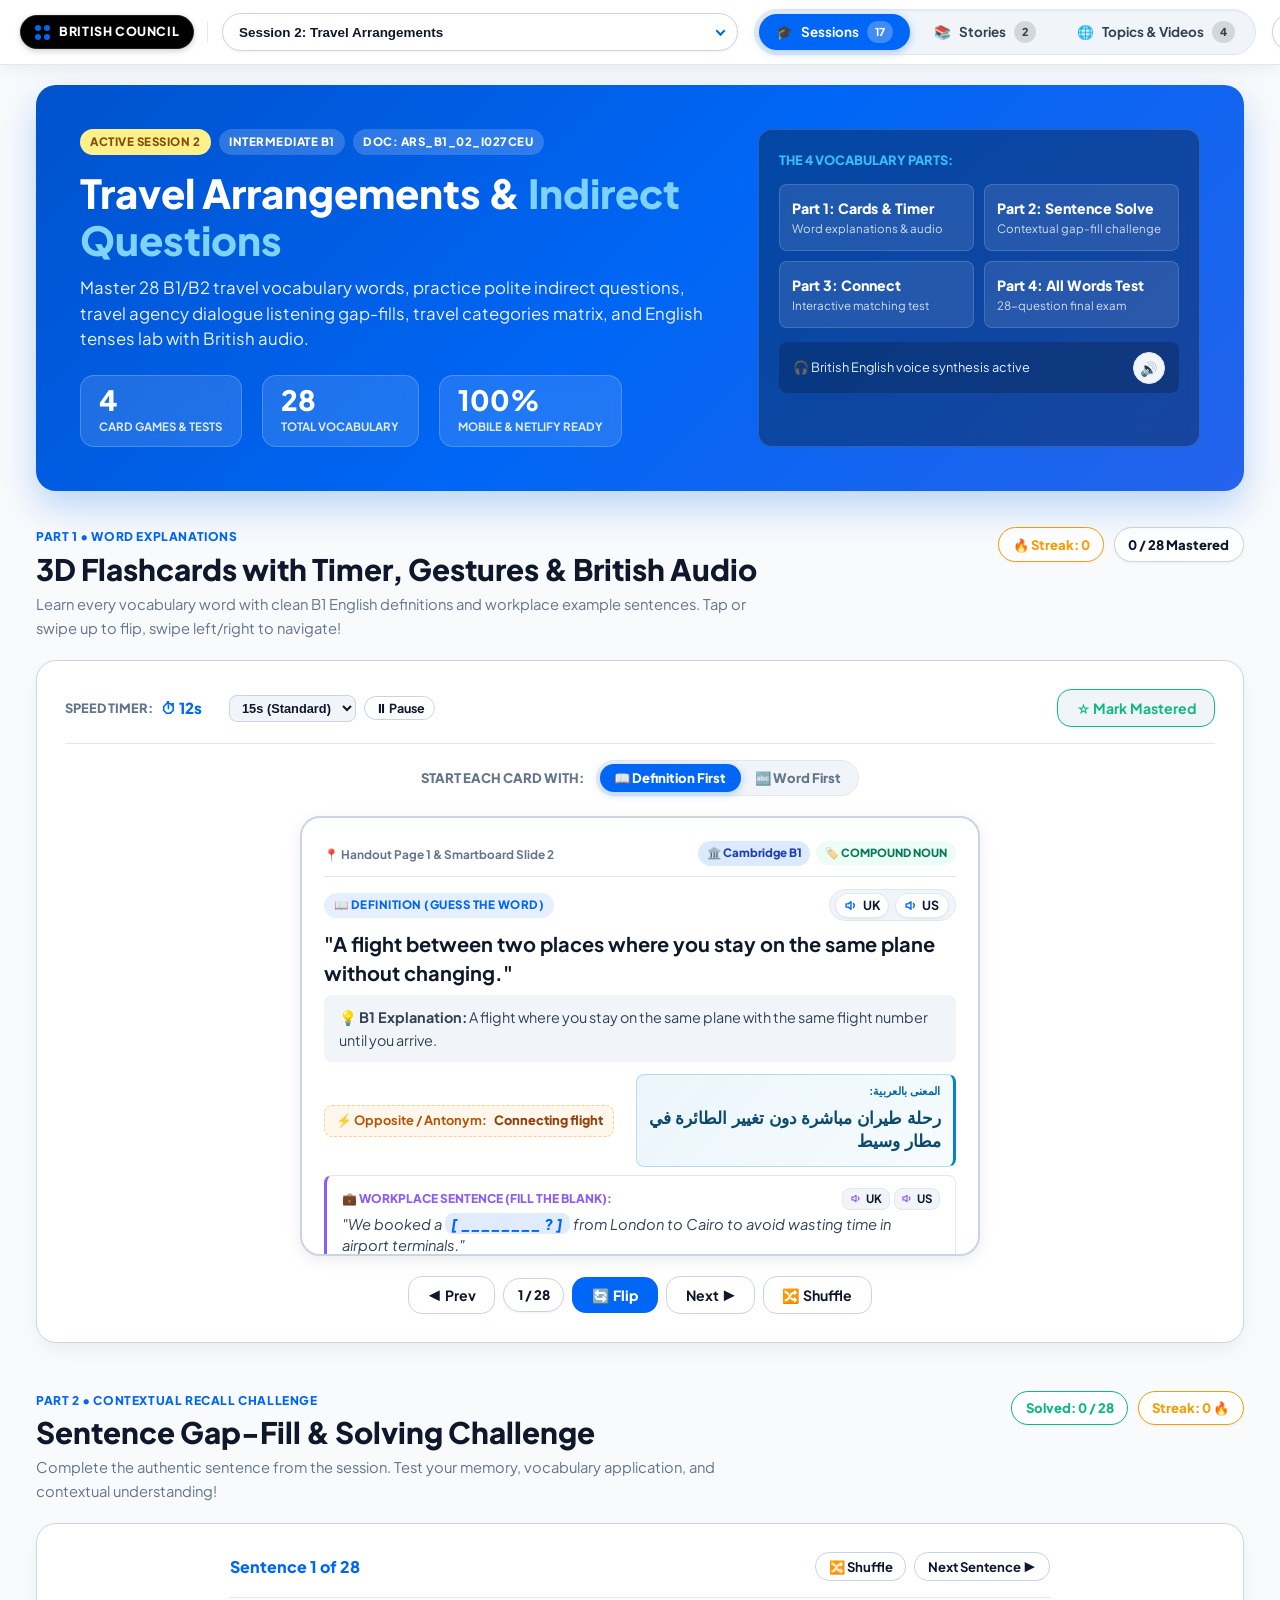
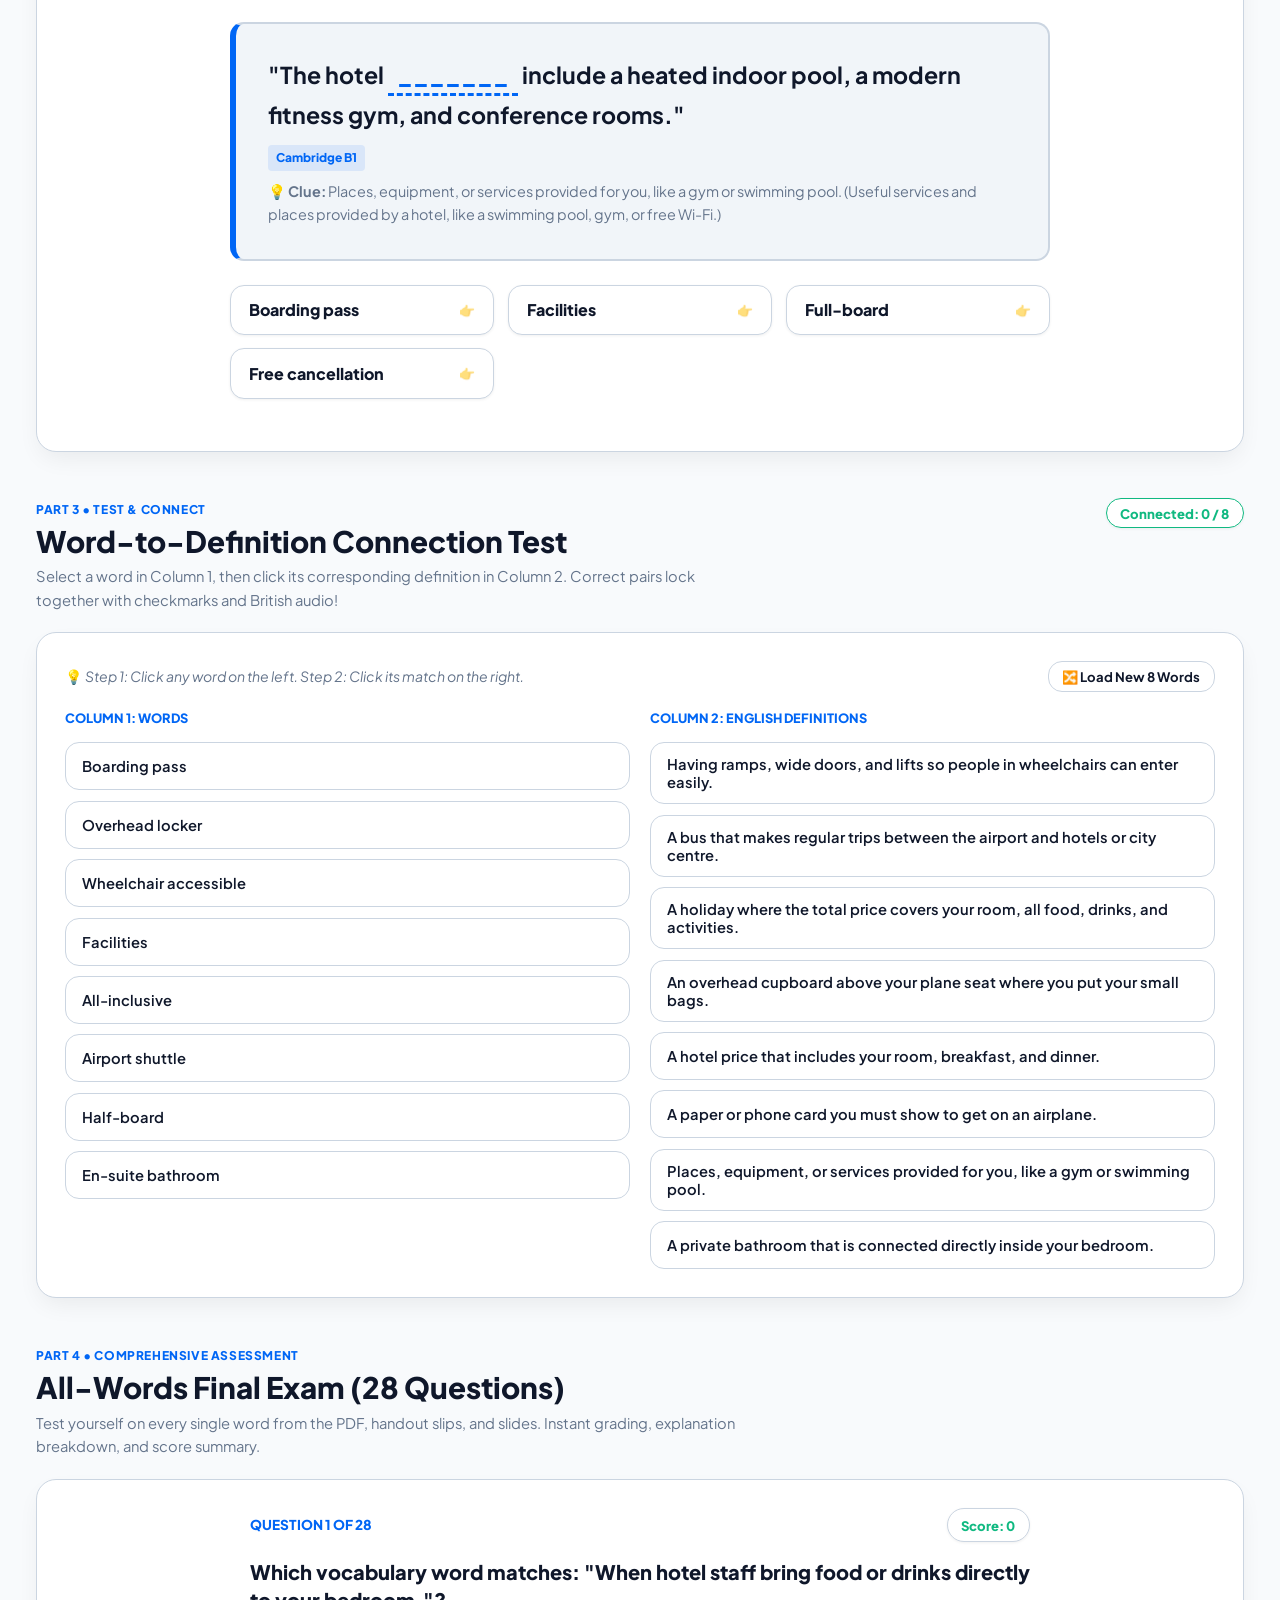
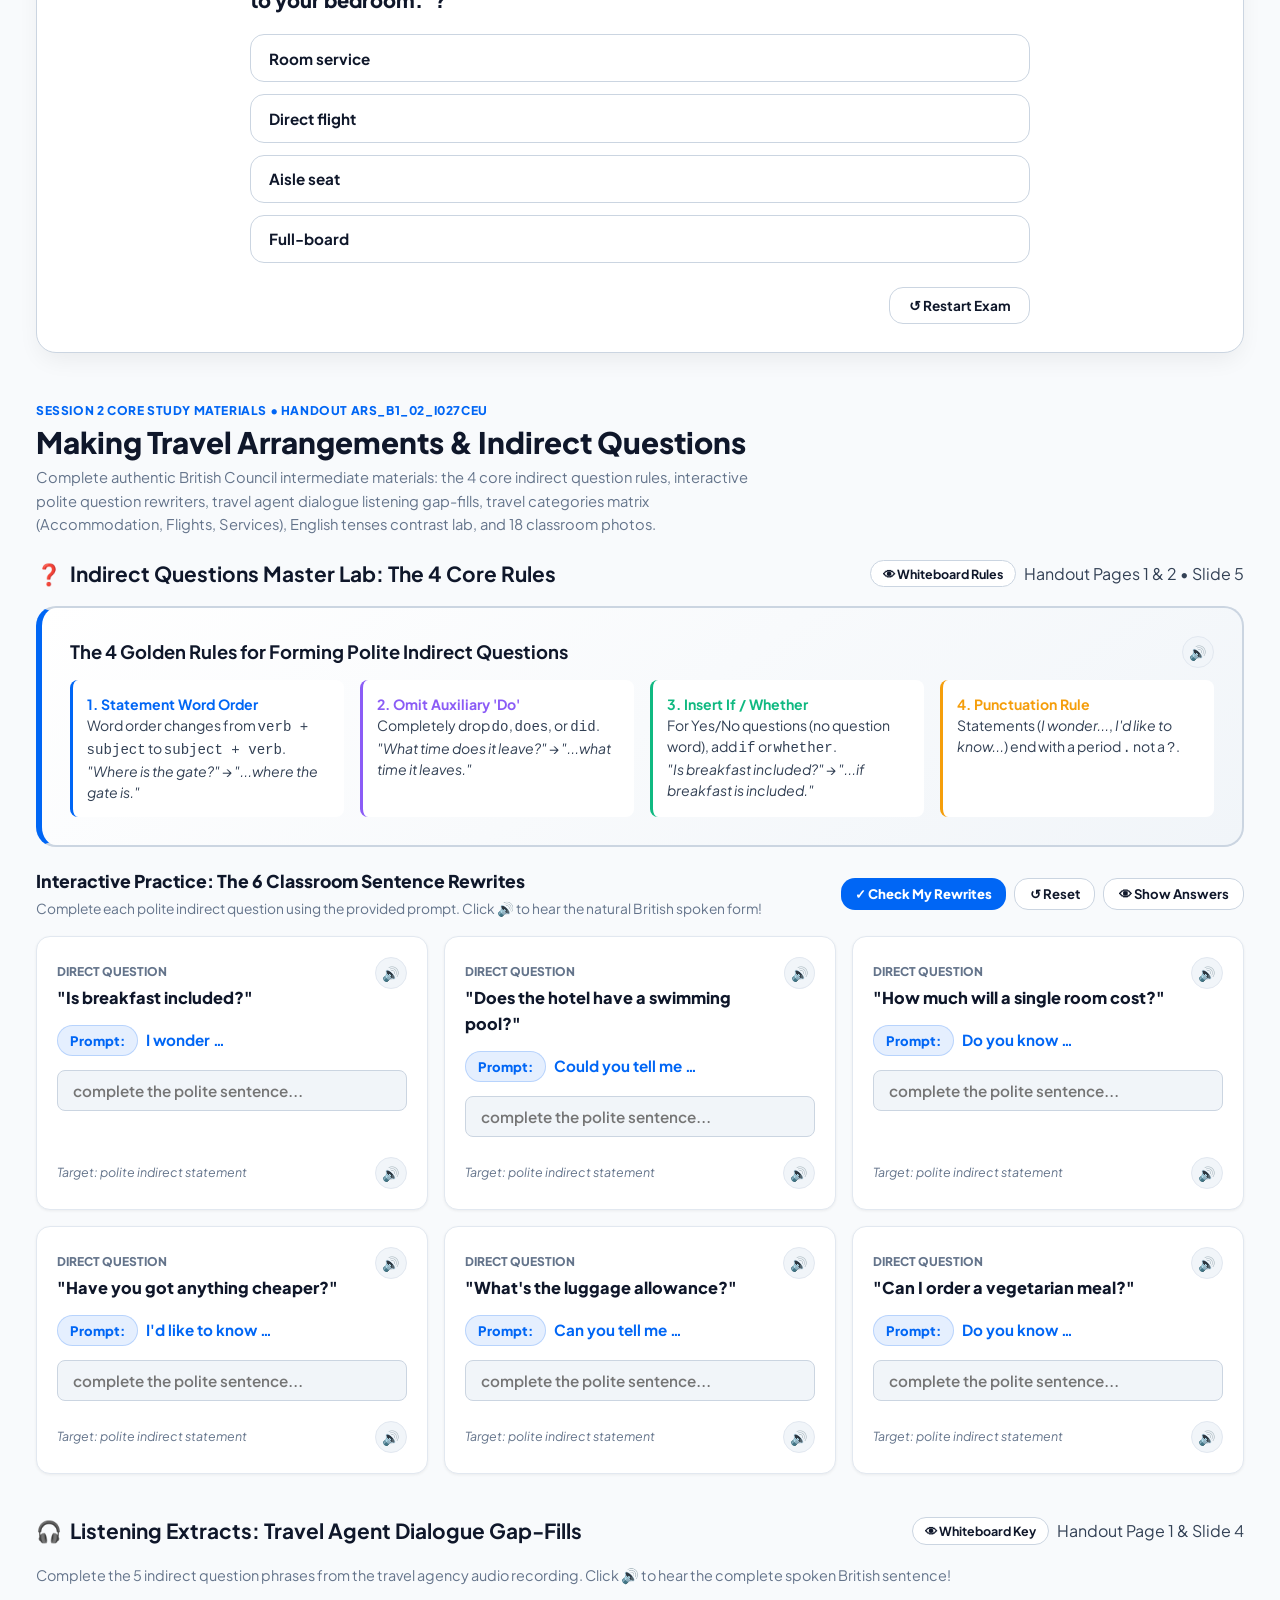
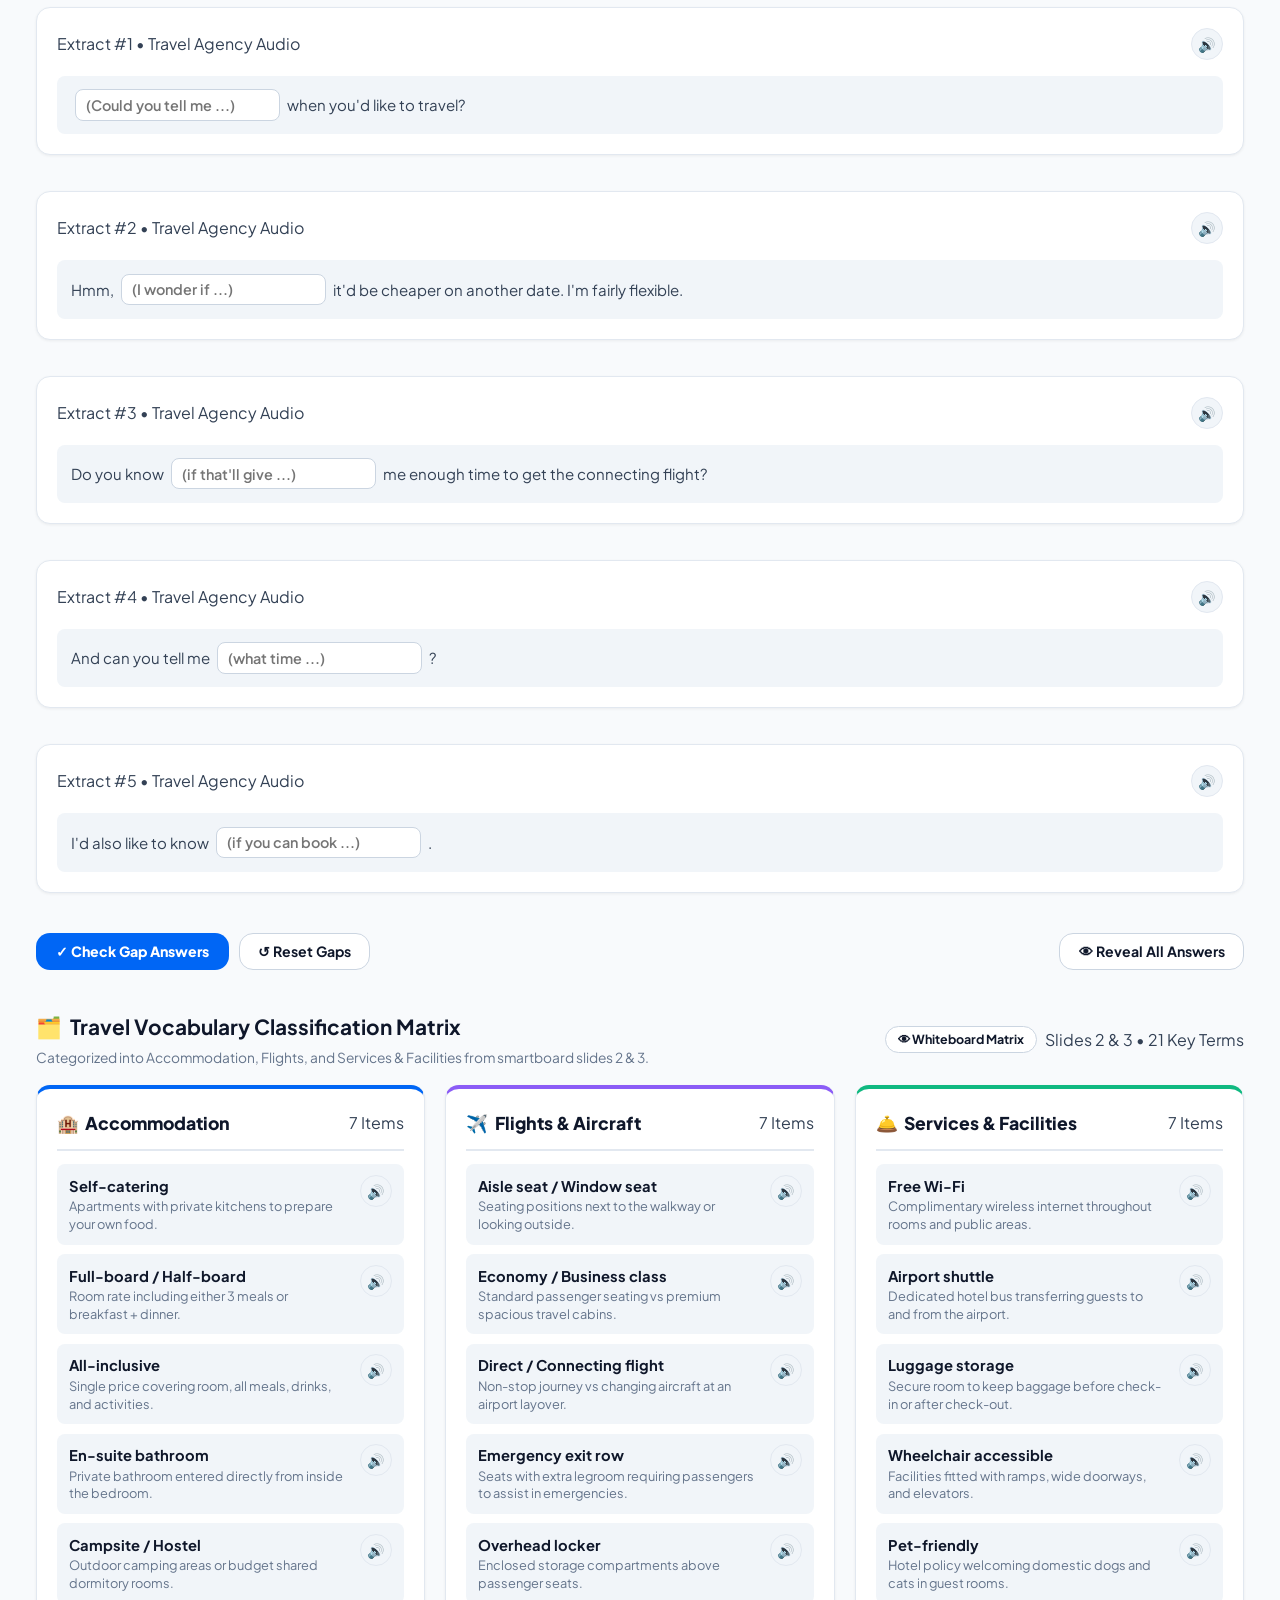
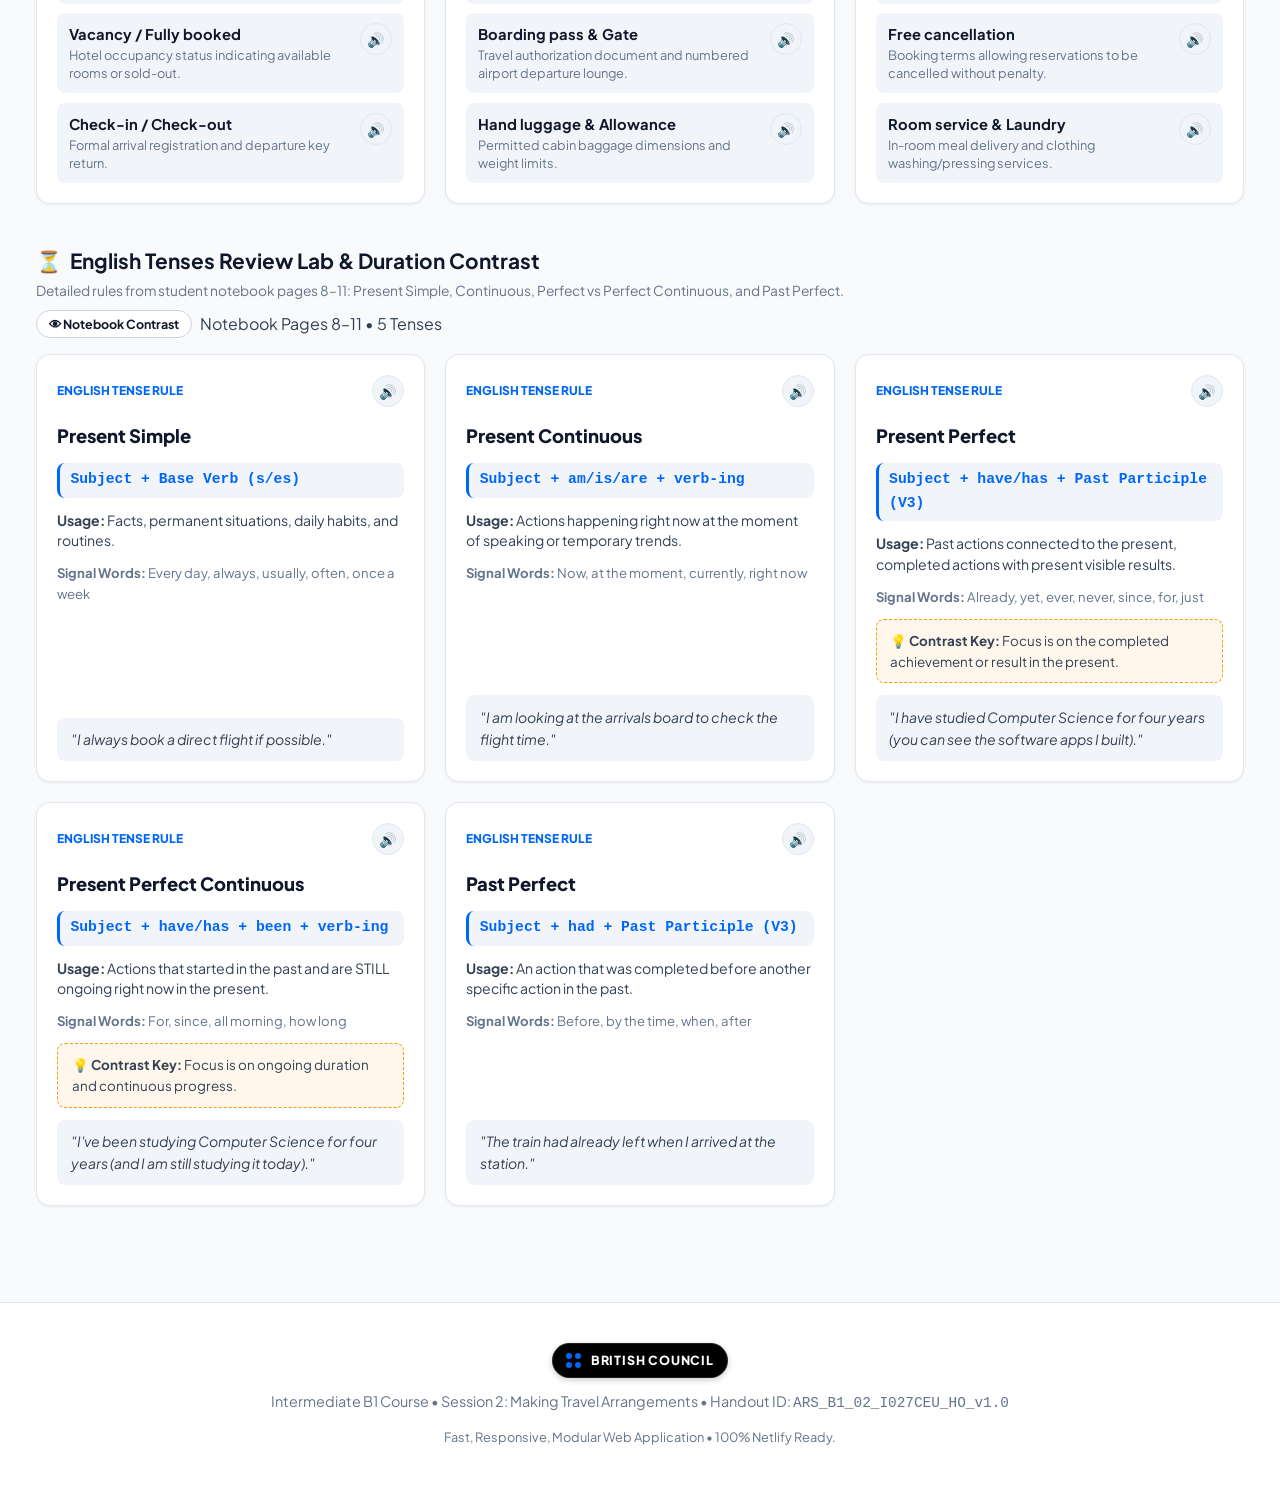
==== commit 36c0523b: "fix(responsive): place Arabic meaning in same row as target word, remove top accent toggle, replace " ====
--- a/index.html
+++ b/index.html
@@ -484,30 +484,16 @@
           </button>
         </div>
 
-        <!-- Card Display Order Choice & Audio Voice Accent (UK / US) -->
-        <div class="card-mode-toggle-bar" style="display:flex; flex-wrap:wrap; align-items:center; justify-content:center; gap:1.25rem;">
-          <div style="display:flex; align-items:center; gap:0.5rem;">
-            <span class="mode-toggle-label">Start Each Card With:</span>
-            <div class="segmented-control" role="group" aria-label="Default Front Side Preference">
-              <button type="button" id="btnModeDefFirst" class="segment-btn active" data-side="defFirst">
-                📖 Definition First
-              </button>
-              <button type="button" id="btnModeWordFirst" class="segment-btn" data-side="wordFirst">
-                🔤 Word First
-              </button>
-            </div>
-          </div>
-
-          <div style="display:flex; align-items:center; gap:0.5rem;">
-            <span class="mode-toggle-label">Voice Accent:</span>
-            <div class="segmented-control" role="group" aria-label="Default Voice Accent Preference">
-              <button type="button" id="btnAccentUK" class="segment-btn active" data-accent="uk" title="Listen in British English (UK)">
-                🇬🇧 UK English
-              </button>
-              <button type="button" id="btnAccentUS" class="segment-btn" data-accent="us" title="Listen in American English (US)">
-                🇺🇸 US English
-              </button>
-            </div>
+        <!-- Card Display Order Choice: Definition First vs Word First -->
+        <div class="card-mode-toggle-bar">
+          <span class="mode-toggle-label">Start Each Card With:</span>
+          <div class="segmented-control" role="group" aria-label="Default Front Side Preference">
+            <button type="button" id="btnModeDefFirst" class="segment-btn active" data-side="defFirst">
+              📖 Definition First
+            </button>
+            <button type="button" id="btnModeWordFirst" class="segment-btn" data-side="wordFirst">
+              🔤 Word First
+            </button>
           </div>
         </div>
 
--- a/css/style.css
+++ b/css/style.css
@@ -1026,12 +1026,12 @@
   width: 100%;
   max-width: 680px;
   min-height: 440px;
-  height: 440px;
   perspective: 1200px;
   cursor: pointer;
   touch-action: pan-y;
   user-select: none;
   -webkit-user-select: none;
+  margin: 0 auto;
 }
 
 .flashcard-flipper {
@@ -1053,17 +1053,20 @@
   left: 0;
   width: 100%;
   height: 100%;
+  min-height: 440px;
   background: var(--bg-surface);
   border: 2px solid var(--border-medium);
   border-radius: var(--radius-lg);
-  padding: clamp(1rem, 3vw, 1.75rem);
+  padding: clamp(0.75rem, 2.5vw, 1.4rem);
   box-shadow: var(--shadow-md);
   backface-visibility: hidden;
   -webkit-backface-visibility: hidden;
   display: flex;
   flex-direction: column;
   justify-content: space-between;
-  overflow: hidden !important; /* Zero inner scrolling - perfect self-contained card */
+  overflow-y: auto !important; /* Fully responsive on any phone - never chops off content */
+  scrollbar-width: thin;
+  scrollbar-color: var(--border-medium) transparent;
   box-sizing: border-box;
 }
 
@@ -4428,14 +4431,14 @@
 
 
 /* ==========================================================================
-   DUAL VOICE ACCENT BUTTONS (UK / US) & FLASHCARD ARABIC / OPPOSITE STYLES
+   DUAL VOICE ACCENT BUTTONS (UK / US) & SAME-ROW ARABIC MEANING STYLES
    ========================================================================== */
 .accent-voice-dual-group {
   display: inline-flex;
   align-items: center;
   gap: 0.35rem;
   background: var(--bg-subtle);
-  padding: 0.2rem 0.35rem;
+  padding: 0.18rem 0.35rem;
   border-radius: var(--radius-full);
   border: 1px solid var(--border-light);
 }
@@ -4443,17 +4446,22 @@
 .voice-dual-btn {
   display: inline-flex;
   align-items: center;
-  gap: 0.3rem;
+  gap: 0.28rem;
   background: var(--bg-surface);
   color: var(--text-main);
   border: 1px solid var(--border-light);
   border-radius: var(--radius-full);
   font-size: 0.78rem;
   font-weight: 700;
-  padding: 0.25rem 0.6rem;
+  padding: 0.2rem 0.55rem;
   cursor: pointer;
   transition: all 0.2s cubic-bezier(0.4, 0, 0.2, 1);
   box-shadow: 0 1px 2px rgba(0,0,0,0.05);
+}
+
+.voice-dual-btn svg {
+  color: var(--bc-blue);
+  flex-shrink: 0;
 }
 
 .voice-dual-btn:hover {
@@ -4463,6 +4471,10 @@
   transform: translateY(-1px);
 }
 
+.voice-dual-btn:hover svg {
+  color: #ffffff;
+}
+
 .accent-voice-mini-group {
   display: inline-flex;
   align-items: center;
@@ -4470,6 +4482,9 @@
 }
 
 .voice-mini-btn {
+  display: inline-flex;
+  align-items: center;
+  gap: 0.25rem;
   background: var(--bg-subtle);
   color: var(--text-main);
   border: 1px solid var(--border-light);
@@ -4481,55 +4496,89 @@
   transition: all 0.18s ease;
 }
 
+.voice-mini-btn svg {
+  color: var(--violet);
+  flex-shrink: 0;
+}
+
 .voice-mini-btn:hover {
   background: var(--violet);
   color: #ffffff;
   border-color: var(--violet);
 }
 
-/* Card Arabic Meaning Box */
-.card-arabic-meaning-box {
+.voice-mini-btn:hover svg {
+  color: #ffffff;
+}
+
+/* Card Word & Arabic Meaning in the SAME ROW */
+.card-word-arabic-row {
+  display: flex;
+  align-items: flex-start;
+  justify-content: space-between;
+  gap: 0.75rem;
+  margin: 0.35rem 0 0.5rem 0;
+  flex-wrap: wrap;
+}
+
+.card-word-left-col {
+  flex: 1 1 200px;
+  min-width: 0;
+}
+
+.card-arabic-side-box {
+  flex: 0 1 auto;
+  max-width: 320px;
+  min-width: 130px;
   background: linear-gradient(135deg, rgba(2, 132, 199, 0.08), rgba(14, 165, 233, 0.04));
   border: 1px solid rgba(2, 132, 199, 0.25);
-  border-right: 4px solid #0284c7;
-  padding: 0.65rem 0.9rem;
+  border-right: 3.5px solid #0284c7;
+  padding: 0.4rem 0.75rem;
   border-radius: var(--radius-sm);
-  margin-top: 0.6rem;
-  margin-bottom: 0.6rem;
   display: flex;
   flex-direction: column;
-  gap: 0.2rem;
+  gap: 0.15rem;
   text-align: right;
   direction: rtl;
-}
-
-.card-arabic-label {
-  font-size: 0.74rem;
+  box-sizing: border-box;
+}
+
+.card-arabic-tag {
+  font-size: 0.68rem;
   font-weight: 800;
   color: #0369a1;
   text-transform: uppercase;
-  letter-spacing: 0.5px;
+  letter-spacing: 0.3px;
 }
 
 .card-arabic-text {
-  font-size: 1.12rem;
+  font-size: 1.05rem;
   font-weight: 700;
   color: #0c4a6e;
-  line-height: 1.45;
+  line-height: 1.35;
   font-family: 'Segoe UI', Tahoma, Arial, sans-serif;
+}
+
+/* Definition Extras Row: Opposite + Compact Arabic Box in Same Row */
+.card-def-middle-row {
+  display: flex;
+  align-items: center;
+  justify-content: space-between;
+  gap: 0.75rem;
+  margin-bottom: 0.5rem;
+  flex-wrap: wrap;
 }
 
 /* Opposite / Antonym Box */
 .card-opposite-pill-box {
   background: rgba(245, 158, 11, 0.08);
   border: 1px dashed rgba(245, 158, 11, 0.4);
-  padding: 0.35rem 0.75rem;
+  padding: 0.3rem 0.65rem;
   border-radius: var(--radius-sm);
-  margin-bottom: 0.6rem;
   display: inline-flex;
   align-items: center;
-  gap: 0.5rem;
-  font-size: 0.82rem;
+  gap: 0.45rem;
+  font-size: 0.8rem;
 }
 
 .card-opposite-pill-box .opposite-label {
@@ -4542,13 +4591,14 @@
   font-weight: 800;
 }
 
-[data-theme="dark"] .card-arabic-meaning-box {
+/* Dark theme overrides */
+[data-theme="dark"] .card-arabic-side-box {
   background: rgba(2, 132, 199, 0.15);
   border-color: rgba(56, 189, 248, 0.35);
   border-right-color: #38bdf8;
 }
 
-[data-theme="dark"] .card-arabic-label {
+[data-theme="dark"] .card-arabic-tag {
   color: #38bdf8;
 }
 
@@ -4568,3 +4618,54 @@
 [data-theme="dark"] .card-opposite-pill-box .opposite-val {
   color: #fef3c7;
 }
+
+/* Mobile Responsiveness for Any Phone Screen */
+@media (max-width: 640px) {
+  .flashcard-3d-viewport,
+  .flashcard-flipper,
+  .card-plane {
+    min-height: 460px;
+  }
+
+  .card-plane {
+    padding: 0.85rem 0.75rem;
+  }
+
+  .card-word-title {
+    font-size: 1.5rem !important;
+  }
+
+  .card-arabic-side-box {
+    max-width: 100%;
+    width: 100%;
+    margin-top: 0.25rem;
+  }
+
+  .card-def-primary {
+    font-size: 1.05rem !important;
+  }
+
+  .card-def-secondary {
+    font-size: 0.82rem !important;
+    padding: 0.45rem 0.65rem !important;
+    margin-bottom: 0.5rem !important;
+  }
+
+  .back-example-sentence-box {
+    padding: 0.55rem 0.7rem !important;
+  }
+
+  .back-sentence-quote {
+    font-size: 0.85rem !important;
+  }
+
+  .voice-dual-btn {
+    padding: 0.2rem 0.45rem;
+    font-size: 0.74rem;
+  }
+
+  .card-def-middle-row {
+    flex-direction: column;
+    align-items: stretch;
+  }
+}
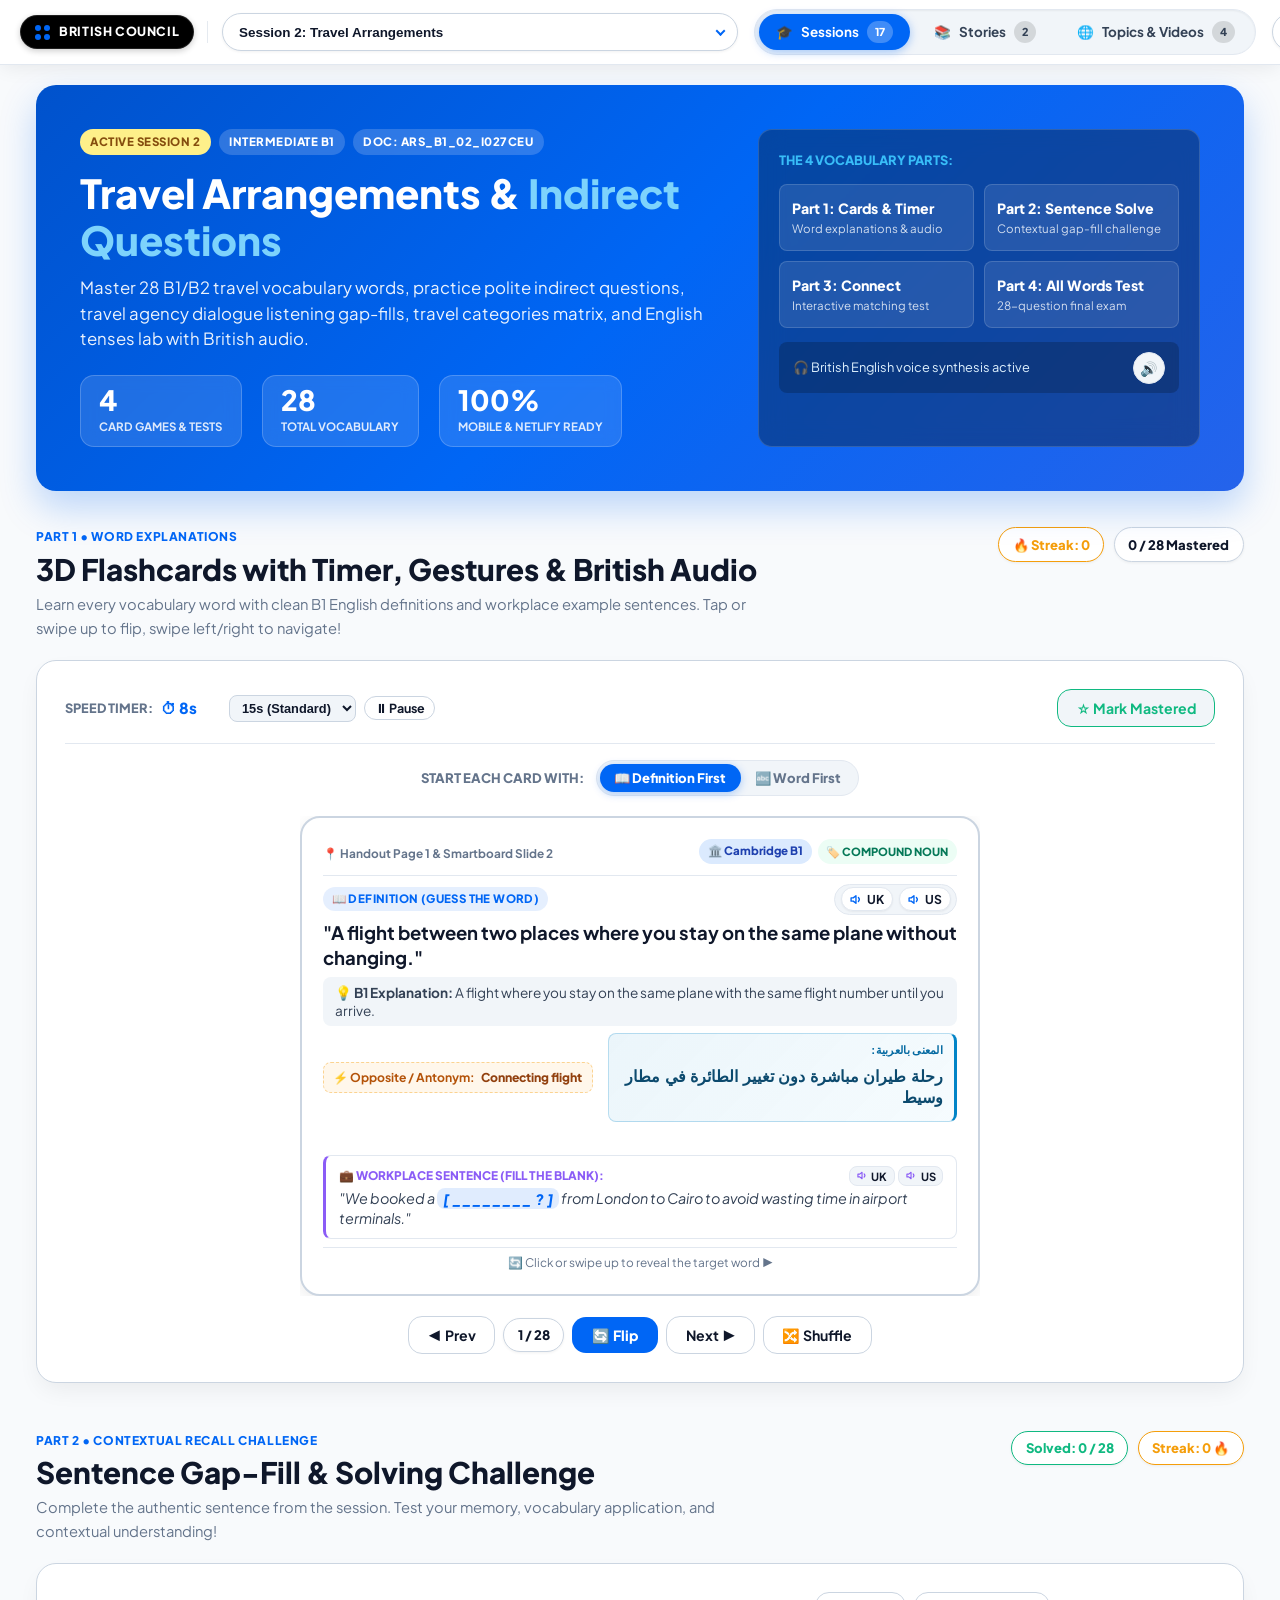
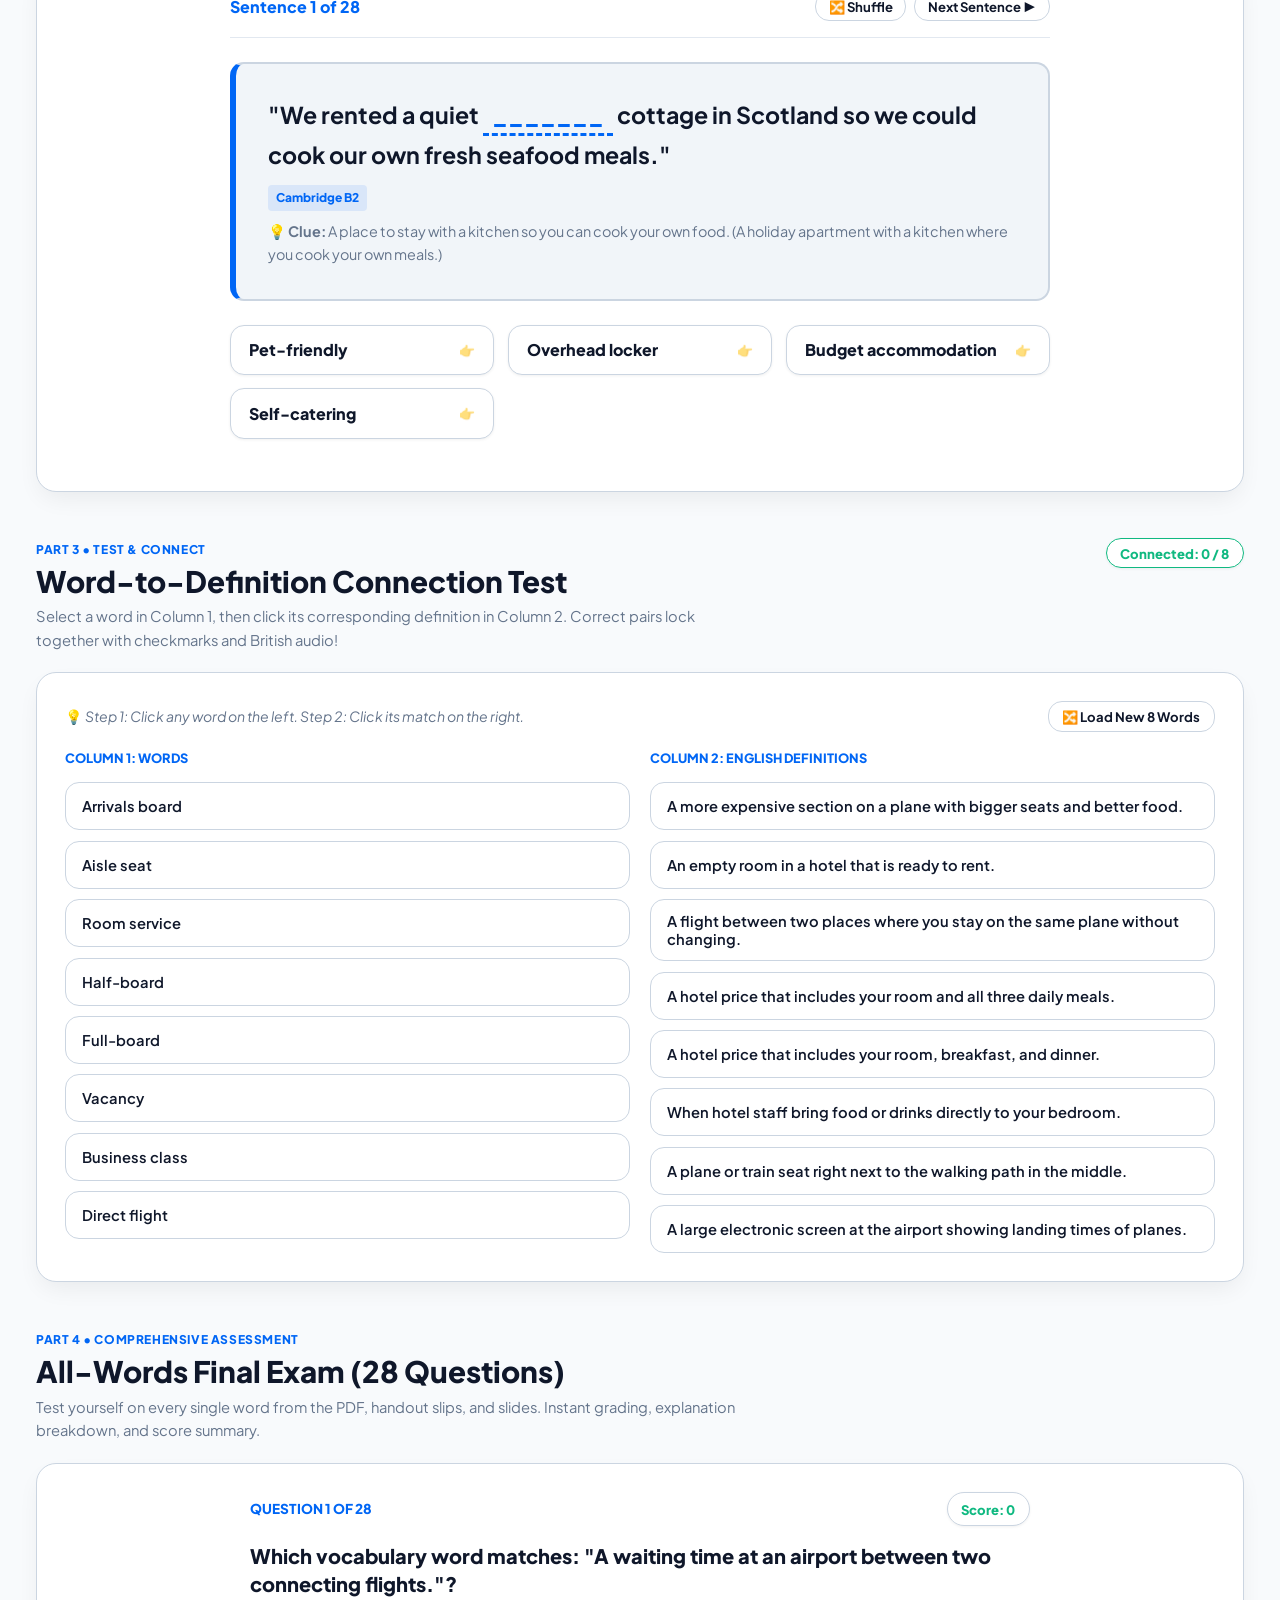
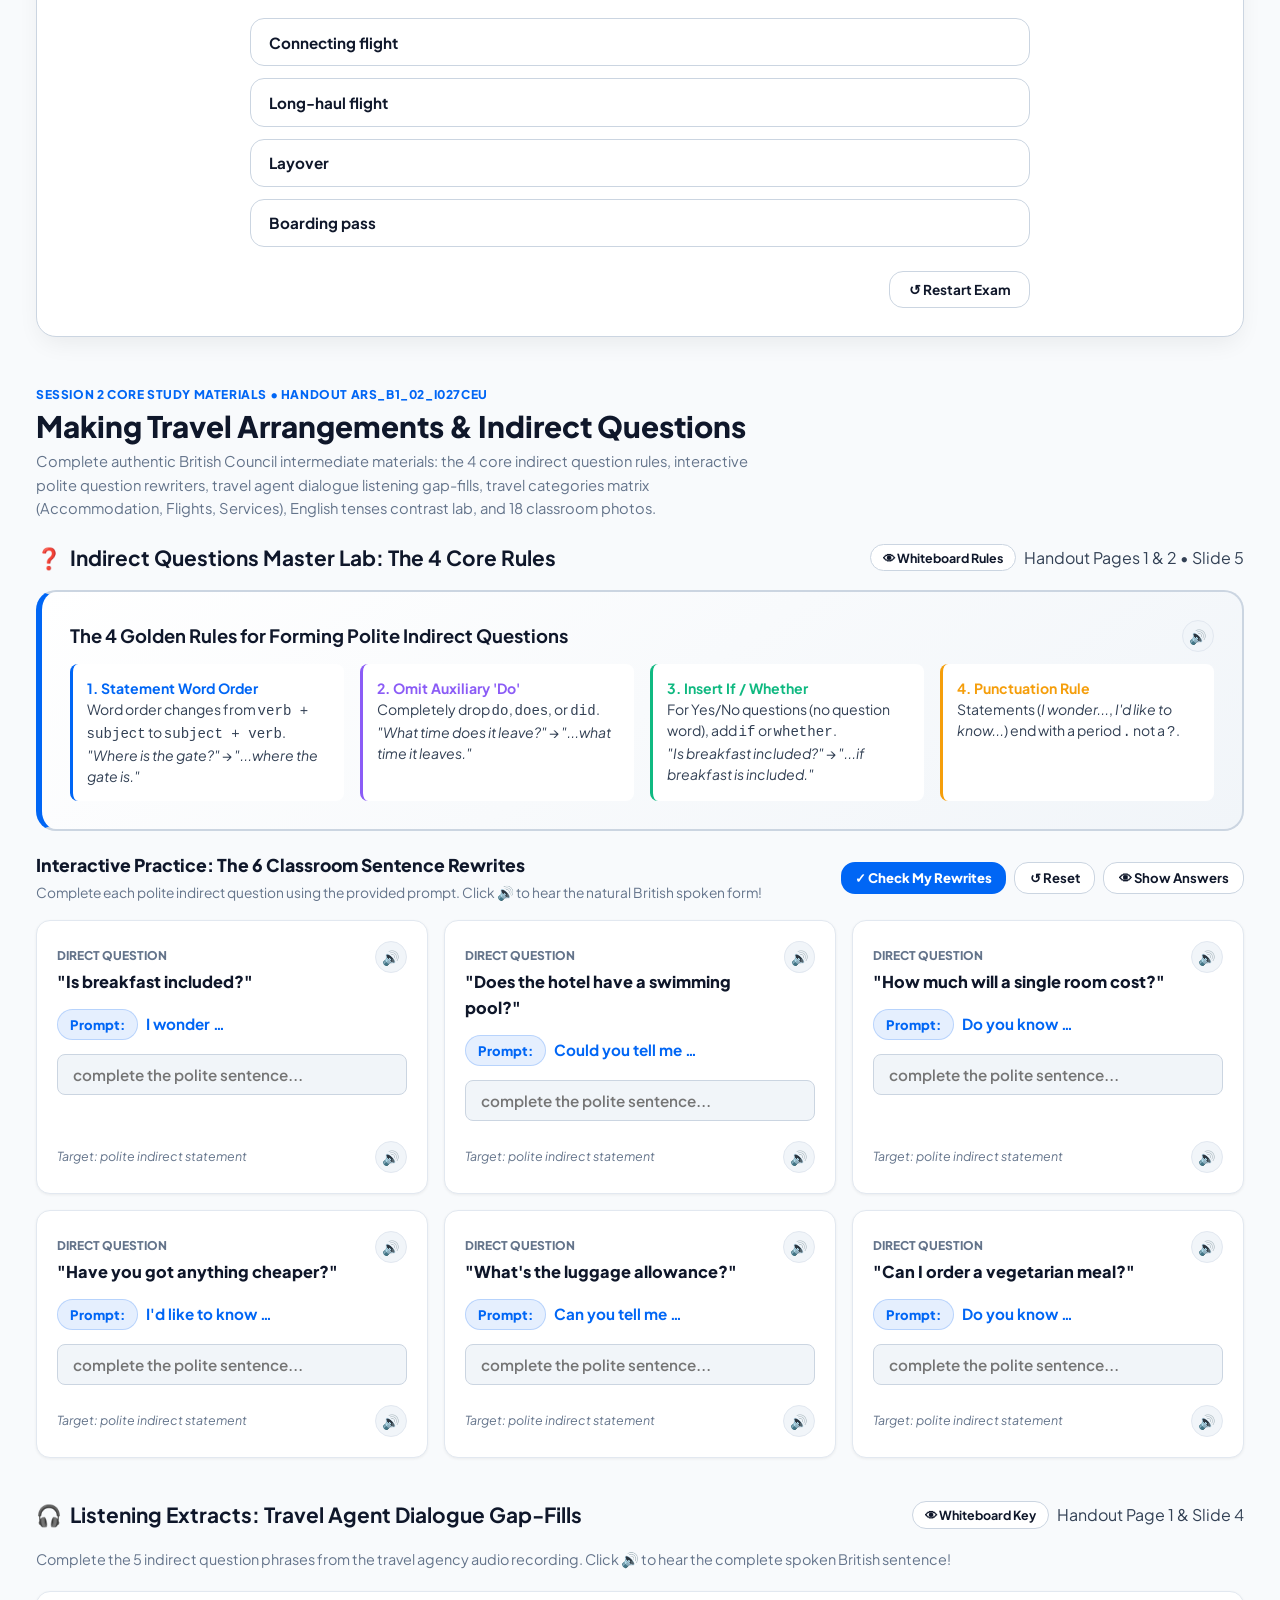
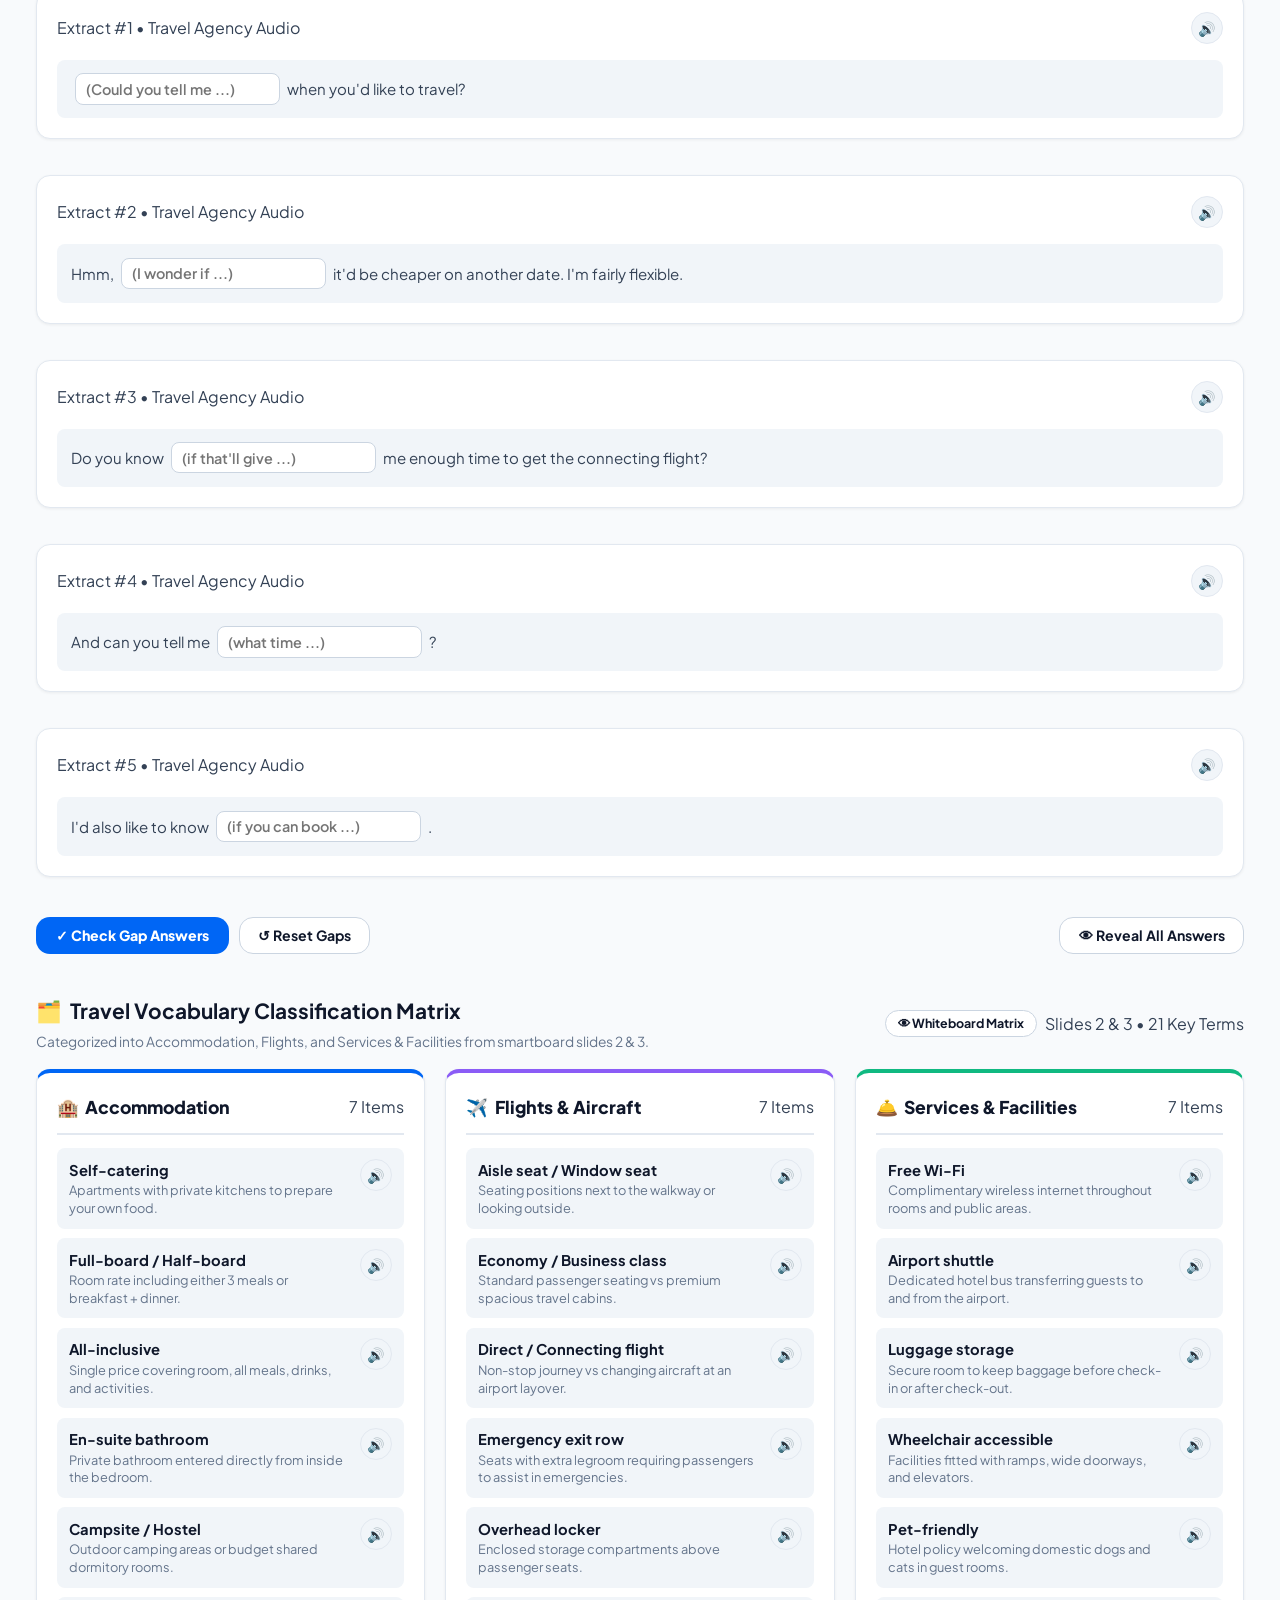
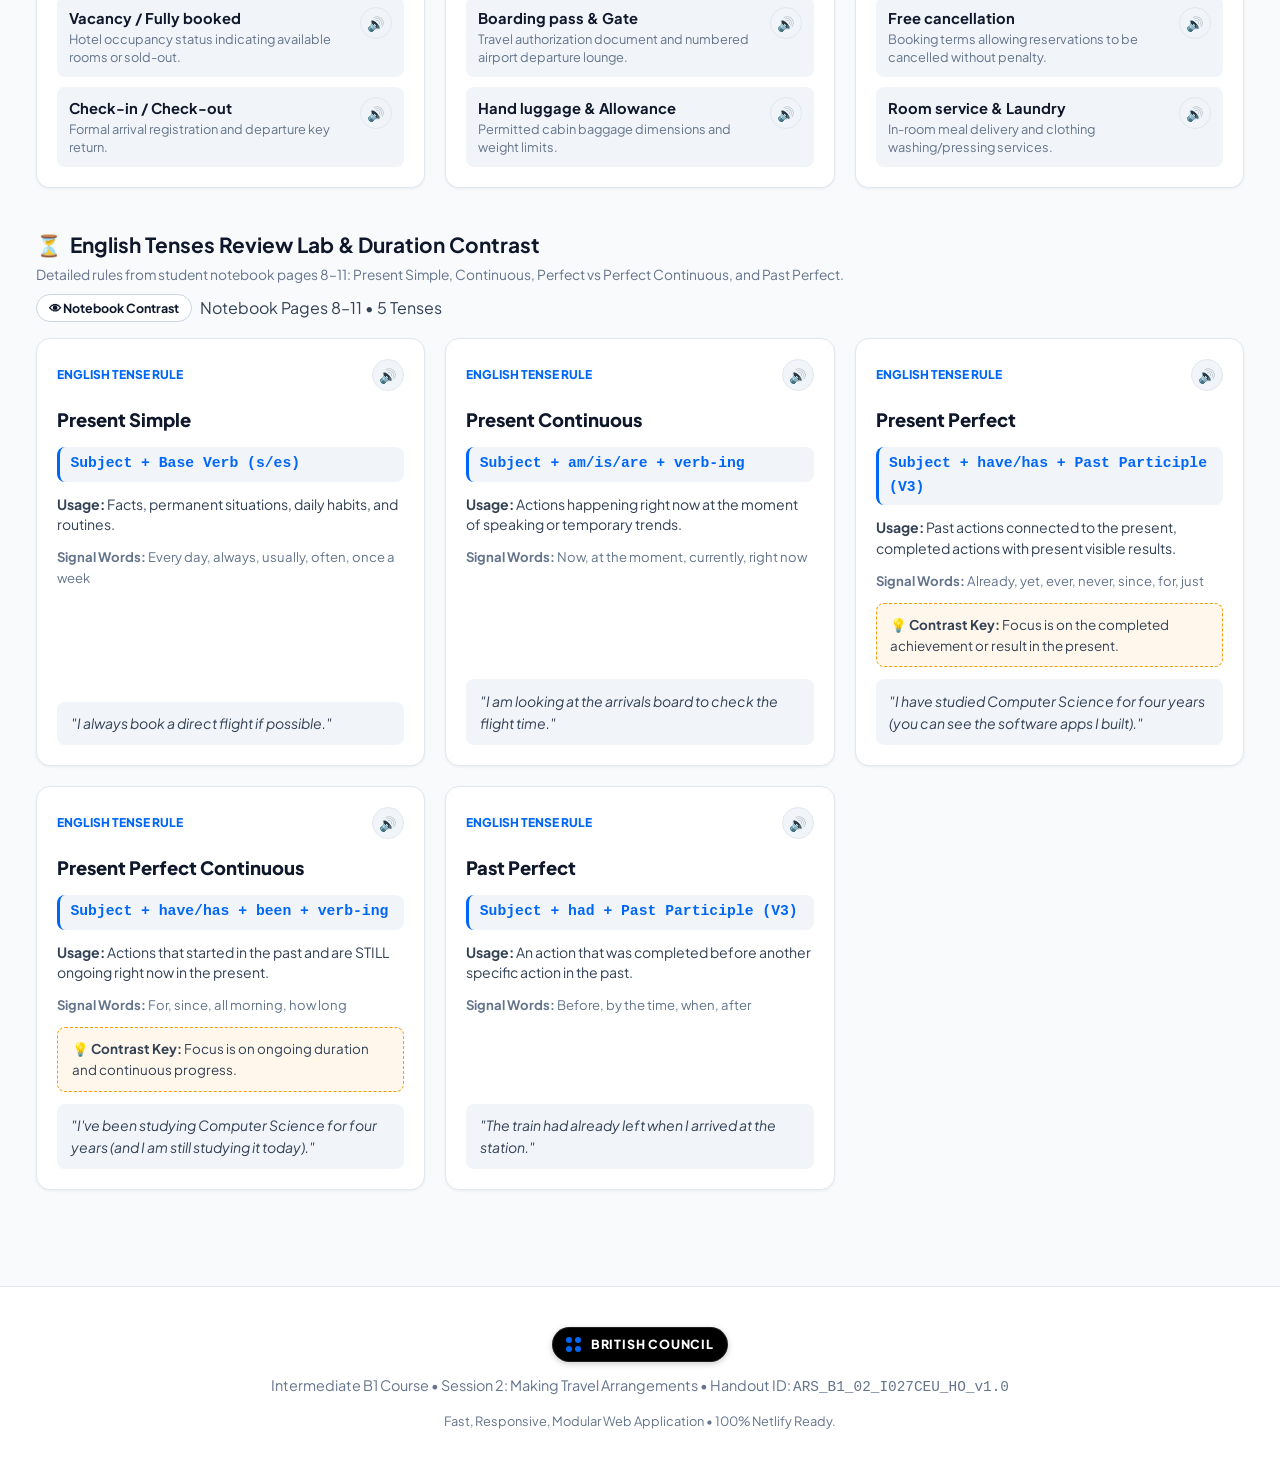
==== commit 2a2a59b9: "feat(sessions 21 & 22): implement Session 21 (The Value of Sport) and Session 22 (Conversation Topic" ====
--- a/index.html
+++ b/index.html
@@ -56,6 +56,10 @@
             <option value="18">Session 18: Focus on Fluency (Describing Things &amp; Importance)</option>
             <option value="19">Session 19: Special Educational Needs (Social &amp; Cultural Inclusion)</option>
             <option value="20">Session 20: Conversation Skills (Daily Conversation)</option>
+          <option value="21">Session 21: The Value of Sport</option>
+          <option value="22">Session 22: Conversation Topics</option>
+            <option value="21">Session 21: Focus on Fluency (The Value of Sport)</option>
+            <option value="22">Session 22: Social &amp; Cultural Inclusion (Conversation Topics)</option>
           </select>
         </div>
       </div>
@@ -153,13 +157,13 @@
         <div class="drawer-part-group">
           <div class="drawer-part-title">
             <span>🎓 PART 1: COURSE SESSIONS</span>
-            <span class="part-badge">20 Sessions</span>
+            <span class="part-badge">22 Sessions</span>
           </div>
           <a href="./index.html" class="drawer-item-link active">
             <span class="drawer-item-icon">📂</span>
             <div class="drawer-item-text">
               <strong>All Course Sessions Hub</strong>
-              <small>Sessions 1–20 Handouts, Whiteboards &amp; Interactive Testing</small>
+              <small>Sessions 1–22 Handouts, Whiteboards &amp; Interactive Testing</small>
             </div>
           </a>
           <div class="drawer-session-list">
@@ -317,6 +321,22 @@
               </div>
               <span class="drawer-session-status">Interactive</span>
             </a>
+            <a href="javascript:void(0)" class="drawer-session-card" onclick="switchSession('21')">
+              <span class="drawer-session-num">21</span>
+              <div class="drawer-session-info">
+                <span class="drawer-session-title">The Value of Sport</span>
+                <span class="drawer-session-desc">Focus on Fluency, Triathlons, Multiword Verbs &amp; Weightlifting</span>
+              </div>
+              <span class="drawer-session-status">Interactive</span>
+            </a>
+            <a href="javascript:void(0)" class="drawer-session-card" onclick="switchSession('22')">
+              <span class="drawer-session-num">22</span>
+              <div class="drawer-session-info">
+                <span class="drawer-session-title">Conversation Topics</span>
+                <span class="drawer-session-desc">Social Inclusion, The 3 A's Strategy &amp; Extreme Adjectives</span>
+              </div>
+              <span class="drawer-session-status">Interactive</span>
+            </a>
           </div>
         </div>
 
@@ -3259,6 +3279,210 @@
         <div id="session20NotebookWrap" style="display:grid; grid-template-columns:repeat(auto-fit, minmax(320px, 1fr)); gap:1.25rem;"></div>
       </div>
     </section>
+
+    <!-- ========================================================================
+         SESSION 21 MATERIALS: THE VALUE OF SPORT (FOCUS ON FLUENCY)
+         ======================================================================== -->
+    <section class="content-block" id="session21Materials" style="display:none;">
+      <div class="block-header">
+        <span class="block-tag">Session 21 Core Study Materials • Handout ARB_B1_08_I095CEU</span>
+        <h2 class="block-title">
+          <span>🏃</span> The Value of Sport &amp; Physical Wellbeing
+        </h2>
+        <p class="block-subtitle">
+          Master British sports, physical health, and fitness fluency: Anthony's triathlon training at 55 (1.5km swim, 40km bike, 10km run), Sue's university weightlifting passion, essential multiword verbs (come down, switch off, take up, hard on, hooked on, burn off, build up), sports interviewer question formulas, and classroom error corrections.
+        </p>
+      </div>
+
+      <!-- Module 1: 8 Sports Ranking & Enjoyment Lab -->
+      <div style="margin-bottom:2.5rem;">
+        <div id="session21RankingWrap"></div>
+      </div>
+
+      <!-- Module 2: Anthony & Sue Radio Interview Listening Passage & Q&A -->
+      <div style="margin-bottom:2.5rem;">
+        <div id="session21ListeningWrap"></div>
+      </div>
+
+      <!-- Module 3: Multiword Verbs Laboratory -->
+      <div style="margin-bottom:2.5rem;">
+        <div id="session21MultiwordWrap"></div>
+      </div>
+
+      <!-- Module 4: The 6 Presenter Questions Formula Lab -->
+      <div style="margin-bottom:2.5rem;">
+        <div id="session21PresenterQuestionsWrap"></div>
+      </div>
+
+      <!-- Module 5: Master Vocabulary Matrix (28 Words Categorized) -->
+      <div style="margin-bottom:2.5rem;">
+        <div style="display:flex; align-items:center; justify-content:space-between; margin-bottom:1rem; flex-wrap:wrap; gap:0.5rem;">
+          <div>
+            <h3 style="font-size:1.3rem; color:var(--text-main); display:flex; align-items:center; gap:0.5rem;">
+              <span>🗂️</span> Master Vocabulary Matrix: 28 Target Sport &amp; Fitness Lexis
+            </h3>
+            <p style="font-size:0.86rem; color:var(--text-muted); margin:0.2rem 0 0;">
+              All 28 target vocabulary words categorized into functional athletic domains: Multiword Verbs &amp; Habits, Physical Disciplines &amp; Distances, Joint Health &amp; Physiology, and Training Routines &amp; Benefits.
+            </p>
+          </div>
+          <span class="teacher-badge">Handout &amp; Smartboards • 28 Words Categorized</span>
+        </div>
+        <div id="session21VocabWrap"></div>
+      </div>
+
+      <!-- Module 6: Teacher Live Corrections Clinic -->
+      <div style="margin-bottom:2.5rem;">
+        <div style="display:flex; align-items:center; justify-content:space-between; margin-bottom:1rem; flex-wrap:wrap; gap:0.5rem;">
+          <div>
+            <h3 style="font-size:1.3rem; color:var(--text-main); display:flex; align-items:center; gap:0.5rem;">
+              <span>🧑‍🏫</span> Teacher Live Corrections Clinic (Smartboard Slide 17)
+            </h3>
+            <p style="font-size:0.86rem; color:var(--text-muted); margin:0.2rem 0 0;">
+              Authentic classroom error analysis: third-person singular agreements (*she agrees*), risk collocations (*pose a risk*), energetic pronunciation, and coordinated clause agreement.
+            </p>
+          </div>
+          <span class="teacher-badge">Smartboard Slide 17 Feedback</span>
+        </div>
+        <div id="session21FeedbackWrap"></div>
+      </div>
+
+      <!-- Module 7: Pronunciation & Syllable Stress Lab -->
+      <div style="margin-bottom:2.5rem;">
+        <div style="display:flex; align-items:center; justify-content:space-between; margin-bottom:1rem; flex-wrap:wrap; gap:0.5rem;">
+          <div>
+            <h3 style="font-size:1.3rem; color:var(--text-main); display:flex; align-items:center; gap:0.5rem;">
+              <span>🗣️</span> Pronunciation &amp; Phonetic Lab (/heard/, /think/, /energetic/)
+            </h3>
+            <p style="font-size:0.86rem; color:var(--text-muted); margin:0.2rem 0 0;">
+              Target IPA phonetics, vowel sound distinctions (/ɜː/ vs. /ɪə/), dental fricative /θ/, and secondary stress markings.
+            </p>
+          </div>
+          <span class="teacher-badge">British English RP Phonetics</span>
+        </div>
+        <div id="session21PronunciationWrap" style="display:grid; grid-template-columns:repeat(auto-fit, minmax(280px, 1fr)); gap:1rem;"></div>
+      </div>
+
+      <!-- Module 8: Authentic Classroom Smartboard Gallery -->
+      <div style="margin-bottom:2.5rem;">
+        <div style="display:flex; align-items:center; justify-content:space-between; margin-bottom:1rem; flex-wrap:wrap; gap:0.5rem;">
+          <div>
+            <h3 style="font-size:1.3rem; color:var(--text-main); display:flex; align-items:center; gap:0.5rem;">
+              <span>📸</span> Authentic Classroom Smartboard Photo Gallery
+            </h3>
+            <p style="font-size:0.86rem; color:var(--text-muted); margin:0.2rem 0 0;">
+              High-resolution photographs of the Promethean smartboard slides captured live during the British Council session.
+            </p>
+          </div>
+          <span class="teacher-badge">6 Classroom Slides</span>
+        </div>
+        <div id="session21GalleryWrap" style="display:grid; grid-template-columns:repeat(auto-fit, minmax(320px, 1fr)); gap:1.25rem;"></div>
+      </div>
+    </section>
+
+    <!-- ========================================================================
+         SESSION 22 MATERIALS: CONVERSATION TOPICS (SOCIAL & CULTURAL INCLUSION)
+         ======================================================================== -->
+    <section class="content-block" id="session22Materials" style="display:none;">
+      <div class="block-header">
+        <span class="block-tag">Session 22 Core Study Materials • Handout ARB_B1_10_I122CEA</span>
+        <h2 class="block-title">
+          <span>🌐</span> Conversation Topics &amp; Cultural Inclusion
+        </h2>
+        <p class="block-subtitle">
+          Master cross-cultural communication in English: acceptable vs. taboo topics, Tutor Noi's case study with Zhang and Dewi, 'The Three A's Strategy' (Answer, Add, Ask), the 10 Extreme Adjectives reference, Tim's BBC Pronunciation Workshop, and teacher whiteboard clinics.
+        </p>
+      </div>
+
+      <!-- Module 1: Acceptable vs. Taboo Topics Sorting Lab -->
+      <div style="margin-bottom:2.5rem;">
+        <div id="session22CategorizerWrap"></div>
+      </div>
+
+      <!-- Module 2: Cross-Cultural Case Study & 10 True/False Quiz -->
+      <div style="margin-bottom:2.5rem;">
+        <div id="session22ListeningWrap"></div>
+      </div>
+
+      <!-- Module 3: The Three A's Conversational Strategy Lab -->
+      <div style="margin-bottom:2.5rem;">
+        <div id="session22ThreeAsWrap"></div>
+      </div>
+
+      <!-- Module 4: Smartboard Vocabulary Matching & Gap Fill -->
+      <div style="margin-bottom:2.5rem;">
+        <div id="session22VocabMatchingWrap"></div>
+      </div>
+
+      <!-- Module 5: Extreme Adjectives Laboratory (10 Pairs) -->
+      <div style="margin-bottom:2.5rem;">
+        <div id="session22ExtremeAdjectivesWrap"></div>
+      </div>
+
+      <!-- Module 6: Master Vocabulary Matrix (28 Words Categorized) -->
+      <div style="margin-bottom:2.5rem;">
+        <div style="display:flex; align-items:center; justify-content:space-between; margin-bottom:1rem; flex-wrap:wrap; gap:0.5rem;">
+          <div>
+            <h3 style="font-size:1.3rem; color:var(--text-main); display:flex; align-items:center; gap:0.5rem;">
+              <span>🗂️</span> Master Vocabulary Matrix: 28 Cross-Cultural Lexis
+            </h3>
+            <p style="font-size:0.86rem; color:var(--text-muted); margin:0.2rem 0 0;">
+              All 28 target vocabulary words categorized into functional social domains: Conversational Strategies &amp; Etiquette, Extreme Adjectives &amp; Expressiveness, Social Sensitivity &amp; Taboos, and Interaction &amp; Role-Play.
+            </p>
+          </div>
+          <span class="teacher-badge">Handout &amp; Smartboards • 28 Words Categorized</span>
+        </div>
+        <div id="session22VocabWrap"></div>
+      </div>
+
+      <!-- Module 7: Teacher Live Corrections Clinic -->
+      <div style="margin-bottom:2.5rem;">
+        <div style="display:flex; align-items:center; justify-content:space-between; margin-bottom:1rem; flex-wrap:wrap; gap:0.5rem;">
+          <div>
+            <h3 style="font-size:1.3rem; color:var(--text-main); display:flex; align-items:center; gap:0.5rem;">
+              <span>🧑‍🏫</span> Teacher Live Corrections Clinic (Slides 19 &amp; 20)
+            </h3>
+            <p style="font-size:0.86rem; color:var(--text-muted); margin:0.2rem 0 0;">
+              Authentic classroom error analysis: stereotypes, duration questions (*how long have you been here?* vs *how much*), relationship process (*till we get to know each other*), and non-gradable extreme adjectives (*hilarious*).
+            </p>
+          </div>
+          <span class="teacher-badge">Slides 19 &amp; 20 Feedback</span>
+        </div>
+        <div id="session22FeedbackWrap"></div>
+      </div>
+
+      <!-- Module 8: Tim's Pronunciation Workshop (BBC Learning English) -->
+      <div style="margin-bottom:2.5rem;">
+        <div style="display:flex; align-items:center; justify-content:space-between; margin-bottom:1rem; flex-wrap:wrap; gap:0.5rem;">
+          <div>
+            <h3 style="font-size:1.3rem; color:var(--text-main); display:flex; align-items:center; gap:0.5rem;">
+              <span>🗣️</span> Tim's BBC Pronunciation Workshop (Connected Speech)
+            </h3>
+            <p style="font-size:0.86rem; color:var(--text-muted); margin:0.2rem 0 0;">
+              Consonant-to-vowel linking, /t/ and /d/ elision, conversational intonation, and /θ/ vs /s/ clarity.
+            </p>
+          </div>
+          <span class="teacher-badge">BBC Workshop Reference</span>
+        </div>
+        <div id="session22PronunciationWrap" style="display:grid; grid-template-columns:repeat(auto-fit, minmax(280px, 1fr)); gap:1rem;"></div>
+      </div>
+
+      <!-- Module 9: Authentic Classroom Smartboard Gallery -->
+      <div style="margin-bottom:2.5rem;">
+        <div style="display:flex; align-items:center; justify-content:space-between; margin-bottom:1rem; flex-wrap:wrap; gap:0.5rem;">
+          <div>
+            <h3 style="font-size:1.3rem; color:var(--text-main); display:flex; align-items:center; gap:0.5rem;">
+              <span>📸</span> Authentic Classroom Smartboard Photo Gallery
+            </h3>
+            <p style="font-size:0.86rem; color:var(--text-muted); margin:0.2rem 0 0;">
+              High-resolution photographs of the Promethean smartboard slides captured live during the British Council session.
+            </p>
+          </div>
+          <span class="teacher-badge">8 Classroom Slides</span>
+        </div>
+        <div id="session22GalleryWrap" style="display:grid; grid-template-columns:repeat(auto-fit, minmax(320px, 1fr)); gap:1.25rem;"></div>
+      </div>
+    </section>
+
 
   </main>
 
--- a/css/style.css
+++ b/css/style.css
@@ -1025,20 +1025,21 @@
 .flashcard-3d-viewport {
   width: 100%;
   max-width: 680px;
-  min-height: 440px;
+  min-height: clamp(420px, 60vh, 480px);
   perspective: 1200px;
   cursor: pointer;
   touch-action: pan-y;
   user-select: none;
   -webkit-user-select: none;
   margin: 0 auto;
+  overflow: hidden !important; /* Cancel scrolling - pure clean card */
 }
 
 .flashcard-flipper {
   position: relative;
   width: 100%;
   height: 100%;
-  min-height: 440px;
+  min-height: clamp(420px, 60vh, 480px);
   transform-style: preserve-3d;
   transition: transform 0.55s cubic-bezier(0.175, 0.885, 0.32, 1.275);
 }
@@ -1053,21 +1054,28 @@
   left: 0;
   width: 100%;
   height: 100%;
-  min-height: 440px;
+  min-height: clamp(420px, 60vh, 480px);
   background: var(--bg-surface);
   border: 2px solid var(--border-medium);
   border-radius: var(--radius-lg);
-  padding: clamp(0.75rem, 2.5vw, 1.4rem);
+  padding: clamp(0.7rem, 2.2vw, 1.3rem);
   box-shadow: var(--shadow-md);
   backface-visibility: hidden;
   -webkit-backface-visibility: hidden;
   display: flex;
   flex-direction: column;
   justify-content: space-between;
-  overflow-y: auto !important; /* Fully responsive on any phone - never chops off content */
-  scrollbar-width: thin;
-  scrollbar-color: var(--border-medium) transparent;
+  overflow: hidden !important; /* Cancel all scrolling - strictly non-scrollable */
+  overflow-y: hidden !important;
+  scrollbar-width: none !important;
+  -ms-overflow-style: none !important;
   box-sizing: border-box;
+}
+
+.card-plane::-webkit-scrollbar {
+  display: none !important;
+  width: 0 !important;
+  height: 0 !important;
 }
 
 .card-plane-back {
@@ -1125,26 +1133,27 @@
 .badge-phrase { background: #e0f2fe; color: #0369a1; }
 
 .card-center-lead {
-  flex: 1;
+  flex: 1 1 auto;
   display: flex;
   flex-direction: column;
-  justify-content: center;
-  padding: 0.75rem 0;
+  justify-content: space-between;
+  padding: clamp(0.25rem, 0.9vw, 0.5rem) 0;
+  min-height: 0;
 }
 
 .card-face-subhead {
   display: flex;
   align-items: center;
   justify-content: space-between;
-  margin-bottom: 0.5rem;
+  margin-bottom: clamp(0.18rem, 0.6vw, 0.35rem);
 }
 
 .card-role-pill {
-  font-size: 0.72rem;
+  font-size: clamp(0.66rem, 1.6vw, 0.72rem);
   font-weight: 800;
   text-transform: uppercase;
-  letter-spacing: 0.5px;
-  padding: 0.2rem 0.6rem;
+  letter-spacing: 0.4px;
+  padding: 0.16rem 0.55rem;
   border-radius: var(--radius-full);
 }
 
@@ -1152,19 +1161,19 @@
 .role-back { background: rgba(16, 185, 129, 0.1); color: var(--emerald); }
 
 .card-word-title {
-  font-size: clamp(1.6rem, 5vw, 2.3rem);
+  font-size: clamp(1.35rem, 4.2vw, 2.1rem);
   font-weight: 900;
   color: var(--text-main);
-  line-height: 1.2;
+  line-height: 1.15;
 }
 
 .card-phonetic-row {
   display: flex;
   align-items: center;
-  gap: 0.5rem;
-  font-size: 0.88rem;
+  gap: 0.4rem;
+  font-size: clamp(0.76rem, 1.9vw, 0.88rem);
   color: var(--text-muted);
-  margin-top: 0.25rem;
+  margin-top: 0.15rem;
 }
 
 .phonetic-uk-flag {
@@ -1177,27 +1186,28 @@
 }
 
 .card-def-primary {
-  font-size: clamp(1rem, 2.5vw, 1.25rem);
+  font-size: clamp(0.92rem, 2.3vw, 1.16rem);
   font-weight: 700;
   color: var(--text-main);
-  line-height: 1.45;
-  margin-bottom: 0.5rem;
+  line-height: 1.35;
+  margin-bottom: clamp(0.2rem, 0.7vw, 0.4rem);
 }
 
 .card-def-secondary {
-  font-size: 0.9rem;
+  font-size: clamp(0.74rem, 1.7vw, 0.85rem);
   color: var(--text-body);
   background: var(--bg-subtle);
-  padding: 0.65rem 0.9rem;
+  padding: clamp(0.28rem, 0.9vw, 0.45rem) clamp(0.5rem, 1.4vw, 0.75rem);
   border-radius: var(--radius-sm);
-  margin-bottom: 0.75rem;
+  margin-bottom: clamp(0.2rem, 0.7vw, 0.4rem);
+  line-height: 1.3;
 }
 
 .back-example-sentence-box {
   background: var(--bg-surface);
   border: 1px solid var(--border-light);
   border-left: 3.5px solid var(--violet);
-  padding: 0.75rem 0.9rem;
+  padding: clamp(0.38rem, 1.1vw, 0.6rem) clamp(0.5rem, 1.5vw, 0.8rem);
   border-radius: var(--radius-sm);
   margin-top: auto;
 }
@@ -1206,21 +1216,21 @@
   display: flex;
   align-items: center;
   justify-content: space-between;
-  margin-bottom: 0.25rem;
+  margin-bottom: 0.2rem;
 }
 
 .back-label {
-  font-size: 0.75rem;
+  font-size: clamp(0.68rem, 1.6vw, 0.74rem);
   font-weight: 800;
   color: var(--violet);
   text-transform: uppercase;
 }
 
 .back-sentence-quote {
-  font-size: 0.92rem;
+  font-size: clamp(0.78rem, 1.9vw, 0.9rem);
   color: var(--text-body);
   font-style: italic;
-  line-height: 1.45;
+  line-height: 1.35;
 }
 
 .masked-blank {
@@ -1232,11 +1242,12 @@
 }
 
 .card-flip-hint {
-  font-size: 0.76rem;
+  font-size: clamp(0.68rem, 1.5vw, 0.74rem);
   color: var(--text-muted);
   text-align: center;
   border-top: 1px solid var(--border-light);
-  padding-top: 0.5rem;
+  padding-top: clamp(0.22rem, 0.7vw, 0.4rem);
+  margin-top: auto;
 }
 
 /* Audio circle button */
@@ -4438,7 +4449,7 @@
   align-items: center;
   gap: 0.35rem;
   background: var(--bg-subtle);
-  padding: 0.18rem 0.35rem;
+  padding: 0.16rem 0.32rem;
   border-radius: var(--radius-full);
   border: 1px solid var(--border-light);
 }
@@ -4451,9 +4462,9 @@
   color: var(--text-main);
   border: 1px solid var(--border-light);
   border-radius: var(--radius-full);
-  font-size: 0.78rem;
+  font-size: 0.76rem;
   font-weight: 700;
-  padding: 0.2rem 0.55rem;
+  padding: 0.18rem 0.5rem;
   cursor: pointer;
   transition: all 0.2s cubic-bezier(0.4, 0, 0.2, 1);
   box-shadow: 0 1px 2px rgba(0,0,0,0.05);
@@ -4478,20 +4489,20 @@
 .accent-voice-mini-group {
   display: inline-flex;
   align-items: center;
-  gap: 0.25rem;
+  gap: 0.22rem;
 }
 
 .voice-mini-btn {
   display: inline-flex;
   align-items: center;
-  gap: 0.25rem;
+  gap: 0.22rem;
   background: var(--bg-subtle);
   color: var(--text-main);
   border: 1px solid var(--border-light);
   border-radius: var(--radius-sm);
-  font-size: 0.72rem;
+  font-size: 0.7rem;
   font-weight: 700;
-  padding: 0.15rem 0.45rem;
+  padding: 0.14rem 0.42rem;
   cursor: pointer;
   transition: all 0.18s ease;
 }
@@ -4514,37 +4525,37 @@
 /* Card Word & Arabic Meaning in the SAME ROW */
 .card-word-arabic-row {
   display: flex;
-  align-items: flex-start;
+  align-items: center;
   justify-content: space-between;
-  gap: 0.75rem;
-  margin: 0.35rem 0 0.5rem 0;
-  flex-wrap: wrap;
+  gap: 0.65rem;
+  margin: clamp(0.2rem, 0.7vw, 0.45rem) 0;
+  flex-wrap: nowrap;
 }
 
 .card-word-left-col {
-  flex: 1 1 200px;
+  flex: 1 1 auto;
   min-width: 0;
 }
 
 .card-arabic-side-box {
   flex: 0 1 auto;
-  max-width: 320px;
-  min-width: 130px;
+  max-width: 55%;
+  min-width: 120px;
   background: linear-gradient(135deg, rgba(2, 132, 199, 0.08), rgba(14, 165, 233, 0.04));
   border: 1px solid rgba(2, 132, 199, 0.25);
-  border-right: 3.5px solid #0284c7;
-  padding: 0.4rem 0.75rem;
+  border-right: 3px solid #0284c7;
+  padding: clamp(0.25rem, 0.8vw, 0.42rem) clamp(0.45rem, 1.2vw, 0.7rem);
   border-radius: var(--radius-sm);
   display: flex;
   flex-direction: column;
-  gap: 0.15rem;
+  gap: 0.1rem;
   text-align: right;
   direction: rtl;
   box-sizing: border-box;
 }
 
 .card-arabic-tag {
-  font-size: 0.68rem;
+  font-size: clamp(0.6rem, 1.4vw, 0.68rem);
   font-weight: 800;
   color: #0369a1;
   text-transform: uppercase;
@@ -4552,11 +4563,12 @@
 }
 
 .card-arabic-text {
-  font-size: 1.05rem;
+  font-size: clamp(0.82rem, 2.1vw, 1.02rem);
   font-weight: 700;
   color: #0c4a6e;
-  line-height: 1.35;
+  line-height: 1.3;
   font-family: 'Segoe UI', Tahoma, Arial, sans-serif;
+  word-break: break-word;
 }
 
 /* Definition Extras Row: Opposite + Compact Arabic Box in Same Row */
@@ -4564,21 +4576,22 @@
   display: flex;
   align-items: center;
   justify-content: space-between;
-  gap: 0.75rem;
-  margin-bottom: 0.5rem;
-  flex-wrap: wrap;
+  gap: 0.5rem;
+  margin-bottom: clamp(0.2rem, 0.7vw, 0.4rem);
+  flex-wrap: nowrap;
 }
 
 /* Opposite / Antonym Box */
 .card-opposite-pill-box {
   background: rgba(245, 158, 11, 0.08);
   border: 1px dashed rgba(245, 158, 11, 0.4);
-  padding: 0.3rem 0.65rem;
+  padding: clamp(0.2rem, 0.6vw, 0.3rem) clamp(0.4rem, 1.1vw, 0.6rem);
   border-radius: var(--radius-sm);
   display: inline-flex;
   align-items: center;
-  gap: 0.45rem;
-  font-size: 0.8rem;
+  gap: 0.35rem;
+  font-size: clamp(0.68rem, 1.5vw, 0.76rem);
+  flex-shrink: 0;
 }
 
 .card-opposite-pill-box .opposite-label {
@@ -4619,53 +4632,75 @@
   color: #fef3c7;
 }
 
-/* Mobile Responsiveness for Any Phone Screen */
+/* Mobile Responsiveness for Any Phone Screen - 100% Non-Scrollable & Perfectly Fitted */
 @media (max-width: 640px) {
   .flashcard-3d-viewport,
   .flashcard-flipper,
   .card-plane {
-    min-height: 460px;
+    min-height: 420px;
+    height: 100%;
   }
 
   .card-plane {
-    padding: 0.85rem 0.75rem;
+    padding: 0.65rem 0.65rem;
+    overflow: hidden !important;
+    overflow-y: hidden !important;
+    scrollbar-width: none !important;
   }
 
   .card-word-title {
-    font-size: 1.5rem !important;
+    font-size: clamp(1.22rem, 5.2vw, 1.55rem) !important;
+    line-height: 1.15 !important;
+  }
+
+  .card-word-arabic-row {
+    flex-wrap: wrap;
+    gap: 0.35rem;
+    margin: 0.2rem 0;
   }
 
   .card-arabic-side-box {
     max-width: 100%;
     width: 100%;
-    margin-top: 0.25rem;
+    padding: 0.25rem 0.5rem;
+  }
+
+  .card-def-middle-row {
+    flex-wrap: wrap;
+    gap: 0.35rem;
+    margin-bottom: 0.25rem;
   }
 
   .card-def-primary {
-    font-size: 1.05rem !important;
+    font-size: 0.92rem !important;
+    line-height: 1.35 !important;
+    margin-bottom: 0.22rem !important;
   }
 
   .card-def-secondary {
-    font-size: 0.82rem !important;
-    padding: 0.45rem 0.65rem !important;
-    margin-bottom: 0.5rem !important;
+    font-size: 0.76rem !important;
+    padding: 0.28rem 0.48rem !important;
+    margin-bottom: 0.22rem !important;
+    line-height: 1.3 !important;
   }
 
   .back-example-sentence-box {
-    padding: 0.55rem 0.7rem !important;
+    padding: 0.35rem 0.55rem !important;
+    margin-top: auto !important;
   }
 
   .back-sentence-quote {
-    font-size: 0.85rem !important;
+    font-size: 0.78rem !important;
+    line-height: 1.32 !important;
   }
 
   .voice-dual-btn {
-    padding: 0.2rem 0.45rem;
-    font-size: 0.74rem;
-  }
-
-  .card-def-middle-row {
-    flex-direction: column;
-    align-items: stretch;
-  }
-}
+    padding: 0.16rem 0.42rem;
+    font-size: 0.72rem;
+  }
+
+  .card-flip-hint {
+    font-size: 0.68rem !important;
+    padding-top: 0.22rem !important;
+  }
+}
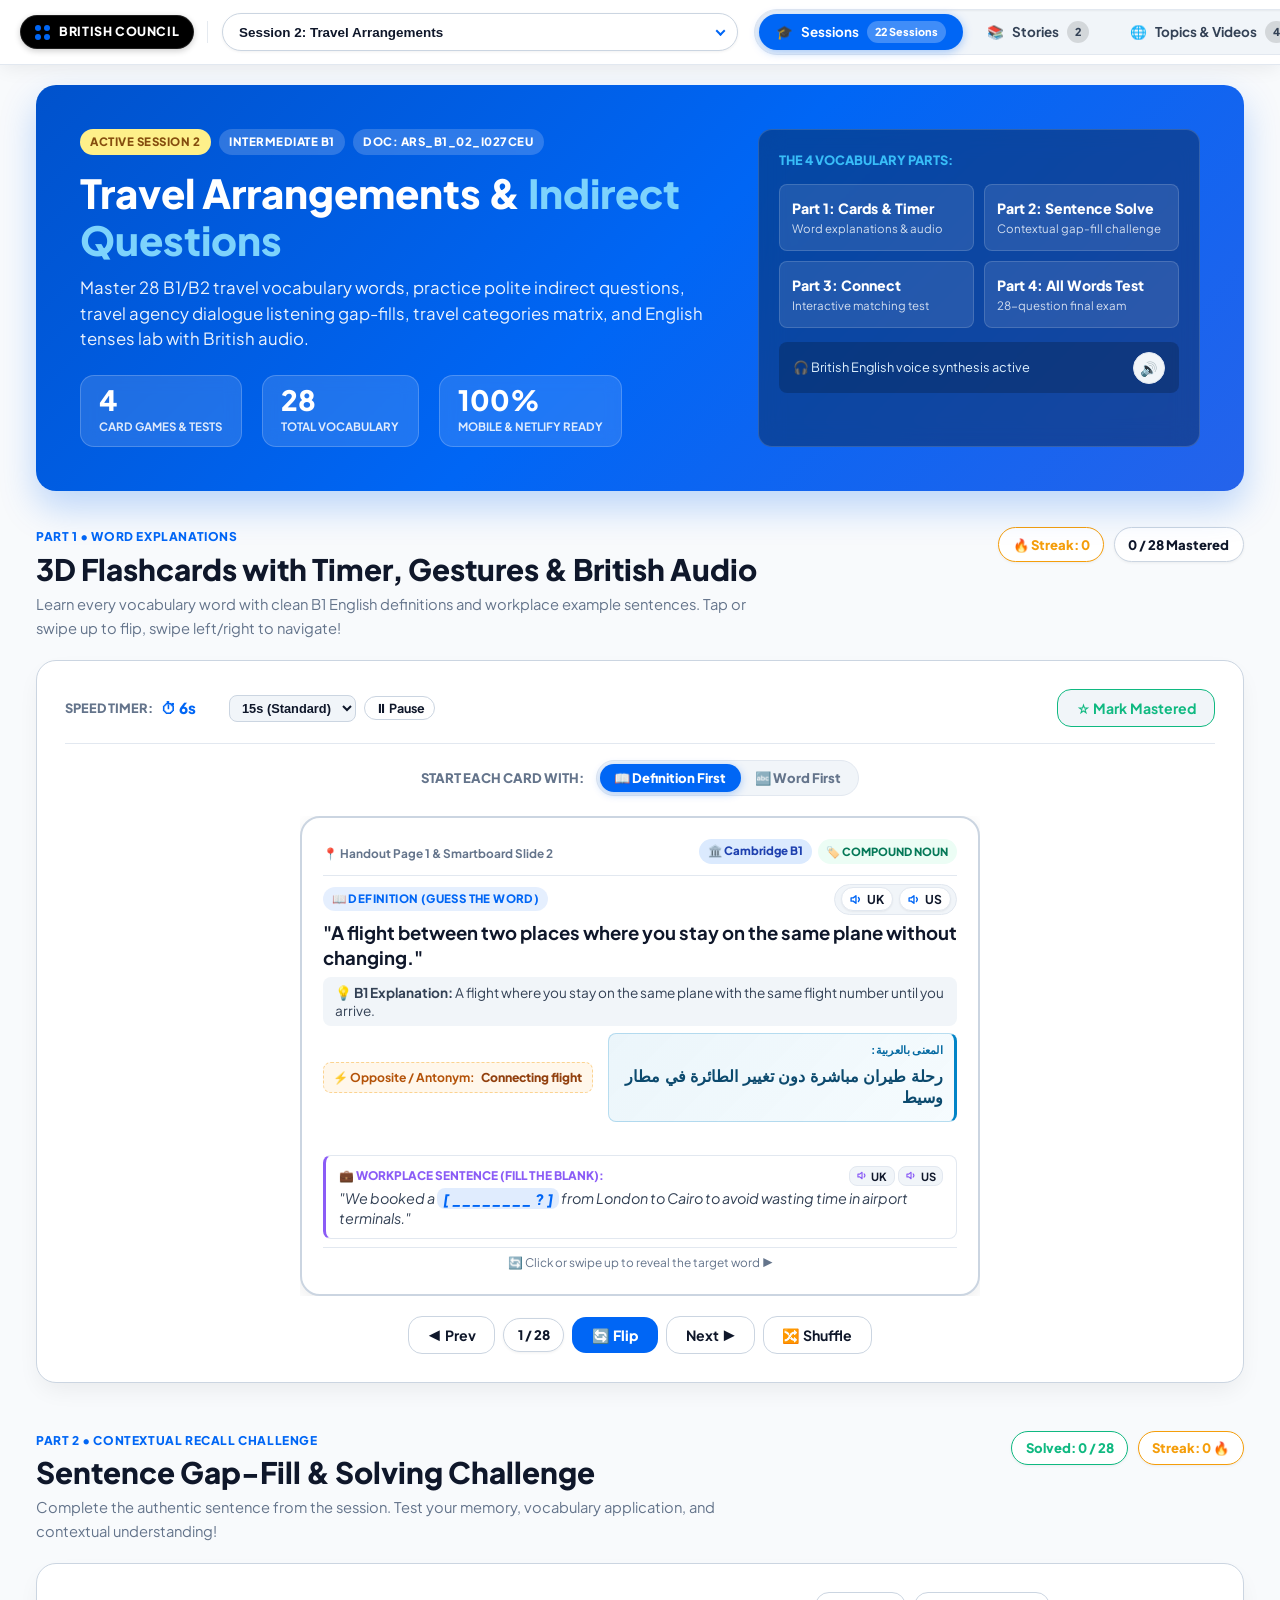
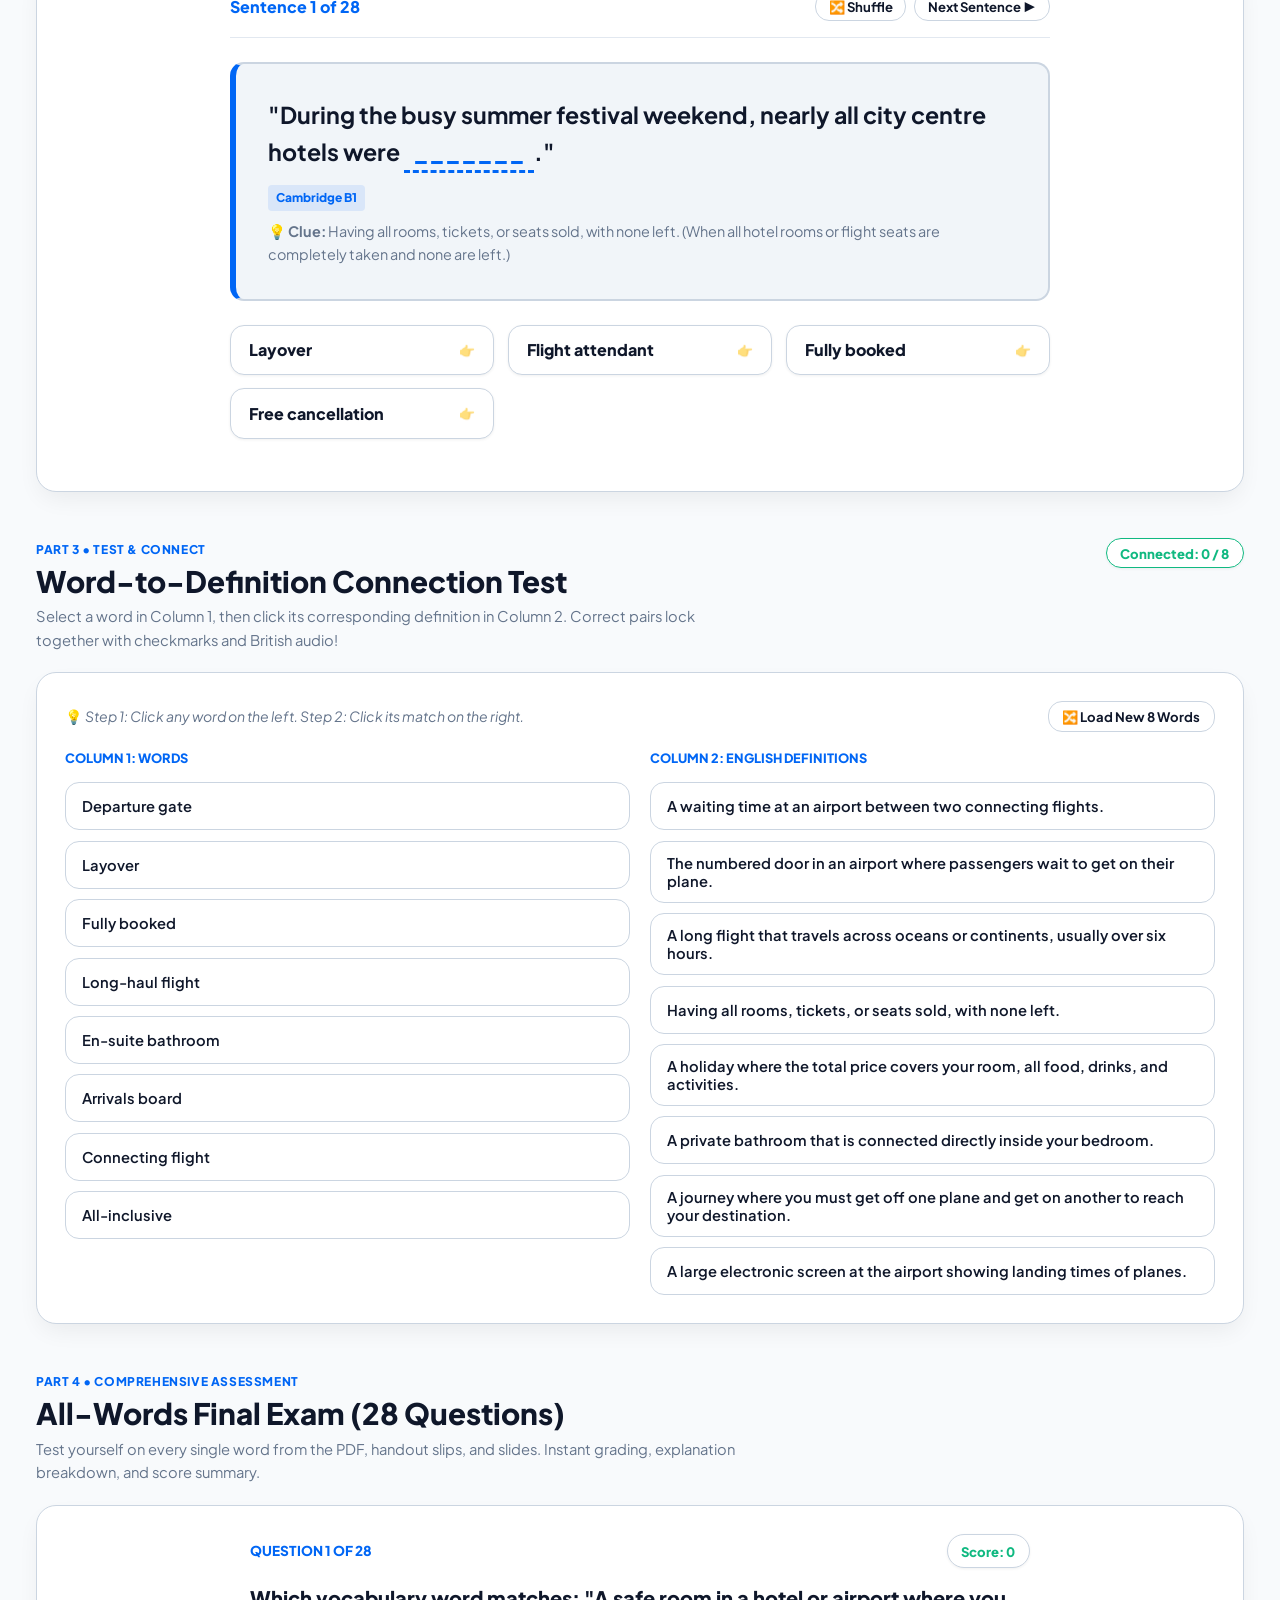
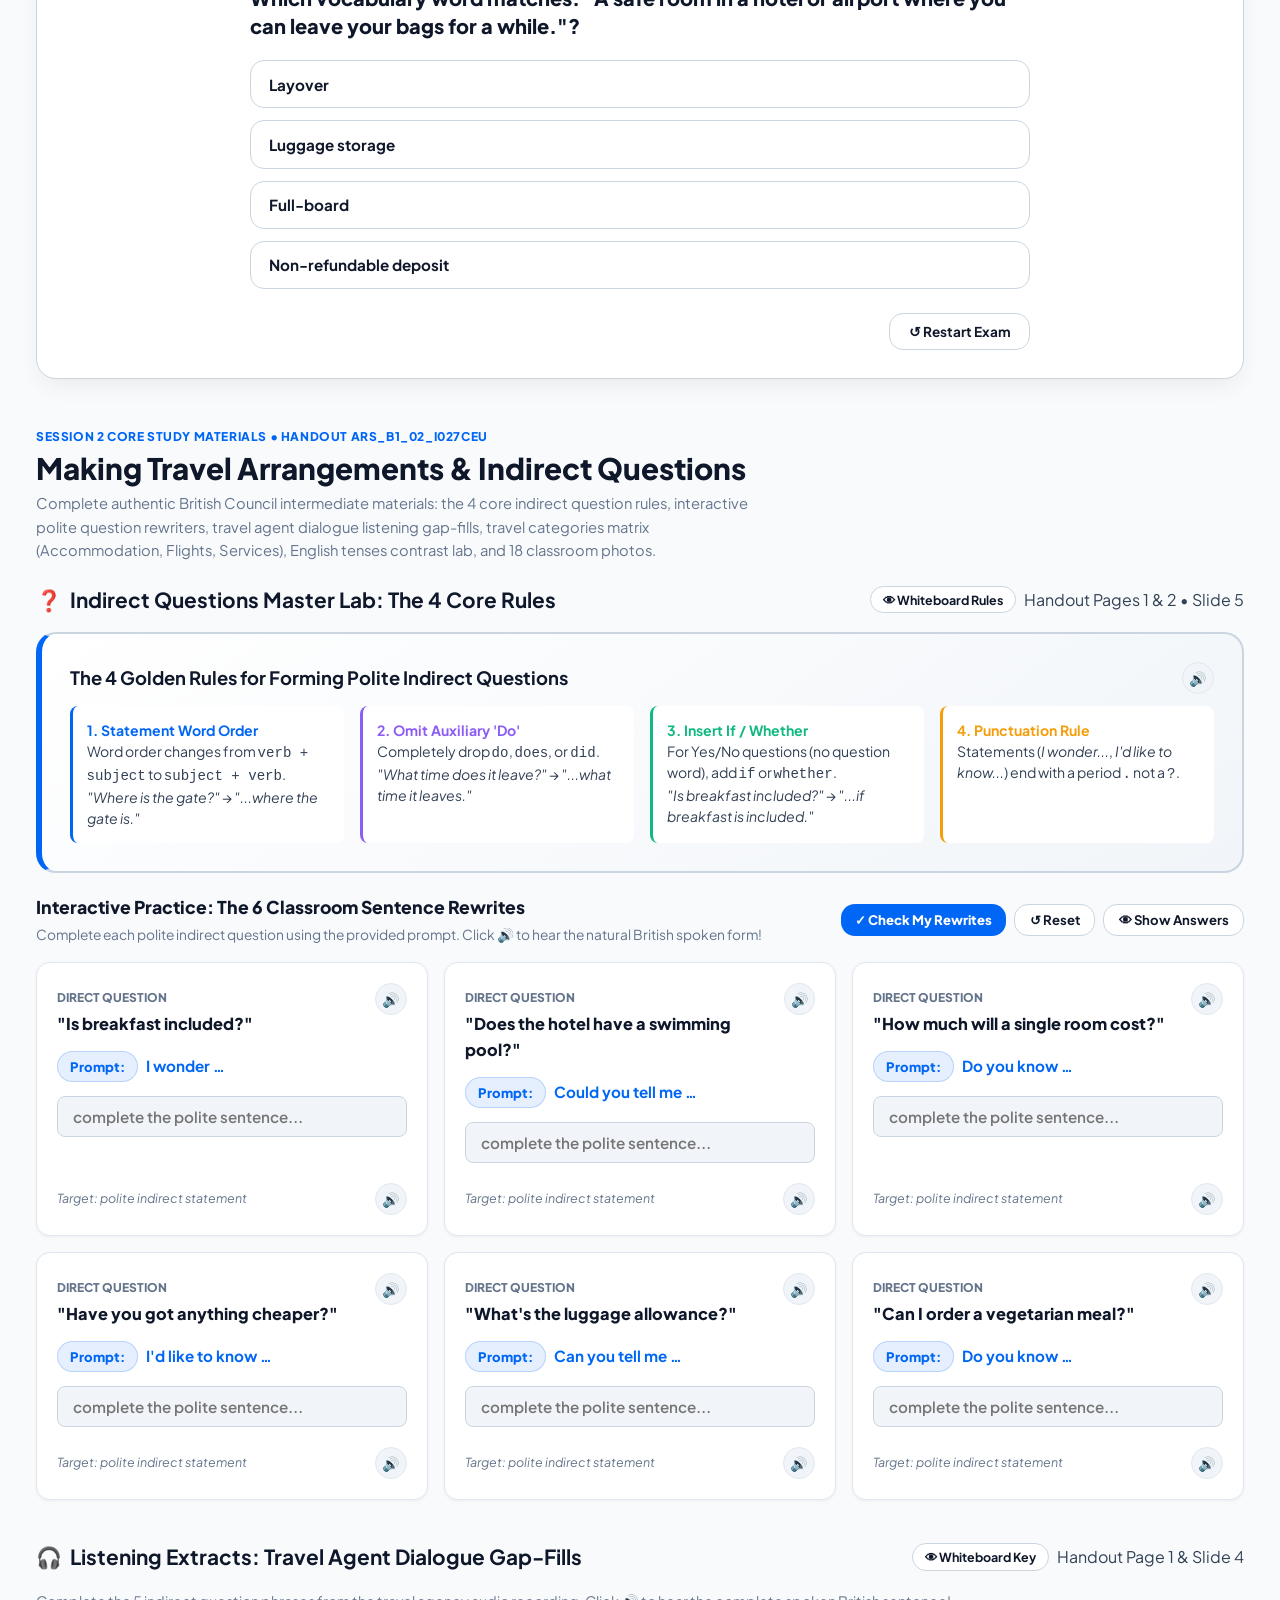
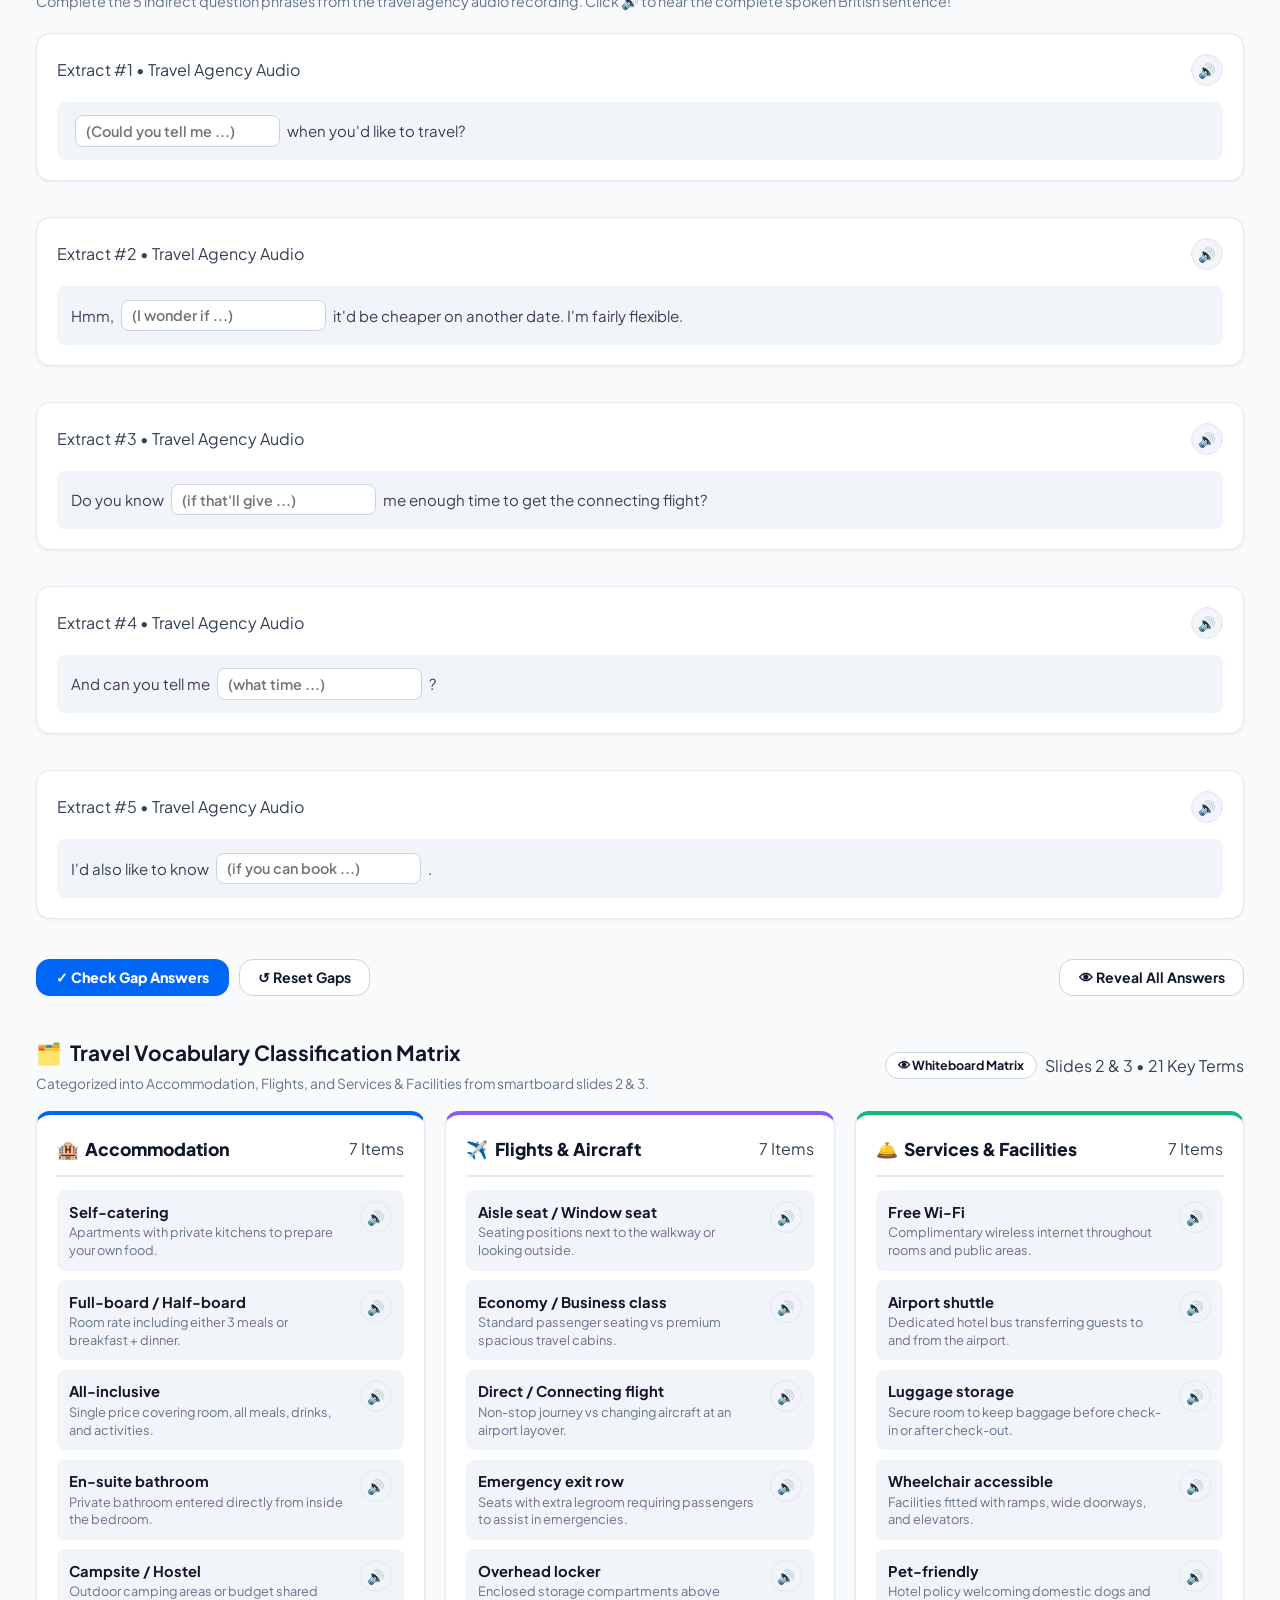
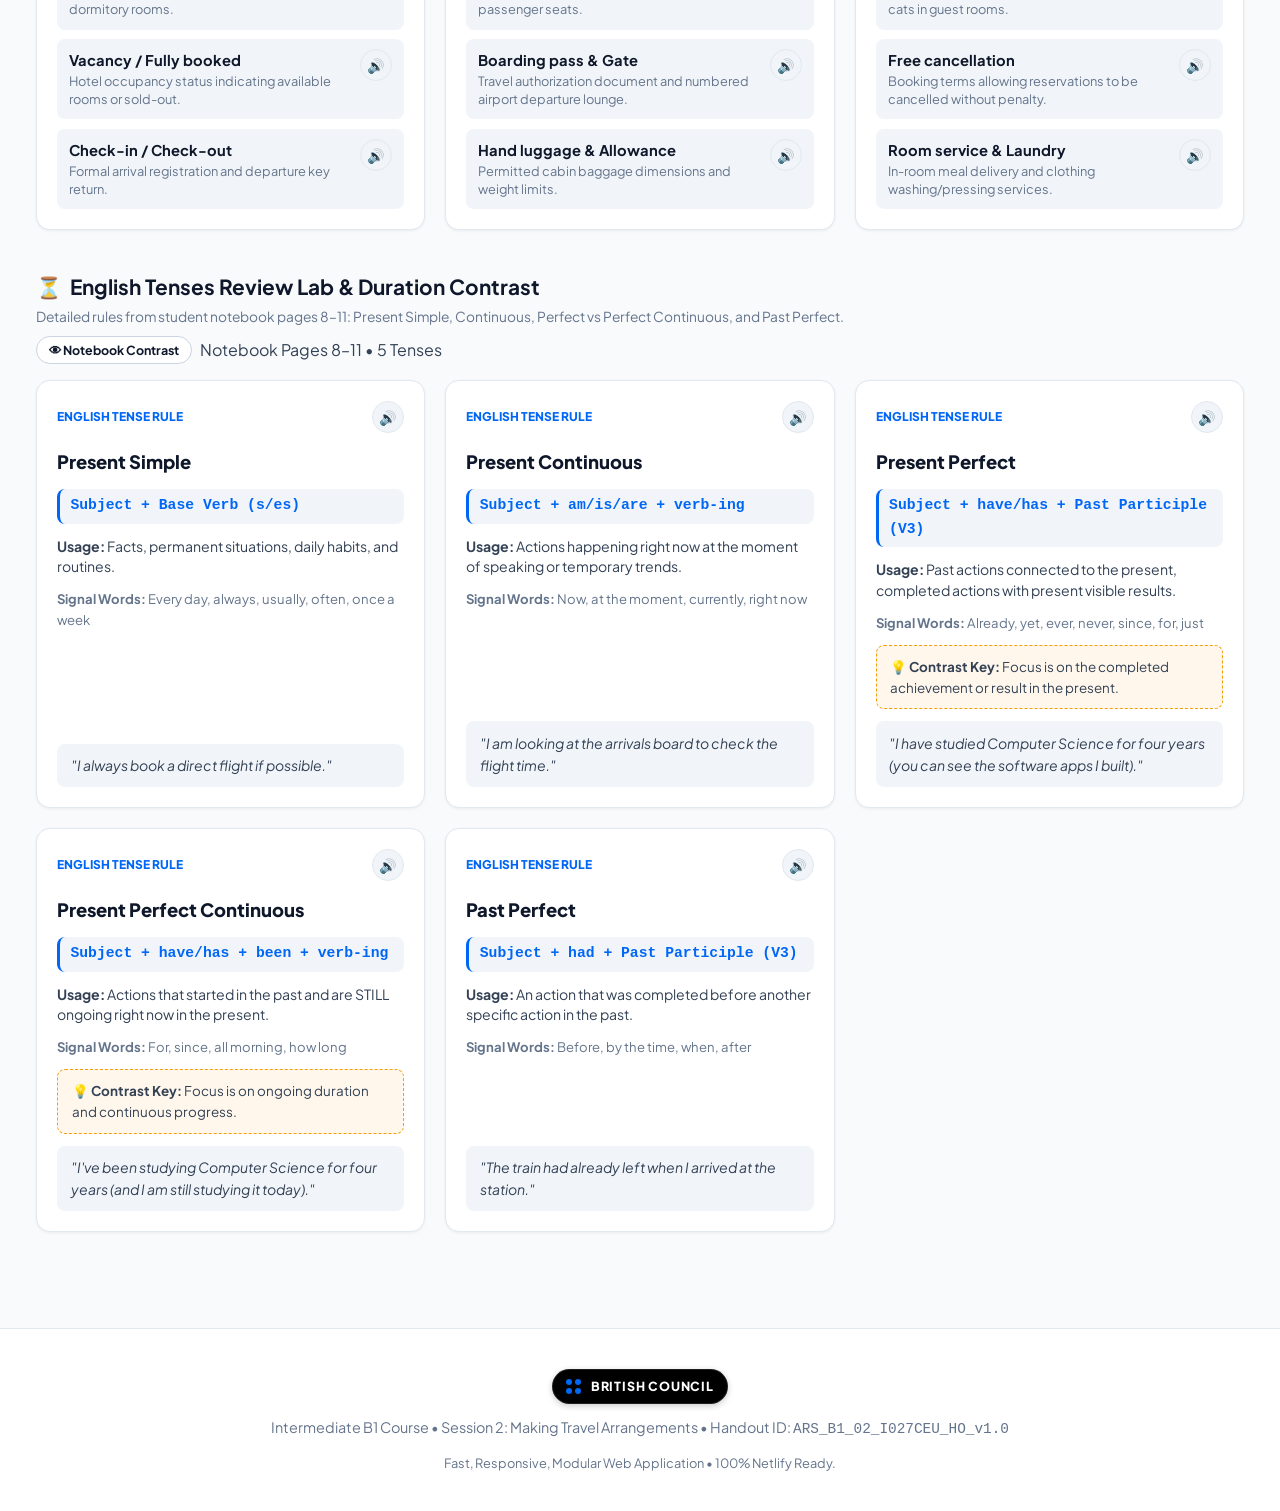
==== commit c3b76158: "fix(mobile-nav): add missing Sessions 21 & 22 to mobile select, resolve drawer scroll cutoff past se" ====
--- a/index.html
+++ b/index.html
@@ -56,8 +56,6 @@
             <option value="18">Session 18: Focus on Fluency (Describing Things &amp; Importance)</option>
             <option value="19">Session 19: Special Educational Needs (Social &amp; Cultural Inclusion)</option>
             <option value="20">Session 20: Conversation Skills (Daily Conversation)</option>
-          <option value="21">Session 21: The Value of Sport</option>
-          <option value="22">Session 22: Conversation Topics</option>
             <option value="21">Session 21: Focus on Fluency (The Value of Sport)</option>
             <option value="22">Session 22: Social &amp; Cultural Inclusion (Conversation Topics)</option>
           </select>
@@ -70,7 +68,7 @@
           <a href="./index.html" class="pillar-tab-btn active" id="navPillarSessions">
             <span>🎓</span>
             <span>Sessions</span>
-            <span class="pillar-badge">17</span>
+            <span class="pillar-badge">22 Sessions</span>
           </a>
           <a href="./stories.html" class="pillar-tab-btn" id="navPillarStories">
             <span>📚</span>
@@ -126,6 +124,8 @@
           <option value="18">Session 18: Describing Things &amp; Importance</option>
           <option value="19">Session 19: Special Educational Needs</option>
           <option value="20">Session 20: Conversation Skills (Daily Conversation)</option>
+          <option value="21">Session 21: Focus on Fluency (The Value of Sport)</option>
+          <option value="22">Session 22: Social &amp; Cultural Inclusion (Conversation Topics)</option>
         </select>
       </div>
       <a href="./index.html" class="mobile-scroll-pill active">🎓 Sessions Hub</a>
@@ -141,6 +141,7 @@
     <!-- ========================================================================
          UNIFIED 3-PART HAMBURGER DRAWER SYSTEM
          ======================================================================== -->
+    <div id="drawerBackdrop" class="drawer-backdrop" aria-hidden="true"></div>
     <div id="mobileDrawerMenu" class="mobile-menu-drawer" aria-label="Site Navigation Drawer">
       <div class="drawer-header">
         <div class="bc-brand-badge">
@@ -158,6 +159,35 @@
           <div class="drawer-part-title">
             <span>🎓 PART 1: COURSE SESSIONS</span>
             <span class="part-badge">22 Sessions</span>
+          </div>
+
+          <!-- Quick Jump Chips Bar for Instant Mobile Access -->
+          <div class="drawer-quick-jump">
+            <span class="quick-jump-label">⚡ Direct Jump to Session (1–22):</span>
+            <div class="quick-jump-chips">
+              <button type="button" class="jump-chip" onclick="switchSession('1')">01</button>
+              <button type="button" class="jump-chip" onclick="switchSession('2')">02</button>
+              <button type="button" class="jump-chip" onclick="switchSession('3')">03</button>
+              <button type="button" class="jump-chip" onclick="switchSession('4')">04</button>
+              <button type="button" class="jump-chip" onclick="switchSession('5')">05</button>
+              <button type="button" class="jump-chip" onclick="switchSession('6')">06</button>
+              <button type="button" class="jump-chip" onclick="switchSession('7')">07</button>
+              <button type="button" class="jump-chip" onclick="switchSession('8')">08</button>
+              <button type="button" class="jump-chip" onclick="switchSession('9')">09</button>
+              <button type="button" class="jump-chip" onclick="switchSession('10')">10</button>
+              <button type="button" class="jump-chip" onclick="switchSession('11')">11</button>
+              <button type="button" class="jump-chip" onclick="switchSession('12')">12</button>
+              <button type="button" class="jump-chip" onclick="switchSession('13')">13</button>
+              <button type="button" class="jump-chip" onclick="switchSession('14')">14</button>
+              <button type="button" class="jump-chip" onclick="switchSession('15')">15</button>
+              <button type="button" class="jump-chip" onclick="switchSession('16')">16</button>
+              <button type="button" class="jump-chip" onclick="switchSession('17')">17</button>
+              <button type="button" class="jump-chip" onclick="switchSession('18')">18</button>
+              <button type="button" class="jump-chip" onclick="switchSession('19')">19</button>
+              <button type="button" class="jump-chip" onclick="switchSession('20')">20</button>
+              <button type="button" class="jump-chip jump-chip-featured" onclick="switchSession('21')">21 🏃</button>
+              <button type="button" class="jump-chip jump-chip-featured" onclick="switchSession('22')">22 🗣️</button>
+            </div>
           </div>
           <a href="./index.html" class="drawer-item-link active">
             <span class="drawer-item-icon">📂</span>
--- a/css/style.css
+++ b/css/style.css
@@ -451,49 +451,7 @@
   background: var(--bg-subtle);
 }
 
-/* Mobile Slide-Out Drawer Menu */
-.mobile-menu-drawer {
-  position: fixed;
-  top: 64px;
-  left: 0;
-  width: 100%;
-  background: var(--bg-surface);
-  border-bottom: 2px solid var(--bc-blue);
-  box-shadow: var(--shadow-lg);
-  padding: 1rem 1.25rem;
-  display: flex;
-  flex-direction: column;
-  gap: 0.5rem;
-  transform: translateY(-120%);
-  opacity: 0;
-  pointer-events: none;
-  transition: all var(--transition-normal);
-  z-index: 999;
-}
-
-.mobile-menu-drawer.open {
-  transform: translateY(0);
-  opacity: 1;
-  pointer-events: auto;
-}
-
-.mobile-menu-drawer a {
-  padding: 0.75rem 1rem;
-  border-radius: var(--radius-sm);
-  font-weight: 700;
-  font-size: 0.95rem;
-  color: var(--text-main);
-  display: flex;
-  align-items: center;
-  gap: 0.65rem;
-  background: var(--bg-subtle);
-  text-decoration: none;
-}
-
-.mobile-menu-drawer a:active, .mobile-menu-drawer a.active {
-  background: rgba(0, 102, 245, 0.12);
-  color: var(--bc-blue);
-}
+/* Mobile Slide-Out Drawer Menu (Consolidated in Section 20) */
 
 /* Session Alert Banner */
 .session-alert-banner {
@@ -2914,25 +2872,60 @@
   color: #ffffff;
 }
 
-/* Enhanced 3-Part Hamburger Drawer */
+/* Body lock when drawer is active */
+body.drawer-open-lock {
+  overflow: hidden !important;
+  touch-action: none;
+}
+
+/* Drawer Backdrop Blur */
+.drawer-backdrop {
+  position: fixed;
+  inset: 0;
+  background: rgba(10, 15, 30, 0.65);
+  backdrop-filter: blur(4px);
+  -webkit-backdrop-filter: blur(4px);
+  z-index: 1999;
+  opacity: 0;
+  pointer-events: none;
+  transition: opacity 0.3s ease;
+}
+
+.drawer-backdrop.active {
+  opacity: 1;
+  pointer-events: auto;
+}
+
+/* Enhanced Full-Height Hamburger Drawer */
 .mobile-menu-drawer {
   position: fixed;
-  top: 64px;
+  top: 0;
   right: 0;
   width: 100%;
   max-width: 440px;
-  height: calc(100vh - 64px);
+  height: 100vh;
+  height: 100dvh;
   background: var(--bg-surface);
   border-left: 2px solid var(--bc-blue);
-  box-shadow: -10px 0 35px rgba(0, 0, 0, 0.35);
+  box-shadow: -10px 0 35px rgba(0, 0, 0, 0.45);
   padding: 1.25rem 1.4rem;
   display: flex;
   flex-direction: column;
+  overflow: hidden;
   transform: translateX(100%);
   opacity: 0;
   pointer-events: none;
-  transition: all var(--transition-normal);
-  z-index: 1200;
+  transition: transform 0.32s cubic-bezier(0.16, 1, 0.3, 1), opacity 0.25s ease;
+  z-index: 2000;
+}
+
+@media (max-width: 480px) {
+  .mobile-menu-drawer {
+    max-width: 100%;
+    width: 100%;
+    padding: 1rem 1rem;
+    border-left: none;
+  }
 }
 
 .mobile-menu-drawer.open {
@@ -2972,12 +2965,79 @@
 }
 
 .drawer-scroll-body {
+  flex: 1 1 auto;
+  min-height: 0; /* CRITICAL: Enables smooth flex child scrolling on iOS/Android */
+  height: 100%;
   overflow-y: auto;
+  overflow-x: hidden;
+  -webkit-overflow-scrolling: touch;
+  overscroll-behavior: contain;
   display: flex;
   flex-direction: column;
   gap: 1.25rem;
   padding-right: 0.35rem;
-  flex: 1;
+  padding-bottom: 7rem; /* Generous bottom clearance so Session 21/22 are never clipped */
+}
+
+/* Quick Jump Chips Bar */
+.drawer-quick-jump {
+  background: var(--bg-surface);
+  border: 1px solid var(--border-light);
+  border-radius: var(--radius-md);
+  padding: 0.75rem 0.85rem;
+  margin-top: 0.35rem;
+  box-shadow: 0 1px 3px rgba(0, 0, 0, 0.05);
+}
+
+.quick-jump-label {
+  display: block;
+  font-size: 0.72rem;
+  font-weight: 800;
+  text-transform: uppercase;
+  letter-spacing: 0.5px;
+  color: var(--bc-blue);
+  margin-bottom: 0.5rem;
+}
+
+.quick-jump-chips {
+  display: flex;
+  flex-wrap: wrap;
+  gap: 0.35rem;
+  max-height: 140px;
+  overflow-y: auto;
+  padding-right: 2px;
+}
+
+.jump-chip {
+  padding: 0.32rem 0.65rem;
+  border-radius: var(--radius-sm);
+  background: var(--bg-subtle);
+  border: 1px solid var(--border-light);
+  font-size: 0.78rem;
+  font-weight: 800;
+  color: var(--text-main);
+  cursor: pointer;
+  transition: all var(--transition-fast);
+}
+
+.jump-chip:hover, .jump-chip.active {
+  background: var(--bc-blue);
+  color: #fff;
+  border-color: var(--bc-blue);
+  transform: scale(1.05);
+}
+
+.jump-chip-featured {
+  border-color: var(--emerald);
+  background: rgba(16, 185, 129, 0.12);
+  color: var(--emerald);
+  font-weight: 900;
+}
+
+.jump-chip-featured:hover, .jump-chip-featured.active {
+  background: var(--emerald);
+  color: #fff;
+  border-color: var(--emerald);
 }
 
 .drawer-part-group {
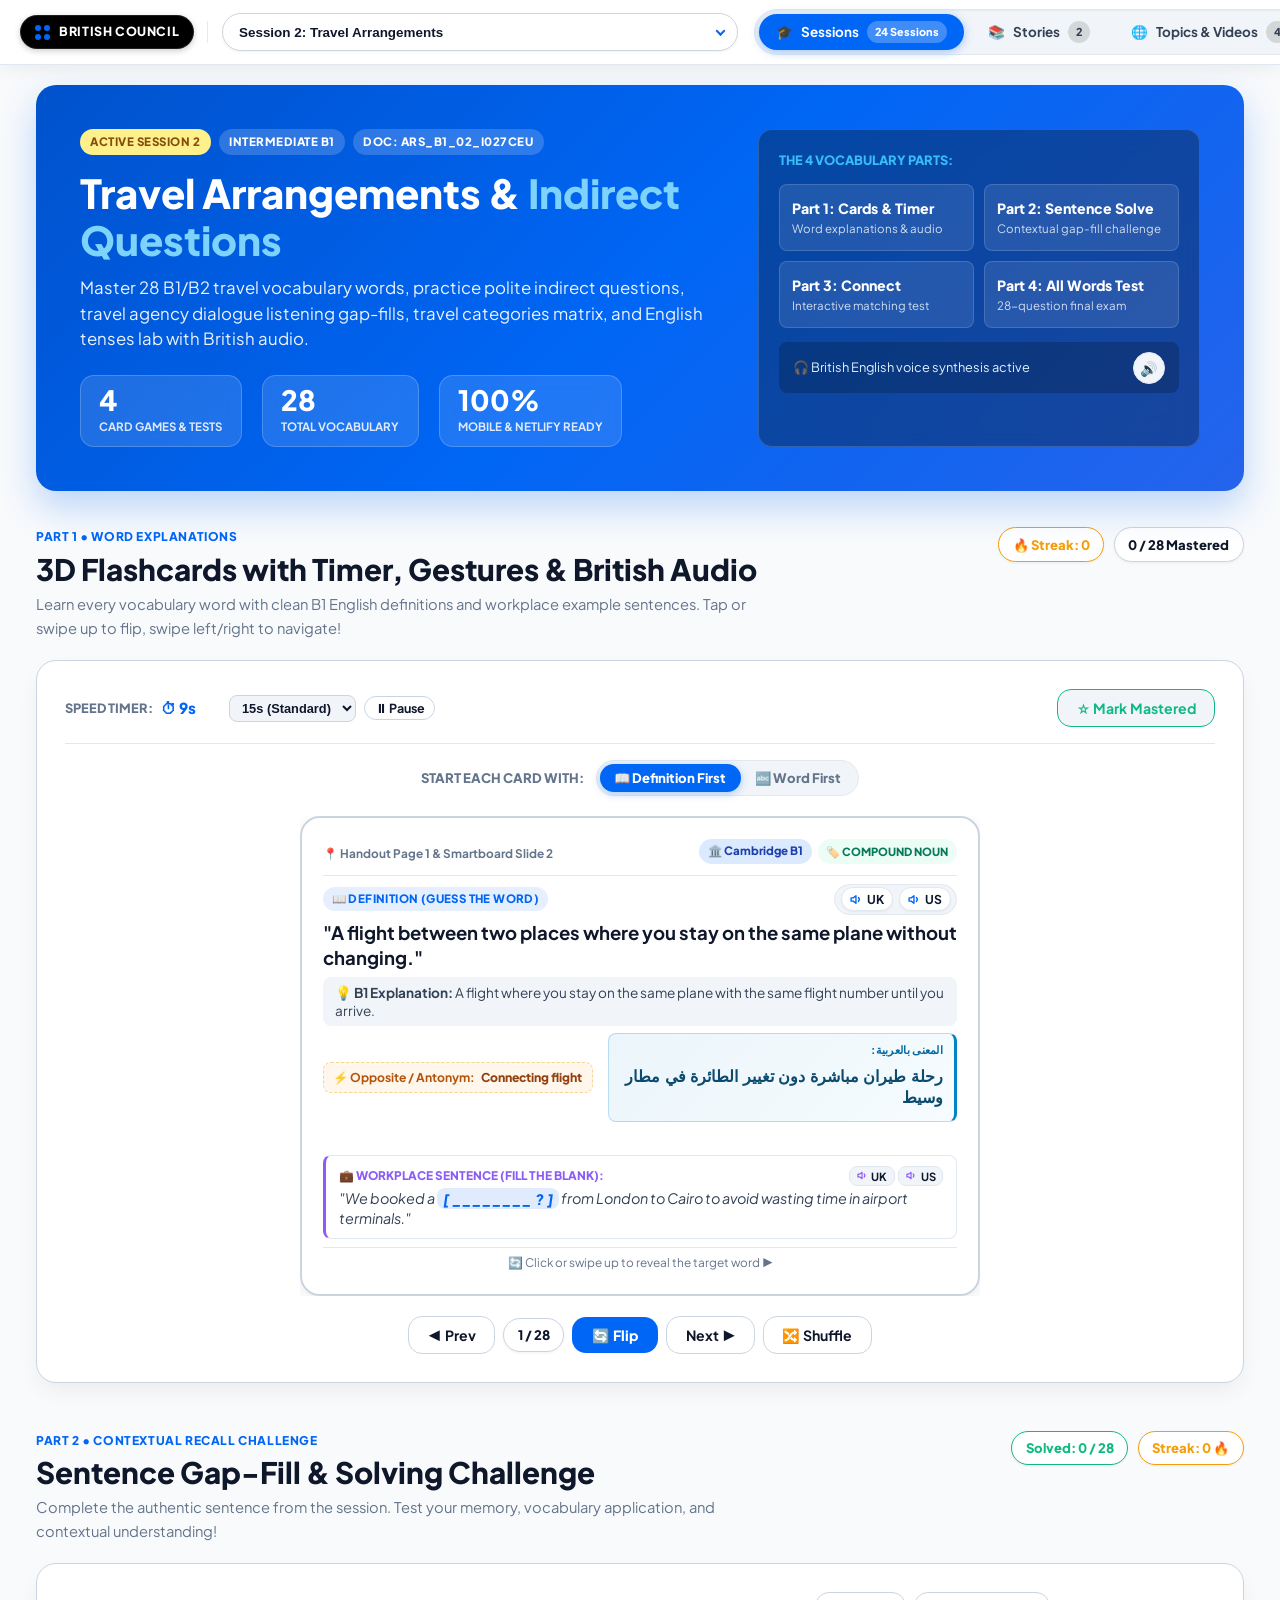
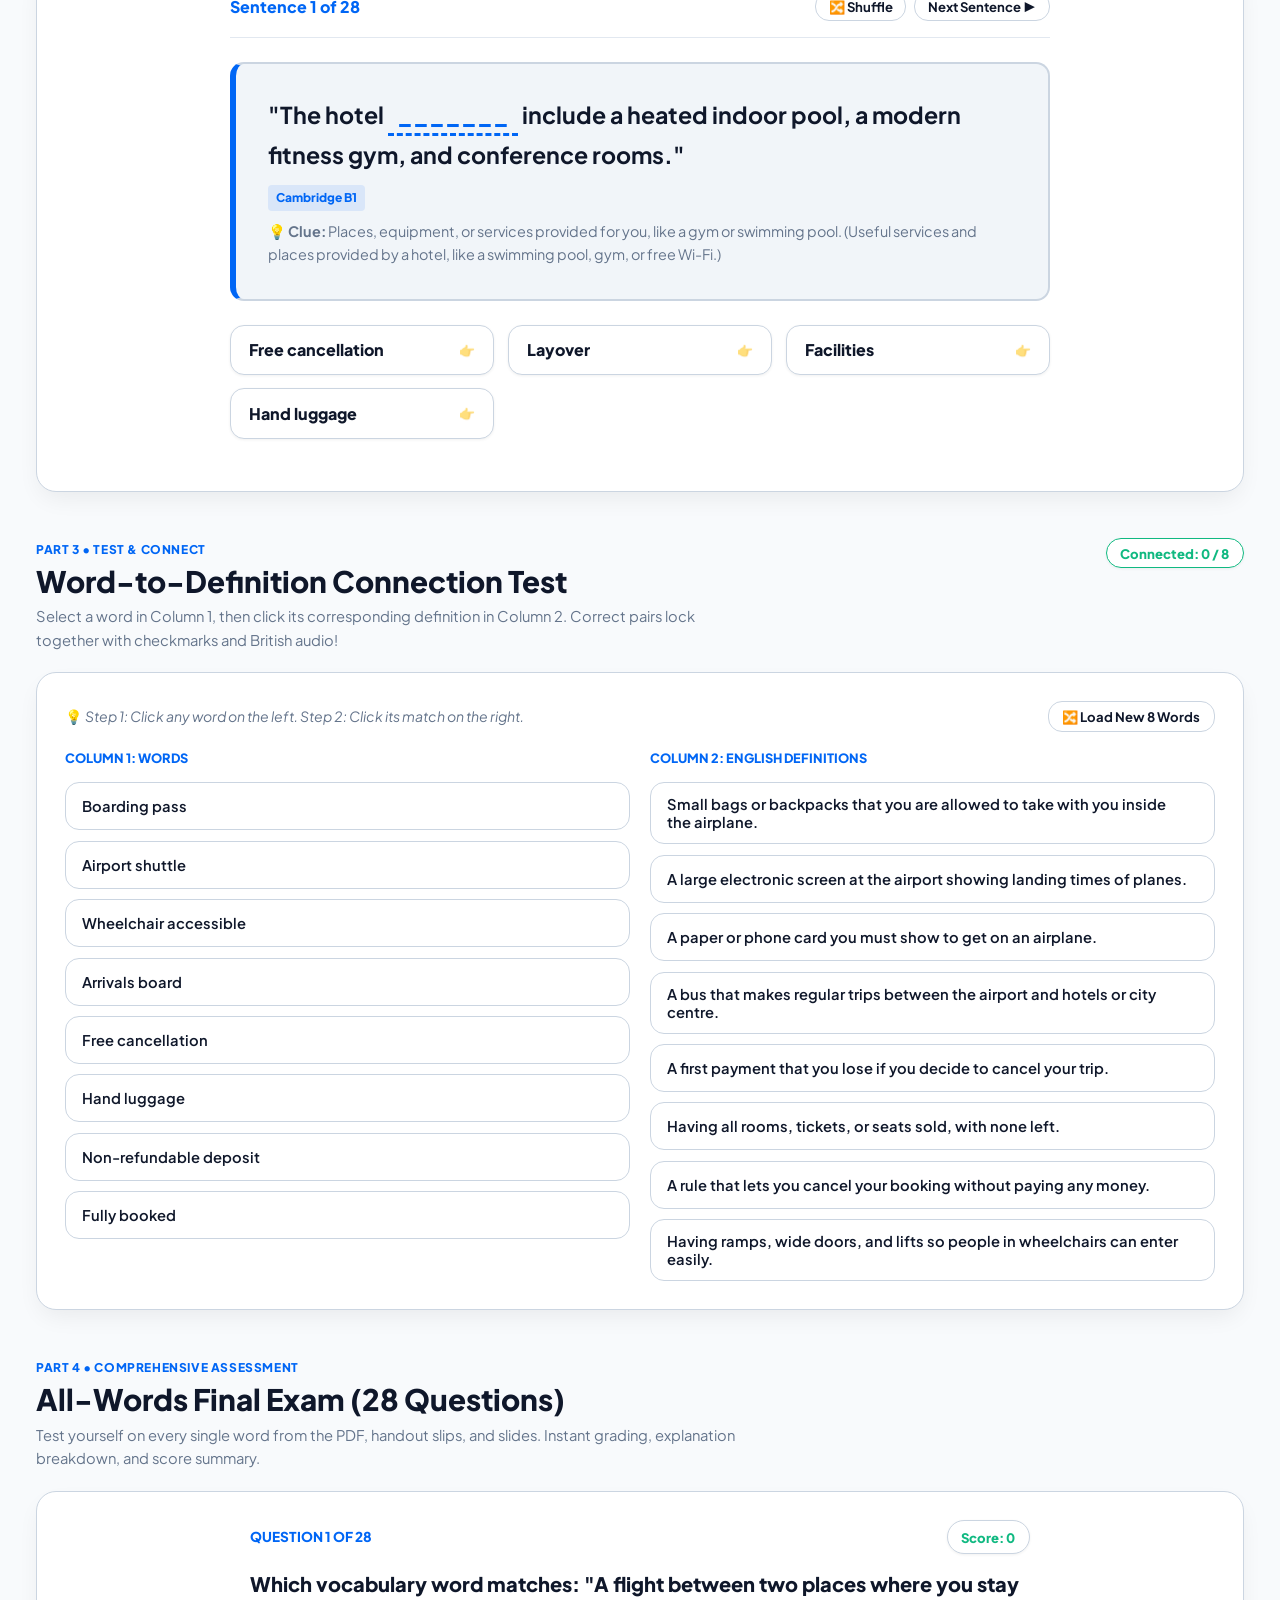
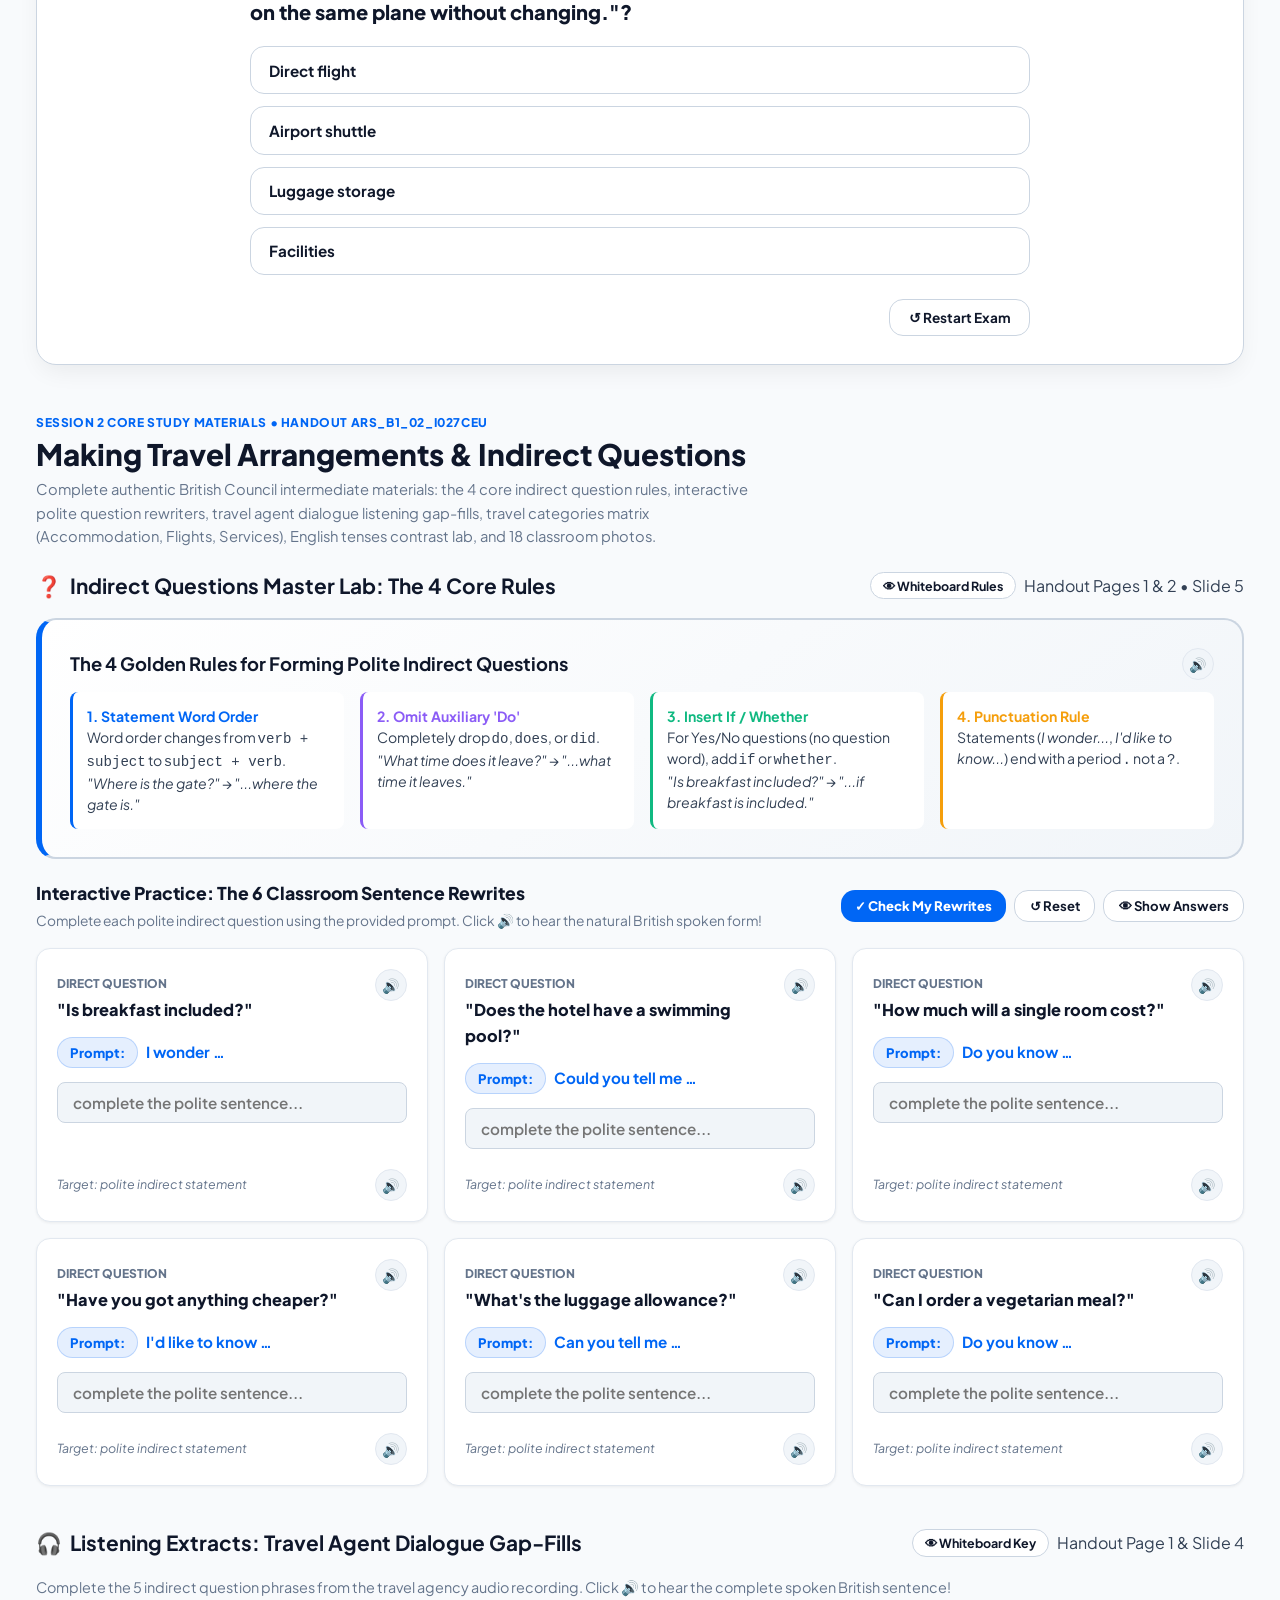
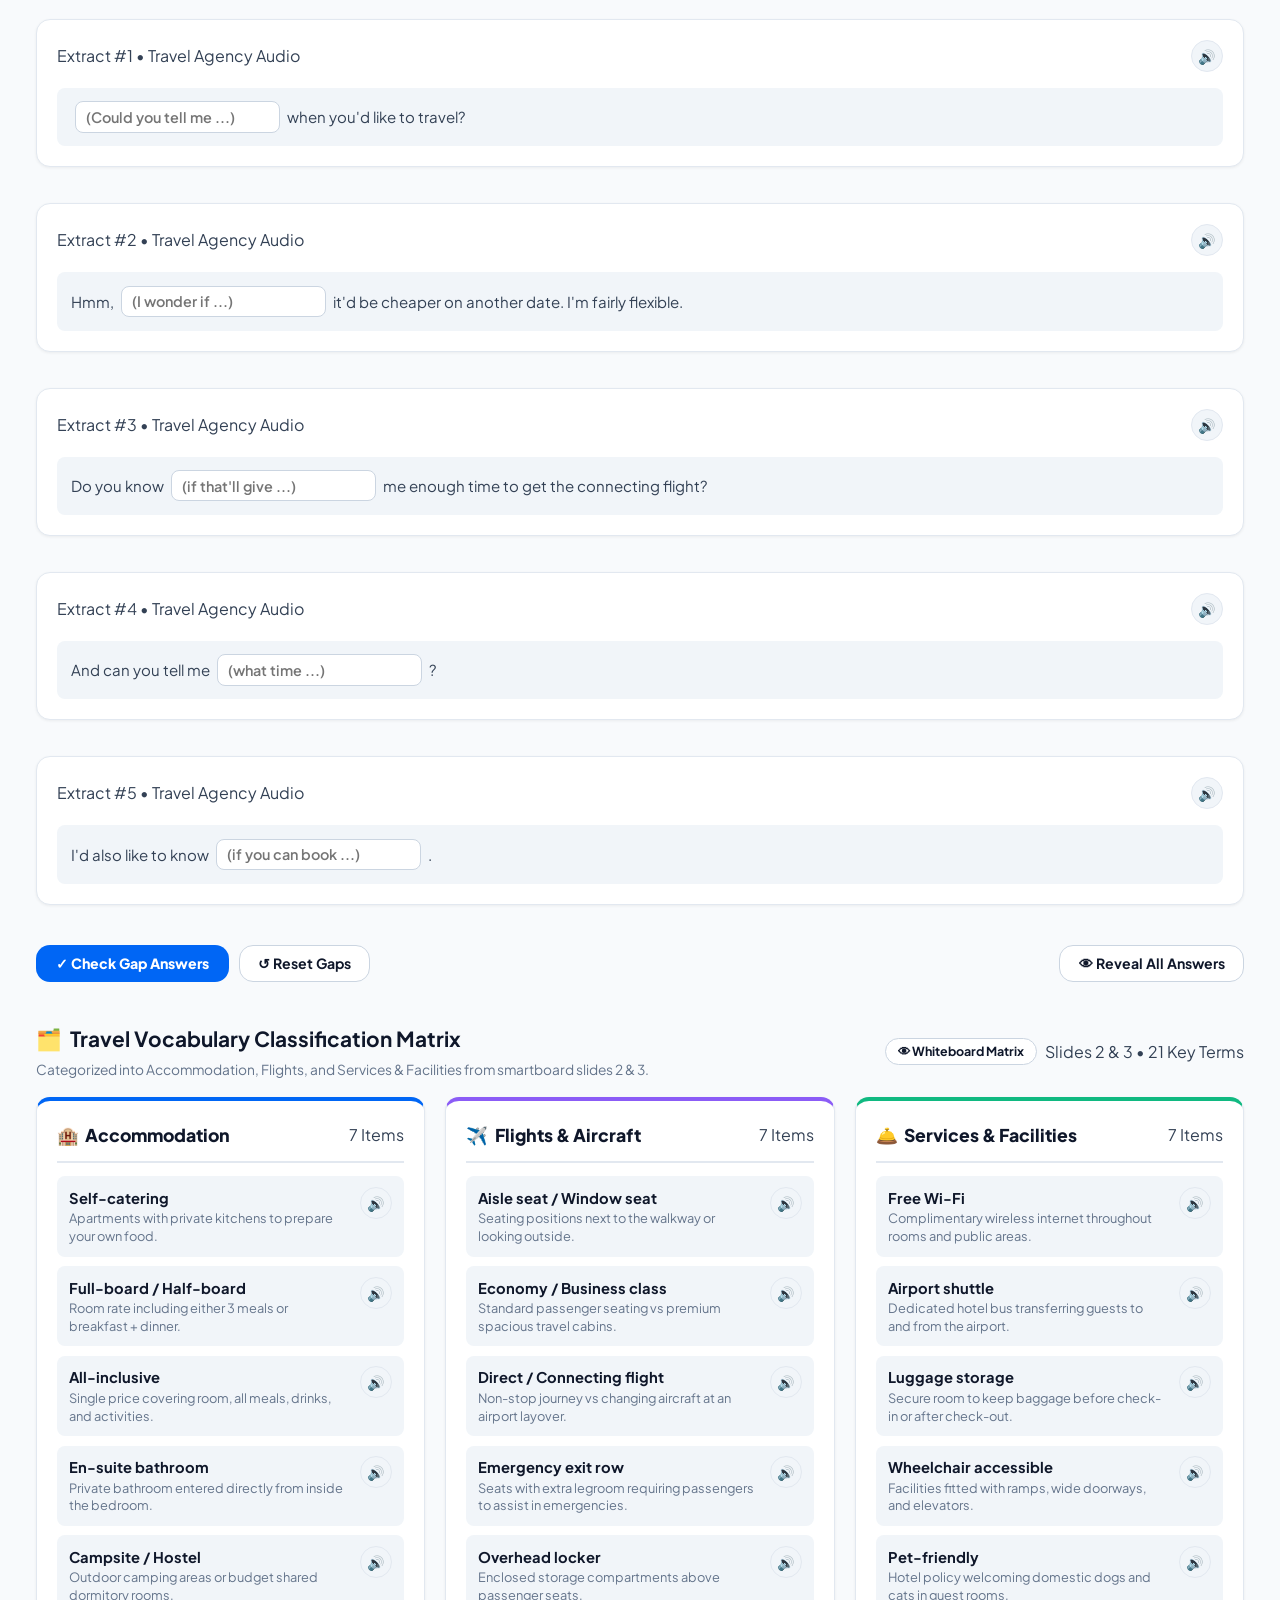
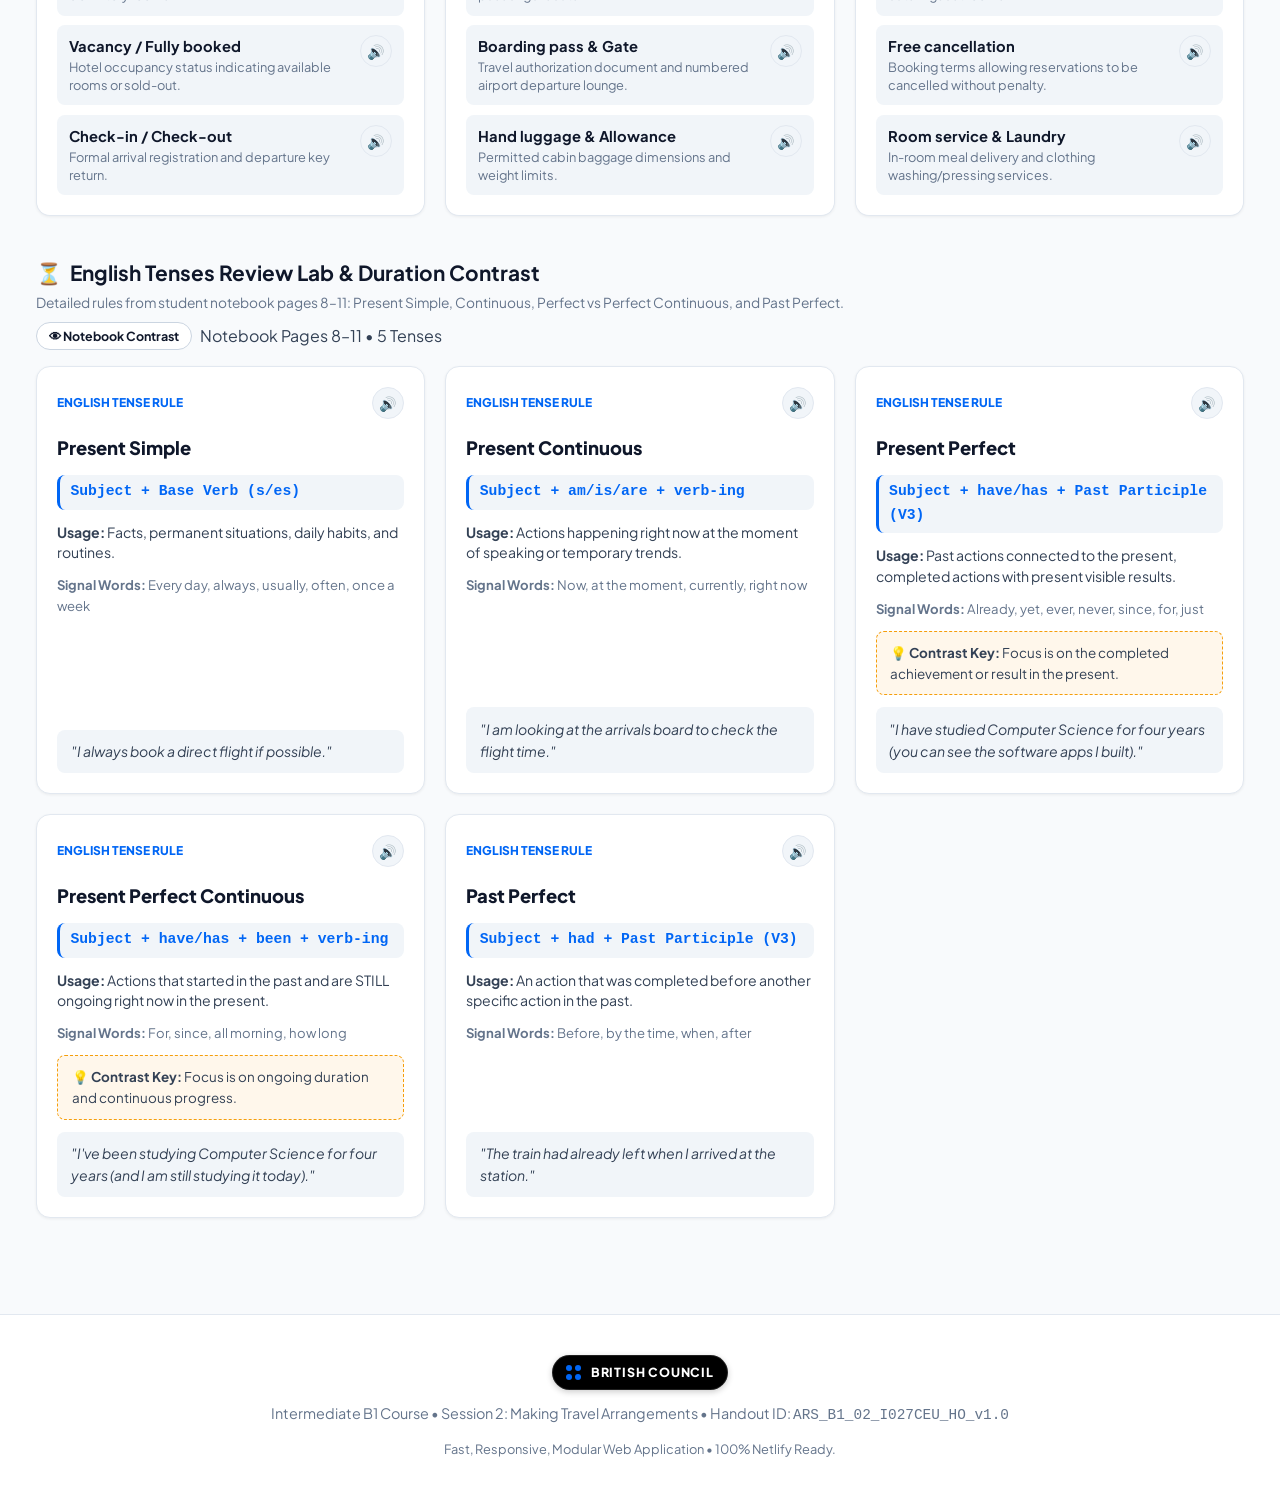
==== commit 284b3178: "feat(sessions 23 & 24): implement Session 23 (Online Addiction) and Session 24 (Cultural Misundersta" ====
--- a/index.html
+++ b/index.html
@@ -58,6 +58,8 @@
             <option value="20">Session 20: Conversation Skills (Daily Conversation)</option>
             <option value="21">Session 21: Focus on Fluency (The Value of Sport)</option>
             <option value="22">Session 22: Social &amp; Cultural Inclusion (Conversation Topics)</option>
+            <option value="23">Session 23: Focus on Fluency (Online Addiction)</option>
+            <option value="24">Session 24: Social &amp; Cultural Inclusion (Cultural Misunderstandings)</option>
           </select>
         </div>
       </div>
@@ -68,7 +70,7 @@
           <a href="./index.html" class="pillar-tab-btn active" id="navPillarSessions">
             <span>🎓</span>
             <span>Sessions</span>
-            <span class="pillar-badge">22 Sessions</span>
+            <span class="pillar-badge">24 Sessions</span>
           </a>
           <a href="./stories.html" class="pillar-tab-btn" id="navPillarStories">
             <span>📚</span>
@@ -126,6 +128,8 @@
           <option value="20">Session 20: Conversation Skills (Daily Conversation)</option>
           <option value="21">Session 21: Focus on Fluency (The Value of Sport)</option>
           <option value="22">Session 22: Social &amp; Cultural Inclusion (Conversation Topics)</option>
+            <option value="23">Session 23: Focus on Fluency (Online Addiction)</option>
+            <option value="24">Session 24: Social &amp; Cultural Inclusion (Cultural Misunderstandings)</option>
         </select>
       </div>
       <a href="./index.html" class="mobile-scroll-pill active">🎓 Sessions Hub</a>
@@ -158,7 +162,7 @@
         <div class="drawer-part-group">
           <div class="drawer-part-title">
             <span>🎓 PART 1: COURSE SESSIONS</span>
-            <span class="part-badge">22 Sessions</span>
+            <span class="part-badge">24 Sessions</span>
           </div>
 
           <!-- Quick Jump Chips Bar for Instant Mobile Access -->
@@ -187,6 +191,8 @@
               <button type="button" class="jump-chip" onclick="switchSession('20')">20</button>
               <button type="button" class="jump-chip jump-chip-featured" onclick="switchSession('21')">21 🏃</button>
               <button type="button" class="jump-chip jump-chip-featured" onclick="switchSession('22')">22 🗣️</button>
+              <button type="button" class="jump-chip jump-chip-featured" onclick="switchSession('23')">23 💻</button>
+              <button type="button" class="jump-chip jump-chip-featured" onclick="switchSession('24')">24 🌍</button>
             </div>
           </div>
           <a href="./index.html" class="drawer-item-link active">
@@ -367,6 +373,22 @@
               </div>
               <span class="drawer-session-status">Interactive</span>
             </a>
+            <a href="javascript:void(0)" class="drawer-session-card" onclick="switchSession('23')">
+              <span class="drawer-session-num">23</span>
+              <div class="drawer-session-info">
+                <span class="drawer-session-title">Online Addiction</span>
+                <span class="drawer-session-desc">Focus on Fluency, Leon's Case Study &amp; 7-Day Digital Detox</span>
+              </div>
+              <span class="drawer-session-status">Interactive</span>
+            </a>
+            <a href="javascript:void(0)" class="drawer-session-card" onclick="switchSession('24')">
+              <span class="drawer-session-num">24</span>
+              <div class="drawer-session-info">
+                <span class="drawer-session-title">Cultural Misunderstandings</span>
+                <span class="drawer-session-desc">Social Inclusion, Past Modals of Advice &amp; Etiquette Dilemmas</span>
+              </div>
+              <span class="drawer-session-status">Interactive</span>
+            </a>
           </div>
         </div>
 
@@ -3513,6 +3535,217 @@
       </div>
     </section>
 
+
+
+    <!-- ====================================================================
+         SESSION 23 MATERIALS: FOCUS ON FLUENCY - ONLINE ADDICTION
+         Handout: ARB_B1_08_I116CEA_HO_v1.0
+         ==================================================================== -->
+    <section class="session-materials-block" id="session23Materials" style="display:none;">
+      <div class="block-header">
+        <span class="block-tag">Session 23 Core Study Materials • Handout ARB_B1_08_I116CEA</span>
+        <h2 class="block-title">
+          <span>💻</span> Online Addiction &amp; Digital Wellbeing
+        </h2>
+        <p class="block-subtitle">
+          Master 28 B1/B2 digital health &amp; technology vocabulary words, analyze Leon Wang's authentic gaming addiction case study, study the 7 clinical signs of screen dependence, explore definitions matching, design a 7-day teen digital detox programme, and practice tongue twister fluency labs.
+        </p>
+      </div>
+
+      <!-- Module 1: The 6-Question Internet Usage Diagnostic -->
+      <div style="margin-bottom:2.5rem;">
+        <div id="session23LeadInWrap"></div>
+      </div>
+
+      <!-- Module 2: Authentic Reading - Leon's Case Study & Headings Match -->
+      <div style="margin-bottom:2.5rem;">
+        <div id="session23ReadingWrap"></div>
+      </div>
+
+      <!-- Module 3: Clinical Diagnostic: The 7 Signs of Internet Addiction -->
+      <div style="margin-bottom:2.5rem;">
+        <div id="session23SignsWrap"></div>
+      </div>
+
+      <!-- Module 4: Smartboard Lexical Definitions Match (Slide 2) -->
+      <div style="margin-bottom:2.5rem;">
+        <div id="session23VocabMatchingWrap"></div>
+      </div>
+
+      <!-- Module 5: Collaborative Task Studio: 7-Day Digital Detox -->
+      <div style="margin-bottom:2.5rem;">
+        <div id="session23DetoxWrap"></div>
+      </div>
+
+      <!-- Module 6: Master Vocabulary Matrix (28 Words Categorized) -->
+      <div style="margin-bottom:2.5rem;">
+        <div style="display:flex; align-items:center; justify-content:space-between; margin-bottom:1rem; flex-wrap:wrap; gap:0.5rem;">
+          <div>
+            <h3 style="font-size:1.3rem; color:var(--text-main); display:flex; align-items:center; gap:0.5rem;">
+              <span>🗂️</span> Master Vocabulary Matrix: 28 Online Addiction Lexis
+            </h3>
+            <p style="font-size:0.86rem; color:var(--text-muted); margin:0.2rem 0 0;">
+              All 28 target vocabulary words with Cambridge CEFR levels, plain B1 definitions, dual Arabic translations, and authentic example sentences.
+            </p>
+          </div>
+          <span class="teacher-badge">Handout &amp; Smartboards • 28 Words</span>
+        </div>
+        <div id="session23VocabWrap"></div>
+      </div>
+
+      <!-- Module 7: Teacher Live Corrections Clinic -->
+      <div style="margin-bottom:2.5rem;">
+        <div style="display:flex; align-items:center; justify-content:space-between; margin-bottom:1rem; flex-wrap:wrap; gap:0.5rem;">
+          <div>
+            <h3 style="font-size:1.3rem; color:var(--text-main); display:flex; align-items:center; gap:0.5rem;">
+              <span>🧑‍🏫</span> Teacher Live Corrections Clinic &amp; Collocations
+            </h3>
+            <p style="font-size:0.86rem; color:var(--text-muted); margin:0.2rem 0 0;">
+              Authentic classroom error feedback on prepositional collocations: *addicted to*, *suffer from*, *kill time*, and *glued to screens*.
+            </p>
+          </div>
+          <span class="teacher-badge">Teacher Live Clinic</span>
+        </div>
+        <div id="session23FeedbackWrap"></div>
+      </div>
+
+      <!-- Module 8: Articulatory Fluency Lab: Tongue Twisters -->
+      <div style="margin-bottom:2.5rem;">
+        <div style="display:flex; align-items:center; justify-content:space-between; margin-bottom:1rem; flex-wrap:wrap; gap:0.5rem;">
+          <div>
+            <h3 style="font-size:1.3rem; color:var(--text-main); display:flex; align-items:center; gap:0.5rem;">
+              <span>👅</span> Articulatory Fluency Lab: Tongue Twisters (Slide 1)
+            </h3>
+            <p style="font-size:0.86rem; color:var(--text-muted); margin:0.2rem 0 0;">
+              Alveolar nasal /n/, glottal /h/, and postalveolar /ʃ/ vs /s/ sound contrasts.
+            </p>
+          </div>
+          <span class="teacher-badge">Slide 1 Warm-up</span>
+        </div>
+        <div id="session23PronunciationWrap" style="display:grid; grid-template-columns:repeat(auto-fit, minmax(280px, 1fr)); gap:1rem;"></div>
+      </div>
+
+      <!-- Module 9: Authentic Classroom Smartboard Gallery -->
+      <div style="margin-bottom:2.5rem;">
+        <div style="display:flex; align-items:center; justify-content:space-between; margin-bottom:1rem; flex-wrap:wrap; gap:0.5rem;">
+          <div>
+            <h3 style="font-size:1.3rem; color:var(--text-main); display:flex; align-items:center; gap:0.5rem;">
+              <span>📸</span> Authentic Classroom Smartboard Photo Gallery
+            </h3>
+            <p style="font-size:0.86rem; color:var(--text-muted); margin:0.2rem 0 0;">
+              High-resolution photographs of the Promethean smartboard slides captured live during British Council Session 23.
+            </p>
+          </div>
+          <span class="teacher-badge">9 Classroom Slides</span>
+        </div>
+        <div id="session23GalleryWrap" style="display:grid; grid-template-columns:repeat(auto-fit, minmax(320px, 1fr)); gap:1.25rem;"></div>
+      </div>
+    </section>
+
+    <!-- ====================================================================
+         SESSION 24 MATERIALS: SOCIAL INCLUSION - CULTURAL MISUNDERSTANDINGS
+         Handout: ARB_B1_10_I124CEA_HO_v1.0
+         ==================================================================== -->
+    <section class="session-materials-block" id="session24Materials" style="display:none;">
+      <div class="block-header">
+        <span class="block-tag">Session 24 Core Study Materials • Handout ARB_B1_10_I124CEA</span>
+        <h2 class="block-title">
+          <span>🌍</span> Cultural Misunderstandings &amp; Past Modal Advice
+        </h2>
+        <p class="block-subtitle">
+          Master 28 B1/B2 cross-cultural communication vocabulary words, analyze Nok &amp; Tom's dinner party dialogue, master Past Modals of Advice &amp; Regret (*would / should / could have + V3*), study adverbs of certainty, solve 5 real-world etiquette dilemma cards, and explore authentic whiteboard feedback.
+        </p>
+      </div>
+
+      <!-- Module 1: Cross-Cultural Etiquette Matrix -->
+      <div style="margin-bottom:2.5rem;">
+        <div id="session24LeadInWrap"></div>
+      </div>
+
+      <!-- Module 2: Nok & Tom's Dinner Party Dialogue & True/False Lab -->
+      <div style="margin-bottom:2.5rem;">
+        <div id="session24ListeningWrap"></div>
+      </div>
+
+      <!-- Module 3: Vocabulary Focus: Expressions in Context (Slide 1) -->
+      <div style="margin-bottom:2.5rem;">
+        <div id="session24VocabMatchingWrap"></div>
+      </div>
+
+      <!-- Module 4: Past Modals of Advice & Regret Lab (Slides 2, 3 & 4) -->
+      <div style="margin-bottom:2.5rem;">
+        <div id="session24PastModalsWrap"></div>
+      </div>
+
+      <!-- Module 5: Cultural Misunderstandings Dilemma Cards (Slide 5) -->
+      <div style="margin-bottom:2.5rem;">
+        <div id="session24ScenariosWrap"></div>
+      </div>
+
+      <!-- Module 6: Master Vocabulary Matrix (28 Words Categorized) -->
+      <div style="margin-bottom:2.5rem;">
+        <div style="display:flex; align-items:center; justify-content:space-between; margin-bottom:1rem; flex-wrap:wrap; gap:0.5rem;">
+          <div>
+            <h3 style="font-size:1.3rem; color:var(--text-main); display:flex; align-items:center; gap:0.5rem;">
+              <span>🗂️</span> Master Vocabulary Matrix: 28 Cultural Inclusion Lexis
+            </h3>
+            <p style="font-size:0.86rem; color:var(--text-muted); margin:0.2rem 0 0;">
+              All 28 target vocabulary words with Cambridge CEFR levels, plain B1 definitions, dual Arabic translations, and authentic example sentences.
+            </p>
+          </div>
+          <span class="teacher-badge">Handout &amp; Smartboards • 28 Words</span>
+        </div>
+        <div id="session24VocabWrap"></div>
+      </div>
+
+      <!-- Module 7: Teacher Live Corrections Clinic -->
+      <div style="margin-bottom:2.5rem;">
+        <div style="display:flex; align-items:center; justify-content:space-between; margin-bottom:1rem; flex-wrap:wrap; gap:0.5rem;">
+          <div>
+            <h3 style="font-size:1.3rem; color:var(--text-main); display:flex; align-items:center; gap:0.5rem;">
+              <span>🧑‍🏫</span> Teacher Live Corrections Clinic &amp; Collocations
+            </h3>
+            <p style="font-size:0.86rem; color:var(--text-muted); margin:0.2rem 0 0;">
+              Authentic whiteboard feedback: *could've taken off shoes*, *taken as an insult*, *boundaries*, and *left me hanging*.
+            </p>
+          </div>
+          <span class="teacher-badge">Teacher Live Clinic</span>
+        </div>
+        <div id="session24FeedbackWrap"></div>
+      </div>
+
+      <!-- Module 8: Whiteboard Incidental Lexicon Hub (Slide 6) -->
+      <div style="margin-bottom:2.5rem;">
+        <div style="display:flex; align-items:center; justify-content:space-between; margin-bottom:1rem; flex-wrap:wrap; gap:0.5rem;">
+          <div>
+            <h3 style="font-size:1.3rem; color:var(--text-main); display:flex; align-items:center; gap:0.5rem;">
+              <span>💡</span> Incidental Vocabulary Hub (Slide 6)
+            </h3>
+            <p style="font-size:0.86rem; color:var(--text-muted); margin:0.2rem 0 0;">
+              High-frequency native idioms and cultural expressions: *fashionably late*, *go Dutch*, *split the bill*, *it's on me*, and *it's my treat*.
+            </p>
+          </div>
+          <span class="teacher-badge">Slide 6 Incidental Lexis</span>
+        </div>
+        <div id="session24IncidentalWrap"></div>
+      </div>
+
+      <!-- Module 9: Authentic Classroom Smartboard Gallery -->
+      <div style="margin-bottom:2.5rem;">
+        <div style="display:flex; align-items:center; justify-content:space-between; margin-bottom:1rem; flex-wrap:wrap; gap:0.5rem;">
+          <div>
+            <h3 style="font-size:1.3rem; color:var(--text-main); display:flex; align-items:center; gap:0.5rem;">
+              <span>📸</span> Authentic Classroom Smartboard Photo Gallery
+            </h3>
+            <p style="font-size:0.86rem; color:var(--text-muted); margin:0.2rem 0 0;">
+              High-resolution photographs of the Promethean smartboard slides captured live during British Council Session 24.
+            </p>
+          </div>
+          <span class="teacher-badge">7 Classroom Slides</span>
+        </div>
+        <div id="session24GalleryWrap" style="display:grid; grid-template-columns:repeat(auto-fit, minmax(320px, 1fr)); gap:1.25rem;"></div>
+      </div>
+    </section>
 
   </main>
 
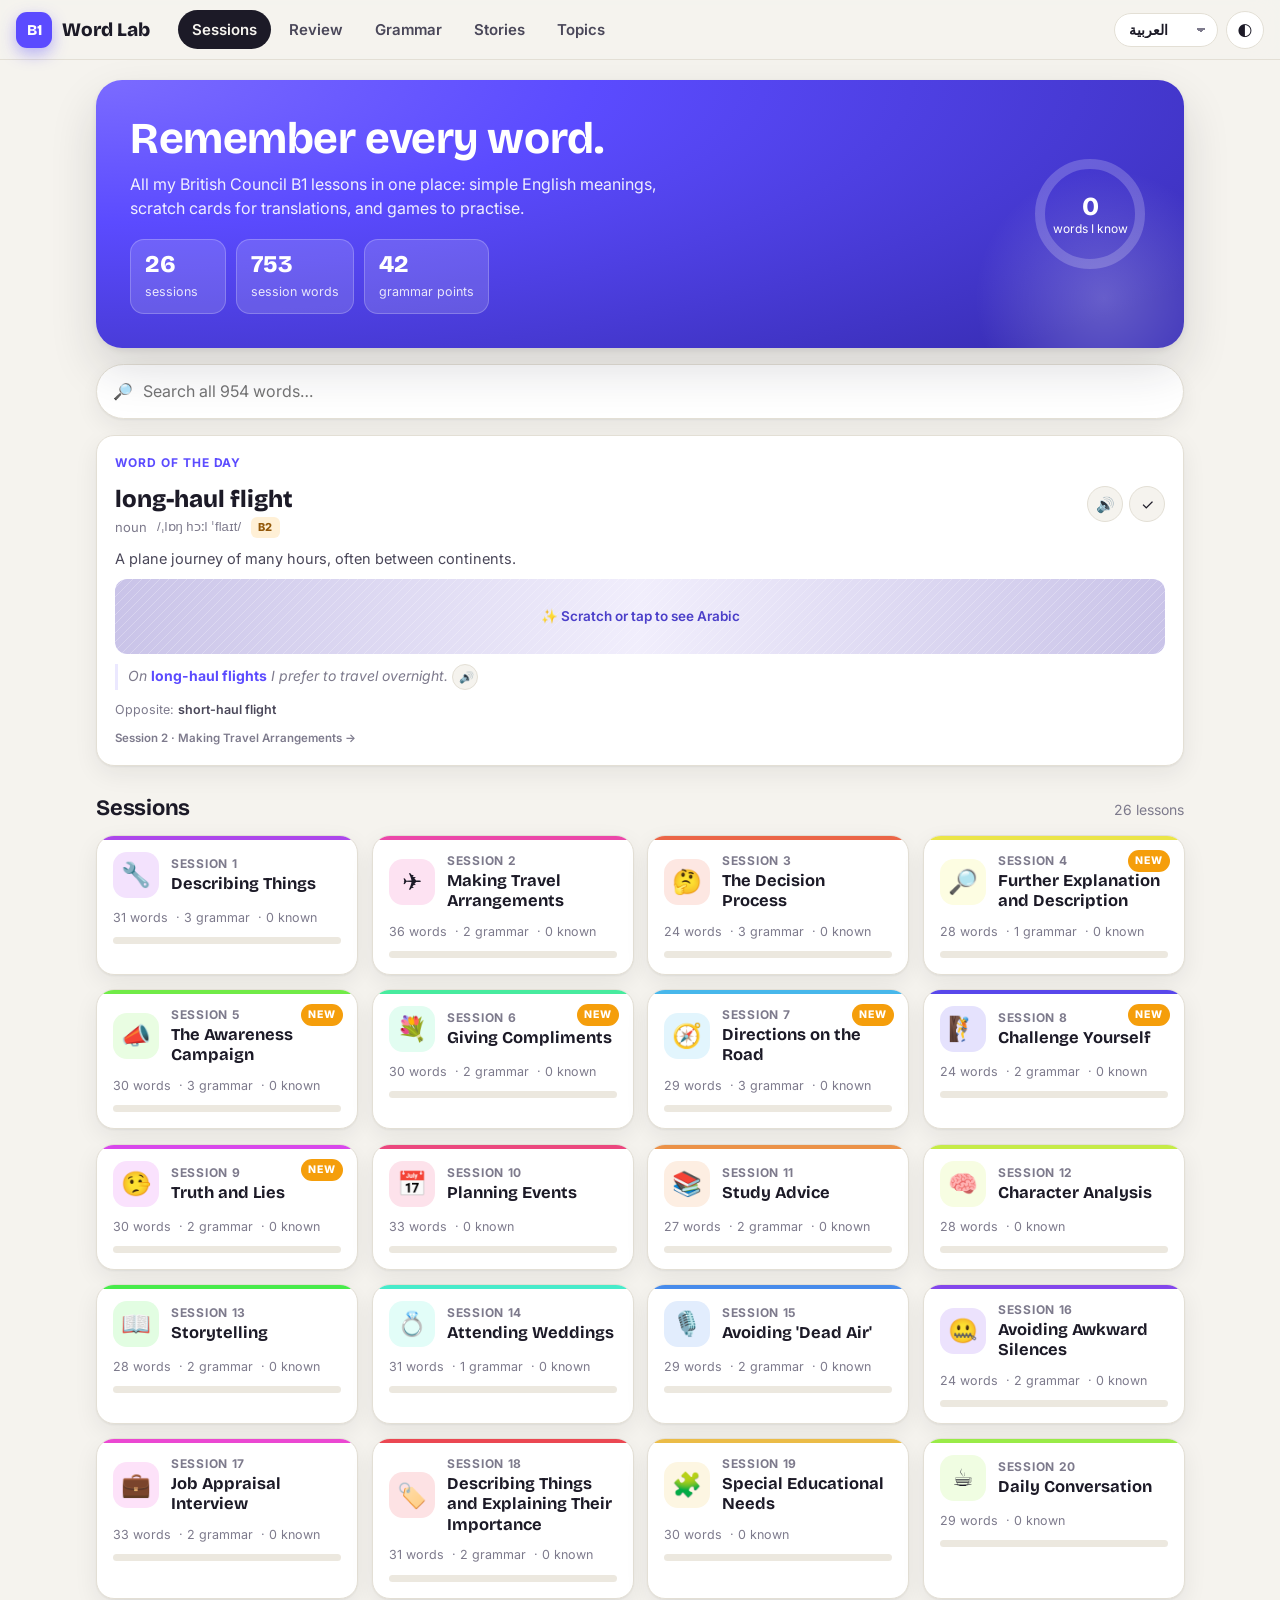
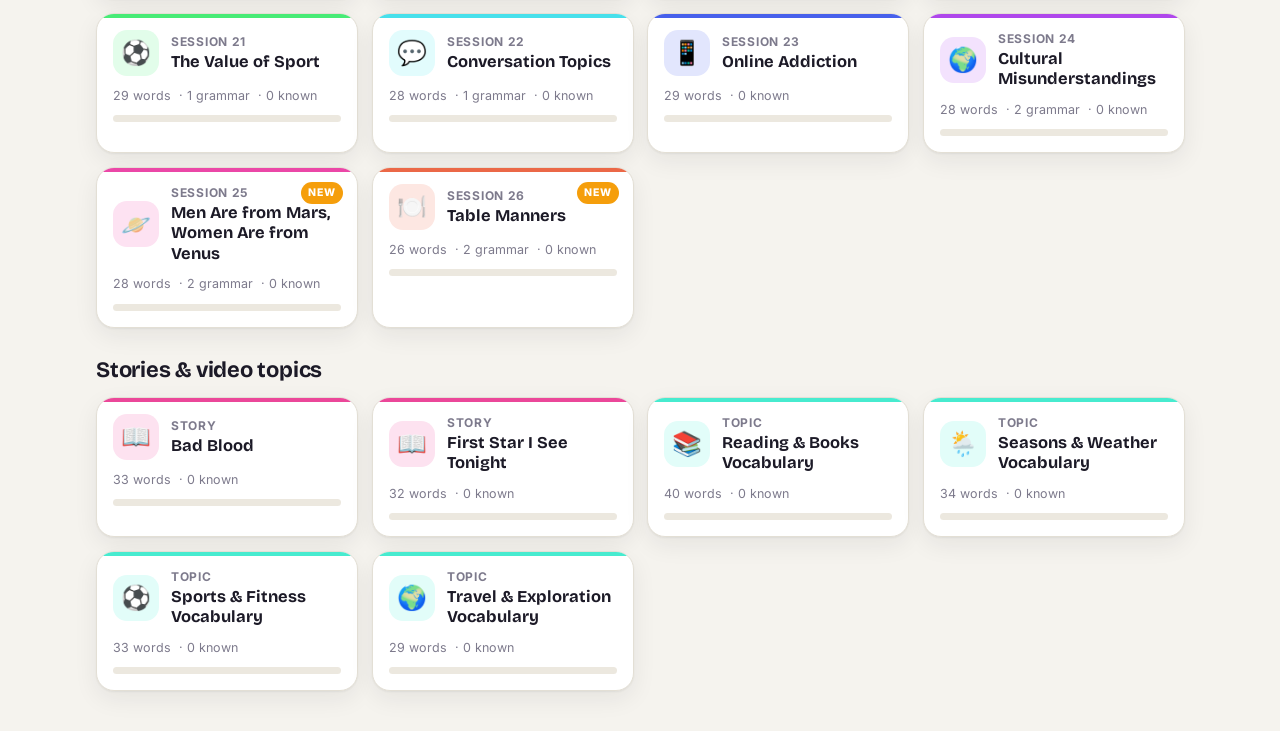
==== commit 92da5ddb: "feat: new B1 Word Lab app with all 26 sessions, scratch translations in 5 languages - New index.html" ====
--- a/index.html
+++ b/index.html
@@ -1,3826 +1,61 @@
-<!DOCTYPE html>
+<!doctype html>
 <html lang="en">
 <head>
-  <meta charset="UTF-8">
-  <meta name="viewport" content="width=device-width, initial-scale=1.0, maximum-scale=5.0, user-scalable=yes, viewport-fit=cover">
-  <meta name="description" content="British Council Intermediate B1 Courseware: Interactive Flashcards with Timer & Touch Gestures, Memory Match, Connect Game, 28-Question Comprehensive Exam, Second Conditional Grammar Lab, and Study Advice with British English Audio.">
-  <title>British Council | Intermediate B1 Courseware (Sessions 10 & 11)</title>
-
-  <!-- Google Fonts: Plus Jakarta Sans & Outfit -->
+  <meta charset="utf-8">
+  <meta name="viewport" content="width=device-width, initial-scale=1, viewport-fit=cover">
+  <title>B1 Word Lab</title>
+  <meta name="description" content="Vocabulary, grammar, stories and topics from my British Council B1 course, with B1 definitions and scratch-to-reveal translations.">
+  <meta name="theme-color" content="#5b4bff">
   <link rel="preconnect" href="https://fonts.googleapis.com">
   <link rel="preconnect" href="https://fonts.gstatic.com" crossorigin>
-  <link href="https://fonts.googleapis.com/css2?family=Outfit:wght@600;700;800;900&family=Plus+Jakarta+Sans:wght@400;500;600;700;800&display=swap" rel="stylesheet">
-
-  <!-- Production Modular Stylesheet -->
-  <link rel="stylesheet" href="./css/style.css">
+  <link href="https://fonts.googleapis.com/css2?family=Bricolage+Grotesque:opsz,wght@12..96,600;12..96,800&family=Inter:wght@400;500;600;700&family=Noto+Naskh+Arabic:wght@500;700&display=swap" rel="stylesheet">
+  <link rel="stylesheet" href="css/app2.css?v=4">
+  <link rel="icon" href="data:image/svg+xml,<svg xmlns='http://www.w3.org/2000/svg' viewBox='0 0 100 100'><rect width='100' height='100' rx='24' fill='%235b4bff'/><text x='50' y='68' font-size='52' text-anchor='middle' fill='white' font-family='Arial' font-weight='bold'>B1</text></svg>">
 </head>
 <body>
-
-  <!-- ========================================================================
-       TOP STICKY TOOLBAR WITH SESSION DROPDOWN & AUDIO PULSE
-       ======================================================================== -->
-  <header class="app-toolbar" id="topToolbar">
-    <div class="toolbar-wrap">
-      
-      <!-- Left: Brand Logo + Divider + Session Dropdown -->
-      <div class="toolbar-left">
-        <a href="./index.html" class="bc-brand-badge" title="British Council Courseware" style="text-decoration:none;">
-          <div class="bc-four-dots">
-            <span></span><span></span><span></span><span></span>
-          </div>
-          <span class="bc-title-text">BRITISH COUNCIL</span>
-        </a>
-
-        <div class="toolbar-divider desktop-only-select"></div>
-
-        <!-- DROPDOWN LIST: FROM 1 TO 13 (Desktop) -->
-        <div class="session-dropdown-container desktop-only-select">
-          <select id="sessionDropdown" class="session-select-box" aria-label="Select Session">
-            <option value="1">Session 1: Describing Things</option>
-            <option value="2">Session 2: Travel Arrangements</option>
-            <option value="3">Session 3: The Decision Process</option>
-            <option value="4">Session 4: Future Plans &amp; Ambitions</option>
-            <option value="5">Session 5: Work &amp; Workplace Culture</option>
-            <option value="6">Session 6: Technology &amp; Society</option>
-            <option value="7">Session 7: Health &amp; Well-being</option>
-            <option value="8">Session 8: Culture &amp; Communities</option>
-            <option value="9">Session 9: Environment &amp; Sustainability</option>
-            <option value="10">Session 10: Planning Events</option>
-            <option value="11">Session 11: Study Advice</option>
-            <option value="12">Session 12: Character Analysis</option>
-            <option value="13">Session 13: Storytelling &amp; Narrative Tenses</option>
-            <option value="14">Session 14: Attending Weddings &amp; Traditions</option>
-            <option value="15">Session 15: Conversation Skills (Avoiding 'dead air')</option>
-            <option value="16">Session 16: Improving Conversation Skills (Avoiding Awkward Silences)</option>
-            <option value="17">Session 17: Communicating with Confidence (Job Appraisal Interview)</option>
-            <option value="18">Session 18: Focus on Fluency (Describing Things &amp; Importance)</option>
-            <option value="19">Session 19: Special Educational Needs (Social &amp; Cultural Inclusion)</option>
-            <option value="20">Session 20: Conversation Skills (Daily Conversation)</option>
-            <option value="21">Session 21: Focus on Fluency (The Value of Sport)</option>
-            <option value="22">Session 22: Social &amp; Cultural Inclusion (Conversation Topics)</option>
-            <option value="23">Session 23: Focus on Fluency (Online Addiction)</option>
-            <option value="24">Session 24: Social &amp; Cultural Inclusion (Cultural Misunderstandings)</option>
-          </select>
-        </div>
-      </div>
-
-      <!-- Center: 3-Pillar Switcher (Direct access to all 3 parts of the app) -->
-      <nav class="toolbar-nav-links" aria-label="3 Pillars Navigation">
-        <div class="pillar-nav-track">
-          <a href="./index.html" class="pillar-tab-btn active" id="navPillarSessions">
-            <span>🎓</span>
-            <span>Sessions</span>
-            <span class="pillar-badge">24 Sessions</span>
-          </a>
-          <a href="./stories.html" class="pillar-tab-btn" id="navPillarStories">
-            <span>📚</span>
-            <span>Stories</span>
-            <span class="pillar-badge">2</span>
-          </a>
-          <a href="./topics.html" class="pillar-tab-btn" id="navPillarTopics">
-            <span>🌐</span>
-            <span>Topics &amp; Videos</span>
-            <span class="pillar-badge">4</span>
-          </a>
-        </div>
-      </nav>
-
-      <!-- Right: UK Voice, Theme Toggle, Mobile Menu -->
-      <div class="toolbar-right-tools">
-        <button id="britishAccentTestBtn" class="voice-tool-btn" title="British Voice Speech Test" aria-label="British Voice Test">
-          <span class="voice-flag">🇬🇧</span>
-          <span class="voice-label">UK Voice</span>
-          <div class="audio-wave-pulse" id="toolbarAudioWave">
-            <span></span><span></span><span></span>
-          </div>
-        </button>
-        <button id="toggleThemeBtn" class="theme-tool-btn" title="Toggle Light / Dark Mode" aria-label="Toggle Theme">
-          <span id="themeSymbol">🌙</span>
-        </button>
-        <button id="btnMobileToggle" class="menu-mobile-btn" aria-label="Open 3-Part Navigation Menu" aria-expanded="false">☰</button>
-      </div>
-
-    </div>
-
-    <!-- Smooth Horizontal Swipe Navigation Strip for Mobile -->
-    <nav class="mobile-nav-scroll-strip" aria-label="Quick Mobile Navigation">
-      <div class="mobile-session-select-wrap">
-        <select id="mobileSessionDropdown" class="mobile-session-select" aria-label="Select Course Session">
-          <option value="1">Session 1: Describing Things</option>
-          <option value="2">Session 2: Travel Arrangements</option>
-          <option value="3">Session 3: Decision Process</option>
-          <option value="4">Session 4: Future Plans</option>
-          <option value="5">Session 5: Work &amp; Workplace</option>
-          <option value="6">Session 6: Technology</option>
-          <option value="7">Session 7: Health</option>
-          <option value="8">Session 8: Culture</option>
-          <option value="9">Session 9: Environment</option>
-          <option value="10">Session 10: Event Planning</option>
-          <option value="11">Session 11: Study Advice</option>
-          <option value="12">Session 12: Character Analysis</option>
-          <option value="13">Session 13: Storytelling</option>
-          <option value="14">Session 14: Attending Weddings</option>
-          <option value="15">Session 15: Conversation Skills (Avoiding 'dead air')</option>
-          <option value="16">Session 16: Improving Conversation Skills</option>
-          <option value="17">Session 17: Communicating with Confidence</option>
-          <option value="18">Session 18: Describing Things &amp; Importance</option>
-          <option value="19">Session 19: Special Educational Needs</option>
-          <option value="20">Session 20: Conversation Skills (Daily Conversation)</option>
-          <option value="21">Session 21: Focus on Fluency (The Value of Sport)</option>
-          <option value="22">Session 22: Social &amp; Cultural Inclusion (Conversation Topics)</option>
-            <option value="23">Session 23: Focus on Fluency (Online Addiction)</option>
-            <option value="24">Session 24: Social &amp; Cultural Inclusion (Cultural Misunderstandings)</option>
-        </select>
-      </div>
-      <a href="./index.html" class="mobile-scroll-pill active">🎓 Sessions Hub</a>
-      <a href="./stories.html" class="mobile-scroll-pill">📚 Stories</a>
-      <a href="./topics.html" class="mobile-scroll-pill">🌐 Topics &amp; Videos</a>
-      <a href="#part1Flashcards" class="mobile-scroll-pill">🃏 3D Cards</a>
-      <a href="#part2GapFill" class="mobile-scroll-pill">✍️ Solve</a>
-      <a href="#part3Connect" class="mobile-scroll-pill">🔗 Connect</a>
-      <a href="#part4AllTest" class="mobile-scroll-pill">📝 Exam</a>
-      <a href="#courseMaterials" class="mobile-scroll-pill" id="mobileLinkSessionMaterials">📋 Handouts</a>
+  <a class="skip" href="#view">Skip to content</a>
+  <header class="topbar">
+    <a class="brand" href="#/" aria-label="Home">
+      <span class="brand-mark">B1</span>
+      <span class="brand-text">Word Lab</span>
+    </a>
+    <nav class="mainnav" aria-label="Main">
+      <a href="#/" data-nav="home">Sessions</a>
+      <a href="#/review" data-nav="review">Review</a>
+      <a href="#/grammar" data-nav="grammar">Grammar</a>
+      <a href="#/stories" data-nav="stories">Stories</a>
+      <a href="#/topics" data-nav="topics">Topics</a>
     </nav>
-
-    <!-- ========================================================================
-         UNIFIED 3-PART HAMBURGER DRAWER SYSTEM
-         ======================================================================== -->
-    <div id="drawerBackdrop" class="drawer-backdrop" aria-hidden="true"></div>
-    <div id="mobileDrawerMenu" class="mobile-menu-drawer" aria-label="Site Navigation Drawer">
-      <div class="drawer-header">
-        <div class="bc-brand-badge">
-          <div class="bc-four-dots">
-            <span></span><span></span><span></span><span></span>
-          </div>
-          <span>NAVIGATION MENU</span>
-        </div>
-        <button type="button" class="drawer-close-btn" id="btnDrawerClose">✕</button>
-      </div>
-
-      <div class="drawer-scroll-body">
-        <!-- PART 1: COURSE SESSIONS -->
-        <div class="drawer-part-group">
-          <div class="drawer-part-title">
-            <span>🎓 PART 1: COURSE SESSIONS</span>
-            <span class="part-badge">24 Sessions</span>
-          </div>
-
-          <!-- Quick Jump Chips Bar for Instant Mobile Access -->
-          <div class="drawer-quick-jump">
-            <span class="quick-jump-label">⚡ Direct Jump to Session (1–22):</span>
-            <div class="quick-jump-chips">
-              <button type="button" class="jump-chip" onclick="switchSession('1')">01</button>
-              <button type="button" class="jump-chip" onclick="switchSession('2')">02</button>
-              <button type="button" class="jump-chip" onclick="switchSession('3')">03</button>
-              <button type="button" class="jump-chip" onclick="switchSession('4')">04</button>
-              <button type="button" class="jump-chip" onclick="switchSession('5')">05</button>
-              <button type="button" class="jump-chip" onclick="switchSession('6')">06</button>
-              <button type="button" class="jump-chip" onclick="switchSession('7')">07</button>
-              <button type="button" class="jump-chip" onclick="switchSession('8')">08</button>
-              <button type="button" class="jump-chip" onclick="switchSession('9')">09</button>
-              <button type="button" class="jump-chip" onclick="switchSession('10')">10</button>
-              <button type="button" class="jump-chip" onclick="switchSession('11')">11</button>
-              <button type="button" class="jump-chip" onclick="switchSession('12')">12</button>
-              <button type="button" class="jump-chip" onclick="switchSession('13')">13</button>
-              <button type="button" class="jump-chip" onclick="switchSession('14')">14</button>
-              <button type="button" class="jump-chip" onclick="switchSession('15')">15</button>
-              <button type="button" class="jump-chip" onclick="switchSession('16')">16</button>
-              <button type="button" class="jump-chip" onclick="switchSession('17')">17</button>
-              <button type="button" class="jump-chip" onclick="switchSession('18')">18</button>
-              <button type="button" class="jump-chip" onclick="switchSession('19')">19</button>
-              <button type="button" class="jump-chip" onclick="switchSession('20')">20</button>
-              <button type="button" class="jump-chip jump-chip-featured" onclick="switchSession('21')">21 🏃</button>
-              <button type="button" class="jump-chip jump-chip-featured" onclick="switchSession('22')">22 🗣️</button>
-              <button type="button" class="jump-chip jump-chip-featured" onclick="switchSession('23')">23 💻</button>
-              <button type="button" class="jump-chip jump-chip-featured" onclick="switchSession('24')">24 🌍</button>
-            </div>
-          </div>
-          <a href="./index.html" class="drawer-item-link active">
-            <span class="drawer-item-icon">📂</span>
-            <div class="drawer-item-text">
-              <strong>All Course Sessions Hub</strong>
-              <small>Sessions 1–22 Handouts, Whiteboards &amp; Interactive Testing</small>
-            </div>
-          </a>
-          <div class="drawer-session-list">
-            <a href="javascript:void(0)" class="drawer-session-card" onclick="switchSession('1')">
-              <span class="drawer-session-num">01</span>
-              <div class="drawer-session-info">
-                <span class="drawer-session-title">Describing Things</span>
-                <span class="drawer-session-desc">Tools, Dimensions &amp; Workshop Materials</span>
-              </div>
-              <span class="drawer-session-status">Interactive</span>
-            </a>
-            <a href="javascript:void(0)" class="drawer-session-card" onclick="switchSession('2')">
-              <span class="drawer-session-num">02</span>
-              <div class="drawer-session-info">
-                <span class="drawer-session-title">Travel Arrangements</span>
-                <span class="drawer-session-desc">Airport Delays, Indirect Qs &amp; Past Tenses</span>
-              </div>
-              <span class="drawer-session-status">Interactive</span>
-            </a>
-            <a href="javascript:void(0)" class="drawer-session-card" onclick="switchSession('3')">
-              <span class="drawer-session-num">03</span>
-              <div class="drawer-session-info">
-                <span class="drawer-session-title">The Decision Process</span>
-                <span class="drawer-session-desc">Ways to Express Regret &amp; Evaluation Lab</span>
-              </div>
-              <span class="drawer-session-status">Interactive</span>
-            </a>
-            <a href="javascript:void(0)" class="drawer-session-card" onclick="switchSession('4')">
-              <span class="drawer-session-num">04</span>
-              <div class="drawer-session-info">
-                <span class="drawer-session-title">Future Plans &amp; Ambitions</span>
-                <span class="drawer-session-desc">Career Goals &amp; Life Milestones</span>
-              </div>
-            </a>
-            <a href="javascript:void(0)" class="drawer-session-card" onclick="switchSession('5')">
-              <span class="drawer-session-num">05</span>
-              <div class="drawer-session-info">
-                <span class="drawer-session-title">Work &amp; Workplace Culture</span>
-                <span class="drawer-session-desc">Office Collaboration &amp; Meetings</span>
-              </div>
-            </a>
-            <a href="javascript:void(0)" class="drawer-session-card" onclick="switchSession('6')">
-              <span class="drawer-session-num">06</span>
-              <div class="drawer-session-info">
-                <span class="drawer-session-title">Technology &amp; Society</span>
-                <span class="drawer-session-desc">AI, Digital Trends &amp; Modern Life</span>
-              </div>
-            </a>
-            <a href="javascript:void(0)" class="drawer-session-card" onclick="switchSession('7')">
-              <span class="drawer-session-num">07</span>
-              <div class="drawer-session-info">
-                <span class="drawer-session-title">Health &amp; Well-being</span>
-                <span class="drawer-session-desc">Balanced Lifestyle &amp; Stress Relief</span>
-              </div>
-            </a>
-            <a href="javascript:void(0)" class="drawer-session-card" onclick="switchSession('8')">
-              <span class="drawer-session-num">08</span>
-              <div class="drawer-session-info">
-                <span class="drawer-session-title">Culture &amp; Communities</span>
-                <span class="drawer-session-desc">Traditions &amp; Social Customs</span>
-              </div>
-            </a>
-            <a href="javascript:void(0)" class="drawer-session-card" onclick="switchSession('9')">
-              <span class="drawer-session-num">09</span>
-              <div class="drawer-session-info">
-                <span class="drawer-session-title">Environment &amp; Nature</span>
-                <span class="drawer-session-desc">Climate, Conservation &amp; Wildlife</span>
-              </div>
-            </a>
-            <a href="javascript:void(0)" class="drawer-session-card" onclick="switchSession('10')">
-              <span class="drawer-session-num">10</span>
-              <div class="drawer-session-info">
-                <span class="drawer-session-title">Planning Events</span>
-                <span class="drawer-session-desc">5 Event Profiles, Second Conditional &amp; Team Tasks</span>
-              </div>
-              <span class="drawer-session-status">Interactive</span>
-            </a>
-            <a href="javascript:void(0)" class="drawer-session-card" onclick="switchSession('11')">
-              <span class="drawer-session-num">11</span>
-              <div class="drawer-session-info">
-                <span class="drawer-session-title">Study Advice &amp; Habits</span>
-                <span class="drawer-session-desc">Memory Techniques, Listening &amp; Note-Taking</span>
-              </div>
-              <span class="drawer-session-status">Interactive</span>
-            </a>
-            <a href="javascript:void(0)" class="drawer-session-card" onclick="switchSession('12')">
-              <span class="drawer-session-num">12</span>
-              <div class="drawer-session-info">
-                <span class="drawer-session-title">Character Analysis</span>
-                <span class="drawer-session-desc">Personality Traits, Lead-In &amp; Classroom Notes</span>
-              </div>
-              <span class="drawer-session-status">Interactive</span>
-            </a>
-            <a href="javascript:void(0)" class="drawer-session-card" onclick="switchSession('13')">
-              <span class="drawer-session-num">13</span>
-              <div class="drawer-session-info">
-                <span class="drawer-session-title">Storytelling &amp; Narrative Tenses</span>
-                <span class="drawer-session-desc">Past Tenses, Fred the Fish &amp; Timeline Lab</span>
-              </div>
-              <span class="drawer-session-status">Interactive</span>
-            </a>
-            <a href="javascript:void(0)" class="drawer-session-card" onclick="switchSession('14')">
-              <span class="drawer-session-num">14</span>
-              <div class="drawer-session-info">
-                <span class="drawer-session-title">Attending Weddings</span>
-                <span class="drawer-session-desc">Wedding Customs, Echo Questions &amp; CD Player Story</span>
-              </div>
-              <span class="drawer-session-status">Interactive</span>
-            </a>
-            <a href="javascript:void(0)" class="drawer-session-card" onclick="switchSession('15')">
-              <span class="drawer-session-num">15</span>
-              <div class="drawer-session-info">
-                <span class="drawer-session-title">Conversation Skills: Avoiding Dead Air</span>
-                <span class="drawer-session-desc">Active Listening, Polite Rejoinders &amp; Classroom Board</span>
-              </div>
-              <span class="drawer-session-status">Interactive</span>
-            </a>
-            <a href="javascript:void(0)" class="drawer-session-card" onclick="switchSession('16')">
-              <span class="drawer-session-num">16</span>
-              <div class="drawer-session-info">
-                <span class="drawer-session-title">Conversation Skills: Awkward Silences</span>
-                <span class="drawer-session-desc">Question Tags, Intonation Lab &amp; Board Photos</span>
-              </div>
-              <span class="drawer-session-status">Interactive</span>
-            </a>
-            <a href="javascript:void(0)" class="drawer-session-card" onclick="switchSession('17')">
-              <span class="drawer-session-num">17</span>
-              <div class="drawer-session-info">
-                <span class="drawer-session-title">Job Appraisal Interview</span>
-                <span class="drawer-session-desc">Modal Recommendations, Emma's Report &amp; Feedback</span>
-              </div>
-              <span class="drawer-session-status">Interactive</span>
-            </a>
-            <a href="javascript:void(0)" class="drawer-session-card" onclick="switchSession('18')">
-              <span class="drawer-session-num">18</span>
-              <div class="drawer-session-info">
-                <span class="drawer-session-title">Describing Things &amp; Importance</span>
-                <span class="drawer-session-desc">Focus on Fluency, Lost Property &amp; 3 Conversations</span>
-              </div>
-              <span class="drawer-session-status">Interactive</span>
-            </a>
-            <a href="javascript:void(0)" class="drawer-session-card" onclick="switchSession('19')">
-              <span class="drawer-session-num">19</span>
-              <div class="drawer-session-info">
-                <span class="drawer-session-title">Special Educational Needs</span>
-                <span class="drawer-session-desc">Social Inclusion, Helen's Readings &amp; Accessibility</span>
-              </div>
-              <span class="drawer-session-status">Interactive</span>
-            </a>
-            <a href="javascript:void(0)" class="drawer-session-card" onclick="switchSession('20')">
-              <span class="drawer-session-num">20</span>
-              <div class="drawer-session-info">
-                <span class="drawer-session-title">Daily Conversation</span>
-                <span class="drawer-session-desc">Conversation Skills, Openers, Leave-Taking &amp; Departure</span>
-              </div>
-              <span class="drawer-session-status">Interactive</span>
-            </a>
-            <a href="javascript:void(0)" class="drawer-session-card" onclick="switchSession('21')">
-              <span class="drawer-session-num">21</span>
-              <div class="drawer-session-info">
-                <span class="drawer-session-title">The Value of Sport</span>
-                <span class="drawer-session-desc">Focus on Fluency, Triathlons, Multiword Verbs &amp; Weightlifting</span>
-              </div>
-              <span class="drawer-session-status">Interactive</span>
-            </a>
-            <a href="javascript:void(0)" class="drawer-session-card" onclick="switchSession('22')">
-              <span class="drawer-session-num">22</span>
-              <div class="drawer-session-info">
-                <span class="drawer-session-title">Conversation Topics</span>
-                <span class="drawer-session-desc">Social Inclusion, The 3 A's Strategy &amp; Extreme Adjectives</span>
-              </div>
-              <span class="drawer-session-status">Interactive</span>
-            </a>
-            <a href="javascript:void(0)" class="drawer-session-card" onclick="switchSession('23')">
-              <span class="drawer-session-num">23</span>
-              <div class="drawer-session-info">
-                <span class="drawer-session-title">Online Addiction</span>
-                <span class="drawer-session-desc">Focus on Fluency, Leon's Case Study &amp; 7-Day Digital Detox</span>
-              </div>
-              <span class="drawer-session-status">Interactive</span>
-            </a>
-            <a href="javascript:void(0)" class="drawer-session-card" onclick="switchSession('24')">
-              <span class="drawer-session-num">24</span>
-              <div class="drawer-session-info">
-                <span class="drawer-session-title">Cultural Misunderstandings</span>
-                <span class="drawer-session-desc">Social Inclusion, Past Modals of Advice &amp; Etiquette Dilemmas</span>
-              </div>
-              <span class="drawer-session-status">Interactive</span>
-            </a>
-          </div>
-        </div>
-
-        <!-- PART 2: BRITISH COUNCIL STORIES -->
-        <div class="drawer-part-group">
-          <div class="drawer-part-title">
-            <span>📚 PART 2: GRADED STORIES</span>
-            <span class="part-badge">A2/B1 Stories</span>
-          </div>
-          <a href="./stories.html?story=bad_blood" class="drawer-item-link">
-            <span class="drawer-item-icon">🧛‍♂️</span>
-            <div class="drawer-item-text">
-              <strong>Bad Blood</strong>
-              <small>Full Story • 32 Words • 4 Testing Games</small>
-            </div>
-          </a>
-          <a href="./stories.html?story=first_star" class="drawer-item-link">
-            <span class="drawer-item-icon">✨</span>
-            <div class="drawer-item-text">
-              <strong>First Star I See Tonight</strong>
-              <small>Full Story • 32 Words • 4 Testing Games</small>
-            </div>
-          </a>
-        </div>
-
-        <!-- PART 3: MAJOR TOPICS & VIDEOS -->
-        <div class="drawer-part-group">
-          <div class="drawer-part-title">
-            <span>🌐 PART 3: MAJOR TOPICS &amp; VIDEOS</span>
-            <span class="part-badge">YouTube Lessons</span>
-          </div>
-          <a href="./topics.html?topic=travel_and_exploration" class="drawer-item-link">
-            <span class="drawer-item-icon">✈️</span>
-            <div class="drawer-item-text">
-              <strong>Travel &amp; Exploration</strong>
-              <small>Video Lesson • 30 Words • 4 Testing Games</small>
-            </div>
-          </a>
-          <a href="./topics.html?topic=sports_and_athletics" class="drawer-item-link">
-            <span class="drawer-item-icon">⚽</span>
-            <div class="drawer-item-text">
-              <strong>Sports &amp; Fitness</strong>
-              <small>Video Lesson • 34 Words • 4 Testing Games</small>
-            </div>
-          </a>
-          <a href="./topics.html?topic=reading_and_books" class="drawer-item-link">
-            <span class="drawer-item-icon">📚</span>
-            <div class="drawer-item-text">
-              <strong>Reading &amp; Books</strong>
-              <small>Video Lesson • 42 Words • 4 Testing Games</small>
-            </div>
-          </a>
-          <a href="./topics.html?topic=seasons_and_weather" class="drawer-item-link">
-            <span class="drawer-item-icon">🌦️</span>
-            <div class="drawer-item-text">
-              <strong>Seasons &amp; Weather</strong>
-              <small>Video Lesson • 35 Words • 4 Testing Games</small>
-            </div>
-          </a>
-        </div>
-      </div>
-    </div>
-
-    <!-- Notification Bar for other sessions -->
-    <div id="sessionNotice" class="session-alert-banner">
-      ℹ️ Session <span id="sessionNumberDisplay">1</span> has no material yet. Automatically showing active Session 11: Study Advice.
+    <div class="top-tools">
+      <label class="lang-pick" title="Translation language">
+        <span class="sr">Translation language</span>
+        <select id="langSelect"></select>
+      </label>
+      <button class="icon-btn" id="themeBtn" aria-label="Switch light/dark theme">◐</button>
     </div>
   </header>
 
-  <!-- ========================================================================
-       MAIN PAGE CONTAINER
-       ======================================================================== -->
-  <main class="main-page-container">
+  <main id="view" tabindex="-1"></main>
 
-    <!-- HERO OVERVIEW -->
-    <section class="hero-panel" id="heroOverview">
-      <div>
-        <div class="hero-tag-pills">
-          <span id="heroActiveSessionTag" class="hero-tag-pill pill-gold">ACTIVE SESSION 11</span>
-          <span class="hero-tag-pill pill-glass">INTERMEDIATE B1</span>
-          <span id="heroDocCodeTag" class="hero-tag-pill pill-glass">DOC: ARS_B1_08_I039CEU</span>
-        </div>
-        <h1 id="heroTitle" class="hero-heading">Study Advice &amp; <span>Second Conditional</span></h1>
-        <p id="heroSubtitle" class="hero-subtitle-text">
-          Master 28 B1/B2/C1 study advice vocabulary words and listening idioms, practice Second Conditional advice structures ('If I were you, I would...'), and explore teacher coaching insights with British audio.
-        </p>
-        <div class="hero-stats-row">
-          <div class="hero-stat-cell">
-            <span class="big-val">4</span>
-            <span class="lbl">Card Games &amp; Tests</span>
-          </div>
-          <div class="hero-stat-cell">
-            <span id="heroVocabCount" class="big-val">28</span>
-            <span class="lbl">Total Vocabulary</span>
-          </div>
-          <div class="hero-stat-cell">
-            <span class="big-val">100%</span>
-            <span class="lbl">Mobile &amp; Netlify Ready</span>
-          </div>
-        </div>
-      </div>
-
-      <!-- Quick Part Launcher -->
-      <div class="hero-quick-launcher">
-        <span style="font-size:0.8rem; font-weight:800; color:#38bdf8; text-transform:uppercase;">The 4 Vocabulary Parts:</span>
-        <div class="quick-part-grid">
-          <a href="#part1Flashcards" class="quick-part-btn">
-            <strong>Part 1: Cards &amp; Timer</strong>
-            <small>Word explanations &amp; audio</small>
-          </a>
-          <a href="#part2GapFill" class="quick-part-btn">
-            <strong>Part 2: Sentence Solve</strong>
-            <small>Contextual gap-fill challenge</small>
-          </a>
-          <a href="#part3Connect" class="quick-part-btn">
-            <strong>Part 3: Connect</strong>
-            <small>Interactive matching test</small>
-          </a>
-          <a href="#part4AllTest" class="quick-part-btn">
-            <strong>Part 4: All Words Test</strong>
-            <small id="heroPart4Subtext">28-question final exam</small>
-          </a>
-        </div>
-        <div style="background:rgba(0,0,0,0.2); padding:0.6rem 0.9rem; border-radius:var(--radius-sm); font-size:0.8rem; color:#e0f2fe; display:flex; justify-content:space-between; align-items:center;">
-          <span id="heroAudioStatus">🎧 British English voice synthesis active</span>
-          <button id="heroAudioPlayBtn" class="audio-circle-btn" onclick="speakUK('British Council Session eleven: Study advice and second conditional.')">🔊</button>
-        </div>
-      </div>
-    </section>
-
-    <!-- ========================================================================
-         PART 1: WORDS WITH EXPLANATION USING CARD GAMES (WITH TIMER & TOUCH)
-         ======================================================================== -->
-    <section class="content-block" id="part1Flashcards">
-      <div class="block-header">
-        <div>
-          <span class="block-tag">Part 1 • Word Explanations</span>
-          <h2 class="block-title">3D Flashcards with Timer, Gestures &amp; British Audio</h2>
-          <p class="block-desc">
-            Learn every vocabulary word with clean B1 English definitions and workplace example sentences. Tap or swipe up to flip, swipe left/right to navigate!
-          </p>
-        </div>
-        <div style="display:flex; align-items:center; gap:0.6rem; flex-wrap:wrap;">
-          <span id="streakBadge" class="pill-counter" style="color:var(--amber); border-color:var(--amber);">🔥 Streak: 0</span>
-          <span id="masteredBadge" class="pill-counter">0 / 28 Mastered</span>
-        </div>
-      </div>
-
-      <div class="part-panel-box">
-        <!-- Timer Bar -->
-        <div class="timer-action-bar">
-          <div class="timer-badge-group">
-            <span style="font-size:0.8rem; font-weight:800; color:var(--text-muted);">SPEED TIMER:</span>
-            <span id="flashcardTimerDisplay" class="countdown-timer-text">⏱ 15s</span>
-            <select id="flashcardTimerSelect" class="timer-selector" aria-label="Timer Duration">
-              <option value="10">10s (Sprint)</option>
-              <option value="15" selected>15s (Standard)</option>
-              <option value="25">25s (Relaxed)</option>
-              <option value="0">Off (No Timer)</option>
-            </select>
-            <button id="btnPauseTimer" class="btn-outline-subtle" style="padding:0.2rem 0.6rem; font-size:0.78rem;">⏸ Pause</button>
-          </div>
-          <button id="btnMarkMastered" class="btn-outline-subtle" style="color:var(--emerald); border-color:var(--emerald);">
-            ☆ Mark Mastered
-          </button>
-        </div>
-
-        <!-- Card Display Order Choice: Definition First vs Word First -->
-        <div class="card-mode-toggle-bar">
-          <span class="mode-toggle-label">Start Each Card With:</span>
-          <div class="segmented-control" role="group" aria-label="Default Front Side Preference">
-            <button type="button" id="btnModeDefFirst" class="segment-btn active" data-side="defFirst">
-              📖 Definition First
-            </button>
-            <button type="button" id="btnModeWordFirst" class="segment-btn" data-side="wordFirst">
-              🔤 Word First
-            </button>
-          </div>
-        </div>
-
-        <!-- 3D Card Stage -->
-        <div class="flashcard-stage-center">
-          <div class="flashcard-3d-viewport" id="cardViewport" title="Click or swipe on card to flip">
-            <div class="flashcard-flipper" id="cardFlipper">
-              
-              <!-- CARD FRONT PLANE -->
-              <div class="card-plane card-plane-front" id="cardPlaneFront">
-                <!-- Populated dynamically by app.js -->
-              </div>
-
-              <!-- CARD BACK PLANE -->
-              <div class="card-plane card-plane-back" id="cardBackPlane">
-                <!-- Populated dynamically by app.js -->
-              </div>
-
-            </div>
-          </div>
-
-          <!-- Navigation Controls -->
-          <div class="flashcard-controls-row">
-            <button id="btnPrevWord" class="btn-outline-subtle">◀ Prev</button>
-            <span id="cardStepBadge" class="pill-counter">1 / 28</span>
-            <button id="btnFlipCardManual" class="btn-solid-blue">🔄 Flip</button>
-            <button id="btnNextWord" class="btn-outline-subtle">Next ▶</button>
-            <button id="btnShuffleWords" class="btn-outline-subtle">🔀 Shuffle</button>
-          </div>
-        </div>
-      </div>
-    </section>
-
-    <!-- ========================================================================
-         PART 2: SENTENCE GAP-FILL CHALLENGE (ACTIVE CONTEXTUAL SOLVING)
-         Replaces blind luck flip game with real skill, solving & recall!
-         ======================================================================== -->
-    <section class="content-block" id="part2GapFill">
-      <div class="block-header">
-        <div>
-          <span class="block-tag">Part 2 • Contextual Recall Challenge</span>
-          <h2 class="block-title">Sentence Gap-Fill &amp; Solving Challenge</h2>
-          <p class="block-desc">
-            Complete the authentic sentence from the session. Test your memory, vocabulary application, and contextual understanding!
-          </p>
-        </div>
-        <div style="display:flex; align-items:center; gap:0.6rem; flex-wrap:wrap;">
-          <span id="gapfillScoreBadge" class="pill-counter" style="color:var(--emerald); border-color:var(--emerald);">Solved: 0 / 28</span>
-          <span id="gapfillStreakBadge" class="pill-counter" style="color:var(--amber); border-color:var(--amber);">Streak: 0 🔥</span>
-        </div>
-      </div>
-
-      <div class="part-panel-box">
-        <div class="gapfill-game-box">
-          <div class="gapfill-stats-bar">
-            <span id="gapfillCounter" style="font-weight:800; color:var(--bc-blue);">Sentence 1 of 28</span>
-            <div style="display:flex; gap:0.5rem;">
-              <button type="button" class="btn-outline-subtle" id="btnGapfillShuffle" style="padding:0.3rem 0.8rem; font-size:0.82rem;">🔀 Shuffle</button>
-              <button type="button" class="btn-outline-subtle" id="btnGapfillNext" style="padding:0.3rem 0.8rem; font-size:0.82rem;">Next Sentence ▶</button>
-            </div>
-          </div>
-
-          <!-- Sentence Target Box -->
-          <div class="gapfill-sentence-card">
-            <div id="gapfillSentenceDisplay" class="gapfill-sentence-text">
-              <!-- Rendered by JS -->
-            </div>
-            <div class="gapfill-hint-box" id="gapfillHintDisplay">
-              <!-- Clue & Definition hint -->
-            </div>
-          </div>
-
-          <!-- 4 Interactive Choice Buttons -->
-          <div class="gapfill-options-grid" id="gapfillOptionsGrid">
-            <!-- Rendered by JS -->
-          </div>
-
-          <!-- Feedback notification -->
-          <div id="gapfillFeedbackPane" class="gapfill-feedback-pane" style="display:none;"></div>
-        </div>
-      </div>
-    </section>
-
-    <!-- ========================================================================
-         PART 3: TEST AND CONNECT PART (CLICK WORD -> CLICK DEFINITION)
-         ======================================================================== -->
-    <section class="content-block" id="part3Connect">
-      <div class="block-header">
-        <div>
-          <span class="block-tag">Part 3 • Test &amp; Connect</span>
-          <h2 class="block-title">Word-to-Definition Connection Test</h2>
-          <p class="block-desc">
-            Select a word in Column 1, then click its corresponding definition in Column 2. Correct pairs lock together with checkmarks and British audio!
-          </p>
-        </div>
-        <div>
-          <span id="connectScoreBadge" class="pill-counter" style="color:var(--emerald); border-color:var(--emerald);">Connected: 0 / 8</span>
-        </div>
-      </div>
-
-      <div class="part-panel-box">
-        <div style="display:flex; justify-content:space-between; align-items:center; flex-wrap:wrap; gap:0.85rem; margin-bottom:1rem;">
-          <p style="font-size:0.88rem; color:var(--text-muted); margin:0;">
-            💡 <em>Step 1: Click any word on the left. Step 2: Click its match on the right.</em>
-          </p>
-          <button id="btnRefreshConnect" class="btn-outline-subtle" style="padding:0.35rem 0.85rem; font-size:0.82rem;">
-            🔀 Load New 8 Words
-          </button>
-        </div>
-
-        <div class="connect-split-layout">
-          <!-- Column 1: Words -->
-          <div class="connect-col" id="connectWordsCol">
-            <span class="connect-col-title">Column 1: Words</span>
-          </div>
-
-          <!-- Column 2: Definitions -->
-          <div class="connect-col" id="connectDefsCol">
-            <span class="connect-col-title">Column 2: English Definitions</span>
-          </div>
-        </div>
-
-        <div id="connectSuccessAlert" style="display:none; padding:1rem; border-radius:var(--radius-md); background:var(--emerald-bg); color:var(--emerald); font-weight:700; text-align:center; margin-top:1rem;">
-          🎉 Outstanding! All pairs in this set are connected! Click "Load New 8 Words" to practice the next batch.
-        </div>
-      </div>
-    </section>
-
-    <!-- ========================================================================
-         PART 4: COMPREHENSIVE TEST FOR ALL WORDS (FINAL EXAM)
-         ======================================================================== -->
-    <section class="content-block" id="part4AllTest">
-      <div class="block-header">
-        <div>
-          <span class="block-tag">Part 4 • Comprehensive Assessment</span>
-          <h2 class="block-title" id="part4ExamHeaderTitle">All-Words Final Exam (28 Questions)</h2>
-          <p class="block-desc" id="part4ExamDesc">
-            Test yourself on every single word from the PDF, handout slips, and slides. Instant grading, explanation breakdown, and score summary.
-          </p>
-        </div>
-      </div>
-
-      <div class="part-panel-box">
-        <div class="full-test-card">
-          <div class="test-status-bar">
-            <span id="testQuestionIndex" class="test-q-counter">Question 1 of 28</span>
-            <span id="testScoreDisplay" class="pill-counter" style="color:var(--emerald);">Score: 0</span>
-          </div>
-
-          <h3 class="test-lead-prompt" id="testLeadPrompt">Which vocabulary word matches this definition?</h3>
-          
-          <div class="test-choices-list" id="testChoicesList"></div>
-
-          <div style="display:flex; justify-content:flex-end; margin-top:1.5rem;">
-            <button id="btnRestartFullTest" class="btn-outline-subtle" style="font-size:0.85rem;">↺ Restart Exam</button>
-          </div>
-        </div>
-      </div>
-    </section>
-
-    <!-- ========================================================================
-         SESSION 10 MATERIALS: 5 EVENTS, READING MATCH (a–f), GRAMMAR & MEMO
-         ======================================================================== -->
-    <section class="content-block" id="courseMaterials" style="display:none;">
-      <div class="block-header">
-        <div>
-          <span class="block-tag">Course Materials • Handouts &amp; Slides</span>
-          <h2 class="block-title">The 5 Event Profiles &amp; Reading Match (a–f)</h2>
-          <p class="block-desc">
-            Complete descriptions from your classroom materials, verified against the teacher's interactive whiteboard answers.
-          </p>
-        </div>
-      </div>
-
-      <!-- 5 Events Grid -->
-      <div class="events-deck-grid">
-        
-        <!-- 1: Boat Building -->
-        <article class="event-info-box">
-          <div class="event-info-top">
-            <div>
-              <h3 style="font-size:1.2rem;">1. Boat Building</h3>
-              <small style="color:var(--text-muted); font-weight:700;">Handout Slip 1</small>
-            </div>
-            <span style="font-size:1.6rem;">🛶</span>
-          </div>
-          <div class="event-info-body">
-            <blockquote class="event-quote">
-              "Participants on this event really appreciate the opportunities to brainstorm, design and construct a boat from start to finish while paying careful attention to team processes (like decision-making, conflict resolution and feedback). Once constructed, the completed boats compete in a race. Only the lucky will stay dry! Boat building works for groups as small as five and as large as 300."
-            </blockquote>
-            <p style="font-size:0.86rem; color:var(--text-body); margin-top:auto;">
-              <strong>Matches Reading:</strong> Statements <strong>a</strong> (get wet) and <strong>f</strong> (group sizes 5 to 300).
-            </p>
-          </div>
-        </article>
-
-        <!-- 2: Nature Park Challenge -->
-        <article class="event-info-box">
-          <div class="event-info-top">
-            <div>
-              <h3 style="font-size:1.2rem;">2. Nature Park Challenge</h3>
-              <small style="color:var(--text-muted); font-weight:700;">Handout Slip 2</small>
-            </div>
-            <span style="font-size:1.6rem;">🎒</span>
-          </div>
-          <div class="event-info-body">
-            <blockquote class="event-quote">
-              "In this dynamic and fast-paced adventure, your group will face one surprise challenge after another. Each team of approximately four is given a backpack with supplies, a time limit and a series of missions to complete. This challenge can be brought to any nature park around the world, and is designed to capitalize on area resources, like boating lakes, climbing areas and bike paths. We mix sophisticated problem-solving challenges and orienteering skills with adventure elements (biking, hiking, rock climbing or kayaking) to test your teams' skill and time management."
-            </blockquote>
-            <p style="font-size:0.86rem; color:var(--text-body); margin-top:auto;">
-              <strong>Matches Reading:</strong> Statements <strong>b</strong> (physically fit), <strong>d</strong> (countryside), and <strong>e</strong> (walking).
-            </p>
-          </div>
-        </article>
-
-        <!-- 3: City Solutions -->
-        <article class="event-info-box">
-          <div class="event-info-top">
-            <div>
-              <h3 style="font-size:1.2rem;">3. City Solutions</h3>
-              <small style="color:var(--text-muted); font-weight:700;">Handout Slip 3</small>
-            </div>
-            <span style="font-size:1.6rem;">📷</span>
-          </div>
-          <div class="event-info-body">
-            <blockquote class="event-quote">
-              "Teams receive cameras, spending money, maps and a packet of envelopes with clues, then venture into a nearby city centre or town to beat the clock and complete a customised series of challenges and puzzles. Solution adventures provide meaningful opportunities for solving complex problems using the maximum amount of brainpower. Working in small teams of four to five and outfitted with a backpack full of supplies and a series of challenges to complete, you'll travel by foot to explore an environment of your choosing in order to better understand the business initiatives most critical to your organisation."
-            </blockquote>
-            <p style="font-size:0.86rem; color:var(--text-body); margin-top:auto;">
-              <strong>Matches Reading:</strong> Statement <strong>c</strong> (clever teams using brainpower).
-            </p>
-          </div>
-        </article>
-
-        <!-- 4: Plank Walk -->
-        <article class="event-info-box">
-          <div class="event-info-top">
-            <div>
-              <h3 style="font-size:1.2rem;">4. Plank Walk</h3>
-              <small style="color:var(--text-muted); font-weight:700;">Presentation Slide 1</small>
-            </div>
-            <span style="font-size:1.6rem;">🪵</span>
-          </div>
-          <div class="event-info-body">
-            <blockquote class="event-quote">
-              "In this exercise, a group of participants must coordinate their movements to help a teammate walk smoothly across a wooden plank or pair of planks. The rest of the team holds the supporting ropes under precise tension, requiring careful verbal communication, synchronized movement, and trust to guide the walker safely from a starting line to a designated finish line without anyone falling or stepping onto the floor."
-            </blockquote>
-            <p style="font-size:0.86rem; color:var(--text-body); margin-top:auto;">
-              <strong>Key Focus:</strong> Synchronized movement, ropes under tension, verbal trust.
-            </p>
-          </div>
-        </article>
-
-        <!-- 5: Tower of Power -->
-        <article class="event-info-box">
-          <div class="event-info-top">
-            <div>
-              <h3 style="font-size:1.2rem;">5. Tower of Power</h3>
-              <small style="color:var(--text-muted); font-weight:700;">Presentation Slide 2</small>
-            </div>
-            <span style="font-size:1.6rem;">🏗️</span>
-          </div>
-          <div class="event-info-body">
-            <blockquote class="event-quote">
-              "In this hands-on engineering activity, students or teams work together to build the tallest freestanding tower they can using only plastic cups and wooden craft sticks. It teaches foundational concepts in physics, balance, structural stability, and teamwork as they figure out how to layer the sticks to distribute weight without the tower collapsing."
-            </blockquote>
-            <p style="font-size:0.86rem; color:var(--text-body); margin-top:auto;">
-              <strong>Key Focus:</strong> Freestanding stability, weight distribution, physics.
-            </p>
-          </div>
-        </article>
-
-      </div>
-
-      <!-- Reading Matching Exercise a-f -->
-      <div class="part-panel-box">
-        <h3 style="font-size:1.25rem; font-weight:800; margin-bottom:0.4rem;">Reading Matching (a–f) Interactive Checker</h3>
-        <p style="font-size:0.9rem; color:var(--text-muted); margin-bottom:1.25rem;">
-          Choose the event for each statement and verify your score:
-        </p>
-
-        <div class="match-statements-wrap">
-          <div class="match-row-item">
-            <strong style="color:var(--bc-blue)">a.</strong>
-            <span>You are quite likely to get wet during this event.</span>
-            <select class="session-select-box" style="min-width:200px;" id="sel_match_a">
-              <option value="">-- Choose Event --</option>
-              <option value="Boat building">Boat building</option>
-              <option value="Nature park challenge">Nature park challenge</option>
-              <option value="City solutions">City solutions</option>
-            </select>
-          </div>
-          <div class="match-row-item">
-            <strong style="color:var(--bc-blue)">b.</strong>
-            <span>This event may require the participants to be physically fit.</span>
-            <select class="session-select-box" style="min-width:200px;" id="sel_match_b">
-              <option value="">-- Choose Event --</option>
-              <option value="Boat building">Boat building</option>
-              <option value="Nature park challenge">Nature park challenge</option>
-              <option value="City solutions">City solutions</option>
-            </select>
-          </div>
-          <div class="match-row-item">
-            <strong style="color:var(--bc-blue)">c.</strong>
-            <span>Teams that are clever will likely do well on this event.</span>
-            <select class="session-select-box" style="min-width:200px;" id="sel_match_c">
-              <option value="">-- Choose Event --</option>
-              <option value="Boat building">Boat building</option>
-              <option value="Nature park challenge">Nature park challenge</option>
-              <option value="City solutions">City solutions</option>
-            </select>
-          </div>
-          <div class="match-row-item">
-            <strong style="color:var(--bc-blue)">d.</strong>
-            <span>This event can be done in the countryside.</span>
-            <select class="session-select-box" style="min-width:200px;" id="sel_match_d">
-              <option value="">-- Choose Event --</option>
-              <option value="Boat building">Boat building</option>
-              <option value="Nature park challenge">Nature park challenge</option>
-              <option value="City solutions">City solutions</option>
-            </select>
-          </div>
-          <div class="match-row-item">
-            <strong style="color:var(--bc-blue)">e.</strong>
-            <span>Participants will spend a lot of time walking during this event.</span>
-            <select class="session-select-box" style="min-width:200px;" id="sel_match_e">
-              <option value="">-- Choose Event --</option>
-              <option value="Boat building">Boat building</option>
-              <option value="Nature park challenge">Nature park challenge</option>
-              <option value="City solutions">City solutions</option>
-            </select>
-          </div>
-          <div class="match-row-item">
-            <strong style="color:var(--bc-blue)">f.</strong>
-            <span>This event works for a wide range of group sizes.</span>
-            <select class="session-select-box" style="min-width:200px;" id="sel_match_f">
-              <option value="">-- Choose Event --</option>
-              <option value="Boat building">Boat building</option>
-              <option value="Nature park challenge">Nature park challenge</option>
-              <option value="City solutions">City solutions</option>
-            </select>
-          </div>
-        </div>
-
-        <div id="matchScoreResult" style="display:none; padding:1rem; border-radius:var(--radius-md); font-weight:700; margin-top:1rem;"></div>
-
-        <div style="display:flex; justify-content:space-between; align-items:center; flex-wrap:wrap; gap:0.75rem; margin-top:1.25rem;">
-          <div style="display:flex; gap:0.6rem;">
-            <button id="btnCheckMatching" class="btn-solid-blue">✓ Check Matches</button>
-            <button id="btnResetMatching" class="btn-outline-subtle">↺ Reset</button>
-          </div>
-          <button id="btnRevealBoardAnswers" class="btn-outline-subtle">👁 Show Whiteboard Key</button>
-        </div>
-      </div>
-    </section>
-
-    <!-- ========================================================================
-         GRAMMAR & CONVERSATIONAL FUNCTIONS (SESSION 10)
-         ======================================================================== -->
-    <section class="content-block" id="grammarSection" style="display:none;">
-      <div class="block-header">
-        <div>
-          <span class="block-tag">Language Functions • Page 2 &amp; 3</span>
-          <h2 class="block-title">Polite Interruptions &amp; Continuing</h2>
-          <p class="block-desc">
-            Essential workplace etiquette: how to interrupt politely using modal verbs and softeners, and how to resume after an interruption.
-          </p>
-        </div>
-      </div>
-
-      <div class="grammar-side-grid">
-        <!-- Interrupting -->
-        <div class="grammar-card col-inter">
-          <div style="display:flex; align-items:center; gap:0.75rem; margin-bottom:1rem; padding-bottom:0.75rem; border-bottom:1px solid var(--border-light);">
-            <span style="font-size:1.6rem;">✋</span>
-            <div>
-              <h3 style="font-size:1.2rem;">Interrupting Politely</h3>
-              <small style="color:var(--bc-blue); font-weight:800;">6 KEY EXPRESSIONS</small>
-            </div>
-          </div>
-          <div style="display:flex; flex-direction:column; gap:0.75rem;">
-            <div style="display:flex; justify-content:space-between; align-items:center; padding:0.75rem; background:var(--bg-subtle); border-radius:var(--radius-sm);">
-              <div>
-                <strong>"Sorry to interrupt you but …"</strong><br>
-                <small style="color:var(--text-muted)">Very polite apology softening the interruption.</small>
-              </div>
-              <button class="audio-circle-btn" onclick="speakUK('Sorry to interrupt you but...', 1.05)">🔊</button>
-            </div>
-            <div style="display:flex; justify-content:space-between; align-items:center; padding:0.75rem; background:var(--bg-subtle); border-radius:var(--radius-sm);">
-              <div>
-                <strong>"Could I interrupt here?"</strong><br>
-                <small style="color:var(--text-muted)">Polite modal verb 'Could'.</small>
-              </div>
-              <button class="audio-circle-btn" onclick="speakUK('Could I interrupt here?', 1.08)">🔊</button>
-            </div>
-            <div style="display:flex; justify-content:space-between; align-items:center; padding:0.75rem; background:var(--bg-subtle); border-radius:var(--radius-sm);">
-              <div>
-                <strong>"Do you mind if I say something?"</strong><br>
-                <small style="color:var(--text-muted)">Indirect polite request for permission.</small>
-              </div>
-              <button class="audio-circle-btn" onclick="speakUK('Do you mind if I say something?', 1.05)">🔊</button>
-            </div>
-            <div style="display:flex; justify-content:space-between; align-items:center; padding:0.75rem; background:var(--bg-subtle); border-radius:var(--radius-sm);">
-              <div>
-                <strong>"Could I just say something?"</strong><br>
-                <small style="color:var(--text-muted)">Softener 'just' reduces imposition.</small>
-              </div>
-              <button class="audio-circle-btn" onclick="speakUK('Could I just say something?', 1.08)">🔊</button>
-            </div>
-            <div style="display:flex; justify-content:space-between; align-items:center; padding:0.75rem; background:var(--bg-subtle); border-radius:var(--radius-sm);">
-              <div>
-                <strong>"Sorry, I just wanted to say …"</strong><br>
-                <small style="color:var(--text-muted)">Past form 'wanted' acts as polite distance.</small>
-              </div>
-              <button class="audio-circle-btn" onclick="speakUK('Sorry, I just wanted to say...', 1.05)">🔊</button>
-            </div>
-            <div style="display:flex; justify-content:space-between; align-items:center; padding:0.75rem; background:var(--bg-subtle); border-radius:var(--radius-sm);">
-              <div>
-                <strong>"I have a question."</strong><br>
-                <small style="color:var(--text-muted)">Direct, neutral; common in webinars.</small>
-              </div>
-              <button class="audio-circle-btn" onclick="speakUK('I have a question.')">🔊</button>
-            </div>
-          </div>
-        </div>
-
-        <!-- Continuing -->
-        <div class="grammar-card col-cont">
-          <div style="display:flex; align-items:center; gap:0.75rem; margin-bottom:1rem; padding-bottom:0.75rem; border-bottom:1px solid var(--border-light);">
-            <span style="font-size:1.6rem;">🔄</span>
-            <div>
-              <h3 style="font-size:1.2rem;">Continuing After an Interruption</h3>
-              <small style="color:var(--emerald); font-weight:800;">3 TRANSITION PHRASES</small>
-            </div>
-          </div>
-          <div style="display:flex; flex-direction:column; gap:0.75rem;">
-            <div style="display:flex; justify-content:space-between; align-items:center; padding:0.75rem; background:var(--bg-subtle); border-radius:var(--radius-sm);">
-              <div>
-                <strong>"To get back to what I was saying …"</strong><br>
-                <small style="color:var(--text-muted)">Clear, professional redirection to the agenda.</small>
-              </div>
-              <button class="audio-circle-btn" onclick="speakUK('To get back to what I was saying...')">🔊</button>
-            </div>
-            <div style="display:flex; justify-content:space-between; align-items:center; padding:0.75rem; background:var(--bg-subtle); border-radius:var(--radius-sm);">
-              <div>
-                <strong>"Anyway, as I was saying …"</strong><br>
-                <small style="color:var(--text-muted)">Friendly resume phrase.</small>
-              </div>
-              <button class="audio-circle-btn" onclick="speakUK('Anyway, as I was saying...')">🔊</button>
-            </div>
-            <div style="display:flex; justify-content:space-between; align-items:center; padding:0.75rem; background:var(--bg-subtle); border-radius:var(--radius-sm);">
-              <div>
-                <strong>"Anyway …"</strong><br>
-                <small style="color:var(--text-muted)">Quick informal conversational reset.</small>
-              </div>
-              <button class="audio-circle-btn" onclick="speakUK('Anyway...')">🔊</button>
-            </div>
-          </div>
-
-          <div style="background:var(--bg-subtle); padding:1.1rem; border-radius:var(--radius-sm); margin-top:1.5rem; border-left:4px solid var(--emerald); font-size:0.86rem;">
-            <strong>Intonation Note:</strong> Polite interruptions feature gentle <em>rising pitch (↗)</em> at the end, whereas rude interruptions sound flat or sharply <em>falling (↘)</em>.
-          </div>
-        </div>
-      </div>
-    </section>
-
-    <!-- ========================================================================
-         SESSION 11 MATERIALS: STUDY ADVICE, LISTENING INPUT & SECOND CONDITIONAL
-         ======================================================================== -->
-    <section class="content-block" id="session11Materials">
-      <div class="block-header">
-        <div>
-          <span class="block-tag">Session 11 Core Study Materials • Handout ARS_B1_08_I039CEU</span>
-          <h2 class="block-title">Study Advice, Teacher Dialogue &amp; Second Conditional</h2>
-          <p class="block-desc">
-            Verified classroom materials from your British Council Intermediate lesson, featuring Teacher John &amp; Maggie's coaching dialogue, Second Conditional grammar lab with 9 practice sentences, and hypothetical advice generator.
-          </p>
-        </div>
-      </div>
-
-      <!-- Module 1: Teacher Dialogue Analysis (Slide 4) -->
-      <div style="margin-bottom:2.5rem;">
-        <div style="display:flex; align-items:center; justify-content:space-between; margin-bottom:1rem; flex-wrap:wrap; gap:0.5rem;">
-          <h3 style="font-size:1.3rem; color:var(--text-main); display:flex; align-items:center; gap:0.5rem;">
-            <span>🎧</span> Input: When Teachers Talk (John &amp; Maggie Dialogue)
-          </h3>
-          <span class="teacher-badge">Slide 4 • British Council Listening</span>
-        </div>
-
-        <div class="study-advice-grid">
-          <!-- Card 1 -->
-          <article class="study-card">
-            <div class="study-card-header">
-              <span style="font-weight:800; color:var(--bc-blue); font-size:0.82rem;">QUESTION 1</span>
-              <button class="audio-circle-btn" onclick="speakUK('Why is John worried? John is worried because one of his students has problems with speaking.')" title="Listen in British English">🔊</button>
-            </div>
-            <h4 style="font-size:1.05rem; font-weight:800; color:var(--text-main);">Why is John worried?</h4>
-            <p style="font-size:0.92rem; color:var(--text-body); line-height:1.5;">
-              <strong>Teacher Insight:</strong> One of his students has persistent difficulties with speaking in class, freezing up and staying quiet during discussions.
-            </p>
-            <div style="margin-top:auto; font-size:0.82rem; color:var(--text-muted); font-style:italic;">
-              Focus: Recognizing language learning hurdles early.
-            </div>
-          </article>
-
-          <!-- Card 2 -->
-          <article class="study-card">
-            <div class="study-card-header">
-              <span style="font-weight:800; color:var(--violet); font-size:0.82rem;">QUESTION 2</span>
-              <button class="audio-circle-btn" onclick="speakUK('What two reasons does Maggie mention? First, translating from his native language into English, and second, lack of confidence.')" title="Listen in British English">🔊</button>
-            </div>
-            <h4 style="font-size:1.05rem; font-weight:800; color:var(--text-main);">What 2 reasons does Maggie mention?</h4>
-            <ul style="font-size:0.92rem; color:var(--text-body); line-height:1.55; padding-left:1.2rem; margin:0;">
-              <li><strong>1. Translating:</strong> The student is translating word-for-word from his native language into English, creating hesitation.</li>
-              <li><strong>2. Lack of confidence:</strong> Fear of making grammar mistakes in front of classmates.</li>
-            </ul>
-            <div style="margin-top:auto; font-size:0.82rem; color:var(--text-muted); font-style:italic;">
-              Key vocabulary: <em>Native language</em> &amp; <em>Lack of confidence</em>.
-            </div>
-          </article>
-
-          <!-- Card 3 -->
-          <article class="study-card">
-            <div class="study-card-header">
-              <span style="font-weight:800; color:var(--emerald); font-size:0.82rem;">QUESTION 3</span>
-              <button class="audio-circle-btn" onclick="speakUK('What does Maggie recommend? Teaching him to paraphrase and explaining to the whole class that mistakes are an essential part of learning.')" title="Listen in British English">🔊</button>
-            </div>
-            <h4 style="font-size:1.05rem; font-weight:800; color:var(--text-main);">What does Maggie recommend?</h4>
-            <p style="font-size:0.92rem; color:var(--text-body); line-height:1.5;">
-              Maggie recommends <strong>teaching the student to paraphrase</strong> (express thoughts using other familiar words) and openly telling the whole class that <strong>mistakes are an essential part of learning</strong>.
-            </p>
-            <div style="margin-top:auto; font-size:0.82rem; color:var(--text-muted); font-style:italic;">
-              Advice formula: <em>"If I were you, I would teach him to paraphrase."</em>
-            </div>
-          </article>
-
-          <!-- Card 4 -->
-          <article class="study-card">
-            <div class="study-card-header">
-              <span style="font-weight:800; color:var(--amber); font-size:0.82rem;">QUESTION 4</span>
-              <button class="audio-circle-btn" onclick="speakUK('What do you think about the story Maggie tells about an American sailing team? The team analyzed their mistakes calmly to discover weaknesses and won the championship.')" title="Listen in British English">🔊</button>
-            </div>
-            <h4 style="font-size:1.05rem; font-weight:800; color:var(--text-main);">The American Sailing Team Story</h4>
-            <p style="font-size:0.92rem; color:var(--text-body); line-height:1.5;">
-              Maggie shares how a championship sailing team analyzed every error calmly to discover underlying improvements. Instead of feeling ashamed of mistakes, champions view mistakes as data to improve.
-            </p>
-            <div style="margin-top:auto; font-size:0.82rem; color:var(--text-muted); font-style:italic;">
-              Takeaway: Treat mistakes as learning milestones, not failures.
-            </div>
-          </article>
-        </div>
-      </div>
-
-      <!-- Module 1B: British Council Portal: Phrases from the listening (Picture 1) -->
-      <div style="margin-bottom:2.5rem;" id="module1BListeningPhrases">
-        <div style="display:flex; align-items:center; justify-content:space-between; margin-bottom:1rem; flex-wrap:wrap; gap:0.5rem;">
-          <h3 style="font-size:1.3rem; color:var(--text-main); display:flex; align-items:center; gap:0.5rem;">
-            <span>🎧</span> British Council Portal: Phrases from the Listening
-          </h3>
-          <div style="display:flex; gap:0.5rem; align-items:center;">
-            <button type="button" class="btn-outline-subtle" onclick="openLightbox('portal_listening_phrases', 'Phrases from the Listening', 'Official British Council Portal Screenshot: matching phrases from teacher John &amp; Maggie listening dialogue.')" style="font-size:0.78rem; padding:0.3rem 0.75rem;">
-              👁 View Portal Screenshot
-            </button>
-            <span class="teacher-badge">Portal Exercise • Picture 1</span>
-          </div>
-        </div>
-
-        <div class="portal-window-frame">
-          <div class="portal-window-header">
-            <h4><span>📑</span> Phrases from the listening</h4>
-            <span style="font-size:0.8rem; opacity:0.9;">Match each phrase to its meaning.</span>
-          </div>
-          <div class="portal-window-body">
-            <p style="font-size:0.92rem; color:var(--text-muted); margin-bottom:1.25rem;">
-              Click a phrase on the left, then click its meaning on the right to match them:
-            </p>
-            <div class="portal-interactive-grid" id="portalListeningPhrasesGrid">
-              <!-- Populated by app.js -->
-            </div>
-            <div class="portal-actions-footer">
-              <button type="button" class="portal-btn-yellow" id="btnRestartListeningPhrases">↺ Restart exercise</button>
-              <div id="portalListeningMsg" style="font-size:0.9rem; font-weight:700; color:var(--emerald);"></div>
-              <button type="button" class="portal-btn-yellow" id="btnSolutionListeningPhrases">Solution</button>
-            </div>
-          </div>
-        </div>
-      </div>
-
-      <!-- Module 2: Second Conditional Grammar Lab (Slides 5 & 6) -->
-      <div style="margin-bottom:2.5rem;">
-        <div style="display:flex; align-items:center; justify-content:space-between; margin-bottom:1rem; flex-wrap:wrap; gap:0.5rem;">
-          <h3 style="font-size:1.3rem; color:var(--text-main); display:flex; align-items:center; gap:0.5rem;">
-            <span>📐</span> Grammar Lab: Second Conditional for Unreal Situations &amp; Advice
-          </h3>
-          <span class="teacher-badge">Slides 5 &amp; 6 • British Council Grammar</span>
-        </div>
-
-        <!-- Formula Card -->
-        <div class="grammar-formula-card">
-          <div style="display:flex; justify-content:space-between; align-items:flex-start; flex-wrap:wrap; gap:1rem; margin-bottom:1rem;">
-            <div>
-              <span style="font-size:0.75rem; font-weight:800; color:var(--bc-blue); text-transform:uppercase; letter-spacing:0.5px;">THE SECOND CONDITIONAL FORMULA:</span>
-              <h4 style="font-size:1.4rem; color:var(--text-main); margin-top:0.25rem;">
-                <code>If + Past Simple, would + infinitive without to</code>
-              </h4>
-            </div>
-            <button class="audio-circle-btn" onclick="speakUK('If I had this problem, I would try to identify the reason first. If I were you, I would teach him to paraphrase.')" title="Listen to example sentences">🔊</button>
-          </div>
-
-          <div style="display:grid; grid-template-columns:repeat(auto-fit, minmax(260px, 1fr)); gap:1rem; font-size:0.88rem; color:var(--text-body); line-height:1.5;">
-            <div style="background:var(--bg-surface); padding:0.85rem; border-radius:var(--radius-sm); border-left:3.5px solid var(--bc-blue);">
-              <strong>Time &amp; Reality:</strong> Talks about <em>present or future</em> imaginary, hypothetical, or unreal situations (not past facts).
-            </div>
-            <div style="background:var(--bg-surface); padding:0.85rem; border-radius:var(--radius-sm); border-left:3.5px solid var(--violet);">
-              <strong>Punctuation Rule:</strong> If the <em>if-clause</em> comes first, use a comma <code>,</code>. If the main clause is first, do NOT use a comma.
-            </div>
-            <div style="background:var(--bg-surface); padding:0.85rem; border-radius:var(--radius-sm); border-left:3.5px solid var(--emerald);">
-              <strong>Giving Advice:</strong> <em>"If I were you, I would (verb)..."</em> uses subjunctive <em>were</em> (instead of was) as the standard formal British advice structure.
-            </div>
-          </div>
-        </div>
-
-        <!-- Interactive 9 Sentences Exercise from Slide 6 -->
-        <div class="part-panel-box">
-          <div style="display:flex; justify-content:space-between; align-items:center; flex-wrap:wrap; gap:0.75rem; margin-bottom:1.25rem;">
-            <div>
-              <h4 style="font-size:1.15rem; font-weight:800; color:var(--text-main);">Interactive Exercise: The 9 Classroom Sentences</h4>
-              <p style="font-size:0.86rem; color:var(--text-muted); margin:0.2rem 0 0;">
-                Fill in the blanks with the correct verb forms, then click Check Answers or listen to the UK audio!
-              </p>
-            </div>
-            <div style="display:flex; gap:0.5rem; flex-wrap:wrap;">
-              <button id="btnCheckConditionals" class="btn-solid-blue" style="font-size:0.82rem; padding:0.4rem 0.9rem;">✓ Check My Answers</button>
-              <button id="btnRevealConditionals" class="btn-outline-subtle" style="font-size:0.82rem; padding:0.4rem 0.9rem;">👁 Show Answers</button>
-            </div>
-          </div>
-
-          <div class="conditional-interactive-list" id="conditionalSentencesList">
-            <!-- Populated dynamically with the 9 sentences -->
-          </div>
-        </div>
-      </div>
-
-      <!-- Module 2B: British Council Portal: Match Sentence Halves (Picture 3) -->
-      <div style="margin-bottom:2.5rem;" id="module2BHalves">
-        <div style="display:flex; align-items:center; justify-content:space-between; margin-bottom:1rem; flex-wrap:wrap; gap:0.5rem;">
-          <h3 style="font-size:1.3rem; color:var(--text-main); display:flex; align-items:center; gap:0.5rem;">
-            <span>🧩</span> British Council Portal: Match Sentence Halves (Second Conditional)
-          </h3>
-          <div style="display:flex; gap:0.5rem; align-items:center;">
-            <button type="button" class="btn-outline-subtle" onclick="openLightbox('portal_second_conditional_halves', 'Match the Sentence Halves', 'Official British Council Portal Screenshot: matching condition and result clauses.')" style="font-size:0.78rem; padding:0.3rem 0.75rem;">
-              👁 View Portal Screenshot
-            </button>
-            <span class="teacher-badge">Portal Exercise • Picture 3</span>
-          </div>
-        </div>
-
-        <div class="portal-window-frame">
-          <div class="portal-window-header">
-            <h4><span>📐</span> Second conditional</h4>
-            <span style="font-size:0.8rem; opacity:0.9;">Match the sentence halves to make second conditional sentences.</span>
-          </div>
-          <div class="portal-window-body">
-            <p style="font-size:0.92rem; color:var(--text-muted); margin-bottom:1.25rem;">
-              Connect each 'if-clause' or main clause with its matching partner:
-            </p>
-            <div class="portal-interactive-grid" id="portalSentenceHalvesGrid">
-              <!-- Populated by app.js -->
-            </div>
-            <div class="portal-actions-footer">
-              <button type="button" class="portal-btn-yellow" id="btnRestartSentenceHalves">↺ Restart exercise</button>
-              <div id="portalHalvesMsg" style="font-size:0.9rem; font-weight:700; color:var(--emerald);"></div>
-              <button type="button" class="portal-btn-yellow" id="btnValidateSentenceHalves">Validate</button>
-            </div>
-          </div>
-        </div>
-      </div>
-
-      <!-- Module 3: Hypothetical Advice Generator (Handout Page 2) -->
-      <div>
-        <div style="display:flex; align-items:center; justify-content:space-between; margin-bottom:1rem; flex-wrap:wrap; gap:0.5rem;">
-          <h3 style="font-size:1.3rem; color:var(--text-main); display:flex; align-items:center; gap:0.5rem;">
-            <span>💡</span> Practical Advice Generator: "If I were you, I would..."
-          </h3>
-          <span class="teacher-badge">Handout Page 2 • Study &amp; Life Scenarios</span>
-        </div>
-
-        <p style="font-size:0.9rem; color:var(--text-muted); margin-bottom:1rem;">
-          Click any problem below to hear British Council second conditional advice spoken with a natural British accent:
-        </p>
-
-        <div style="display:grid; grid-template-columns:repeat(auto-fit, minmax(300px, 1fr)); gap:1rem;" id="adviceScenariosGrid">
-          <!-- Populated dynamically -->
-        </div>
-      </div>
-    
-      <!-- Module 4: Classroom Survey Activity (Picture 4 Handout) -->
-      <div style="margin-bottom:2.5rem; margin-top:2.5rem;" id="module4FindSomeone">
-        <div style="display:flex; align-items:center; justify-content:space-between; margin-bottom:1rem; flex-wrap:wrap; gap:0.5rem;">
-          <div>
-            <h3 style="font-size:1.3rem; color:var(--text-main); display:flex; align-items:center; gap:0.5rem;">
-              <span>👥</span> Classroom Activity: Find Someone Who...
-            </h3>
-            <p style="font-size:0.86rem; color:var(--text-muted); margin:0.2rem 0 0;">
-              Authentic British Council classroom speaking survey from your printed handout, featuring classmate notes (Osama, Mariem).
-            </p>
-          </div>
-          <div style="display:flex; gap:0.5rem; align-items:center;">
-            <button type="button" class="btn-outline-subtle" onclick="openLightbox('handout_find_someone_who', 'Find Someone Who Handout', 'Original British Council classroom printed handout with handwritten classmate names (Osama, Mariem).')" style="font-size:0.78rem; padding:0.3rem 0.75rem;">
-              👁 View Handout Photo
-            </button>
-            <span class="teacher-badge">Handout Sheet • Picture 4</span>
-          </div>
-        </div>
-
-        <div class="part-panel-box">
-          <div style="display:flex; justify-content:space-between; align-items:center; flex-wrap:wrap; gap:0.75rem; margin-bottom:1rem; padding-bottom:0.75rem; border-bottom:1px solid var(--border-light);">
-            <div style="font-size:0.88rem; color:var(--text-body);">
-              <strong>Speaking Goal:</strong> Ask your classmates questions in English. Click 🔊 to hear the exact question to ask!
-            </div>
-            <span id="findSomeoneCounterBadge" class="pill-counter" style="color:var(--emerald);">0 / 9 Found</span>
-          </div>
-
-          <div class="find-someone-grid" id="findSomeoneGrid">
-            <!-- Populated by app.js -->
-          </div>
-        </div>
-      </div>
-
-      <!-- Module 5: Authentic Classroom Materials & Portal Hub -->
-      <div style="display:none;" id="module5MediaHub">
-        <div style="display:flex; align-items:center; justify-content:space-between; margin-bottom:1rem; flex-wrap:wrap; gap:0.5rem;">
-          <div>
-            <h3 style="font-size:1.3rem; color:var(--text-main); display:flex; align-items:center; gap:0.5rem;">
-              <span>🖼️</span> Classroom Photo Hub &amp; British Council Screenshots
-            </h3>
-            <p style="font-size:0.86rem; color:var(--text-muted); margin:0.2rem 0 0;">
-              High-resolution snapshots from your British Council portal and classroom handouts. Click any card to inspect in full screen!
-            </p>
-          </div>
-          <span class="teacher-badge">4 Visual Artifacts</span>
-        </div>
-
-        <div class="media-hub-grid" id="mediaHubGrid">
-          <!-- Populated by app.js with thumbnails & click-to-open lightbox -->
-        </div>
-      </div>
-
-    </section>
-
-    <!-- ========================================================================
-         SESSION 1 MATERIALS: DESCRIBING THINGS, TOOLS, RELATIVE CLAUSES & STRESS
-         ======================================================================== -->
-    <section class="content-block" id="session1Materials" style="display:none;">
-      <div class="block-header">
-        <div>
-          <span class="block-tag">Session 1 Core Study Materials • Handout ARB_B1_04_I021CGL</span>
-          <h2 class="block-title">Describing Everyday Objects, Tools &amp; Compound Stress</h2>
-          <p class="block-desc">
-            Complete authentic British Council intermediate materials: everyday object description formulas, 'Made of' vs 'Made from', relative clauses with 3-sentence chaining, listening conversation gap-fills, and compound noun stress audio lab.
-          </p>
-        </div>
-      </div>
-
-      <!-- Module 1: Describing Everyday Objects & Formulas -->
-      <div style="margin-bottom:2.5rem;">
-        <div style="display:flex; align-items:center; justify-content:space-between; margin-bottom:1rem; flex-wrap:wrap; gap:0.5rem;">
-          <h3 style="font-size:1.3rem; color:var(--text-main); display:flex; align-items:center; gap:0.5rem;">
-            <span>🔧</span> Describing Everyday Objects Formulas (Handout Page 1)
-          </h3>
-          <span class="teacher-badge">Handout Page 1 &amp; Smartboard Slide 3</span>
-        </div>
-
-        <div class="grammar-formula-card">
-          <h4 style="font-size:1.15rem; color:var(--text-main); margin-bottom:0.5rem;">
-            Key Patterns for Describing Objects &amp; Tools Without Naming Them
-          </h4>
-          <p style="font-size:0.88rem; color:var(--text-muted); margin-bottom:1rem;">
-            When you don't know the exact English name for a tool or machine, use these British Council descriptive formulas:
-          </p>
-
-          <div class="formula-grid" id="session1FormulasGrid">
-            <!-- Populated by app.js -->
-          </div>
-        </div>
-
-        <!-- Made of vs Made from Comparison -->
-        <div class="made-vs-from-grid" style="margin-top:1.25rem;">
-          <div class="study-card" style="border-left:4px solid var(--bc-blue);">
-            <div style="display:flex; justify-content:space-between; align-items:center;">
-              <span style="font-weight:800; color:var(--bc-blue); font-size:0.82rem;">RULE 1: VISIBLE MATERIAL</span>
-              <button class="audio-circle-btn" onclick="speakUK('Made of: used when the material does not change its basic form. This table is made of solid wood.')">🔊</button>
-            </div>
-            <h4 style="font-size:1.1rem; font-weight:800; color:var(--text-main); margin-top:0.4rem;">Made of + [material]</h4>
-            <p style="font-size:0.9rem; color:var(--text-body); line-height:1.5;">
-              Use <strong>made of</strong> when the original raw material is still visibly intact and recognizable without chemical change.
-            </p>
-            <div style="background:var(--bg-subtle); padding:0.6rem 0.85rem; border-radius:var(--radius-sm); font-size:0.86rem; margin-top:auto;">
-              <em>Examples:</em> "The chair is made of wood." • "The wire cutters are made of steel."
-            </div>
-          </div>
-
-          <div class="study-card" style="border-left:4px solid var(--violet);">
-            <div style="display:flex; justify-content:space-between; align-items:center;">
-              <span style="font-weight:800; color:var(--violet); font-size:0.82rem;">RULE 2: TRANSFORMED MATERIAL</span>
-              <button class="audio-circle-btn" onclick="speakUK('Made from: used when the material undergoes chemical change. Paper is made from wood, and cheese is made from milk.')">🔊</button>
-            </div>
-            <h4 style="font-size:1.1rem; font-weight:800; color:var(--text-main); margin-top:0.4rem;">Made from + [material]</h4>
-            <p style="font-size:0.9rem; color:var(--text-body); line-height:1.5;">
-              Use <strong>made from</strong> when the original material undergoes transformation, processing, or chemical change into a completely new form.
-            </p>
-            <div style="background:var(--bg-subtle); padding:0.6rem 0.85rem; border-radius:var(--radius-sm); font-size:0.86rem; margin-top:auto;">
-              <em>Examples:</em> "Paper is made from trees." • "Cheese is made from fresh milk."
-            </div>
-          </div>
-        </div>
-
-        <!-- Interactive Tool Riddles / Object Guessing -->
-        <div style="margin-top:1.5rem;">
-          <h4 style="font-size:1.1rem; font-weight:800; color:var(--text-main); margin-bottom:0.75rem;">
-            Interactive Tool Riddles: Guess the Object from Descriptive Clues
-          </h4>
-          <div class="object-riddle-grid" id="session1RiddlesGrid">
-            <!-- Populated dynamically by app.js -->
-          </div>
-        </div>
-      </div>
-
-      <!-- Module 2: Relative Clauses & 3-Sentence Chaining Lab -->
-      <div style="margin-bottom:2.5rem;">
-        <div style="display:flex; align-items:center; justify-content:space-between; margin-bottom:1rem; flex-wrap:wrap; gap:0.5rem;">
-          <h3 style="font-size:1.3rem; color:var(--text-main); display:flex; align-items:center; gap:0.5rem;">
-            <span>🔗</span> Relative Clauses &amp; 3-Sentence Chaining Lab
-          </h3>
-          <span class="teacher-badge">Student Notebook Pages 5 &amp; 6</span>
-        </div>
-
-        <p style="font-size:0.9rem; color:var(--text-muted); margin-bottom:1rem;">
-          Learn how to combine 2 or 3 separate sentences into sophisticated single sentences using defining relative pronouns (<em>who</em> for people, <em>which / that</em> for objects, and <em>where</em> for locations).
-        </p>
-
-        <!-- 2-Sentence Combinations Grid -->
-        <h4 style="font-size:1.05rem; font-weight:800; color:var(--text-main); margin-bottom:0.75rem;">
-          Part A: 2-Sentence Relative Combinations
-        </h4>
-        <div style="display:grid; grid-template-columns:repeat(auto-fit, minmax(290px, 1fr)); gap:1rem; margin-bottom:1.5rem;" id="session1RelativeCombosGrid">
-          <!-- Populated by app.js -->
-        </div>
-
-        <!-- 3-Sentence Chaining Cards -->
-        <h4 style="font-size:1.05rem; font-weight:800; color:var(--text-main); margin-bottom:0.75rem;">
-          Part B: Advanced 3-Sentence Chaining (Classroom Challenge)
-        </h4>
-        <div style="display:grid; grid-template-columns:repeat(auto-fit, minmax(320px, 1fr)); gap:1rem;" id="session1ChainingGrid">
-          <!-- Populated by app.js -->
-        </div>
-      </div>
-
-      <!-- Module 3: Listening Lab: 3 Conversations, Tools & Gap-Fills -->
-      <div style="margin-bottom:2.5rem;">
-        <div style="display:flex; align-items:center; justify-content:space-between; margin-bottom:1rem; flex-wrap:wrap; gap:0.5rem;">
-          <h3 style="font-size:1.3rem; color:var(--text-main); display:flex; align-items:center; gap:0.5rem;">
-            <span>🎧</span> Listening Lab: 3 DIY Conversations &amp; Missing Gap-Fills
-          </h3>
-          <div style="display:flex; gap:0.5rem; align-items:center;">
-            <button type="button" class="btn-outline-subtle" onclick="openLightbox('session1_listening_gap_fill', 'Whiteboard Gap-Fill Key', 'Teacher whiteboard with completed listening sentences.')" style="font-size:0.78rem; padding:0.3rem 0.75rem;">
-              👁 Whiteboard Key
-            </button>
-            <span class="teacher-badge">Handout Page 2 &amp; Whiteboard Slide 7</span>
-          </div>
-        </div>
-
-        <p style="font-size:0.9rem; color:var(--text-muted); margin-bottom:1.25rem;">
-          Listen to the 3 conversations and fill in the missing words from your British Council audio recording. Click 🔊 to hear the audio excerpt or check your answers!
-        </p>
-
-        <div id="session1ListeningConvsWrap">
-          <!-- Populated by app.js -->
-        </div>
-
-        <div style="display:flex; justify-content:space-between; align-items:center; flex-wrap:wrap; gap:0.75rem; margin-top:1rem;">
-          <div style="display:flex; gap:0.6rem;">
-            <button id="btnCheckSession1Gaps" class="btn-solid-blue">✓ Check Gap Answers</button>
-            <button id="btnResetSession1Gaps" class="btn-outline-subtle">↺ Reset Gaps</button>
-          </div>
-          <button id="btnRevealSession1Gaps" class="btn-outline-subtle">👁 Reveal All Answers</button>
-        </div>
-      </div>
-
-      <!-- Module 4: Compound Noun Pronunciation & Stress Audio Lab -->
-      <div style="margin-bottom:2.5rem;">
-        <div style="display:flex; align-items:center; justify-content:space-between; margin-bottom:1rem; flex-wrap:wrap; gap:0.5rem;">
-          <h3 style="font-size:1.3rem; color:var(--text-main); display:flex; align-items:center; gap:0.5rem;">
-            <span>🗣️</span> Compound Noun Word Stress Audio Lab
-          </h3>
-          <div style="display:flex; gap:0.5rem; align-items:center;">
-            <button type="button" class="btn-outline-subtle" onclick="openLightbox('session1_compound_stress', 'Whiteboard Stress Rules', 'Teacher whiteboard showing noun+noun vs adjective+noun rules.')" style="font-size:0.78rem; padding:0.3rem 0.75rem;">
-              👁 Stress Rules Board
-            </button>
-            <span class="teacher-badge">Handout Page 3 &amp; Slide 6</span>
-          </div>
-        </div>
-
-        <!-- Stress Rules Summary Card -->
-        <div class="grammar-formula-card" style="margin-bottom:1.25rem;">
-          <div style="display:grid; grid-template-columns:repeat(auto-fit, minmax(280px, 1fr)); gap:1rem; font-size:0.9rem;">
-            <div style="background:var(--bg-surface); padding:0.85rem; border-radius:var(--radius-sm); border-left:3.5px solid var(--bc-blue);">
-              <strong style="color:var(--bc-blue);">Rule 1: Noun + Noun = 1st Word Stressed</strong><br>
-              In compounds made of two nouns, the main stress falls heavily on the <em>FIRST</em> word: <code>TEXT message</code>, <code>ANSWERING machine</code>, <code>LAPTOP computer</code>, <code>WHITE house</code> (institution), <code>LIGHT bulb</code>, <code>WIRE cutters</code>, <code>SPIRIT level</code>.
-            </div>
-            <div style="background:var(--bg-surface); padding:0.85rem; border-radius:var(--radius-sm); border-left:3.5px solid var(--violet);">
-              <strong style="color:var(--violet);">Rule 2: Adjective + Noun = 2nd Word Stressed</strong><br>
-              In phrases made of an adjective and a noun, the stress falls normally on the <em>SECOND</em> word: <code>mobile PHONE</code>, <code>digital CAMERA</code>, <code>main BRANCH</code>, <code>white HOUSE</code> (any white-painted house).
-            </div>
-          </div>
-        </div>
-
-        <div class="compound-stress-grid" id="session1CompoundStressGrid">
-          <!-- Populated by app.js -->
-        </div>
-      </div>
-
-      <!-- Module 5: Language for Clarifying & Checking -->
-      <div style="margin-bottom:2.5rem;">
-        <div style="display:flex; align-items:center; justify-content:space-between; margin-bottom:1rem; flex-wrap:wrap; gap:0.5rem;">
-          <h3 style="font-size:1.3rem; color:var(--text-main); display:flex; align-items:center; gap:0.5rem;">
-            <span>💬</span> Language for Clarifying &amp; Checking (Handout Page 4)
-          </h3>
-          <span class="teacher-badge">Handout Page 4</span>
-        </div>
-
-        <div class="clarifying-checking-grid">
-          <!-- Clarifying Card -->
-          <div class="study-card" style="border-top:4px solid var(--bc-blue);">
-            <div style="display:flex; justify-content:space-between; align-items:center; margin-bottom:0.75rem;">
-              <h4 style="font-size:1.15rem; font-weight:800; color:var(--text-main);">Clarifying (Confirming Meaning)</h4>
-              <span class="teacher-badge">4 Expressions</span>
-            </div>
-            <p style="font-size:0.86rem; color:var(--text-muted); margin-bottom:0.75rem;">
-              Use these phrases when you want to confirm what someone else said:
-            </p>
-            <div style="display:flex; flex-direction:column; gap:0.6rem;" id="clarifyingExpressionsList">
-              <!-- Populated by app.js -->
-            </div>
-          </div>
-
-          <!-- Checking Card -->
-          <div class="study-card" style="border-top:4px solid var(--emerald);">
-            <div style="display:flex; justify-content:space-between; align-items:center; margin-bottom:0.75rem;">
-              <h4 style="font-size:1.15rem; font-weight:800; color:var(--text-main);">Checking (Listener Understanding)</h4>
-              <span class="teacher-badge">4 Expressions</span>
-            </div>
-            <p style="font-size:0.86rem; color:var(--text-muted); margin-bottom:0.75rem;">
-              Use these phrases when you are explaining something and want to ensure the other person follows:
-            </p>
-            <div style="display:flex; flex-direction:column; gap:0.6rem;" id="checkingExpressionsList">
-              <!-- Populated by app.js -->
-            </div>
-          </div>
-        </div>
-      </div>
-
-      <!-- Module 6: Session 1 Authentic Classroom Photo Hub (13 Photos) -->
-      <div style="display:none;" id="session1MediaHubBlock">
-        <div style="display:flex; align-items:center; justify-content:space-between; margin-bottom:1rem; flex-wrap:wrap; gap:0.5rem;">
-          <div>
-            <h3 style="font-size:1.3rem; color:var(--text-main); display:flex; align-items:center; gap:0.5rem;">
-              <span>🖼️</span> Classroom Photo Hub: Smartboard Slides &amp; Student Notebooks
-            </h3>
-            <p style="font-size:0.86rem; color:var(--text-muted); margin:0.2rem 0 0;">
-              13 authentic classroom photos from your British Council Session 1 lesson (7 teacher smartboard slides and 6 handwritten notebook pages). Click any photo for high-res preview!
-            </p>
-          </div>
-          <span class="teacher-badge">13 Visual Artifacts</span>
-        </div>
-
-        <div class="media-hub-grid" id="session1MediaHubGrid">
-          <!-- Populated by app.js -->
-        </div>
-      </div>
-
-    </section>
-
-    <!-- ========================================================================
-         SESSION 2 MATERIALS: TRAVEL ARRANGEMENTS, INDIRECT QUESTIONS & TENSES
-         ======================================================================== -->
-    <section class="content-block" id="session2Materials" style="display:none;">
-      <div class="block-header">
-        <div>
-          <span class="block-tag">Session 2 Core Study Materials • Handout ARS_B1_02_I027CEU</span>
-          <h2 class="block-title">Making Travel Arrangements &amp; Indirect Questions</h2>
-          <p class="block-desc">
-            Complete authentic British Council intermediate materials: the 4 core indirect question rules, interactive polite question rewriters, travel agent dialogue listening gap-fills, travel categories matrix (Accommodation, Flights, Services), English tenses contrast lab, and 18 classroom photos.
-          </p>
-        </div>
-      </div>
-
-      <!-- Module 1: Indirect Questions Master Lab -->
-      <div style="margin-bottom:2.5rem;">
-        <div style="display:flex; align-items:center; justify-content:space-between; margin-bottom:1rem; flex-wrap:wrap; gap:0.5rem;">
-          <h3 style="font-size:1.3rem; color:var(--text-main); display:flex; align-items:center; gap:0.5rem;">
-            <span>❓</span> Indirect Questions Master Lab: The 4 Core Rules
-          </h3>
-          <div style="display:flex; gap:0.5rem; align-items:center;">
-            <button type="button" class="btn-outline-subtle" onclick="openLightbox('session2_board_indirect_rules', 'Indirect Questions Grammar Rules', 'Teacher whiteboard showing the 4 golden rules of indirect questions.')" style="font-size:0.78rem; padding:0.3rem 0.75rem;">
-              👁 Whiteboard Rules
-            </button>
-            <span class="teacher-badge">Handout Pages 1 &amp; 2 • Slide 5</span>
-          </div>
-        </div>
-
-        <!-- Rules Summary Card -->
-        <div class="grammar-formula-card" style="margin-bottom:1.25rem;">
-          <div style="display:flex; justify-content:space-between; align-items:center; margin-bottom:0.75rem;">
-            <h4 style="font-size:1.15rem; color:var(--text-main);">
-              The 4 Golden Rules for Forming Polite Indirect Questions
-            </h4>
-            <button class="audio-circle-btn" onclick="speakUK('Indirect questions make requests sound polite. Rule one: shift to statement word order. Rule two: omit do, does, and did. Rule three: use if or whether for yes no questions. Rule four: statements end with a full stop.')" title="Listen to summary of rules">🔊</button>
-          </div>
-          <div style="display:grid; grid-template-columns:repeat(auto-fit, minmax(260px, 1fr)); gap:1rem; font-size:0.88rem; line-height:1.5;">
-            <div style="background:var(--bg-surface); padding:0.85rem; border-radius:var(--radius-sm); border-left:3.5px solid var(--bc-blue);">
-              <strong style="color:var(--bc-blue);">1. Statement Word Order</strong><br>
-              Word order changes from <code>verb + subject</code> to <code>subject + verb</code>.<br>
-              <em>"Where is the gate?" &rarr; "...where the gate is."</em>
-            </div>
-            <div style="background:var(--bg-surface); padding:0.85rem; border-radius:var(--radius-sm); border-left:3.5px solid var(--violet);">
-              <strong style="color:var(--violet);">2. Omit Auxiliary 'Do'</strong><br>
-              Completely drop <code>do</code>, <code>does</code>, or <code>did</code>.<br>
-              <em>"What time does it leave?" &rarr; "...what time it leaves."</em>
-            </div>
-            <div style="background:var(--bg-surface); padding:0.85rem; border-radius:var(--radius-sm); border-left:3.5px solid var(--emerald);">
-              <strong style="color:var(--emerald);">3. Insert If / Whether</strong><br>
-              For Yes/No questions (no question word), add <code>if</code> or <code>whether</code>.<br>
-              <em>"Is breakfast included?" &rarr; "...if breakfast is included."</em>
-            </div>
-            <div style="background:var(--bg-surface); padding:0.85rem; border-radius:var(--radius-sm); border-left:3.5px solid var(--amber);">
-              <strong style="color:var(--amber);">4. Punctuation Rule</strong><br>
-              Statements (<em>I wonder...</em>, <em>I'd like to know...</em>) end with a period <code>.</code> not a <code>?</code>.
-            </div>
-          </div>
-        </div>
-
-        <!-- Interactive Direct-to-Indirect Rewriter Practice -->
-        <div>
-          <div style="display:flex; justify-content:space-between; align-items:center; flex-wrap:wrap; gap:0.75rem; margin-bottom:1rem;">
-            <div>
-              <h4 style="font-size:1.1rem; font-weight:800; color:var(--text-main);">
-                Interactive Practice: The 6 Classroom Sentence Rewrites
-              </h4>
-              <p style="font-size:0.86rem; color:var(--text-muted); margin:0.2rem 0 0;">
-                Complete each polite indirect question using the provided prompt. Click 🔊 to hear the natural British spoken form!
-              </p>
-            </div>
-            <div style="display:flex; gap:0.5rem; flex-wrap:wrap;">
-              <button id="btnCheckIndirectQuestions" class="btn-solid-blue" style="font-size:0.82rem; padding:0.4rem 0.9rem;">✓ Check My Rewrites</button>
-              <button id="btnResetIndirectQuestions" class="btn-outline-subtle" style="font-size:0.82rem; padding:0.4rem 0.9rem;">↺ Reset</button>
-              <button id="btnRevealIndirectQuestions" class="btn-outline-subtle" style="font-size:0.82rem; padding:0.4rem 0.9rem;">👁 Show Answers</button>
-            </div>
-          </div>
-
-          <div class="indirect-practice-grid" id="session2IndirectPracticeGrid" style="display:grid; grid-template-columns:repeat(auto-fit, minmax(320px, 1fr)); gap:1rem;">
-            <!-- Populated dynamically by app.js -->
-          </div>
-        </div>
-      </div>
-
-      <!-- Module 2: Listening Extracts (Travel Agent Dialogue) -->
-      <div style="margin-bottom:2.5rem;">
-        <div style="display:flex; align-items:center; justify-content:space-between; margin-bottom:1rem; flex-wrap:wrap; gap:0.5rem;">
-          <h3 style="font-size:1.3rem; color:var(--text-main); display:flex; align-items:center; gap:0.5rem;">
-            <span>🎧</span> Listening Extracts: Travel Agent Dialogue Gap-Fills
-          </h3>
-          <div style="display:flex; gap:0.5rem; align-items:center;">
-            <button type="button" class="btn-outline-subtle" onclick="openLightbox('session2_board_listening_gaps', 'Listening Extracts Whiteboard', 'Teacher whiteboard with gap-fill sentences from the travel agent dialogue.')" style="font-size:0.78rem; padding:0.3rem 0.75rem;">
-              👁 Whiteboard Key
-            </button>
-            <span class="teacher-badge">Handout Page 1 &amp; Slide 4</span>
-          </div>
-        </div>
-
-        <p style="font-size:0.9rem; color:var(--text-muted); margin-bottom:1.25rem;">
-          Complete the 5 indirect question phrases from the travel agency audio recording. Click 🔊 to hear the complete spoken British sentence!
-        </p>
-
-        <div id="session2ListeningExtractsWrap" style="display:flex; flex-direction:column; gap:1rem;">
-          <!-- Populated by app.js -->
-        </div>
-
-        <div style="display:flex; justify-content:space-between; align-items:center; flex-wrap:wrap; gap:0.75rem; margin-top:1.25rem;">
-          <div style="display:flex; gap:0.6rem;">
-            <button id="btnCheckSession2Gaps" class="btn-solid-blue">✓ Check Gap Answers</button>
-            <button id="btnResetSession2Gaps" class="btn-outline-subtle">↺ Reset Gaps</button>
-          </div>
-          <button id="btnRevealSession2Gaps" class="btn-outline-subtle">👁 Reveal All Answers</button>
-        </div>
-      </div>
-
-      <!-- Module 3: Travel Categories Classification Matrix -->
-      <div style="margin-bottom:2.5rem;">
-        <div style="display:flex; align-items:center; justify-content:space-between; margin-bottom:1rem; flex-wrap:wrap; gap:0.5rem;">
-          <div>
-            <h3 style="font-size:1.3rem; color:var(--text-main); display:flex; align-items:center; gap:0.5rem;">
-              <span>🗂️</span> Travel Vocabulary Classification Matrix
-            </h3>
-            <p style="font-size:0.86rem; color:var(--text-muted); margin:0.2rem 0 0;">
-              Categorized into Accommodation, Flights, and Services &amp; Facilities from smartboard slides 2 &amp; 3.
-            </p>
-          </div>
-          <div style="display:flex; gap:0.5rem; align-items:center;">
-            <button type="button" class="btn-outline-subtle" onclick="openLightbox('session2_board_vocab_table1', 'Travel Categories Table', 'Teacher whiteboard matrix: Accommodation, Flights, Services.')" style="font-size:0.78rem; padding:0.3rem 0.75rem;">
-              👁 Whiteboard Matrix
-            </button>
-            <span class="teacher-badge">Slides 2 &amp; 3 • 21 Key Terms</span>
-          </div>
-        </div>
-
-        <div class="travel-matrix-grid" id="session2CategoriesMatrixWrap">
-          <!-- Populated by app.js -->
-        </div>
-      </div>
-
-      <!-- Module 4: English Tenses Review Lab -->
-      <div style="margin-bottom:2.5rem;">
-        <div style="display:flex; align-items:center; justify-content:space-between; margin-bottom:1rem; flex-wrap:wrap; gap:0.5rem;">
-          <div>
-            <h3 style="font-size:1.3rem; color:var(--text-main); display:flex; align-items:center; gap:0.5rem;">
-              <span>⏳</span> English Tenses Review Lab &amp; Duration Contrast
-            </h3>
-            <p style="font-size:0.86rem; color:var(--text-muted); margin:0.2rem 0 0;">
-              Detailed rules from student notebook pages 8–11: Present Simple, Continuous, Perfect vs Perfect Continuous, and Past Perfect.
-            </p>
-          </div>
-          <div style="display:flex; gap:0.5rem; align-items:center;">
-            <button type="button" class="btn-outline-subtle" onclick="openLightbox('session2_notebook_tenses3', 'Notebook Tenses Contrast', 'Student notebook page showing Present Perfect vs Perfect Continuous contrast.')" style="font-size:0.78rem; padding:0.3rem 0.75rem;">
-              👁 Notebook Contrast
-            </button>
-            <span class="teacher-badge">Notebook Pages 8–11 • 5 Tenses</span>
-          </div>
-        </div>
-
-        <div class="tenses-lab-grid" id="session2TensesLabGrid">
-          <!-- Populated by app.js -->
-        </div>
-      </div>
-
-      <!-- Module 5: Classroom Photo Hub (18 Photos) -->
-      <div style="display:none;" id="session2MediaHubBlock">
-        <div style="display:flex; align-items:center; justify-content:space-between; margin-bottom:1rem; flex-wrap:wrap; gap:0.5rem;">
-          <div>
-            <h3 style="font-size:1.3rem; color:var(--text-main); display:flex; align-items:center; gap:0.5rem;">
-              <span>🖼️</span> Classroom Photo Hub: Smartboard Slides &amp; Student Notebooks
-            </h3>
-            <p style="font-size:0.86rem; color:var(--text-muted); margin:0.2rem 0 0;">
-              18 authentic classroom photos from your British Council Session 2 lesson (7 teacher smartboard slides and 11 handwritten notebook pages). Click any photo for high-res preview!
-            </p>
-          </div>
-          <span class="teacher-badge">18 Visual Artifacts</span>
-        </div>
-
-        <div class="media-hub-grid" id="session2MediaHubGrid">
-          <!-- Populated by app.js -->
-        </div>
-      </div>
-
-    </section>
-
-    <!-- ========================================================================
-         SESSION 3 MATERIALS: THE DECISION PROCESS, THIRD CONDITIONAL & REGRETS
-         ======================================================================== -->
-    <section class="content-block" id="session3Materials" style="display:none;">
-      <div class="block-header">
-        <div>
-          <span class="block-tag">Session 3 Core Study Materials • Handout ARS_B1_05_I028CEA</span>
-          <h2 class="block-title">The Decision Process, Third Conditional &amp; Expressing Regret</h2>
-          <p class="block-desc">
-            Complete authentic British Council intermediate materials: Third Conditional imaginary past lab, 6 ways to express regret master matrix (Slide 16), speaker regret decision evaluation, time linkers chronological sequencing, teacher classroom language feedback (Slide 17), and 11 authentic classroom photos.
-          </p>
-        </div>
-      </div>
-
-      <!-- Module 1: Third Conditional Master Lab -->
-      <div style="margin-bottom:2.5rem;">
-        <div style="display:flex; align-items:center; justify-content:space-between; margin-bottom:1rem; flex-wrap:wrap; gap:0.5rem;">
-          <h3 style="font-size:1.3rem; color:var(--text-main); display:flex; align-items:center; gap:0.5rem;">
-            <span>💡</span> Third Conditional Master Lab: Imagined Alternative Past
-          </h3>
-          <div style="display:flex; gap:0.5rem; align-items:center;">
-            <button type="button" class="btn-outline-subtle" onclick="openLightbox('session3_board_regret_eval', 'Third Conditional Slide', 'Teacher smartboard slide explaining third conditional structure.')" style="font-size:0.78rem; padding:0.3rem 0.75rem;">
-              👁 Smartboard Slide
-            </button>
-            <span class="teacher-badge">Handout Page 2 &amp; Notebook Pages 3–4</span>
-          </div>
-        </div>
-
-        <!-- Formula Card -->
-        <div class="grammar-formula-card" style="margin-bottom:1.25rem;">
-          <div style="display:flex; justify-content:space-between; align-items:center; margin-bottom:0.75rem;">
-            <h4 style="font-size:1.15rem; color:var(--text-main);">
-              Third Conditional Formula &amp; Deduction Grammar Architecture
-            </h4>
-            <button class="audio-circle-btn" onclick="speakUK('Third conditional: If plus past perfect, would have plus past participle. We use it to imagine alternative past results and express regrets.')" title="Listen to Third Conditional rules">🔊</button>
-          </div>
-          <div style="display:grid; grid-template-columns:repeat(auto-fit, minmax(260px, 1fr)); gap:1rem; font-size:0.88rem; line-height:1.5;">
-            <div style="background:var(--bg-surface); padding:0.85rem; border-radius:var(--radius-sm); border-left:3.5px solid var(--bc-blue);">
-              <strong style="color:var(--bc-blue);">1. If-Clause (Past Condition)</strong><br>
-              <code>If + Past Perfect (had + V3)</code><br>
-              <em>"If I had studied harder..."</em> • <em>"If she hadn't moved abroad..."</em>
-            </div>
-            <div style="background:var(--bg-surface); padding:0.85rem; border-radius:var(--radius-sm); border-left:3.5px solid var(--violet);">
-              <strong style="color:var(--violet);">2. Result Clause (Hypothetical Past)</strong><br>
-              <code>would / might / could have + V3</code><br>
-              <em>"...I would have passed the examination."</em>
-            </div>
-            <div style="background:var(--bg-surface); padding:0.85rem; border-radius:var(--radius-sm); border-left:3.5px solid var(--emerald);">
-              <strong style="color:var(--emerald);">3. Contractions &amp; Weak Forms</strong><br>
-              In spoken British English, <em>would have</em> becomes <em>would've /wʊdəv/</em> with weak schwa /ə/.
-            </div>
-            <div style="background:var(--bg-surface); padding:0.85rem; border-radius:var(--radius-sm); border-left:3.5px solid var(--amber);">
-              <strong style="color:var(--amber);">4. Past Modal of Deduction</strong><br>
-              <code>must have + V3</code> (strong certainty based on evidence: <em>"It must have been an easy decision."</em> - ده استنتاج).
-            </div>
-          </div>
-        </div>
-
-        <!-- 8 Sentence Prompts from Handout Page 2 -->
-        <div>
-          <div style="display:flex; justify-content:space-between; align-items:center; flex-wrap:wrap; gap:0.75rem; margin-bottom:1rem;">
-            <div>
-              <h4 style="font-size:1.1rem; font-weight:800; color:var(--text-main);">
-                Handout Activity: 8 Third Conditional Sentence Completions
-              </h4>
-              <p style="font-size:0.86rem; color:var(--text-muted); margin:0.2rem 0 0;">
-                Complete the hypothetical outcome for each real-life scenario from Handout Page 2. Click 🔊 to hear natural spoken British delivery!
-              </p>
-            </div>
-          </div>
-          <div id="session3ThirdConditionalList" style="display:grid; grid-template-columns:repeat(auto-fit, minmax(320px, 1fr)); gap:1rem;">
-            <!-- Populated dynamically by app.js -->
-          </div>
-        </div>
-      </div>
-
-      <!-- Module 2: The 6 Ways to Express Regret (Slide 16) -->
-      <div style="margin-bottom:2.5rem;">
-        <div style="display:flex; align-items:center; justify-content:space-between; margin-bottom:1rem; flex-wrap:wrap; gap:0.5rem;">
-          <div>
-            <h3 style="font-size:1.3rem; color:var(--text-main); display:flex; align-items:center; gap:0.5rem;">
-              <span>📋</span> Other Ways to Express Regret (Teacher Smartboard Slide 16)
-            </h3>
-            <p style="font-size:0.86rem; color:var(--text-muted); margin:0.2rem 0 0;">
-              The complete master matrix copied from Teacher Smartboard Slide 16 and student notebook page 5.
-            </p>
-          </div>
-          <div style="display:flex; gap:0.5rem; align-items:center;">
-            <button type="button" class="btn-outline-subtle" onclick="openLightbox('session3_board_ways_to_regret', 'Slide 16 Regret Table', 'Smartboard slide 16: other ways to express regretting table.')" style="font-size:0.78rem; padding:0.3rem 0.75rem;">
-              👁 Whiteboard Table
-            </button>
-            <span class="teacher-badge">Slide 16 Master Table</span>
-          </div>
-        </div>
-
-        <div style="overflow-x:auto; background:var(--bg-surface); border:1px solid var(--border-subtle); border-radius:var(--radius-md); box-shadow:var(--shadow-sm);">
-          <table style="width:100%; border-collapse:collapse; text-align:left; font-size:0.88rem;">
-            <thead>
-              <tr style="background:var(--bg-subtle); border-bottom:2px solid var(--border-subtle);">
-                <th style="padding:0.75rem 1rem; color:var(--text-main); font-weight:700;">Grammar Structure</th>
-                <th style="padding:0.75rem 1rem; color:var(--text-main); font-weight:700;">Main Use</th>
-                <th style="padding:0.75rem 1rem; color:var(--text-main); font-weight:700;">Example Sentence</th>
-                <th style="padding:0.75rem 1rem; color:var(--text-main); font-weight:700;">Arabic Meaning</th>
-                <th style="padding:0.75rem 1rem; color:var(--text-main); font-weight:700;">Audio</th>
-              </tr>
-            </thead>
-            <tbody id="session3WaysToRegretBody">
-              <!-- Populated by app.js -->
-            </tbody>
-          </table>
-        </div>
-      </div>
-
-      <!-- Module 3: Speaker Regret Evaluation Lab -->
-      <div style="margin-bottom:2.5rem;">
-        <div style="display:flex; align-items:center; justify-content:space-between; margin-bottom:1rem; flex-wrap:wrap; gap:0.5rem;">
-          <div>
-            <h3 style="font-size:1.3rem; color:var(--text-main); display:flex; align-items:center; gap:0.5rem;">
-              <span>⚖️</span> Speaker Regret Evaluation Lab: Who Regrets Their Decision?
-            </h3>
-            <p style="font-size:0.86rem; color:var(--text-muted); margin:0.2rem 0 0;">
-              From Handout Page 2 &amp; Smartboard Slide 9: analyze what John, Alice, Wilson, and Grace said and evaluate whether they regret their choices.
-            </p>
-          </div>
-          <span class="teacher-badge">Slide 9 &amp; Handout Page 2</span>
-        </div>
-
-        <div class="indirect-practice-grid" id="session3RegretEvalGrid" style="display:grid; grid-template-columns:repeat(auto-fit, minmax(280px, 1fr)); gap:1rem;">
-          <!-- Populated by app.js -->
-        </div>
-      </div>
-
-      <!-- Module 4: Time Linkers Chronological Sequencing -->
-      <div style="margin-bottom:2.5rem;">
-        <div style="display:flex; align-items:center; justify-content:space-between; margin-bottom:1rem; flex-wrap:wrap; gap:0.5rem;">
-          <div>
-            <h3 style="font-size:1.3rem; color:var(--text-main); display:flex; align-items:center; gap:0.5rem;">
-              <span>⏳</span> Time Linkers Chronological Sequencing Lab
-            </h3>
-            <p style="font-size:0.86rem; color:var(--text-muted); margin:0.2rem 0 0;">
-              Handout Page 2 Activity 2: Put these life story time expressions into chronological order from past to present.
-            </p>
-          </div>
-          <div style="display:flex; gap:0.5rem; align-items:center;">
-            <button type="button" class="btn-outline-subtle" onclick="openLightbox('session3_board_time_linkers', 'Time Linkers Slide', 'Classroom smartboard slide 8: chronological time linkers.')" style="font-size:0.78rem; padding:0.3rem 0.75rem;">
-              👁 Whiteboard Slide
-            </button>
-            <span class="teacher-badge">Handout Page 2 Activity 2</span>
-          </div>
-        </div>
-
-        <div id="session3TimeLinkersContainer" style="display:grid; grid-template-columns:repeat(auto-fit, minmax(180px, 1fr)); gap:0.75rem;">
-          <!-- Populated by app.js -->
-        </div>
-      </div>
-
-      <!-- Module 5: Teacher Language Feedback & Pronunciation Lab -->
-      <div style="margin-bottom:2.5rem;">
-        <div style="display:flex; align-items:center; justify-content:space-between; margin-bottom:1rem; flex-wrap:wrap; gap:0.5rem;">
-          <div>
-            <h3 style="font-size:1.3rem; color:var(--text-main); display:flex; align-items:center; gap:0.5rem;">
-              <span>👨‍🏫</span> Classroom Language Feedback &amp; Pronunciation Lab
-            </h3>
-            <p style="font-size:0.86rem; color:var(--text-muted); margin:0.2rem 0 0;">
-              Live teacher whiteboard notes from Slide 17 and phonetics board: common learner errors corrected, El Malahy terminology, and tricky English phonemes.
-            </p>
-          </div>
-          <div style="display:flex; gap:0.5rem; align-items:center;">
-            <button type="button" class="btn-outline-subtle" onclick="openLightbox('session3_board_theme_park', 'Slide 17 Feedback', 'Slide 17: language feedback and theme park vocabulary.')" style="font-size:0.78rem; padding:0.3rem 0.75rem;">
-              👁 Whiteboard Notes
-            </button>
-            <span class="teacher-badge">Slide 17 &amp; Phonetics Board</span>
-          </div>
-        </div>
-
-        <div style="display:grid; grid-template-columns:repeat(auto-fit, minmax(320px, 1fr)); gap:1.25rem;">
-          <!-- Left: Grammar Feedback -->
-          <div class="study-card" style="border-top:4px solid var(--rose);">
-            <div style="display:flex; justify-content:space-between; align-items:center; margin-bottom:0.75rem;">
-              <h4 style="font-size:1.1rem; font-weight:800; color:var(--text-main);">Teacher Grammar &amp; Vocabulary Corrections</h4>
-              <span class="teacher-badge">17 Classroom Corrections</span>
-            </div>
-            <div id="session3GrammarFeedbackList" style="display:flex; flex-direction:column; gap:0.6rem;">
-              <!-- Populated by app.js -->
-            </div>
-          </div>
-
-          <!-- Right: Phonetics & Pronunciation -->
-          <div class="study-card" style="border-top:4px solid var(--bc-blue);">
-            <div style="display:flex; justify-content:space-between; align-items:center; margin-bottom:0.75rem;">
-              <h4 style="font-size:1.1rem; font-weight:800; color:var(--text-main);">Phonetics, Final S/Z &amp; Consonants Lab</h4>
-              <span class="teacher-badge">11 Sound Patterns</span>
-            </div>
-            <div id="session3PhoneticsList" style="display:flex; flex-direction:column; gap:0.6rem;">
-              <!-- Populated by app.js -->
-            </div>
-          </div>
-        </div>
-      </div>
-
-      <!-- Module 6: Theme Park (El Malahy) & Fairground Rides Lab (Slide 17 Extracted) -->
-      <div style="margin-bottom:2.5rem;">
-        <div style="display:flex; align-items:center; justify-content:space-between; margin-bottom:1rem; flex-wrap:wrap; gap:0.5rem;">
-          <div>
-            <h3 style="font-size:1.3rem; color:var(--text-main); display:flex; align-items:center; gap:0.5rem;">
-              <span>🎡</span> Theme Park (El Malahy) &amp; Fairground Rides Master Matrix
-            </h3>
-            <p style="font-size:0.86rem; color:var(--text-muted); margin:0.2rem 0 0;">
-              Extracted directly from Teacher Smartboard Slide 17: precise English distinctions for 'El Malahy' and mechanical fairground rides.
-            </p>
-          </div>
-          <span class="teacher-badge">Slide 17 Extracted • 6 Key Terms</span>
-        </div>
-
-        <div id="session3AmusementParkWrap" class="travel-matrix-grid">
-          <!-- Populated by app.js -->
-        </div>
-      </div>
-
-      <!-- Module 7: Student Handwritten Class Notebook (All 5 Pages Transcribed) -->
-      <div style="margin-bottom:2.5rem;">
-        <div style="display:flex; align-items:center; justify-content:space-between; margin-bottom:1rem; flex-wrap:wrap; gap:0.5rem;">
-          <div>
-            <h3 style="font-size:1.3rem; color:var(--text-main); display:flex; align-items:center; gap:0.5rem;">
-              <span>📝</span> Student Handwritten Class Notebook: All 5 Pages Transcribed
-            </h3>
-            <p style="font-size:0.86rem; color:var(--text-muted); margin:0.2rem 0 0;">
-              Every handwritten vocabulary item, Arabic definition, deduction rule, and conditional diagram transcribed into clean interactive study cards with British audio.
-            </p>
-          </div>
-          <span class="teacher-badge">5 Handwritten Pages • 100% Transcribed</span>
-        </div>
-
-        <div id="session3NotebookPagesContainer" style="display:grid; grid-template-columns:repeat(auto-fit, minmax(320px, 1fr)); gap:1.25rem;">
-          <!-- Populated by app.js -->
-        </div>
-      </div>
-
-    </section>
-
-    <!-- ========================================================================
-         SESSION 12 MATERIALS: CHARACTER ANALYSIS & ALPINE HOTEL RECRUITMENT
-         ======================================================================== -->
-    <section class="content-block" id="session12Materials" style="display:none;">
-      <div class="block-header">
-        <div>
-          <span class="block-tag">Session 12 Core Study Materials • Handout ARB_B1_03_I053CEU</span>
-          <h2 class="block-title">Character Analysis, Alpine Hotel Recruitment &amp; Candidate Evaluation</h2>
-          <p class="block-desc">
-            Complete authentic British Council intermediate materials: Italian Alpine ski resort assistant manager job advert, character traits &amp; opposites master matrix, Peter Bogdovic recruitment candidate dossier, pair discussion labs with B1/B2 model answers, teacher classroom grammar error corrections (Slide 11.08.07), phonetics &amp; syllable stress clinic, and 3 student notebook transcriptions with natural British audio.
-          </p>
-        </div>
-      </div>
-
-      <!-- Module 0: Lead-in Activity: Describing Someone You Know (Handout Page 1 & Student Notebook Page 1) -->
-      <div style="margin-bottom:2.5rem;">
-        <div style="display:flex; align-items:center; justify-content:space-between; margin-bottom:1rem; flex-wrap:wrap; gap:0.5rem;">
-          <div>
-            <h3 style="font-size:1.3rem; color:var(--text-main); display:flex; align-items:center; gap:0.5rem;">
-              <span>🎯</span> Lead-in: Describing People You Know (Handout Page 1 &amp; Student Notebook Page 1)
-            </h3>
-            <p style="font-size:0.86rem; color:var(--text-muted); margin:0.2rem 0 0;">
-              Authentic classroom table: Age, Hobbies, Job, Character, Appearance with partner notes &amp; model description.
-            </p>
-          </div>
-          <span class="teacher-badge">Handout Page 1 • Lead-in</span>
-        </div>
-
-        <div id="session12LeadInWrap">
-          <!-- Populated by app.js -->
-        </div>
-      </div>
-
-      <!-- Module 1: The Alpine Hotel Job Advert & Full Reading Passage -->
-      <div style="margin-bottom:2.5rem;">
-        <div style="display:flex; align-items:center; justify-content:space-between; margin-bottom:1rem; flex-wrap:wrap; gap:0.5rem;">
-          <div>
-            <h3 style="font-size:1.3rem; color:var(--text-main); display:flex; align-items:center; gap:0.5rem;">
-              <span>🏨</span> The Alpine Hotel Job Advert &amp; Full Reading Passage (Handout Page 1 &amp; Slide 5)
-            </h3>
-            <p style="font-size:0.86rem; color:var(--text-muted); margin:0.2rem 0 0;">
-              Full authentic verbatim reading passage, keyword annotations, audio narration, and role requirements breakdown.
-            </p>
-          </div>
-          <span class="teacher-badge">Handout Page 1 • Slide 5 • Verbatim Reading</span>
-        </div>
-
-        <div id="session12JobAdvertWrap">
-          <!-- Populated by app.js -->
-        </div>
-      </div>
-
-      <!-- Module 1.5: Language Focus Smartboard Matching Lab (Handout Page 2 & Slide 6) -->
-      <div style="margin-bottom:2.5rem;">
-        <div style="display:flex; align-items:center; justify-content:space-between; margin-bottom:1rem; flex-wrap:wrap; gap:0.5rem;">
-          <div>
-            <h3 style="font-size:1.3rem; color:var(--text-main); display:flex; align-items:center; gap:0.5rem;">
-              <span>🧩</span> Language Focus: Smartboard Matching Lab (Handout Page 2 &amp; Slide 6)
-            </h3>
-            <p style="font-size:0.86rem; color:var(--text-muted); margin:0.2rem 0 0;">
-              Match phrases 1–8 with character adjectives from the text: instant answers, explanations &amp; British speech.
-            </p>
-          </div>
-          <span class="teacher-badge">Handout Page 2 • Slide 6 • 8 Matches</span>
-        </div>
-
-        <div id="session12MatchingWrap">
-          <!-- Populated by app.js -->
-        </div>
-      </div>
-
-      <!-- Module 2: Character Traits & Antonyms Master Matrix -->
-      <div style="margin-bottom:2.5rem;">
-        <div style="display:flex; align-items:center; justify-content:space-between; margin-bottom:1rem; flex-wrap:wrap; gap:0.5rem;">
-          <div>
-            <h3 style="font-size:1.3rem; color:var(--text-main); display:flex; align-items:center; gap:0.5rem;">
-              <span>🎭</span> Character Traits &amp; Opposites Master Matrix (Slides 6 &amp; 7)
-            </h3>
-            <p style="font-size:0.86rem; color:var(--text-muted); margin:0.2rem 0 0;">
-              11 core personality adjectives matched with opposites, Arabic equivalents, job context, and British audio.
-            </p>
-          </div>
-          <span class="teacher-badge">Slides 6 &amp; 7 • 11 Traits</span>
-        </div>
-
-        <div id="session12TraitsGrid" style="display:grid; grid-template-columns:repeat(auto-fit, minmax(290px, 1fr)); gap:1.15rem; margin-bottom:1.5rem;">
-          <!-- Populated by app.js -->
-        </div>
-
-        <!-- Punctuality vs Tardiness Whiteboard Clinic -->
-        <div id="session12PunctualityCard">
-          <!-- Populated by app.js -->
-        </div>
-      </div>
-
-      <!-- Module 3: Recruitment Candidate Evaluation Lab (Peter Bogdovic) -->
-      <div style="margin-bottom:2.5rem;">
-        <div style="display:flex; align-items:center; justify-content:space-between; margin-bottom:1rem; flex-wrap:wrap; gap:0.5rem;">
-          <div>
-            <h3 style="font-size:1.3rem; color:var(--text-main); display:flex; align-items:center; gap:0.5rem;">
-              <span>📋</span> Recruitment Candidate Evaluation Lab: Peter Bogdovic (Candidate Profile)
-            </h3>
-            <p style="font-size:0.86rem; color:var(--text-muted); margin:0.2rem 0 0;">
-              Classroom candidate profile card from handout: evaluate Peter's background, ski coaching, language skills, back injury, and personality fit.
-            </p>
-          </div>
-          <span class="teacher-badge">Classroom Candidate Card</span>
-        </div>
-
-        <div id="session12CandidateWrap">
-          <!-- Populated by app.js -->
-        </div>
-      </div>
-
-      <!-- Module 4: Discussion & Speaking Reflection Lab -->
-      <div style="margin-bottom:2.5rem;">
-        <div style="display:flex; align-items:center; justify-content:space-between; margin-bottom:1rem; flex-wrap:wrap; gap:0.5rem;">
-          <div>
-            <h3 style="font-size:1.3rem; color:var(--text-main); display:flex; align-items:center; gap:0.5rem;">
-              <span>💬</span> Pair Discussion &amp; Reflection Speaking Lab (Slide 8)
-            </h3>
-            <p style="font-size:0.86rem; color:var(--text-muted); margin:0.2rem 0 0;">
-              5 authentic British Council classroom discussion prompts with B1/B2 model answers and speech audio.
-            </p>
-          </div>
-          <span class="teacher-badge">Slide 8 • 5 Discussion Prompts</span>
-        </div>
-
-        <div id="session12DiscussionWrap" style="display:grid; grid-template-columns:repeat(auto-fit, minmax(320px, 1fr)); gap:1.25rem;">
-          <!-- Populated by app.js -->
-        </div>
-      </div>
-
-      <!-- Module 5: Teacher Classroom Corrections & Language Clinic -->
-      <div style="margin-bottom:2.5rem;">
-        <div style="display:flex; align-items:center; justify-content:space-between; margin-bottom:1rem; flex-wrap:wrap; gap:0.5rem;">
-          <div>
-            <h3 style="font-size:1.3rem; color:var(--text-main); display:flex; align-items:center; gap:0.5rem;">
-              <span>👨‍🏫</span> Teacher Classroom Language Corrections Clinic (Slide 11.08.07)
-            </h3>
-            <p style="font-size:0.86rem; color:var(--text-muted); margin:0.2rem 0 0;">
-              8 real learner grammar errors captured live on the smartboard and corrected by your British Council tutor.
-            </p>
-          </div>
-          <span class="teacher-badge">Slide 11.08.07 • 8 Corrections</span>
-        </div>
-
-        <div id="session12FeedbackWrap" style="display:grid; grid-template-columns:repeat(auto-fit, minmax(300px, 1fr)); gap:1rem;">
-          <!-- Populated by app.js -->
-        </div>
-      </div>
-
-      <!-- Module 6: Pronunciation, Phonetics & Syllable Stress Clinic -->
-      <div style="margin-bottom:2.5rem;">
-        <div style="display:flex; align-items:center; justify-content:space-between; margin-bottom:1rem; flex-wrap:wrap; gap:0.5rem;">
-          <div>
-            <h3 style="font-size:1.3rem; color:var(--text-main); display:flex; align-items:center; gap:0.5rem;">
-              <span>🎙️</span> Pronunciation, Phonetics &amp; Syllable Stress Clinic (Slide 11.08.07)
-            </h3>
-            <p style="font-size:0.86rem; color:var(--text-muted); margin:0.2rem 0 0;">
-              Extracted from smartboard phonetics clinic: syllable stress rules, vowel contrasts, and IPA British pronunciation.
-            </p>
-          </div>
-          <span class="teacher-badge">Phonetics Whiteboard Clinic • 6 Words</span>
-        </div>
-
-        <div id="session12PronunciationWrap" style="display:grid; grid-template-columns:repeat(auto-fit, minmax(280px, 1fr)); gap:1rem;">
-          <!-- Populated by app.js -->
-        </div>
-      </div>
-
-      <!-- Module 7: Student Handwritten Class Notebook Transcriptions -->
-      <div style="margin-bottom:2.5rem;">
-        <div style="display:flex; align-items:center; justify-content:space-between; margin-bottom:1rem; flex-wrap:wrap; gap:0.5rem;">
-          <div>
-            <h3 style="font-size:1.3rem; color:var(--text-main); display:flex; align-items:center; gap:0.5rem;">
-              <span>📝</span> Student Handwritten Class Notebook: All 3 Pages Transcribed
-            </h3>
-            <p style="font-size:0.86rem; color:var(--text-muted); margin:0.2rem 0 0;">
-              Every handwritten note, partner reflection, character opposite table, and Peter Bogdovic candidate assessment transcribed into interactive study cards with British audio.
-            </p>
-          </div>
-          <span class="teacher-badge">3 Handwritten Pages • 100% Transcribed</span>
-        </div>
-
-        <div id="session12NotebookWrap" style="display:grid; grid-template-columns:repeat(auto-fit, minmax(320px, 1fr)); gap:1.25rem;">
-          <!-- Populated by app.js -->
-        </div>
-      </div>
-
-    </section>
-
-    <!-- ========================================================================
-         SESSION 13 MATERIALS: STORYTELLING & NARRATIVE TENSES
-         ======================================================================== -->
-    <section class="content-block" id="session13Materials" style="display:none;">
-      <div class="block-header">
-        <div>
-          <span class="block-tag">Session 13 Core Study Materials • Handout ARB_B1_01_I059CEU</span>
-          <h2 class="block-title">Storytelling, Narrative Tenses &amp; The Bizarre Stories Archive</h2>
-          <p class="block-desc">
-            Complete authentic British Council intermediate materials: Mystery opening line lead-in, 3 bizarre news stories (Magician &amp; Parrot, Airborne Cow, Speeding Sheep) verbatim with interactive title matching, True/False comprehension analysis, smartboard narrative tenses rules (Past Simple, Past Continuous, Past Perfect) and grammar timeline, interactive Fred the Dog smartboard practice, complete transcriptions of 2 student notebook pages (including the original student story "It Wasn't Me"), 6 creative storytelling speaking prompts with B1/B2 model narratives, and teacher live narrative tense corrections clinic.
-          </p>
-        </div>
-      </div>
-
-      <!-- Module 0: Lead-in Activity: Mystery Opening Line & Partner Notes -->
-      <div style="margin-bottom:2.5rem;">
-        <div style="display:flex; align-items:center; justify-content:space-between; margin-bottom:1rem; flex-wrap:wrap; gap:0.5rem;">
-          <div>
-            <h3 style="font-size:1.3rem; color:var(--text-main); display:flex; align-items:center; gap:0.5rem;">
-              <span>🔮</span> Lead-in: Mystery Opening Line &amp; Story Conception (Handout Page 1 &amp; Notebook Page 1)
-            </h3>
-            <p style="font-size:0.86rem; color:var(--text-muted); margin:0.2rem 0 0;">
-              Analyze the classroom opening line prompt: <em>"It was 3 o'clock in the morning when the phone rang..."</em> with partner notes, questions, and narrative brainstorming.
-            </p>
-          </div>
-          <span class="teacher-badge">Handout Page 1 • Notebook Page 1</span>
-        </div>
-
-        <div id="session13LeadInWrap">
-          <!-- Populated by app.js -->
-        </div>
-      </div>
-
-      <!-- Module 1: The Bizarre Stories Archive (Core Reading/Listening Passage) -->
-      <div style="margin-bottom:2.5rem;">
-        <div style="display:flex; align-items:center; justify-content:space-between; margin-bottom:1rem; flex-wrap:wrap; gap:0.5rem;">
-          <div>
-            <h3 style="font-size:1.3rem; color:var(--text-main); display:flex; align-items:center; gap:0.5rem;">
-              <span>📰</span> The Bizarre Stories Archive: Verbatim Reading &amp; Title Matching Lab (Handout Page 1)
-            </h3>
-            <p style="font-size:0.86rem; color:var(--text-muted); margin:0.2rem 0 0;">
-              Three authentic British Council reading passages (Story A: The Magician &amp; Parrot, Story B: Airborne Cow, Story C: Speeding Sheep) with interactive headline matching, keyword tooltips, and British audio narration.
-            </p>
-          </div>
-          <span class="teacher-badge">Handout Page 1 • 3 Verbatim Stories</span>
-        </div>
-
-        <div id="session13StoriesWrap">
-          <!-- Populated by app.js -->
-        </div>
-      </div>
-
-      <!-- Module 2: Reading Comprehension & True/False Lab -->
-      <div style="margin-bottom:2.5rem;">
-        <div style="display:flex; align-items:center; justify-content:space-between; margin-bottom:1rem; flex-wrap:wrap; gap:0.5rem;">
-          <div>
-            <h3 style="font-size:1.3rem; color:var(--text-main); display:flex; align-items:center; gap:0.5rem;">
-              <span>✅</span> Reading Comprehension &amp; True/False Lab (Handout Page 2)
-            </h3>
-            <p style="font-size:0.86rem; color:var(--text-muted); margin:0.2rem 0 0;">
-              Six authentic statements from Handout Page 2: test your comprehension with interactive True/False verification, textual evidence quotes, and Arabic explanations.
-            </p>
-          </div>
-          <span class="teacher-badge">Handout Page 2 • 6 Verification Tasks</span>
-        </div>
-
-        <div id="session13TrueFalseWrap">
-          <!-- Populated by app.js -->
-        </div>
-      </div>
-
-      <!-- Module 3: Narrative Tenses Language Focus & Timeline Rules -->
-      <div style="margin-bottom:2.5rem;">
-        <div style="display:flex; align-items:center; justify-content:space-between; margin-bottom:1rem; flex-wrap:wrap; gap:0.5rem;">
-          <div>
-            <h3 style="font-size:1.3rem; color:var(--text-main); display:flex; align-items:center; gap:0.5rem;">
-              <span>⏳</span> Language Focus: Narrative Tenses &amp; Timeline Rules (Slide 11.08.08)
-            </h3>
-            <p style="font-size:0.86rem; color:var(--text-muted); margin:0.2rem 0 0;">
-              Smartboard grammar masterclass: Past Simple (main events in order), Past Continuous (background action in progress), and Past Perfect (action before another past action) with visual chronological timelines and Arabic pedagogical explanations.
-            </p>
-          </div>
-          <span class="teacher-badge">Slide 11.08.08 • Narrative Tenses</span>
-        </div>
-
-        <div id="session13GrammarWrap">
-          <!-- Populated by app.js -->
-        </div>
-      </div>
-
-      <!-- Module 4: Smartboard Practice Clinic: Fred the Dog -->
-      <div style="margin-bottom:2.5rem;">
-        <div style="display:flex; align-items:center; justify-content:space-between; margin-bottom:1rem; flex-wrap:wrap; gap:0.5rem;">
-          <div>
-            <h3 style="font-size:1.3rem; color:var(--text-main); display:flex; align-items:center; gap:0.5rem;">
-              <span>🐕</span> Live Smartboard Practice: The Tale of Fred the Dog (Slide 11.08.09)
-            </h3>
-            <p style="font-size:0.86rem; color:var(--text-muted); margin:0.2rem 0 0;">
-              Interactive 10-gap narrative tense challenge from the classroom whiteboard: test your mastery of Past Simple, Past Continuous, and Past Perfect with instant validation and grammatical breakdown.
-            </p>
-          </div>
-          <span class="teacher-badge">Slide 11.08.09 • 10 Interactive Gaps</span>
-        </div>
-
-        <div id="session13PracticeWrap">
-          <!-- Populated by app.js -->
-        </div>
-      </div>
-
-      <!-- Module 5: Student Handwritten Class Notebook Transcriptions -->
-      <div style="margin-bottom:2.5rem;">
-        <div style="display:flex; align-items:center; justify-content:space-between; margin-bottom:1rem; flex-wrap:wrap; gap:0.5rem;">
-          <div>
-            <h3 style="font-size:1.3rem; color:var(--text-main); display:flex; align-items:center; gap:0.5rem;">
-              <span>📝</span> Student Handwritten Class Notebook: All 2 Pages Transcribed
-            </h3>
-            <p style="font-size:0.86rem; color:var(--text-muted); margin:0.2rem 0 0;">
-              Every handwritten note transcribed verbatim: Page 1 opening line brainstorming &amp; story titles, and Page 2 original student story <em>"It Wasn't Me"</em> complete with realistic notebook styling and British audio.
-            </p>
-          </div>
-          <span class="teacher-badge">2 Handwritten Pages • 100% Transcribed</span>
-        </div>
-
-        <div id="session13NotebookWrap" style="display:grid; grid-template-columns:repeat(auto-fit, minmax(320px, 1fr)); gap:1.25rem;">
-          <!-- Populated by app.js -->
-        </div>
-      </div>
-
-      <!-- Module 6: Discussion & Storytelling Speaking Lab -->
-      <div style="margin-bottom:2.5rem;">
-        <div style="display:flex; align-items:center; justify-content:space-between; margin-bottom:1rem; flex-wrap:wrap; gap:0.5rem;">
-          <div>
-            <h3 style="font-size:1.3rem; color:var(--text-main); display:flex; align-items:center; gap:0.5rem;">
-              <span>🗣️</span> Storytelling Speaking Lab: 6 Creative Prompts &amp; Model Narratives
-            </h3>
-            <p style="font-size:0.86rem; color:var(--text-muted); margin:0.2rem 0 0;">
-              Six authentic British Council classroom storytelling prompts with expandable B1 and B2 model answers, narrative tense highlights, and natural British audio.
-            </p>
-          </div>
-          <span class="teacher-badge">6 Speaking Prompts • B1/B2 Model Narratives</span>
-        </div>
-
-        <div id="session13SpeakingWrap" style="display:grid; grid-template-columns:repeat(auto-fit, minmax(320px, 1fr)); gap:1.25rem;">
-          <!-- Populated by app.js -->
-        </div>
-      </div>
-
-      <!-- Module 7: Teacher Live Corrections & Language Clinic -->
-      <div style="margin-bottom:2.5rem;">
-        <div style="display:flex; align-items:center; justify-content:space-between; margin-bottom:1rem; flex-wrap:wrap; gap:0.5rem;">
-          <div>
-            <h3 style="font-size:1.3rem; color:var(--text-main); display:flex; align-items:center; gap:0.5rem;">
-              <span>👨‍🏫</span> Teacher Live Corrections Clinic: Narrative Tense Mistakes
-            </h3>
-            <p style="font-size:0.86rem; color:var(--text-muted); margin:0.2rem 0 0;">
-              Real student narrative tense errors analyzed with classroom whiteboard styling: strikethroughs, tutor corrections, Arabic explanations, and pronunciation audio.
-            </p>
-          </div>
-          <span class="teacher-badge">Live Whiteboard Clinic • 6 Corrections</span>
-        </div>
-
-        <div id="session13ClinicWrap" style="display:grid; grid-template-columns:repeat(auto-fit, minmax(300px, 1fr)); gap:1rem;">
-          <!-- Populated by app.js -->
-        </div>
-      </div>
-
-    </section>
-
-    <!-- ========================================================================
-         SESSION 14 MATERIALS: ATTENDING WEDDINGS & WEDDING TRADITIONS
-         ======================================================================== -->
-    <section class="content-block" id="session14Materials" style="display:none;">
-      <div class="block-header">
-        <div>
-          <span class="block-tag">Session 14 Core Study Materials • Handout ARB_B1_03_I069CGL</span>
-          <h2 class="block-title">Attending Weddings, Showing Interest &amp; Global Wedding Traditions</h2>
-          <p class="block-desc">
-            Complete authentic British Council intermediate materials: Authentic discussion table lead-in, 2 bizarre wedding disaster dialogues (Andy's Bristol Church Hall DIY Wedding &amp; The CD Player 'Mr Boombastic' Disaster) verbatim with interactive Echo Questions and Backchannelling labs, LearningApps smartboard matching quiz with teacher part-of-speech annotations, 5-domain master lexis categorization, authentic British Council handout &amp; student notebook global wedding customs table (India, Crete, Kenya, Morocco, Korea, Vietnam), 3 expandable B1/B2 discussion model speeches, Teacher live language feedback clinic (Slide 20), pronunciation intonation and silent letter clinic, and 4 authentic classroom photo transcriptions.
-          </p>
-        </div>
-      </div>
-
-      <!-- Module 0: Authentic Discussion Table Lead-in -->
-      <div style="margin-bottom:2.5rem;">
-        <div style="display:flex; align-items:center; justify-content:space-between; margin-bottom:1rem; flex-wrap:wrap; gap:0.5rem;">
-          <div>
-            <h3 style="font-size:1.3rem; color:var(--text-main); display:flex; align-items:center; gap:0.5rem;">
-              <span>💍</span> Lead-in: Authentic Classroom Discussion Table (Handout Page 1)
-            </h3>
-            <p style="font-size:0.86rem; color:var(--text-muted); margin:0.2rem 0 0;">
-              Three authentic classroom discussion questions on past weddings attended, key planning factors, and the idea of a 'perfect' wedding with B1/B2 model partner speech turns.
-            </p>
-          </div>
-          <span class="teacher-badge">Handout Page 1 • Speaking Lead-in</span>
-        </div>
-
-        <div id="session14LeadInWrap">
-          <!-- Populated by app.js -->
-        </div>
-      </div>
-
-      <!-- Module 1: The Bizarre Wedding Disasters: Dialogues, Echo Questions & Backchannelling -->
-      <div style="margin-bottom:2.5rem;">
-        <div style="display:flex; align-items:center; justify-content:space-between; margin-bottom:1rem; flex-wrap:wrap; gap:0.5rem;">
-          <div>
-            <h3 style="font-size:1.3rem; color:var(--text-main); display:flex; align-items:center; gap:0.5rem;">
-              <span>🎭</span> Bizarre Wedding Disasters: Verbatim Dialogues &amp; Active Listening Lab (Handout Pages 2 &amp; 3)
-            </h3>
-            <p style="font-size:0.86rem; color:var(--text-muted); margin:0.2rem 0 0;">
-              Full verbatim transcripts of Story 1 (Andy's Bristol Church Hall DIY Wedding) and Story 2 (The Shaggy 'Mr Boombastic' Aisle Music Disaster) with interactive Echo Questions, Backchannelling practice, and British audio.
-            </p>
-          </div>
-          <span class="teacher-badge">Handout Pages 2 &amp; 3 • 2 Verbatim Dialogues</span>
-        </div>
-
-        <div id="session14DialoguesWrap">
-          <!-- Populated by app.js -->
-        </div>
-      </div>
-
-      <!-- Module 2: Smartboard LearningApps Matching Quiz & Part-of-Speech Board -->
-      <div style="margin-bottom:2.5rem;">
-        <div style="display:flex; align-items:center; justify-content:space-between; margin-bottom:1rem; flex-wrap:wrap; gap:0.5rem;">
-          <div>
-            <h3 style="font-size:1.3rem; color:var(--text-main); display:flex; align-items:center; gap:0.5rem;">
-              <span>🧩</span> Smartboard LearningApps Matching Quiz &amp; Teacher Annotations (Classroom Photos 1 &amp; 2)
-            </h3>
-            <p style="font-size:0.86rem; color:var(--text-muted); margin:0.2rem 0 0;">
-              Interactive matching quiz transcribed directly from the classroom smartboard (ceremony, propose, civil wedding, photoshoot, prosperity, symbolise) with teacher grammatical annotations and noun derivations.
-            </p>
-          </div>
-          <span class="teacher-badge">Smartboard Photos 1 &amp; 2 • LearningApps Match</span>
-        </div>
-
-        <div id="session14SmartboardWrap">
-          <!-- Populated by app.js -->
-        </div>
-      </div>
-
-      <!-- Module 3: Master Lexis Categorization: 5 Thematic Wedding Domains -->
-      <div style="margin-bottom:2.5rem;">
-        <div style="display:flex; align-items:center; justify-content:space-between; margin-bottom:1rem; flex-wrap:wrap; gap:0.5rem;">
-          <div>
-            <h3 style="font-size:1.3rem; color:var(--text-main); display:flex; align-items:center; gap:0.5rem;">
-              <span>🗂️</span> Master Vocabulary Categorization: 5 Thematic Domains (Handout Page 1)
-            </h3>
-            <p style="font-size:0.86rem; color:var(--text-muted); margin:0.2rem 0 0;">
-              Sort and master all 28 target vocabulary words into distinct functional clusters: Wedding Roles, Venues, Ceremony Formalities, Celebration &amp; Catering, and Traditions &amp; Values.
-            </p>
-          </div>
-          <span class="teacher-badge">Handout Page 1 • 28 Words Categorized</span>
-        </div>
-
-        <div id="session14GroupsWrap">
-          <!-- Populated by app.js -->
-        </div>
-      </div>
-
-      <!-- Module 4: Global Wedding Customs Case Study -->
-      <div style="margin-bottom:2.5rem;">
-        <div style="display:flex; align-items:center; justify-content:space-between; margin-bottom:1rem; flex-wrap:wrap; gap:0.5rem;">
-          <div>
-            <h3 style="font-size:1.3rem; color:var(--text-main); display:flex; align-items:center; gap:0.5rem;">
-              <span>🌍</span> Global Wedding Customs Case Study (Authentic Handout &amp; Student Notes)
-            </h3>
-            <p style="font-size:0.86rem; color:var(--text-muted); margin:0.2rem 0 0;">
-              Verbatim transcriptions of authentic British Council handout slips and real handwritten student notes across 6 countries: India (Hindu fire &amp; milk rites), Crete (communal first dance), Kenya (head shaving &amp; 3 cows dowry), Morocco (the Ammariya carriage), Korea (Paebaek wooden geese), and Vietnam (red gift procession).
-            </p>
-          </div>
-          <span class="teacher-badge">Handout Slip &amp; Student Notes • 6 Cultures</span>
-        </div>
-
-        <div id="session14CustomsWrap">
-          <!-- Populated by app.js -->
-        </div>
-      </div>
-
-      <!-- Module 5: Discussion Speaking Lab: Memorable Weddings & Commercialisation Debate -->
-      <div style="margin-bottom:2.5rem;">
-        <div style="display:flex; align-items:center; justify-content:space-between; margin-bottom:1rem; flex-wrap:wrap; gap:0.5rem;">
-          <div>
-            <h3 style="font-size:1.3rem; color:var(--text-main); display:flex; align-items:center; gap:0.5rem;">
-              <span>🗣️</span> Discussion Speaking Lab: 3 Authentic Prompts &amp; B1/B2 Model Answers
-            </h3>
-            <p style="font-size:0.86rem; color:var(--text-muted); margin:0.2rem 0 0;">
-              Classroom speaking prompts on describing memorable weddings, contrasting religious vs. civil ceremonies, and debating wedding commercialisation with expandable speech models and British audio.
-            </p>
-          </div>
-          <span class="teacher-badge">Handout Page 3 • 3 Speaking Tasks</span>
-        </div>
-
-        <div id="session14SpeakingWrap" style="display:grid; grid-template-columns:repeat(auto-fit, minmax(320px, 1fr)); gap:1.25rem;">
-          <!-- Populated by app.js -->
-        </div>
-      </div>
-
-      <!-- Module 6: Teacher Live Language Feedback Clinic (Smartboard Slide 20) -->
-      <div style="margin-bottom:2.5rem;">
-        <div style="display:flex; align-items:center; justify-content:space-between; margin-bottom:1rem; flex-wrap:wrap; gap:0.5rem;">
-          <div>
-            <h3 style="font-size:1.3rem; color:var(--text-main); display:flex; align-items:center; gap:0.5rem;">
-              <span>👨‍🏫</span> Teacher Live Corrections Clinic: Smartboard Slide 20 &amp; Phonetics
-            </h3>
-            <p style="font-size:0.86rem; color:var(--text-muted); margin:0.2rem 0 0;">
-              Real student errors recorded live in class: collocation ("do the ceremony" ➔ "hold/host"), verb patterns ("like attend" ➔ "like attending"), past narrative consistency ("go" ➔ "went"), and Arabic phonemic transfer ("pride and gloom" ➔ "bride and groom").
-            </p>
-          </div>
-          <span class="teacher-badge">Smartboard Slide 20 • Whiteboard Clinic</span>
-        </div>
-
-        <div id="session14FeedbackWrap" style="display:grid; grid-template-columns:repeat(auto-fit, minmax(300px, 1fr)); gap:1rem;">
-          <!-- Populated by app.js -->
-        </div>
-      </div>
-
-      <!-- Module 7: Pronunciation & Syllable Stress Clinic -->
-      <div style="margin-bottom:2.5rem;">
-        <div style="display:flex; align-items:center; justify-content:space-between; margin-bottom:1rem; flex-wrap:wrap; gap:0.5rem;">
-          <div>
-            <h3 style="font-size:1.3rem; color:var(--text-main); display:flex; align-items:center; gap:0.5rem;">
-              <span>🎙️</span> Pronunciation &amp; Syllable Stress Clinic: Showing Interest &amp; Silent Letters
-            </h3>
-            <p style="font-size:0.86rem; color:var(--text-muted); margin:0.2rem 0 0;">
-              Master natural conversational intonation (high-pitch interest vs flat monotone) and syllable stress rules (silent 's' in aisle, silent 't' in bouquet, stress in ceremony vs prosperity).
-            </p>
-          </div>
-          <span class="teacher-badge">Handout Page 3 • Pronunciation Lab</span>
-        </div>
-
-        <div id="session14PronunciationWrap" style="display:grid; grid-template-columns:repeat(auto-fit, minmax(320px, 1fr)); gap:1.25rem;">
-          <!-- Populated by app.js -->
-        </div>
-      </div>
-
-      <!-- Module 8: Authentic Classroom & Notebook Photo Transcriptions -->
-      <div style="margin-bottom:2.5rem;">
-        <div style="display:flex; align-items:center; justify-content:space-between; margin-bottom:1rem; flex-wrap:wrap; gap:0.5rem;">
-          <div>
-            <h3 style="font-size:1.3rem; color:var(--text-main); display:flex; align-items:center; gap:0.5rem;">
-              <span>📸</span> Classroom Photo Hub: All 4 Authentic Photos Transcribed
-            </h3>
-            <p style="font-size:0.86rem; color:var(--text-muted); margin:0.2rem 0 0;">
-              Explore all 4 classroom photographs from Session 14 with full verbatim transcriptions, teacher annotations, and realistic study card styling.
-            </p>
-          </div>
-          <span class="teacher-badge">4 Authentic Classroom Photos • 100% Transcribed</span>
-        </div>
-
-        <div id="session14NotebookWrap" style="display:grid; grid-template-columns:repeat(auto-fit, minmax(320px, 1fr)); gap:1.25rem;">
-          <!-- Populated by app.js -->
-        </div>
-      </div>
-
-    </section>
-
-  
-    <!-- ========================================================================
-         SESSION 15 MATERIALS: CONVERSATION SKILLS - AVOIDING 'DEAD AIR'
-         ======================================================================== -->
-    <section class="content-block" id="session15Materials" style="display:none;">
-      <div class="block-header">
-        <div>
-          <span class="block-tag">Session 15 Core Study Materials • Handout ARB_B1_07_I029CEA</span>
-          <h2 class="block-title">Conversation Skills: Avoiding ‘Dead Air’, Advice &amp; Dilemmas</h2>
-          <p class="block-desc">
-            Complete authentic British Council intermediate materials: Authentic discussion table lead-in (meeting new people in social vs. business settings), 3 authentic dialogues verbatim (Boat race closing signal, Workplace advice formulas &amp; Singapore icebreakers) with interactive gap-fills and British audio, 12-phrase Smartboard Initiating vs. Closing &amp; Formal vs. Informal sorting quiz, 4-domain master lexis categorization, interactive "Would You Rather" Dilemma game (Items 17–21 directly from Smartboard 3), 3 expandable B1/B2 discussion speaking models, Teacher Live Corrections Clinic (Smartboard 4), sentence stress &amp; weak forms /ə/ pronunciation clinic, and all 4 authentic classroom smartboard photo transcriptions.
-          </p>
-        </div>
-      </div>
-
-      <!-- Module 0: Authentic Discussion Table Lead-in -->
-      <div style="margin-bottom:2.5rem;">
-        <div style="display:flex; align-items:center; justify-content:space-between; margin-bottom:1rem; flex-wrap:wrap; gap:0.5rem;">
-          <div>
-            <h3 style="font-size:1.3rem; color:var(--text-main); display:flex; align-items:center; gap:0.5rem;">
-              <span>🤝</span> Lead-in: Meeting New People &amp; Social vs. Business Situations (Handout Page 1)
-            </h3>
-            <p style="font-size:0.86rem; color:var(--text-muted); margin:0.2rem 0 0;">
-              Three authentic classroom discussion questions on meeting new people, memorable introductions, and comparing social vs. formal business questioning styles with B1/B2 model partner speech turns.
-            </p>
-          </div>
-          <span class="teacher-badge">Handout Page 1 • Speaking Lead-in</span>
-        </div>
-
-        <div id="session15LeadInWrap">
-          <!-- Populated by app.js -->
-        </div>
-      </div>
-
-      <!-- Module 1: Authentic Dialogues: The Boat Race & Workplace Advice Formulas -->
-      <div style="margin-bottom:2.5rem;">
-        <div style="display:flex; align-items:center; justify-content:space-between; margin-bottom:1rem; flex-wrap:wrap; gap:0.5rem;">
-          <div>
-            <h3 style="font-size:1.3rem; color:var(--text-main); display:flex; align-items:center; gap:0.5rem;">
-              <span>🎭</span> Core Dialogues: Signaling Closures, Advice Formulas &amp; Singapore Icebreakers
-            </h3>
-            <p style="font-size:0.86rem; color:var(--text-muted); margin:0.2rem 0 0;">
-              Full verbatim transcripts of Dialogue 1 (The Boat Race closing signal), Dialogue 2 (Workplace recommendations for weekend town activities), and Dialogue 3 (Singapore tech conference unscrambled icebreakers) with interactive gap-fills and British audio.
-            </p>
-          </div>
-          <span class="teacher-badge">Handout Pages 1, 3 &amp; 4 • 3 Verbatim Dialogues</span>
-        </div>
-
-        <div id="session15DialoguesWrap">
-          <!-- Populated by app.js -->
-        </div>
-      </div>
-
-      <!-- Module 2: Smartboard Matching Quiz: Initiating vs. Closing & Register Sorting -->
-      <div style="margin-bottom:2.5rem;">
-        <div style="display:flex; align-items:center; justify-content:space-between; margin-bottom:1rem; flex-wrap:wrap; gap:0.5rem;">
-          <div>
-            <h3 style="font-size:1.3rem; color:var(--text-main); display:flex; align-items:center; gap:0.5rem;">
-              <span>🧩</span> Smartboard Matching Quiz: Initiating vs. Closing &amp; Formal vs. Informal (Handout Page 3)
-            </h3>
-            <p style="font-size:0.86rem; color:var(--text-muted); margin:0.2rem 0 0;">
-              Interactive categorization test based on Handout Page 3 (Exercise 5) and Smartboards 1 &amp; 2: Sort 12 functional phrases into Initiating vs. Closing and Formal vs. Informal registers with instant validation and Arabic explanations.
-            </p>
-          </div>
-          <span class="teacher-badge">Smartboard Slides 1 &amp; 2 • 12 Functional Phrases</span>
-        </div>
-
-        <div id="session15SmartboardWrap">
-          <!-- Populated by app.js -->
-        </div>
-      </div>
-
-      <!-- Module 3: Master Vocabulary Categorization: 4 Functional Domains -->
-      <div style="margin-bottom:2.5rem;">
-        <div style="display:flex; align-items:center; justify-content:space-between; margin-bottom:1rem; flex-wrap:wrap; gap:0.5rem;">
-          <div>
-            <h3 style="font-size:1.3rem; color:var(--text-main); display:flex; align-items:center; gap:0.5rem;">
-              <span>🗂️</span> Master Vocabulary Matrix: 4 Conversational Domains (Handout &amp; Smartboards)
-            </h3>
-            <p style="font-size:0.86rem; color:var(--text-muted); margin:0.2rem 0 0;">
-              All 28 target vocabulary words categorized into functional domains: Openers &amp; Icebreakers, Closing Signals &amp; Dead Air Management, Advice Formulas &amp; Town Exploration, and Dilemmas &amp; Hypotheticals.
-            </p>
-          </div>
-          <span class="teacher-badge">Handout &amp; Board • 28 Words Categorized</span>
-        </div>
-
-        <div id="session15GroupsWrap">
-          <!-- Populated by app.js -->
-        </div>
-      </div>
-
-      <!-- Module 4: Dilemmas & Would You Rather Interactive Decision Game -->
-      <div style="margin-bottom:2.5rem;">
-        <div style="display:flex; align-items:center; justify-content:space-between; margin-bottom:1rem; flex-wrap:wrap; gap:0.5rem;">
-          <div>
-            <h3 style="font-size:1.3rem; color:var(--text-main); display:flex; align-items:center; gap:0.5rem;">
-              <span>⚖️</span> Interactive Dilemma Challenge: "Would You Rather...?" (Smartboard Slide 3)
-            </h3>
-            <p style="font-size:0.86rem; color:var(--text-muted); margin:0.2rem 0 0;">
-              Authentic classroom slide containing Items 17–21: Vote on £1k now vs £100/mo, Mansion vs World travel, 3-day workweek vs Short hours, Dream job vs Boring high pay, and Unlimited shopping vs Never work again with Second Conditional speech models.
-            </p>
-          </div>
-          <span class="teacher-badge">Smartboard Slide 3 • Items 17–21 Verbatim</span>
-        </div>
-
-        <div id="session15DilemmasWrap" style="display:grid; grid-template-columns:repeat(auto-fit, minmax(320px, 1fr)); gap:1.25rem;">
-          <!-- Populated by app.js -->
-        </div>
-      </div>
-
-      <!-- Module 5: Discussion Speaking Lab -->
-      <div style="margin-bottom:2.5rem;">
-        <div style="display:flex; align-items:center; justify-content:space-between; margin-bottom:1rem; flex-wrap:wrap; gap:0.5rem;">
-          <div>
-            <h3 style="font-size:1.3rem; color:var(--text-main); display:flex; align-items:center; gap:0.5rem;">
-              <span>🗣️</span> Discussion Speaking Lab: 3 Authentic Prompts &amp; B1/B2 Model Speeches
-            </h3>
-            <p style="font-size:0.86rem; color:var(--text-muted); margin:0.2rem 0 0;">
-              Authentic prompts on giving tourist recommendations in your hometown, roleplaying a new co-worker greeting, and strategies for navigating awkward dead air with expandable B1/B2 model speeches and British audio.
-            </p>
-          </div>
-          <span class="teacher-badge">Handout Pages 4 &amp; 5 • 3 Speaking Tasks</span>
-        </div>
-
-        <div id="session15SpeakingWrap" style="display:grid; grid-template-columns:repeat(auto-fit, minmax(320px, 1fr)); gap:1.25rem;">
-          <!-- Populated by app.js -->
-        </div>
-      </div>
-
-      <!-- Module 6: Teacher Live Language Feedback Clinic (Smartboard Slide 4) -->
-      <div style="margin-bottom:2.5rem;">
-        <div style="display:flex; align-items:center; justify-content:space-between; margin-bottom:1rem; flex-wrap:wrap; gap:0.5rem;">
-          <div>
-            <h3 style="font-size:1.3rem; color:var(--text-main); display:flex; align-items:center; gap:0.5rem;">
-              <span>👨‍🏫</span> Teacher Live Corrections Clinic: Smartboard Slide 4
-            </h3>
-            <p style="font-size:0.86rem; color:var(--text-muted); margin:0.2rem 0 0;">
-              Authentic student speech errors recorded live during the Dilemmas debate: Second conditional hypothetical grammar, subject pronoun redundancy ("Work it's"), fixed idiom "get used to", indefinite article omission, and adverb placement ("also").
-            </p>
-          </div>
-          <span class="teacher-badge">Smartboard Slide 4 • Whiteboard Clinic</span>
-        </div>
-
-        <div id="session15FeedbackWrap" style="display:grid; grid-template-columns:repeat(auto-fit, minmax(300px, 1fr)); gap:1rem;">
-          <!-- Populated by app.js -->
-        </div>
-      </div>
-
-      <!-- Module 7: Pronunciation & Syllable Stress Clinic -->
-      <div style="margin-bottom:2.5rem;">
-        <div style="display:flex; align-items:center; justify-content:space-between; margin-bottom:1rem; flex-wrap:wrap; gap:0.5rem;">
-          <div>
-            <h3 style="font-size:1.3rem; color:var(--text-main); display:flex; align-items:center; gap:0.5rem;">
-              <span>🎙️</span> Pronunciation Clinic: Sentence Stress &amp; Weak Forms /ə/ (Handout Page 2)
-            </h3>
-            <p style="font-size:0.86rem; color:var(--text-muted); margin:0.2rem 0 0;">
-              Underline stressed content words and master weak form reductions (/ə/ schwa) in everyday questions ("How are things with you?", "How do you do?", "Where do you come from?") and conversational intonation curves.
-            </p>
-          </div>
-          <span class="teacher-badge">Handout Page 2 • Pronunciation Lab</span>
-        </div>
-
-        <div id="session15PronunciationWrap" style="display:grid; grid-template-columns:repeat(auto-fit, minmax(320px, 1fr)); gap:1.25rem;">
-          <!-- Populated by app.js -->
-        </div>
-      </div>
-
-      <!-- Module 8: Authentic Classroom Smartboard Photos Hub -->
-      <div style="margin-bottom:2.5rem;">
-        <div style="display:flex; align-items:center; justify-content:space-between; margin-bottom:1rem; flex-wrap:wrap; gap:0.5rem;">
-          <div>
-            <h3 style="font-size:1.3rem; color:var(--text-main); display:flex; align-items:center; gap:0.5rem;">
-              <span>📸</span> Classroom Smartboard Hub: All 4 Authentic Photos Transcribed
-            </h3>
-            <p style="font-size:0.86rem; color:var(--text-muted); margin:0.2rem 0 0;">
-              Explore all 4 classroom smartboard photographs from Session 15 with full verbatim transcriptions, teacher red/purple annotations, and realistic study card styling.
-            </p>
-          </div>
-          <span class="teacher-badge">4 Authentic Classroom Photos • 100% Transcribed</span>
-        </div>
-
-        <div id="session15NotebookWrap" style="display:grid; grid-template-columns:repeat(auto-fit, minmax(320px, 1fr)); gap:1.25rem;">
-          <!-- Populated by app.js -->
-        </div>
-      </div>
-
-    </section>
-
-  
-    <!-- ========================================================================
-         SESSION 16 MATERIALS: IMPROVING CONVERSATION SKILLS: AVOIDING AWKWARD SILENCES
-         ======================================================================== -->
-    <section class="content-block" id="session16Materials" style="display:none;">
-      <div class="block-header">
-        <div>
-          <span class="block-tag">Session 16 Core Study Materials • Handout ARS_B1_01_I029CEU</span>
-          <h2 class="block-title">Improving Conversation Skills: Avoiding Awkward Silences</h2>
-          <p class="block-desc">
-            Complete authentic British Council intermediate curriculum: Authentic 6-question discussion lead-in on meeting strangers and conversational taboos with B1/B2 partner models, 4 verbatim authentic audio dialogues (Wedding reception, Marketing conference, House party & Company conference break) with interactive gap-fills and British audio, 12-phrase Smartboard conversation stages matching quiz, 4-domain master lexis categorization, comprehensive Question Tags &amp; Falling vs Rising Intonation Lab with 8 authentic practice items, 3 expandable B1/B2 speaking mingle roleplays, Teacher Live Language Corrections Clinic, connected speech &amp; weak auxiliary forms /ə/ pronunciation clinic, and all 5 authentic classroom smartboard photo transcriptions.
-          </p>
-        </div>
-      </div>
-
-      <!-- Module 0: Lead-in Activity -->
-      <div style="margin-bottom:2.5rem;">
-        <div style="display:flex; align-items:center; justify-content:space-between; margin-bottom:1rem; flex-wrap:wrap; gap:0.5rem;">
-          <div>
-            <h3 style="font-size:1.3rem; color:var(--text-main); display:flex; align-items:center; gap:0.5rem;">
-              <span>🤝</span> Lead-in: Meeting Strangers &amp; Conversational Etiquette (Handout Page 1)
-            </h3>
-            <p style="font-size:0.86rem; color:var(--text-muted); margin:0.2rem 0 0;">
-              Six authentic classroom discussion questions on breaking the ice with strangers, safe topics vs social taboos, and question formation with auxiliary verbs.
-            </p>
-          </div>
-          <span class="teacher-badge">Handout Page 1 • Speaking Lead-in</span>
-        </div>
-        <div id="session16LeadInWrap"></div>
-      </div>
-
-      <!-- Module 1: 4 Verbatim Audio Dialogues -->
-      <div style="margin-bottom:2.5rem;">
-        <div style="display:flex; align-items:center; justify-content:space-between; margin-bottom:1rem; flex-wrap:wrap; gap:0.5rem;">
-          <div>
-            <h3 style="font-size:1.3rem; color:var(--text-main); display:flex; align-items:center; gap:0.5rem;">
-              <span>🎭</span> Core Audio Dialogues: 4 Real-Life Scenarios Verbatim
-            </h3>
-            <p style="font-size:0.86rem; color:var(--text-muted); margin:0.2rem 0 0;">
-              Full verbatim transcripts of Conversation 1 (Wedding reception), Conversation 2 (Marketing conference), Conversation 3 (House party), and Conversation 4 (Company break) with setting identification, interactive tag gap-fills, and British audio.
-            </p>
-          </div>
-          <span class="teacher-badge">Handout Pages 4 &amp; 5 • 4 Verbatim Dialogues</span>
-        </div>
-        <div id="session16DialoguesWrap"></div>
-      </div>
-
-      <!-- Module 2: Smartboard Matching Quiz -->
-      <div style="margin-bottom:2.5rem;">
-        <div style="display:flex; align-items:center; justify-content:space-between; margin-bottom:1rem; flex-wrap:wrap; gap:0.5rem;">
-          <div>
-            <h3 style="font-size:1.3rem; color:var(--text-main); display:flex; align-items:center; gap:0.5rem;">
-              <span>🧩</span> Smartboard Matching Quiz: Starting, Closing &amp; Changing Topics (Handout Page 3)
-            </h3>
-            <p style="font-size:0.86rem; color:var(--text-muted); margin:0.2rem 0 0;">
-              Interactive categorization test based on Handout Page 3 (Exercise 1) and Smartboard Slide 5: Sort 12 functional phrases into Starting a conversation, Closing a conversation, and Changing topic with instant validation.
-            </p>
-          </div>
-          <span class="teacher-badge">Smartboard Slide 5 • 12 Functional Phrases</span>
-        </div>
-        <div id="session16SmartboardWrap"></div>
-      </div>
-
-      <!-- Module 3: Master Vocabulary Categorization -->
-      <div style="margin-bottom:2.5rem;">
-        <div style="display:flex; align-items:center; justify-content:space-between; margin-bottom:1rem; flex-wrap:wrap; gap:0.5rem;">
-          <div>
-            <h3 style="font-size:1.3rem; color:var(--text-main); display:flex; align-items:center; gap:0.5rem;">
-              <span>🗂️</span> Master Vocabulary Matrix: 4 Conversational Domains
-            </h3>
-            <p style="font-size:0.86rem; color:var(--text-muted); margin:0.2rem 0 0;">
-              All 28 target vocabulary words categorized into functional domains: Conversational Openers &amp; Social Icebreakers, Question Tags &amp; Auxiliary Grammar, Workplace &amp; Professional Networking, and Smooth Transitions &amp; Polite Partings.
-            </p>
-          </div>
-          <span class="teacher-badge">Handout &amp; Boards • 28 Words Categorized</span>
-        </div>
-        <div id="session16GroupsWrap"></div>
-      </div>
-
-      <!-- Module 4: Question Tags & Intonation Lab -->
-      <div style="margin-bottom:2.5rem;">
-        <div style="display:flex; align-items:center; justify-content:space-between; margin-bottom:1rem; flex-wrap:wrap; gap:0.5rem;">
-          <div>
-            <h3 style="font-size:1.3rem; color:var(--text-main); display:flex; align-items:center; gap:0.5rem;">
-              <span>❓</span> Question Tags Grammar &amp; Intonation Lab (Handout Page 2 &amp; Smartboards 3 &amp; 4)
-            </h3>
-            <p style="font-size:0.86rem; color:var(--text-muted); margin:0.2rem 0 0;">
-              Auxiliary reversal rules, falling intonation ↘ (agreement/checking) vs rising intonation ↗ (real question), and 8 authentic practice items with interactive answer reveals.
-            </p>
-          </div>
-          <span class="teacher-badge">Smartboard Slides 3 &amp; 4 • 8 Practice Items</span>
-        </div>
-        <div id="session16QuestionTagsWrap"></div>
-      </div>
-
-      <!-- Module 5: Speaking Lab & Roleplays -->
-      <div style="margin-bottom:2.5rem;">
-        <div style="display:flex; align-items:center; justify-content:space-between; margin-bottom:1rem; flex-wrap:wrap; gap:0.5rem;">
-          <div>
-            <h3 style="font-size:1.3rem; color:var(--text-main); display:flex; align-items:center; gap:0.5rem;">
-              <span>💬</span> Speaking Lab: Summer Party Mingle &amp; Conference Roleplays (Handout Page 3)
-            </h3>
-            <p style="font-size:0.86rem; color:var(--text-muted); margin:0.2rem 0 0;">
-              Three authentic classroom speaking tasks with expandable B1/B2 partner model speech turns, highlighted lexis, and British audio narration.
-            </p>
-          </div>
-          <span class="teacher-badge">Handout Page 3 • 3 Speaking Models</span>
-        </div>
-        <div id="session16SpeakingWrap" style="display:grid; grid-template-columns:repeat(auto-fit, minmax(320px, 1fr)); gap:1.25rem;"></div>
-      </div>
-
-      <!-- Module 6: Teacher Live Language Corrections Clinic -->
-      <div style="margin-bottom:2.5rem;">
-        <div style="display:flex; align-items:center; justify-content:space-between; margin-bottom:1rem; flex-wrap:wrap; gap:0.5rem;">
-          <div>
-            <h3 style="font-size:1.3rem; color:var(--text-main); display:flex; align-items:center; gap:0.5rem;">
-              <span>🩺</span> Teacher Live Language Corrections Clinic
-            </h3>
-            <p style="font-size:0.86rem; color:var(--text-muted); margin:0.2rem 0 0;">
-              Real student speech errors from the session with live whiteboard strikethroughs, teacher green/purple corrections, and detailed grammatical explanations in English and Arabic.
-            </p>
-          </div>
-          <span class="teacher-badge">Classroom Feedback • 5 Speech Corrections</span>
-        </div>
-        <div id="session16FeedbackWrap" style="display:grid; grid-template-columns:repeat(auto-fit, minmax(320px, 1fr)); gap:1.25rem;"></div>
-      </div>
-
-      <!-- Module 7: Pronunciation Clinic -->
-      <div style="margin-bottom:2.5rem;">
-        <div style="display:flex; align-items:center; justify-content:space-between; margin-bottom:1rem; flex-wrap:wrap; gap:0.5rem;">
-          <div>
-            <h3 style="font-size:1.3rem; color:var(--text-main); display:flex; align-items:center; gap:0.5rem;">
-              <span>🔊</span> Pronunciation Clinic: Intonation Contours &amp; Auxiliary Weak Forms
-            </h3>
-            <p style="font-size:0.86rem; color:var(--text-muted); margin:0.2rem 0 0;">
-              Master natural British pitch curves in tag questions and connected speech contractions with audio speech samples.
-            </p>
-          </div>
-          <span class="teacher-badge">Handout Page 2 • Pronunciation Lab</span>
-        </div>
-        <div id="session16PronunciationWrap" style="display:grid; grid-template-columns:repeat(auto-fit, minmax(320px, 1fr)); gap:1.25rem;"></div>
-      </div>
-
-      <!-- Module 8: Authentic Classroom Smartboard Photos Hub -->
-      <div style="margin-bottom:2.5rem;">
-        <div style="display:flex; align-items:center; justify-content:space-between; margin-bottom:1rem; flex-wrap:wrap; gap:0.5rem;">
-          <div>
-            <h3 style="font-size:1.3rem; color:var(--text-main); display:flex; align-items:center; gap:0.5rem;">
-              <span>📸</span> Classroom Smartboard Hub: All 5 Authentic Photos Transcribed
-            </h3>
-            <p style="font-size:0.86rem; color:var(--text-muted); margin:0.2rem 0 0;">
-              Explore all 5 classroom smartboard photographs from Session 16 with full verbatim transcriptions, teacher annotations, and realistic study card styling.
-            </p>
-          </div>
-          <span class="teacher-badge">5 Authentic Classroom Photos • 100% Transcribed</span>
-        </div>
-        <div id="session16NotebookWrap" style="display:grid; grid-template-columns:repeat(auto-fit, minmax(320px, 1fr)); gap:1.25rem;"></div>
-      </div>
-    </section>
-
-    <!-- ========================================================================
-         SESSION 17 MATERIALS: COMMUNICATING WITH CONFIDENCE: JOB APPRAISAL INTERVIEW
-         ======================================================================== -->
-    <section class="content-block" id="session17Materials" style="display:none;">
-      <div class="block-header">
-        <div>
-          <span class="block-tag">Session 17 Core Study Materials • Handout ARC_B1_01_I016CEU</span>
-          <h2 class="block-title">Communicating with Confidence: Job Appraisal Interview</h2>
-          <p class="block-desc">
-            Complete authentic British Council intermediate curriculum: 8 authentic employee comments and discussion lead-in on appraisal benefits and drawbacks (Smartboards 1 &amp; 2), Emma's complete 3-year performance review report verbatim with strengths, weaknesses and strategies analysis (Smartboard 3) plus an interactive promotion decision simulator, comprehensive 10-category positive vs negative adjectives matrix (Smartboards 7 &amp; 8), 4-domain master lexis categorization, Modal Verbs for Recommendations Lab (could, may, might, should) with 8 authentic situations solved (Smartboard 5), 3 expandable B1/B2 workplace appraisal roleplays, Teacher Live Language Corrections Clinic from Smartboard 9, modal weak forms &amp; silent 'l' pronunciation clinic, and all 7 authentic classroom smartboard photo transcriptions.
-          </p>
-        </div>
-      </div>
-
-      <!-- Module 0: Lead-in Activity -->
-      <div style="margin-bottom:2.5rem;">
-        <div style="display:flex; align-items:center; justify-content:space-between; margin-bottom:1rem; flex-wrap:wrap; gap:0.5rem;">
-          <div>
-            <h3 style="font-size:1.3rem; color:var(--text-main); display:flex; align-items:center; gap:0.5rem;">
-              <span>💼</span> Lead-in: What is an Appraisal? &amp; Employee Perspectives (Handout Page 1 &amp; Smartboards 1 &amp; 2)
-            </h3>
-            <p style="font-size:0.86rem; color:var(--text-muted); margin:0.2rem 0 0;">
-              Eight authentic employee comments on review systems, definition from Smartboard 1, and discussion questions with authentic green classroom answers.
-            </p>
-          </div>
-          <span class="teacher-badge">Handout Page 1 &amp; Smartboards 1 &amp; 2</span>
-        </div>
-        <div id="session17LeadInWrap"></div>
-      </div>
-
-      <!-- Module 1: Emma's 3-Year Review Report -->
-      <div style="margin-bottom:2.5rem;">
-        <div style="display:flex; align-items:center; justify-content:space-between; margin-bottom:1rem; flex-wrap:wrap; gap:0.5rem;">
-          <div>
-            <h3 style="font-size:1.3rem; color:var(--text-main); display:flex; align-items:center; gap:0.5rem;">
-              <span>📄</span> Case Study: Emma's 3-Year Appraisal Report &amp; Promotion Dilemma (Handout Page 2 &amp; Smartboard 3)
-            </h3>
-            <p style="font-size:0.86rem; color:var(--text-muted); margin:0.2rem 0 0;">
-              Full verbatim 6-paragraph report, strengths vs weaknesses vs strategies matrix from Smartboard 3, and interactive Director's Promotion Decision Tool.
-            </p>
-          </div>
-          <span class="teacher-badge">Handout Page 2 &amp; Smartboard 3</span>
-        </div>
-        <div id="session17EmmaWrap"></div>
-      </div>
-
-      <!-- Module 2: Smartboard Matching Quiz (Feedback Matrix) -->
-      <div style="margin-bottom:2.5rem;">
-        <div style="display:flex; align-items:center; justify-content:space-between; margin-bottom:1rem; flex-wrap:wrap; gap:0.5rem;">
-          <div>
-            <h3 style="font-size:1.3rem; color:var(--text-main); display:flex; align-items:center; gap:0.5rem;">
-              <span>🧩</span> Smartboard Feedback Matrix: 10 Categories with Positive vs Negative Collocations
-            </h3>
-            <p style="font-size:0.86rem; color:var(--text-muted); margin:0.2rem 0 0;">
-              Authentic classroom table directly from Smartboards 7 &amp; 8: Explore 10 performance categories contrasting positive vs negative traits with instant reveal and Arabic meanings.
-            </p>
-          </div>
-          <span class="teacher-badge">Smartboard Slides 7 &amp; 8 • 10 Categories</span>
-        </div>
-        <div id="session17SmartboardWrap"></div>
-      </div>
-
-      <!-- Module 3: Master Vocabulary Categorization -->
-      <div style="margin-bottom:2.5rem;">
-        <div style="display:flex; align-items:center; justify-content:space-between; margin-bottom:1rem; flex-wrap:wrap; gap:0.5rem;">
-          <div>
-            <h3 style="font-size:1.3rem; color:var(--text-main); display:flex; align-items:center; gap:0.5rem;">
-              <span>🗂️</span> Master Vocabulary Matrix: 4 Appraisal &amp; Management Domains
-            </h3>
-            <p style="font-size:0.86rem; color:var(--text-muted); margin:0.2rem 0 0;">
-              All 36 target vocabulary words categorized into functional domains: Performance Evaluation &amp; Appraisal, Professional Objectives &amp; Time Management, Leadership &amp; Interpersonal Skills, and Strategic Development &amp; Problem Solving.
-            </p>
-          </div>
-          <span class="teacher-badge">Handout &amp; Boards • 36 Words Categorized</span>
-        </div>
-        <div id="session17GroupsWrap"></div>
-      </div>
-
-      <!-- Module 4: Modal Verbs for Recommendations Lab -->
-      <div style="margin-bottom:2.5rem;">
-        <div style="display:flex; align-items:center; justify-content:space-between; margin-bottom:1rem; flex-wrap:wrap; gap:0.5rem;">
-          <div>
-            <h3 style="font-size:1.3rem; color:var(--text-main); display:flex; align-items:center; gap:0.5rem;">
-              <span>💡</span> Modal Verbs for Recommendations: 8 Situations Solved (Handout Page 3 &amp; Smartboards 4 &amp; 5)
-            </h3>
-            <p style="font-size:0.86rem; color:var(--text-muted); margin:0.2rem 0 0;">
-              Grammar rules for polite developmental recommendations (could, may, might, should + bare infinitive) and interactive solutions for all 8 authentic life and workplace situations.
-            </p>
-          </div>
-          <span class="teacher-badge">Smartboard Slide 5 • 8 Situations Solved</span>
-        </div>
-        <div id="session17ModalsWrap"></div>
-      </div>
-
-      <!-- Module 5: Speaking Lab & Roleplays -->
-      <div style="margin-bottom:2.5rem;">
-        <div style="display:flex; align-items:center; justify-content:space-between; margin-bottom:1rem; flex-wrap:wrap; gap:0.5rem;">
-          <div>
-            <h3 style="font-size:1.3rem; color:var(--text-main); display:flex; align-items:center; gap:0.5rem;">
-              <span>💬</span> Workplace Speaking Lab: Appraisal Roleplay &amp; Bonus Decision (Handout Page 4)
-            </h3>
-            <p style="font-size:0.86rem; color:var(--text-muted); margin:0.2rem 0 0;">
-              Three authentic workplace speaking tasks with expandable B1/B2 partner model speech turns, target lexis, and British audio narration.
-            </p>
-          </div>
-          <span class="teacher-badge">Handout Page 4 • 3 Workplace Models</span>
-        </div>
-        <div id="session17SpeakingWrap" style="display:grid; grid-template-columns:repeat(auto-fit, minmax(320px, 1fr)); gap:1.25rem;"></div>
-      </div>
-
-      <!-- Module 6: Teacher Live Language Corrections Clinic -->
-      <div style="margin-bottom:2.5rem;">
-        <div style="display:flex; align-items:center; justify-content:space-between; margin-bottom:1rem; flex-wrap:wrap; gap:0.5rem;">
-          <div>
-            <h3 style="font-size:1.3rem; color:var(--text-main); display:flex; align-items:center; gap:0.5rem;">
-              <span>🩺</span> Teacher Live Language Corrections Clinic (Smartboard 9)
-            </h3>
-            <p style="font-size:0.86rem; color:var(--text-muted); margin:0.2rem 0 0;">
-              Authentic teacher whiteboard corrections directly from Smartboard 9: Present perfect with duration, commendable skills collocation, phrasal verb 'work on', and meeting deadlines.
-            </p>
-          </div>
-          <span class="teacher-badge">Smartboard Slide 9 • 5 Speech Corrections</span>
-        </div>
-        <div id="session17FeedbackWrap" style="display:grid; grid-template-columns:repeat(auto-fit, minmax(320px, 1fr)); gap:1.25rem;"></div>
-      </div>
-
-      <!-- Module 7: Pronunciation Clinic -->
-      <div style="margin-bottom:2.5rem;">
-        <div style="display:flex; align-items:center; justify-content:space-between; margin-bottom:1rem; flex-wrap:wrap; gap:0.5rem;">
-          <div>
-            <h3 style="font-size:1.3rem; color:var(--text-main); display:flex; align-items:center; gap:0.5rem;">
-              <span>🔊</span> Pronunciation Clinic: Modal Silent Letters &amp; Word Stress
-            </h3>
-            <p style="font-size:0.86rem; color:var(--text-muted); margin:0.2rem 0 0;">
-              Master silent 'l' in could/should and rhythmic syllable stress peaks across professional appraisal lexis.
-            </p>
-          </div>
-          <span class="teacher-badge">Pronunciation Lab • Silent Letters &amp; Stress</span>
-        </div>
-        <div id="session17PronunciationWrap" style="display:grid; grid-template-columns:repeat(auto-fit, minmax(320px, 1fr)); gap:1.25rem;"></div>
-      </div>
-
-      <!-- Module 8: Authentic Classroom Smartboard Photos Hub -->
-      <div style="margin-bottom:2.5rem;">
-        <div style="display:flex; align-items:center; justify-content:space-between; margin-bottom:1rem; flex-wrap:wrap; gap:0.5rem;">
-          <div>
-            <h3 style="font-size:1.3rem; color:var(--text-main); display:flex; align-items:center; gap:0.5rem;">
-              <span>📸</span> Classroom Smartboard Hub: All 7 Authentic Photos Transcribed
-            </h3>
-            <p style="font-size:0.86rem; color:var(--text-muted); margin:0.2rem 0 0;">
-              Explore all 7 classroom smartboard photographs from Session 17 with full verbatim transcriptions, teacher annotations, and realistic study card styling.
-            </p>
-          </div>
-          <span class="teacher-badge">7 Authentic Classroom Photos • 100% Transcribed</span>
-        </div>
-        <div id="session17NotebookWrap" style="display:grid; grid-template-columns:repeat(auto-fit, minmax(320px, 1fr)); gap:1.25rem;"></div>
-      </div>
-    </section>
-
-    <!-- ========================================================================
-         SESSION 18 CORE STUDY MATERIALS: FOCUS ON FLUENCY - DESCRIBING THINGS
-         Handout: ARB_B1_08_I022CEU_HO_v1.0 • Intermediate B1
-         ======================================================================== -->
-    <section class="content-block" id="session18Materials" style="display:none;">
-      <div class="block-header">
-        <span class="block-tag">Session 18 Core Study Materials • Handout ARB_B1_08_I022CEU</span>
-        <h2 class="block-title">
-          <span>📦</span> Describing Things &amp; Explaining Their Importance
-        </h2>
-        <p class="block-subtitle">
-          Master the language of physical description (materials, shapes, dimensions, hardware) and emotional significance (keepsakes, heirlooms, milestones), analyze three authentic audio conversations, solve Lost Property claim forms, and practice live teacher error corrections.
-        </p>
-      </div>
-
-      <!-- Module 1: Lead-In Discussion & Matching -->
-      <div style="margin-bottom:2.5rem;">
-        <div id="session18LeadInWrap"></div>
-      </div>
-
-      <!-- Module 2: The Three Audio Conversations -->
-      <div style="margin-bottom:2.5rem;">
-        <div id="session18ConversationsWrap"></div>
-      </div>
-
-      <!-- Module 3: Language Focus (Object Features vs. Emotional Importance) -->
-      <div style="margin-bottom:2.5rem;">
-        <div id="session18LanguageFocusWrap"></div>
-      </div>
-
-      <!-- Module 4: Master Vocabulary Matrix (4 Domains) -->
-      <div style="margin-bottom:2.5rem;">
-        <div style="display:flex; align-items:center; justify-content:space-between; margin-bottom:1rem; flex-wrap:wrap; gap:0.5rem;">
-          <div>
-            <h3 style="font-size:1.3rem; color:var(--text-main); display:flex; align-items:center; gap:0.5rem;">
-              <span>🗂️</span> Master Vocabulary Matrix: 4 Possession &amp; Feature Domains
-            </h3>
-            <p style="font-size:0.86rem; color:var(--text-muted); margin:0.2rem 0 0;">
-              All 28 target vocabulary words categorized into functional domains: Emotional &amp; Monetary Value, Materials &amp; Craftsmanship, Dimensions &amp; Hardware Features, and Practical Utility &amp; Keepsakes.
-            </p>
-          </div>
-          <span class="teacher-badge">Handout &amp; Boards • 28 Words Categorized</span>
-        </div>
-        <div id="session18GroupsWrap"></div>
-      </div>
-
-      <!-- Module 5: Lost Property Office Role-Play & Claim Form -->
-      <div style="margin-bottom:2.5rem;">
-        <div id="session18LostPropertyWrap"></div>
-      </div>
-
-      <!-- Module 6: Teacher Live Corrections Clinic -->
-      <div style="margin-bottom:2.5rem;">
-        <div style="display:flex; align-items:center; justify-content:space-between; margin-bottom:1rem; flex-wrap:wrap; gap:0.5rem;">
-          <div>
-            <h3 style="font-size:1.3rem; color:var(--text-main); display:flex; align-items:center; gap:0.5rem;">
-              <span>🧑‍🏫</span> Teacher Live Corrections Clinic (Smartboard Slide Feedback)
-            </h3>
-            <p style="font-size:0.86rem; color:var(--text-muted); margin:0.2rem 0 0;">
-              Real whiteboard error analysis: correcting plural articles (*a buttons*), negative indefinite pronouns, and mastering prepositional precision with materials (*made of* vs. *made from*).
-            </p>
-          </div>
-          <span class="teacher-badge">Whiteboard Feedback Clinic</span>
-        </div>
-        <div id="session18FeedbackWrap"></div>
-      </div>
-
-      <!-- Module 7: Pronunciation & Syllable Stress Lab -->
-      <div style="margin-bottom:2.5rem;">
-        <div style="display:flex; align-items:center; justify-content:space-between; margin-bottom:1rem; flex-wrap:wrap; gap:0.5rem;">
-          <div>
-            <h3 style="font-size:1.3rem; color:var(--text-main); display:flex; align-items:center; gap:0.5rem;">
-              <span>🗣️</span> Pronunciation &amp; Syllable Stress Lab
-            </h3>
-            <p style="font-size:0.86rem; color:var(--text-muted); margin:0.2rem 0 0;">
-              Target IPA transcriptions, secondary vs. primary syllable stress patterns, and vowel length distinctions for geometric and value terminology.
-            </p>
-          </div>
-          <span class="teacher-badge">British English RP Phonetics</span>
-        </div>
-        <div id="session18PronunciationWrap" style="display:grid; grid-template-columns:repeat(auto-fit, minmax(280px, 1fr)); gap:1rem;"></div>
-      </div>
-
-      <!-- Module 8: Authentic Classroom Whiteboard & Notebook Gallery -->
-      <div style="margin-bottom:2.5rem;">
-        <div style="display:flex; align-items:center; justify-content:space-between; margin-bottom:1rem; flex-wrap:wrap; gap:0.5rem;">
-          <div>
-            <h3 style="font-size:1.3rem; color:var(--text-main); display:flex; align-items:center; gap:0.5rem;">
-              <span>📸</span> Authentic Classroom Whiteboards &amp; Notebook Transcriptions
-            </h3>
-            <p style="font-size:0.86rem; color:var(--text-muted); margin:0.2rem 0 0;">
-              Full transcriptions of teacher whiteboard slides, audio answers, and the authentic Idiom of the Day: *Smart Cookie*. Click any slide to expand.
-            </p>
-          </div>
-          <span class="teacher-badge">7 Authentic Classroom Photos • 100% Transcribed</span>
-        </div>
-        <div id="session18NotebookWrap" style="display:grid; grid-template-columns:repeat(auto-fit, minmax(320px, 1fr)); gap:1.25rem;"></div>
-      </div>
-    </section>
-
-    <!-- ========================================================================
-         SESSION 19 CORE STUDY MATERIALS: SPECIAL EDUCATIONAL NEEDS & INCLUSION
-         Handout: ARB_B1_10_I120CEA_HO_v1.0 • Intermediate B1
-         ======================================================================== -->
-    <section class="content-block" id="session19Materials" style="display:none;">
-      <div class="block-header">
-        <span class="block-tag">Session 19 Core Study Materials • Handout ARB_B1_10_I120CEA</span>
-        <h2 class="block-title">
-          <span>♿</span> Special Educational Needs &amp; Social Inclusion
-        </h2>
-        <p class="block-subtitle">
-          Explore educational access and disability inclusion, analyze Helen's authentic school experiences (A Nightmare Experience vs. Better Than I Could Have Wished), examine societal and business attitudes, audit workplace accessibility, and master professional architectural and inclusion vocabulary.
-        </p>
-      </div>
-
-      <!-- Module 1: Inclusion Statements & Philosophical Perspectives -->
-      <div style="margin-bottom:2.5rem;">
-        <div id="session19LeadInWrap"></div>
-      </div>
-
-      <!-- Module 2: Core Jigsaw Readings (Reading A vs. Reading B) -->
-      <div style="margin-bottom:2.5rem;">
-        <div id="session19ReadingsWrap"></div>
-      </div>
-
-      <!-- Module 3: Whose Attitude? Stakeholder Perspectives -->
-      <div style="margin-bottom:2.5rem;">
-        <div id="session19AttitudesWrap"></div>
-      </div>
-
-      <!-- Module 4: Master Vocabulary Matrix (4 Inclusion Domains) -->
-      <div style="margin-bottom:2.5rem;">
-        <div style="display:flex; align-items:center; justify-content:space-between; margin-bottom:1rem; flex-wrap:wrap; gap:0.5rem;">
-          <div>
-            <h3 style="font-size:1.3rem; color:var(--text-main); display:flex; align-items:center; gap:0.5rem;">
-              <span>🗂️</span> Master Vocabulary Matrix: 4 Social Inclusion Domains
-            </h3>
-            <p style="font-size:0.86rem; color:var(--text-muted); margin:0.2rem 0 0;">
-              All 28 target vocabulary words categorized into functional domains: Core Medical &amp; Inclusion Concepts, Architectural &amp; Physical Accessibility, Social Interaction &amp; Class Dynamics, and Practical Standards &amp; Student Engagement.
-            </p>
-          </div>
-          <span class="teacher-badge">Handout &amp; Boards • 28 Words Categorized</span>
-        </div>
-        <div id="session19GroupsWrap"></div>
-      </div>
-
-      <!-- Module 5: Workplace & Office Accessibility Audit -->
-      <div style="margin-bottom:2.5rem;">
-        <div id="session19AccessibilityWrap"></div>
-      </div>
-
-      <!-- Module 6: Discussion Speaking Lab -->
-      <div style="margin-bottom:2.5rem;">
-        <div id="session19SpeakingWrap"></div>
-      </div>
-
-      <!-- Module 7: Teacher Live Corrections Clinic -->
-      <div style="margin-bottom:2.5rem;">
-        <div style="display:flex; align-items:center; justify-content:space-between; margin-bottom:1rem; flex-wrap:wrap; gap:0.5rem;">
-          <div>
-            <h3 style="font-size:1.3rem; color:var(--text-main); display:flex; align-items:center; gap:0.5rem;">
-              <span>🧑‍🏫</span> Teacher Live Corrections Clinic (Smartboard Slide Feedback)
-            </h3>
-            <p style="font-size:0.86rem; color:var(--text-muted); margin:0.2rem 0 0;">
-              Real whiteboard error analysis: professional terminology (*handrail*, *elevators vs. escalators*, *vending machine*), syntax (*to make access easy*), and urban planning collocations (*flat terrain*).
-            </p>
-          </div>
-          <span class="teacher-badge">Whiteboard Feedback Clinic</span>
-        </div>
-        <div id="session19FeedbackWrap"></div>
-      </div>
-
-      <!-- Module 8: Pronunciation & Syllable Stress Lab -->
-      <div style="margin-bottom:2.5rem;">
-        <div style="display:flex; align-items:center; justify-content:space-between; margin-bottom:1rem; flex-wrap:wrap; gap:0.5rem;">
-          <div>
-            <h3 style="font-size:1.3rem; color:var(--text-main); display:flex; align-items:center; gap:0.5rem;">
-              <span>🗣️</span> Pronunciation &amp; Syllable Stress Lab
-            </h3>
-            <p style="font-size:0.86rem; color:var(--text-muted); margin:0.2rem 0 0;">
-              Target IPA transcriptions, stress patterns, and British English syllable reduction in complex multi-syllable terms (*disability*, *accommodate*, *inclusion*).
-            </p>
-          </div>
-          <span class="teacher-badge">British English RP Phonetics</span>
-        </div>
-        <div id="session19PronunciationWrap" style="display:grid; grid-template-columns:repeat(auto-fit, minmax(280px, 1fr)); gap:1rem;"></div>
-      </div>
-
-      <!-- Module 9: Authentic Classroom Whiteboard & Handout Gallery -->
-      <div style="margin-bottom:2.5rem;">
-        <div style="display:flex; align-items:center; justify-content:space-between; margin-bottom:1rem; flex-wrap:wrap; gap:0.5rem;">
-          <div>
-            <h3 style="font-size:1.3rem; color:var(--text-main); display:flex; align-items:center; gap:0.5rem;">
-              <span>📸</span> Authentic Classroom Whiteboards &amp; Handout Transcriptions
-            </h3>
-            <p style="font-size:0.86rem; color:var(--text-muted); margin:0.2rem 0 0;">
-              Complete transcriptions of Helen's original reading sheet with student handwritten notes, smartboard exercises, and answer keys. Click any photo to expand.
-            </p>
-          </div>
-          <span class="teacher-badge">10 Authentic Classroom Photos • 100% Transcribed</span>
-        </div>
-        <div id="session19NotebookWrap" style="display:grid; grid-template-columns:repeat(auto-fit, minmax(320px, 1fr)); gap:1.25rem;"></div>
-      </div>
-    </section>
-
-  
-    <!-- ========================================================================
-         SESSION 20 CORE STUDY MATERIALS: CONVERSATION SKILLS & DAILY CONVERSATION
-         Handout: ARB_B1_07_I007CEA_HO_v1.0 • Intermediate B1
-         ======================================================================== -->
-    <section class="content-block" id="session20Materials" style="display:none;">
-      <div class="block-header">
-        <span class="block-tag">Session 20 Core Study Materials • Handout ARB_B1_07_I007CEA</span>
-        <h2 class="block-title">
-          <span>💬</span> Conversation Skills &amp; Daily Conversation
-        </h2>
-        <p class="block-subtitle">
-          Master informal British conversational rituals, small talk strategies (who, what, where, why), conversational openers and natural developing replies, authentic whiteboard goodbye formulas and audio markers, and sequential business departure role-play between host and Tokyo visitor.
-        </p>
-      </div>
-
-      <!-- Module 1: Small Talk Strategies & Matrix Table -->
-      <div style="margin-bottom:2.5rem;">
-        <div id="session20LeadInWrap"></div>
-      </div>
-
-      <!-- Module 2: Conversational Openers & Developing Replies Matching -->
-      <div style="margin-bottom:2.5rem;">
-        <div id="session20OpenersWrap"></div>
-      </div>
-
-      <!-- Module 3: Saying Goodbye Formulas & Audio Markers Lab -->
-      <div style="margin-bottom:2.5rem;">
-        <div id="session20GoodbyesWrap"></div>
-      </div>
-
-      <!-- Module 4: Sequential Business Departure Dialogue -->
-      <div style="margin-bottom:2.5rem;">
-        <div id="session20LeavingConversationWrap"></div>
-      </div>
-
-      <!-- Module 5: Master Vocabulary Matrix (4 Social Interaction Domains) -->
-      <div style="margin-bottom:2.5rem;">
-        <div style="display:flex; align-items:center; justify-content:space-between; margin-bottom:1rem; flex-wrap:wrap; gap:0.5rem;">
-          <div>
-            <h3 style="font-size:1.3rem; color:var(--text-main); display:flex; align-items:center; gap:0.5rem;">
-              <span>🗂️</span> Master Vocabulary Matrix: 4 Social Interaction Domains
-            </h3>
-            <p style="font-size:0.86rem; color:var(--text-muted); margin:0.2rem 0 0;">
-              All 28 target vocabulary words categorized into functional social domains: Conversational Openers &amp; Small Talk, Social Dynamics &amp; Food/Culture, Departure &amp; Leave-Taking Formulas, and Career &amp; Professional Development.
-            </p>
-          </div>
-          <span class="teacher-badge">Handout &amp; Whiteboards • 28 Words Categorized</span>
-        </div>
-        <div id="session20GroupsWrap"></div>
-      </div>
-
-      <!-- Module 6: Teacher Live Corrections Clinic -->
-      <div style="margin-bottom:2.5rem;">
-        <div style="display:flex; align-items:center; justify-content:space-between; margin-bottom:1rem; flex-wrap:wrap; gap:0.5rem;">
-          <div>
-            <h3 style="font-size:1.3rem; color:var(--text-main); display:flex; align-items:center; gap:0.5rem;">
-              <span>🧑‍🏫</span> Teacher Live Corrections Clinic (Smartboard Slide Feedback)
-            </h3>
-            <p style="font-size:0.86rem; color:var(--text-muted); margin:0.2rem 0 0;">
-              Authentic classroom error analysis: collocations (*earn money* vs. *gain experience*), gerund grammar (*regret + -ing*), lexical distinctions (*cuisine* vs. *food*), idioms (*social butterfly*, *comfort zone*), and conversational discourse markers.
-            </p>
-          </div>
-          <span class="teacher-badge">Whiteboard Clinic Slides</span>
-        </div>
-        <div id="session20FeedbackWrap"></div>
-      </div>
-
-      <!-- Module 7: Pronunciation & Connected Speech Lab -->
-      <div style="margin-bottom:2.5rem;">
-        <div style="display:flex; align-items:center; justify-content:space-between; margin-bottom:1rem; flex-wrap:wrap; gap:0.5rem;">
-          <div>
-            <h3 style="font-size:1.3rem; color:var(--text-main); display:flex; align-items:center; gap:0.5rem;">
-              <span>🗣️</span> Pronunciation &amp; Connected Speech Lab
-            </h3>
-            <p style="font-size:0.86rem; color:var(--text-muted); margin:0.2rem 0 0;">
-              Target IPA phonetics, weak forms, elision, and intonation contours across everyday British English conversational expressions.
-            </p>
-          </div>
-          <span class="teacher-badge">British English RP Phonetics</span>
-        </div>
-        <div id="session20PronunciationWrap" style="display:grid; grid-template-columns:repeat(auto-fit, minmax(280px, 1fr)); gap:1rem;"></div>
-      </div>
-
-      <!-- Module 8: Authentic Classroom Whiteboard Gallery -->
-      <div style="margin-bottom:2.5rem;">
-        <div style="display:flex; align-items:center; justify-content:space-between; margin-bottom:1rem; flex-wrap:wrap; gap:0.5rem;">
-          <div>
-            <h3 style="font-size:1.3rem; color:var(--text-main); display:flex; align-items:center; gap:0.5rem;">
-              <span>📸</span> Authentic Classroom Whiteboards &amp; Handout Transcriptions
-            </h3>
-            <p style="font-size:0.86rem; color:var(--text-muted); margin:0.2rem 0 0;">
-              Classroom smartboard slides with teacher error clinics, small talk matrix tables, goodbye formula exercises, and language notes. Click any photo to expand.
-            </p>
-          </div>
-          <span class="teacher-badge">5 Authentic Classroom Photos • 100% Transcribed</span>
-        </div>
-        <div id="session20NotebookWrap" style="display:grid; grid-template-columns:repeat(auto-fit, minmax(320px, 1fr)); gap:1.25rem;"></div>
-      </div>
-    </section>
-
-    <!-- ========================================================================
-         SESSION 21 MATERIALS: THE VALUE OF SPORT (FOCUS ON FLUENCY)
-         ======================================================================== -->
-    <section class="content-block" id="session21Materials" style="display:none;">
-      <div class="block-header">
-        <span class="block-tag">Session 21 Core Study Materials • Handout ARB_B1_08_I095CEU</span>
-        <h2 class="block-title">
-          <span>🏃</span> The Value of Sport &amp; Physical Wellbeing
-        </h2>
-        <p class="block-subtitle">
-          Master British sports, physical health, and fitness fluency: Anthony's triathlon training at 55 (1.5km swim, 40km bike, 10km run), Sue's university weightlifting passion, essential multiword verbs (come down, switch off, take up, hard on, hooked on, burn off, build up), sports interviewer question formulas, and classroom error corrections.
-        </p>
-      </div>
-
-      <!-- Module 1: 8 Sports Ranking & Enjoyment Lab -->
-      <div style="margin-bottom:2.5rem;">
-        <div id="session21RankingWrap"></div>
-      </div>
-
-      <!-- Module 2: Anthony & Sue Radio Interview Listening Passage & Q&A -->
-      <div style="margin-bottom:2.5rem;">
-        <div id="session21ListeningWrap"></div>
-      </div>
-
-      <!-- Module 3: Multiword Verbs Laboratory -->
-      <div style="margin-bottom:2.5rem;">
-        <div id="session21MultiwordWrap"></div>
-      </div>
-
-      <!-- Module 4: The 6 Presenter Questions Formula Lab -->
-      <div style="margin-bottom:2.5rem;">
-        <div id="session21PresenterQuestionsWrap"></div>
-      </div>
-
-      <!-- Module 5: Master Vocabulary Matrix (28 Words Categorized) -->
-      <div style="margin-bottom:2.5rem;">
-        <div style="display:flex; align-items:center; justify-content:space-between; margin-bottom:1rem; flex-wrap:wrap; gap:0.5rem;">
-          <div>
-            <h3 style="font-size:1.3rem; color:var(--text-main); display:flex; align-items:center; gap:0.5rem;">
-              <span>🗂️</span> Master Vocabulary Matrix: 28 Target Sport &amp; Fitness Lexis
-            </h3>
-            <p style="font-size:0.86rem; color:var(--text-muted); margin:0.2rem 0 0;">
-              All 28 target vocabulary words categorized into functional athletic domains: Multiword Verbs &amp; Habits, Physical Disciplines &amp; Distances, Joint Health &amp; Physiology, and Training Routines &amp; Benefits.
-            </p>
-          </div>
-          <span class="teacher-badge">Handout &amp; Smartboards • 28 Words Categorized</span>
-        </div>
-        <div id="session21VocabWrap"></div>
-      </div>
-
-      <!-- Module 6: Teacher Live Corrections Clinic -->
-      <div style="margin-bottom:2.5rem;">
-        <div style="display:flex; align-items:center; justify-content:space-between; margin-bottom:1rem; flex-wrap:wrap; gap:0.5rem;">
-          <div>
-            <h3 style="font-size:1.3rem; color:var(--text-main); display:flex; align-items:center; gap:0.5rem;">
-              <span>🧑‍🏫</span> Teacher Live Corrections Clinic (Smartboard Slide 17)
-            </h3>
-            <p style="font-size:0.86rem; color:var(--text-muted); margin:0.2rem 0 0;">
-              Authentic classroom error analysis: third-person singular agreements (*she agrees*), risk collocations (*pose a risk*), energetic pronunciation, and coordinated clause agreement.
-            </p>
-          </div>
-          <span class="teacher-badge">Smartboard Slide 17 Feedback</span>
-        </div>
-        <div id="session21FeedbackWrap"></div>
-      </div>
-
-      <!-- Module 7: Pronunciation & Syllable Stress Lab -->
-      <div style="margin-bottom:2.5rem;">
-        <div style="display:flex; align-items:center; justify-content:space-between; margin-bottom:1rem; flex-wrap:wrap; gap:0.5rem;">
-          <div>
-            <h3 style="font-size:1.3rem; color:var(--text-main); display:flex; align-items:center; gap:0.5rem;">
-              <span>🗣️</span> Pronunciation &amp; Phonetic Lab (/heard/, /think/, /energetic/)
-            </h3>
-            <p style="font-size:0.86rem; color:var(--text-muted); margin:0.2rem 0 0;">
-              Target IPA phonetics, vowel sound distinctions (/ɜː/ vs. /ɪə/), dental fricative /θ/, and secondary stress markings.
-            </p>
-          </div>
-          <span class="teacher-badge">British English RP Phonetics</span>
-        </div>
-        <div id="session21PronunciationWrap" style="display:grid; grid-template-columns:repeat(auto-fit, minmax(280px, 1fr)); gap:1rem;"></div>
-      </div>
-
-      <!-- Module 8: Authentic Classroom Smartboard Gallery -->
-      <div style="margin-bottom:2.5rem;">
-        <div style="display:flex; align-items:center; justify-content:space-between; margin-bottom:1rem; flex-wrap:wrap; gap:0.5rem;">
-          <div>
-            <h3 style="font-size:1.3rem; color:var(--text-main); display:flex; align-items:center; gap:0.5rem;">
-              <span>📸</span> Authentic Classroom Smartboard Photo Gallery
-            </h3>
-            <p style="font-size:0.86rem; color:var(--text-muted); margin:0.2rem 0 0;">
-              High-resolution photographs of the Promethean smartboard slides captured live during the British Council session.
-            </p>
-          </div>
-          <span class="teacher-badge">6 Classroom Slides</span>
-        </div>
-        <div id="session21GalleryWrap" style="display:grid; grid-template-columns:repeat(auto-fit, minmax(320px, 1fr)); gap:1.25rem;"></div>
-      </div>
-    </section>
-
-    <!-- ========================================================================
-         SESSION 22 MATERIALS: CONVERSATION TOPICS (SOCIAL & CULTURAL INCLUSION)
-         ======================================================================== -->
-    <section class="content-block" id="session22Materials" style="display:none;">
-      <div class="block-header">
-        <span class="block-tag">Session 22 Core Study Materials • Handout ARB_B1_10_I122CEA</span>
-        <h2 class="block-title">
-          <span>🌐</span> Conversation Topics &amp; Cultural Inclusion
-        </h2>
-        <p class="block-subtitle">
-          Master cross-cultural communication in English: acceptable vs. taboo topics, Tutor Noi's case study with Zhang and Dewi, 'The Three A's Strategy' (Answer, Add, Ask), the 10 Extreme Adjectives reference, Tim's BBC Pronunciation Workshop, and teacher whiteboard clinics.
-        </p>
-      </div>
-
-      <!-- Module 1: Acceptable vs. Taboo Topics Sorting Lab -->
-      <div style="margin-bottom:2.5rem;">
-        <div id="session22CategorizerWrap"></div>
-      </div>
-
-      <!-- Module 2: Cross-Cultural Case Study & 10 True/False Quiz -->
-      <div style="margin-bottom:2.5rem;">
-        <div id="session22ListeningWrap"></div>
-      </div>
-
-      <!-- Module 3: The Three A's Conversational Strategy Lab -->
-      <div style="margin-bottom:2.5rem;">
-        <div id="session22ThreeAsWrap"></div>
-      </div>
-
-      <!-- Module 4: Smartboard Vocabulary Matching & Gap Fill -->
-      <div style="margin-bottom:2.5rem;">
-        <div id="session22VocabMatchingWrap"></div>
-      </div>
-
-      <!-- Module 5: Extreme Adjectives Laboratory (10 Pairs) -->
-      <div style="margin-bottom:2.5rem;">
-        <div id="session22ExtremeAdjectivesWrap"></div>
-      </div>
-
-      <!-- Module 6: Master Vocabulary Matrix (28 Words Categorized) -->
-      <div style="margin-bottom:2.5rem;">
-        <div style="display:flex; align-items:center; justify-content:space-between; margin-bottom:1rem; flex-wrap:wrap; gap:0.5rem;">
-          <div>
-            <h3 style="font-size:1.3rem; color:var(--text-main); display:flex; align-items:center; gap:0.5rem;">
-              <span>🗂️</span> Master Vocabulary Matrix: 28 Cross-Cultural Lexis
-            </h3>
-            <p style="font-size:0.86rem; color:var(--text-muted); margin:0.2rem 0 0;">
-              All 28 target vocabulary words categorized into functional social domains: Conversational Strategies &amp; Etiquette, Extreme Adjectives &amp; Expressiveness, Social Sensitivity &amp; Taboos, and Interaction &amp; Role-Play.
-            </p>
-          </div>
-          <span class="teacher-badge">Handout &amp; Smartboards • 28 Words Categorized</span>
-        </div>
-        <div id="session22VocabWrap"></div>
-      </div>
-
-      <!-- Module 7: Teacher Live Corrections Clinic -->
-      <div style="margin-bottom:2.5rem;">
-        <div style="display:flex; align-items:center; justify-content:space-between; margin-bottom:1rem; flex-wrap:wrap; gap:0.5rem;">
-          <div>
-            <h3 style="font-size:1.3rem; color:var(--text-main); display:flex; align-items:center; gap:0.5rem;">
-              <span>🧑‍🏫</span> Teacher Live Corrections Clinic (Slides 19 &amp; 20)
-            </h3>
-            <p style="font-size:0.86rem; color:var(--text-muted); margin:0.2rem 0 0;">
-              Authentic classroom error analysis: stereotypes, duration questions (*how long have you been here?* vs *how much*), relationship process (*till we get to know each other*), and non-gradable extreme adjectives (*hilarious*).
-            </p>
-          </div>
-          <span class="teacher-badge">Slides 19 &amp; 20 Feedback</span>
-        </div>
-        <div id="session22FeedbackWrap"></div>
-      </div>
-
-      <!-- Module 8: Tim's Pronunciation Workshop (BBC Learning English) -->
-      <div style="margin-bottom:2.5rem;">
-        <div style="display:flex; align-items:center; justify-content:space-between; margin-bottom:1rem; flex-wrap:wrap; gap:0.5rem;">
-          <div>
-            <h3 style="font-size:1.3rem; color:var(--text-main); display:flex; align-items:center; gap:0.5rem;">
-              <span>🗣️</span> Tim's BBC Pronunciation Workshop (Connected Speech)
-            </h3>
-            <p style="font-size:0.86rem; color:var(--text-muted); margin:0.2rem 0 0;">
-              Consonant-to-vowel linking, /t/ and /d/ elision, conversational intonation, and /θ/ vs /s/ clarity.
-            </p>
-          </div>
-          <span class="teacher-badge">BBC Workshop Reference</span>
-        </div>
-        <div id="session22PronunciationWrap" style="display:grid; grid-template-columns:repeat(auto-fit, minmax(280px, 1fr)); gap:1rem;"></div>
-      </div>
-
-      <!-- Module 9: Authentic Classroom Smartboard Gallery -->
-      <div style="margin-bottom:2.5rem;">
-        <div style="display:flex; align-items:center; justify-content:space-between; margin-bottom:1rem; flex-wrap:wrap; gap:0.5rem;">
-          <div>
-            <h3 style="font-size:1.3rem; color:var(--text-main); display:flex; align-items:center; gap:0.5rem;">
-              <span>📸</span> Authentic Classroom Smartboard Photo Gallery
-            </h3>
-            <p style="font-size:0.86rem; color:var(--text-muted); margin:0.2rem 0 0;">
-              High-resolution photographs of the Promethean smartboard slides captured live during the British Council session.
-            </p>
-          </div>
-          <span class="teacher-badge">8 Classroom Slides</span>
-        </div>
-        <div id="session22GalleryWrap" style="display:grid; grid-template-columns:repeat(auto-fit, minmax(320px, 1fr)); gap:1.25rem;"></div>
-      </div>
-    </section>
-
-
-
-    <!-- ====================================================================
-         SESSION 23 MATERIALS: FOCUS ON FLUENCY - ONLINE ADDICTION
-         Handout: ARB_B1_08_I116CEA_HO_v1.0
-         ==================================================================== -->
-    <section class="session-materials-block" id="session23Materials" style="display:none;">
-      <div class="block-header">
-        <span class="block-tag">Session 23 Core Study Materials • Handout ARB_B1_08_I116CEA</span>
-        <h2 class="block-title">
-          <span>💻</span> Online Addiction &amp; Digital Wellbeing
-        </h2>
-        <p class="block-subtitle">
-          Master 28 B1/B2 digital health &amp; technology vocabulary words, analyze Leon Wang's authentic gaming addiction case study, study the 7 clinical signs of screen dependence, explore definitions matching, design a 7-day teen digital detox programme, and practice tongue twister fluency labs.
-        </p>
-      </div>
-
-      <!-- Module 1: The 6-Question Internet Usage Diagnostic -->
-      <div style="margin-bottom:2.5rem;">
-        <div id="session23LeadInWrap"></div>
-      </div>
-
-      <!-- Module 2: Authentic Reading - Leon's Case Study & Headings Match -->
-      <div style="margin-bottom:2.5rem;">
-        <div id="session23ReadingWrap"></div>
-      </div>
-
-      <!-- Module 3: Clinical Diagnostic: The 7 Signs of Internet Addiction -->
-      <div style="margin-bottom:2.5rem;">
-        <div id="session23SignsWrap"></div>
-      </div>
-
-      <!-- Module 4: Smartboard Lexical Definitions Match (Slide 2) -->
-      <div style="margin-bottom:2.5rem;">
-        <div id="session23VocabMatchingWrap"></div>
-      </div>
-
-      <!-- Module 5: Collaborative Task Studio: 7-Day Digital Detox -->
-      <div style="margin-bottom:2.5rem;">
-        <div id="session23DetoxWrap"></div>
-      </div>
-
-      <!-- Module 6: Master Vocabulary Matrix (28 Words Categorized) -->
-      <div style="margin-bottom:2.5rem;">
-        <div style="display:flex; align-items:center; justify-content:space-between; margin-bottom:1rem; flex-wrap:wrap; gap:0.5rem;">
-          <div>
-            <h3 style="font-size:1.3rem; color:var(--text-main); display:flex; align-items:center; gap:0.5rem;">
-              <span>🗂️</span> Master Vocabulary Matrix: 28 Online Addiction Lexis
-            </h3>
-            <p style="font-size:0.86rem; color:var(--text-muted); margin:0.2rem 0 0;">
-              All 28 target vocabulary words with Cambridge CEFR levels, plain B1 definitions, dual Arabic translations, and authentic example sentences.
-            </p>
-          </div>
-          <span class="teacher-badge">Handout &amp; Smartboards • 28 Words</span>
-        </div>
-        <div id="session23VocabWrap"></div>
-      </div>
-
-      <!-- Module 7: Teacher Live Corrections Clinic -->
-      <div style="margin-bottom:2.5rem;">
-        <div style="display:flex; align-items:center; justify-content:space-between; margin-bottom:1rem; flex-wrap:wrap; gap:0.5rem;">
-          <div>
-            <h3 style="font-size:1.3rem; color:var(--text-main); display:flex; align-items:center; gap:0.5rem;">
-              <span>🧑‍🏫</span> Teacher Live Corrections Clinic &amp; Collocations
-            </h3>
-            <p style="font-size:0.86rem; color:var(--text-muted); margin:0.2rem 0 0;">
-              Authentic classroom error feedback on prepositional collocations: *addicted to*, *suffer from*, *kill time*, and *glued to screens*.
-            </p>
-          </div>
-          <span class="teacher-badge">Teacher Live Clinic</span>
-        </div>
-        <div id="session23FeedbackWrap"></div>
-      </div>
-
-      <!-- Module 8: Articulatory Fluency Lab: Tongue Twisters -->
-      <div style="margin-bottom:2.5rem;">
-        <div style="display:flex; align-items:center; justify-content:space-between; margin-bottom:1rem; flex-wrap:wrap; gap:0.5rem;">
-          <div>
-            <h3 style="font-size:1.3rem; color:var(--text-main); display:flex; align-items:center; gap:0.5rem;">
-              <span>👅</span> Articulatory Fluency Lab: Tongue Twisters (Slide 1)
-            </h3>
-            <p style="font-size:0.86rem; color:var(--text-muted); margin:0.2rem 0 0;">
-              Alveolar nasal /n/, glottal /h/, and postalveolar /ʃ/ vs /s/ sound contrasts.
-            </p>
-          </div>
-          <span class="teacher-badge">Slide 1 Warm-up</span>
-        </div>
-        <div id="session23PronunciationWrap" style="display:grid; grid-template-columns:repeat(auto-fit, minmax(280px, 1fr)); gap:1rem;"></div>
-      </div>
-
-      <!-- Module 9: Authentic Classroom Smartboard Gallery -->
-      <div style="margin-bottom:2.5rem;">
-        <div style="display:flex; align-items:center; justify-content:space-between; margin-bottom:1rem; flex-wrap:wrap; gap:0.5rem;">
-          <div>
-            <h3 style="font-size:1.3rem; color:var(--text-main); display:flex; align-items:center; gap:0.5rem;">
-              <span>📸</span> Authentic Classroom Smartboard Photo Gallery
-            </h3>
-            <p style="font-size:0.86rem; color:var(--text-muted); margin:0.2rem 0 0;">
-              High-resolution photographs of the Promethean smartboard slides captured live during British Council Session 23.
-            </p>
-          </div>
-          <span class="teacher-badge">9 Classroom Slides</span>
-        </div>
-        <div id="session23GalleryWrap" style="display:grid; grid-template-columns:repeat(auto-fit, minmax(320px, 1fr)); gap:1.25rem;"></div>
-      </div>
-    </section>
-
-    <!-- ====================================================================
-         SESSION 24 MATERIALS: SOCIAL INCLUSION - CULTURAL MISUNDERSTANDINGS
-         Handout: ARB_B1_10_I124CEA_HO_v1.0
-         ==================================================================== -->
-    <section class="session-materials-block" id="session24Materials" style="display:none;">
-      <div class="block-header">
-        <span class="block-tag">Session 24 Core Study Materials • Handout ARB_B1_10_I124CEA</span>
-        <h2 class="block-title">
-          <span>🌍</span> Cultural Misunderstandings &amp; Past Modal Advice
-        </h2>
-        <p class="block-subtitle">
-          Master 28 B1/B2 cross-cultural communication vocabulary words, analyze Nok &amp; Tom's dinner party dialogue, master Past Modals of Advice &amp; Regret (*would / should / could have + V3*), study adverbs of certainty, solve 5 real-world etiquette dilemma cards, and explore authentic whiteboard feedback.
-        </p>
-      </div>
-
-      <!-- Module 1: Cross-Cultural Etiquette Matrix -->
-      <div style="margin-bottom:2.5rem;">
-        <div id="session24LeadInWrap"></div>
-      </div>
-
-      <!-- Module 2: Nok & Tom's Dinner Party Dialogue & True/False Lab -->
-      <div style="margin-bottom:2.5rem;">
-        <div id="session24ListeningWrap"></div>
-      </div>
-
-      <!-- Module 3: Vocabulary Focus: Expressions in Context (Slide 1) -->
-      <div style="margin-bottom:2.5rem;">
-        <div id="session24VocabMatchingWrap"></div>
-      </div>
-
-      <!-- Module 4: Past Modals of Advice & Regret Lab (Slides 2, 3 & 4) -->
-      <div style="margin-bottom:2.5rem;">
-        <div id="session24PastModalsWrap"></div>
-      </div>
-
-      <!-- Module 5: Cultural Misunderstandings Dilemma Cards (Slide 5) -->
-      <div style="margin-bottom:2.5rem;">
-        <div id="session24ScenariosWrap"></div>
-      </div>
-
-      <!-- Module 6: Master Vocabulary Matrix (28 Words Categorized) -->
-      <div style="margin-bottom:2.5rem;">
-        <div style="display:flex; align-items:center; justify-content:space-between; margin-bottom:1rem; flex-wrap:wrap; gap:0.5rem;">
-          <div>
-            <h3 style="font-size:1.3rem; color:var(--text-main); display:flex; align-items:center; gap:0.5rem;">
-              <span>🗂️</span> Master Vocabulary Matrix: 28 Cultural Inclusion Lexis
-            </h3>
-            <p style="font-size:0.86rem; color:var(--text-muted); margin:0.2rem 0 0;">
-              All 28 target vocabulary words with Cambridge CEFR levels, plain B1 definitions, dual Arabic translations, and authentic example sentences.
-            </p>
-          </div>
-          <span class="teacher-badge">Handout &amp; Smartboards • 28 Words</span>
-        </div>
-        <div id="session24VocabWrap"></div>
-      </div>
-
-      <!-- Module 7: Teacher Live Corrections Clinic -->
-      <div style="margin-bottom:2.5rem;">
-        <div style="display:flex; align-items:center; justify-content:space-between; margin-bottom:1rem; flex-wrap:wrap; gap:0.5rem;">
-          <div>
-            <h3 style="font-size:1.3rem; color:var(--text-main); display:flex; align-items:center; gap:0.5rem;">
-              <span>🧑‍🏫</span> Teacher Live Corrections Clinic &amp; Collocations
-            </h3>
-            <p style="font-size:0.86rem; color:var(--text-muted); margin:0.2rem 0 0;">
-              Authentic whiteboard feedback: *could've taken off shoes*, *taken as an insult*, *boundaries*, and *left me hanging*.
-            </p>
-          </div>
-          <span class="teacher-badge">Teacher Live Clinic</span>
-        </div>
-        <div id="session24FeedbackWrap"></div>
-      </div>
-
-      <!-- Module 8: Whiteboard Incidental Lexicon Hub (Slide 6) -->
-      <div style="margin-bottom:2.5rem;">
-        <div style="display:flex; align-items:center; justify-content:space-between; margin-bottom:1rem; flex-wrap:wrap; gap:0.5rem;">
-          <div>
-            <h3 style="font-size:1.3rem; color:var(--text-main); display:flex; align-items:center; gap:0.5rem;">
-              <span>💡</span> Incidental Vocabulary Hub (Slide 6)
-            </h3>
-            <p style="font-size:0.86rem; color:var(--text-muted); margin:0.2rem 0 0;">
-              High-frequency native idioms and cultural expressions: *fashionably late*, *go Dutch*, *split the bill*, *it's on me*, and *it's my treat*.
-            </p>
-          </div>
-          <span class="teacher-badge">Slide 6 Incidental Lexis</span>
-        </div>
-        <div id="session24IncidentalWrap"></div>
-      </div>
-
-      <!-- Module 9: Authentic Classroom Smartboard Gallery -->
-      <div style="margin-bottom:2.5rem;">
-        <div style="display:flex; align-items:center; justify-content:space-between; margin-bottom:1rem; flex-wrap:wrap; gap:0.5rem;">
-          <div>
-            <h3 style="font-size:1.3rem; color:var(--text-main); display:flex; align-items:center; gap:0.5rem;">
-              <span>📸</span> Authentic Classroom Smartboard Photo Gallery
-            </h3>
-            <p style="font-size:0.86rem; color:var(--text-muted); margin:0.2rem 0 0;">
-              High-resolution photographs of the Promethean smartboard slides captured live during British Council Session 24.
-            </p>
-          </div>
-          <span class="teacher-badge">7 Classroom Slides</span>
-        </div>
-        <div id="session24GalleryWrap" style="display:grid; grid-template-columns:repeat(auto-fit, minmax(320px, 1fr)); gap:1.25rem;"></div>
-      </div>
-    </section>
-
-  </main>
-
-  <!-- ========================================================================
-       FOOTER
-       ======================================================================== -->
-  <footer class="site-footer">
-    <div style="max-width:800px; margin:0 auto; display:flex; flex-direction:column; gap:0.75rem;">
-      <div class="bc-brand-badge" style="margin:0 auto;">
-        <div class="bc-four-dots">
-          <span></span><span></span><span></span><span></span>
-        </div>
-        <span>BRITISH COUNCIL</span>
-      </div>
-      <p id="footerCourseText" style="font-size:0.9rem; color:var(--text-muted);">
-        Intermediate B1 Course • Session 11: Study Advice • Handout ID: <code>ARS_B1_08_I039CEU_HO_v1.0</code>
-      </p>
-      <p style="font-size:0.8rem; color:var(--text-muted);">
-        Fast, Responsive, Modular Web Application • 100% Netlify Ready.
-      </p>
-    </div>
-  </footer>
-
-  <!-- ========================================================================
-       MOBILE BOTTOM APP BAR (NATIVE APP FEEL ON PHONES)
-       ======================================================================== -->
-  <nav class="mobile-bottom-bar" aria-label="Mobile Bottom Navigation">
-    <a href="#heroOverview" class="bottom-bar-item active">
-      <span class="bottom-icon">🎓</span>
-      <span>Sessions</span>
-    </a>
-    <a href="#part1Flashcards" class="bottom-bar-item">
-      <span class="bottom-icon">🃏</span>
-      <span>Cards</span>
-    </a>
-    <a href="#part2GapFill" class="bottom-bar-item">
-      <span class="bottom-icon">✍️</span>
-      <span>Solve</span>
-    </a>
-    <a href="#part4AllTest" class="bottom-bar-item">
-      <span class="bottom-icon">📝</span>
-      <span>Exam</span>
-    </a>
-    <a href="./stories.html" class="bottom-bar-item">
-      <span class="bottom-icon">📚</span>
-      <span>Stories</span>
-    </a>
-    <a href="./topics.html" class="bottom-bar-item">
-      <span class="bottom-icon">🌐</span>
-      <span>Topics</span>
-    </a>
+  <nav class="bottomnav" aria-label="Main (mobile)">
+    <a href="#/" data-nav="home"><span>🏠</span>Sessions</a>
+    <a href="#/review" data-nav="review"><span>🔁</span>Review</a>
+    <a href="#/grammar" data-nav="grammar"><span>🧩</span>Grammar</a>
+    <a href="#/stories" data-nav="stories"><span>📖</span>Stories</a>
+    <a href="#/topics" data-nav="topics"><span>🎬</span>Topics</a>
   </nav>
 
-  <!-- ========================================================================
-       LIGHTBOX MODAL FOR CLASSROOM PHOTOS & PORTAL SCREENSHOTS
-       ======================================================================== -->
-  <div id="imageLightboxModal" class="image-lightbox-modal" onclick="closeLightbox(event)">
-    <div class="lightbox-content-box" onclick="event.stopPropagation()">
-      <div class="lightbox-header">
-        <h4 id="lightboxTitle" style="font-size:1.05rem; font-weight:800; color:var(--text-main);">Classroom Material Preview</h4>
-        <button type="button" class="lightbox-close-btn" onclick="closeLightbox()">✕</button>
-      </div>
-      <div class="lightbox-img-wrap">
-        <img id="lightboxImg" src="" alt="British Council Material">
-      </div>
-      <div id="lightboxCaption" class="lightbox-caption"></div>
+  <div id="sheet" class="sheet" hidden>
+    <div class="sheet-backdrop" data-close></div>
+    <div class="sheet-panel" role="dialog" aria-modal="true">
+      <button class="icon-btn sheet-close" data-close aria-label="Close">✕</button>
+      <div class="sheet-body"></div>
     </div>
   </div>
+  <div id="toast" class="toast" role="status" aria-live="polite"></div>
+  <canvas id="confetti" aria-hidden="true"></canvas>
 
-  <!-- ========================================================================
-       MODULAR JAVASCRIPT BUNDLE (NETLIFY / STATIC HOST COMPATIBLE)
-       ======================================================================== -->
-  <script src="./js/data.js"></script>
-  <script src="./js/stories_and_topics.js"></script>
-  <script src="./js/animations.js"></script>
-  <script src="./js/app.js"></script>
+  <script src="js/course-data.js?v=4"></script>
+  <script src="js/app2.js?v=4"></script>
 </body>
 </html>
--- a/css/app2.css
+++ b/css/app2.css
@@ -0,0 +1,450 @@
+/* ==========================================================================
+   B1 Word Lab: styles
+   ========================================================================== */
+:root {
+  --bg: #f5f3ee;
+  --bg-2: #ece8df;
+  --card: #ffffff;
+  --ink: #1c1a27;
+  --ink-2: #4a4759;
+  --muted: #7d7a8c;
+  --line: #e3dfd5;
+  --accent: #5b4bff;
+  --accent-ink: #ffffff;
+  --accent-soft: #ebe8ff;
+  --good: #14a06b;
+  --good-soft: #dcf5ea;
+  --bad: #e5484d;
+  --bad-soft: #fde4e4;
+  --warn: #f59e0b;
+  --foil-1: #c9c3e8;
+  --foil-2: #f1eefc;
+  --foil-ink: #4b3fc9;
+  --shadow: 0 1px 2px rgba(28, 26, 39, .06), 0 8px 24px rgba(28, 26, 39, .07);
+  --shadow-lg: 0 2px 6px rgba(28, 26, 39, .08), 0 22px 48px rgba(28, 26, 39, .14);
+  --r: 18px;
+  --r-sm: 12px;
+  --font: "Inter", system-ui, -apple-system, "Segoe UI", sans-serif;
+  --display: "Bricolage Grotesque", "Inter", system-ui, sans-serif;
+  --arabic: "Noto Naskh Arabic", "Segoe UI", Tahoma, sans-serif;
+  --ease: cubic-bezier(.2, .8, .2, 1);
+  --spring: cubic-bezier(.34, 1.56, .64, 1);
+  color-scheme: light;
+}
+:root[data-theme="dark"] {
+  --bg: #12111a; --bg-2: #1a1925; --card: #1f1e2b; --ink: #f2f0fa; --ink-2: #c9c6d9; --muted: #8f8ba3;
+  --line: #2e2c3d; --accent: #8b7fff; --accent-ink: #12111a; --accent-soft: #2a2650; --good: #34d399;
+  --good-soft: #143528; --bad: #ff6b6f; --bad-soft: #3a1c20; --foil-1: #3b3570; --foil-2: #5a52a3; --foil-ink: #e4e0ff;
+  --shadow: 0 1px 2px rgba(0, 0, 0, .3), 0 8px 24px rgba(0, 0, 0, .25);
+  --shadow-lg: 0 2px 6px rgba(0, 0, 0, .35), 0 22px 48px rgba(0, 0, 0, .45);
+  color-scheme: dark;
+}
+@media (prefers-color-scheme: dark) {
+  :root:not([data-theme="light"]) {
+    --bg: #12111a; --bg-2: #1a1925; --card: #1f1e2b; --ink: #f2f0fa; --ink-2: #c9c6d9; --muted: #8f8ba3;
+    --line: #2e2c3d; --accent: #8b7fff; --accent-ink: #12111a; --accent-soft: #2a2650; --good: #34d399;
+    --good-soft: #143528; --bad: #ff6b6f; --bad-soft: #3a1c20; --foil-1: #3b3570; --foil-2: #5a52a3; --foil-ink: #e4e0ff;
+    --shadow: 0 1px 2px rgba(0, 0, 0, .3), 0 8px 24px rgba(0, 0, 0, .25);
+    --shadow-lg: 0 2px 6px rgba(0, 0, 0, .35), 0 22px 48px rgba(0, 0, 0, .45);
+    color-scheme: dark;
+  }
+}
+
+* { box-sizing: border-box; }
+html { -webkit-text-size-adjust: 100%; scroll-behavior: smooth; }
+body {
+  margin: 0; background: var(--bg); color: var(--ink); font: 16px/1.55 var(--font);
+  min-height: 100vh; overflow-x: hidden; padding-bottom: 84px;
+}
+@media (min-width: 860px) { body { padding-bottom: 0; } }
+a { color: var(--accent); }
+button { font: inherit; color: inherit; }
+h1, h2, h3 { font-family: var(--display); line-height: 1.12; margin: 0; letter-spacing: -.01em; }
+.sr { position: absolute; width: 1px; height: 1px; overflow: hidden; clip: rect(0 0 0 0); }
+.skip { position: absolute; left: -999px; }
+.skip:focus { left: 12px; top: 12px; z-index: 99; background: var(--card); padding: 8px 12px; border-radius: 8px; }
+:focus-visible { outline: 3px solid var(--accent); outline-offset: 2px; }
+[dir="rtl"], .rtl { font-family: var(--arabic); }
+
+/* ---------- top bar ---------- */
+.topbar {
+  position: sticky; top: 0; z-index: 30; display: flex; align-items: center; gap: 16px;
+  padding: 10px max(16px, env(safe-area-inset-left)); background: color-mix(in srgb, var(--bg) 82%, transparent);
+  backdrop-filter: saturate(1.4) blur(14px); -webkit-backdrop-filter: saturate(1.4) blur(14px);
+  border-bottom: 1px solid var(--line);
+}
+.brand { display: flex; align-items: center; gap: 10px; text-decoration: none; color: var(--ink); }
+.brand-mark {
+  display: grid; place-items: center; width: 36px; height: 36px; border-radius: 11px; background: var(--accent);
+  color: #fff; font: 800 15px var(--display); box-shadow: 0 6px 16px color-mix(in srgb, var(--accent) 40%, transparent);
+}
+.brand-text { font: 800 19px var(--display); }
+.mainnav { display: none; gap: 4px; margin-left: 12px; }
+.mainnav a {
+  padding: 8px 14px; border-radius: 999px; color: var(--ink-2); text-decoration: none; font-weight: 600; font-size: 15px;
+  transition: background .2s, color .2s;
+}
+.mainnav a:hover { background: var(--bg-2); }
+.mainnav a.on { background: var(--ink); color: var(--bg); }
+@media (min-width: 860px) { .mainnav { display: flex; } }
+.top-tools { margin-left: auto; display: flex; gap: 8px; align-items: center; }
+.lang-pick select {
+  appearance: none; -webkit-appearance: none; border: 1px solid var(--line); background: var(--card); color: var(--ink);
+  border-radius: 999px; padding: 8px 30px 8px 14px; font-weight: 600; font-size: 14px; cursor: pointer;
+  background-image: linear-gradient(45deg, transparent 50%, var(--muted) 50%), linear-gradient(135deg, var(--muted) 50%, transparent 50%);
+  background-position: calc(100% - 16px) 52%, calc(100% - 11px) 52%; background-size: 5px 5px; background-repeat: no-repeat;
+}
+.icon-btn {
+  display: inline-grid; place-items: center; width: 38px; height: 38px; border-radius: 50%; border: 1px solid var(--line);
+  background: var(--card); cursor: pointer; font-size: 17px; transition: transform .2s var(--spring), background .2s;
+}
+.icon-btn:hover { transform: scale(1.08); }
+.icon-btn:active { transform: scale(.94); }
+
+.bottomnav {
+  position: fixed; bottom: 0; left: 0; right: 0; z-index: 30; display: grid; grid-template-columns: repeat(5, 1fr);
+  background: color-mix(in srgb, var(--card) 92%, transparent); backdrop-filter: blur(14px); -webkit-backdrop-filter: blur(14px);
+  border-top: 1px solid var(--line); padding: 6px 4px calc(6px + env(safe-area-inset-bottom));
+}
+.bottomnav a {
+  display: flex; flex-direction: column; align-items: center; gap: 2px; font-size: 11px; font-weight: 600;
+  color: var(--muted); text-decoration: none; padding: 4px 0; border-radius: 12px;
+}
+.bottomnav a span { font-size: 20px; transition: transform .25s var(--spring); }
+.bottomnav a.on { color: var(--accent); }
+.bottomnav a.on span { transform: translateY(-2px) scale(1.12); }
+@media (min-width: 860px) { .bottomnav { display: none; } }
+
+/* ---------- layout ---------- */
+main { max-width: 1120px; margin: 0 auto; padding: 20px 16px 40px; outline: none; }
+.view-enter { animation: viewIn .45s var(--ease) both; }
+@keyframes viewIn { from { opacity: 0; transform: translateY(14px); } to { opacity: 1; transform: none; } }
+.stagger > * { animation: rise .5s var(--ease) both; animation-delay: calc(min(var(--i, 0), 14) * 35ms); }
+@keyframes rise { from { opacity: 0; transform: translateY(16px) scale(.98); } to { opacity: 1; transform: none; } }
+
+.section-title { display: flex; align-items: baseline; justify-content: space-between; gap: 12px; margin: 30px 0 14px; }
+.section-title h2 { font-size: 22px; }
+.section-title .hint { color: var(--muted); font-size: 14px; }
+
+/* ---------- hero ---------- */
+.hero {
+  position: relative; overflow: hidden; border-radius: 26px; padding: 26px 22px; color: #fff;
+  background: radial-gradient(120% 140% at 0% 0%, #7b6bff 0%, #5b4bff 38%, #3a2fb8 100%);
+  box-shadow: var(--shadow-lg); display: grid; gap: 20px;
+}
+.hero::after {
+  content: ""; position: absolute; inset: auto -60px -90px auto; width: 280px; height: 280px; border-radius: 50%;
+  background: radial-gradient(circle, rgba(255, 255, 255, .22), transparent 65%); animation: float 9s ease-in-out infinite;
+}
+@keyframes float { 50% { transform: translate(-30px, -24px) scale(1.08); } }
+.hero h1 { font-size: clamp(28px, 6vw, 44px); }
+.hero p { margin: 8px 0 0; opacity: .9; max-width: 560px; }
+.hero-stats { display: flex; flex-wrap: wrap; gap: 10px; }
+.chip-stat {
+  background: rgba(255, 255, 255, .14); border: 1px solid rgba(255, 255, 255, .22); border-radius: 14px;
+  padding: 10px 14px; min-width: 96px;
+}
+.chip-stat b { display: block; font: 800 24px var(--display); }
+.chip-stat span { font-size: 12.5px; opacity: .85; }
+@media (min-width: 760px) { .hero { grid-template-columns: 1fr auto; align-items: center; padding: 34px; } }
+
+.ring { --p: 0; width: 120px; height: 120px; position: relative; }
+.ring svg { transform: rotate(-90deg); }
+.ring circle { fill: none; stroke-width: 10; }
+.ring .bg { stroke: rgba(255, 255, 255, .2); }
+.ring .fg { stroke: #fff; stroke-linecap: round; transition: stroke-dashoffset 1.2s var(--ease); }
+.ring .lbl { position: absolute; inset: 0; display: grid; place-items: center; text-align: center; font-size: 12px; line-height: 1.2; }
+.ring .lbl b { font: 800 26px var(--display); display: block; }
+
+/* ---------- word of the day + search ---------- */
+.wotd {
+  margin-top: 16px; display: grid; gap: 14px; background: var(--card); border: 1px solid var(--line);
+  border-radius: var(--r); padding: 18px; box-shadow: var(--shadow);
+}
+.wotd .tag { font-size: 12px; font-weight: 700; color: var(--accent); text-transform: uppercase; letter-spacing: .08em; }
+.search {
+  display: flex; align-items: center; gap: 10px; background: var(--card); border: 1px solid var(--line);
+  border-radius: 999px; padding: 4px 6px 4px 16px; box-shadow: var(--shadow); margin-top: 16px;
+}
+.search input { flex: 1; border: 0; background: none; outline: none; font: inherit; color: var(--ink); padding: 10px 0; min-width: 0; }
+
+/* ---------- session grid ---------- */
+.grid { display: grid; gap: 14px; grid-template-columns: repeat(auto-fill, minmax(min(100%, 250px), 1fr)); }
+.s-card {
+  --h: 250; position: relative; display: flex; flex-direction: column; gap: 10px; text-decoration: none; color: var(--ink);
+  background: var(--card); border: 1px solid var(--line); border-radius: var(--r); padding: 16px; box-shadow: var(--shadow);
+  transition: transform .3s var(--spring), box-shadow .3s var(--ease), border-color .3s; overflow: hidden;
+}
+.s-card::before {
+  content: ""; position: absolute; inset: 0 0 auto 0; height: 4px; background: hsl(var(--h) 80% 60%);
+}
+.s-card:hover { transform: translateY(-4px); box-shadow: var(--shadow-lg); border-color: hsl(var(--h) 70% 70%); }
+.s-card:active { transform: translateY(-1px) scale(.99); }
+.s-top { display: flex; align-items: center; gap: 12px; }
+.s-emoji {
+  width: 46px; height: 46px; flex: none; display: grid; place-items: center; font-size: 24px; border-radius: 14px;
+  background: hsl(var(--h) 90% 94%); transition: transform .4s var(--spring);
+}
+:root[data-theme="dark"] .s-emoji { background: hsl(var(--h) 35% 22%); }
+@media (prefers-color-scheme: dark) { :root:not([data-theme="light"]) .s-emoji { background: hsl(var(--h) 35% 22%); } }
+.s-card:hover .s-emoji { transform: rotate(-8deg) scale(1.1); }
+.s-num { font-size: 12px; font-weight: 700; color: var(--muted); text-transform: uppercase; letter-spacing: .06em; }
+.s-title { font: 700 16.5px/1.25 var(--display); }
+.s-meta { display: flex; gap: 8px; flex-wrap: wrap; font-size: 12.5px; color: var(--muted); }
+.bar { height: 7px; background: var(--bg-2); border-radius: 99px; overflow: hidden; }
+.bar > i { display: block; height: 100%; width: 0; background: hsl(var(--h) 75% 55%); border-radius: 99px; transition: width 1s var(--ease); }
+.s-card.new::after {
+  content: "NEW"; position: absolute; top: 14px; right: 14px; font-size: 10.5px; font-weight: 800; letter-spacing: .08em;
+  background: var(--warn); color: #fff; padding: 3px 7px; border-radius: 99px;
+}
+.s-card.soon { opacity: .55; pointer-events: none; }
+
+/* ---------- session page ---------- */
+.page-head { display: flex; gap: 16px; align-items: center; margin-bottom: 6px; }
+.page-head .s-emoji { width: 60px; height: 60px; font-size: 32px; border-radius: 18px; }
+.page-head h1 { font-size: clamp(24px, 4.5vw, 36px); }
+.back { display: inline-flex; gap: 6px; align-items: center; color: var(--muted); text-decoration: none; font-weight: 600; font-size: 14px; margin-bottom: 14px; }
+.back:hover { color: var(--accent); }
+.summary { color: var(--ink-2); max-width: 760px; margin: 10px 0 0; }
+.tabs {
+  position: sticky; top: 58px; z-index: 20; display: flex; gap: 6px; overflow-x: auto; scrollbar-width: none; padding: 10px 0;
+  margin: 18px 0 8px; background: var(--bg);
+}
+.tabs::-webkit-scrollbar { display: none; }
+.tab {
+  flex: none; border: 1px solid var(--line); background: var(--card); border-radius: 999px; padding: 9px 16px; cursor: pointer;
+  font-weight: 600; font-size: 14.5px; color: var(--ink-2); transition: all .25s var(--ease);
+}
+.tab:hover { border-color: var(--accent); }
+.tab.on { background: var(--accent); color: #fff; border-color: var(--accent); box-shadow: 0 6px 16px color-mix(in srgb, var(--accent) 35%, transparent); }
+.toolbar { display: flex; flex-wrap: wrap; gap: 8px; align-items: center; margin: 6px 0 16px; }
+.btn {
+  display: inline-flex; align-items: center; justify-content: center; gap: 8px; border: 1px solid var(--line); background: var(--card);
+  color: var(--ink); padding: 10px 16px; border-radius: 999px; font-weight: 600; font-size: 14.5px; cursor: pointer;
+  text-decoration: none; transition: transform .2s var(--spring), background .2s, border-color .2s;
+}
+.btn:hover { border-color: var(--accent); }
+.btn:active { transform: scale(.96); }
+.btn.primary { background: var(--accent); color: #fff; border-color: var(--accent); }
+.btn.good { background: var(--good); color: #fff; border-color: var(--good); }
+.btn.bad { background: var(--bad); color: #fff; border-color: var(--bad); }
+.btn.ghost { background: transparent; }
+.btn.sm { padding: 6px 12px; font-size: 13px; }
+.filter { display: inline-flex; background: var(--bg-2); padding: 4px; border-radius: 999px; gap: 2px; }
+.filter button { border: 0; background: none; padding: 6px 12px; border-radius: 999px; font-size: 13px; font-weight: 600; cursor: pointer; color: var(--muted); }
+.filter button.on { background: var(--card); color: var(--ink); box-shadow: var(--shadow); }
+
+/* ---------- word card ---------- */
+.words { display: grid; gap: 14px; grid-template-columns: repeat(auto-fill, minmax(min(100%, 330px), 1fr)); }
+.w-card {
+  position: relative; background: var(--card); border: 1px solid var(--line); border-radius: var(--r); padding: 18px 18px 16px;
+  box-shadow: var(--shadow); display: flex; flex-direction: column; gap: 10px; transition: transform .3s var(--ease), box-shadow .3s;
+}
+.w-card:hover { box-shadow: var(--shadow-lg); }
+.w-card.known { border-color: color-mix(in srgb, var(--good) 45%, var(--line)); }
+.w-head { display: flex; align-items: flex-start; gap: 10px; }
+.w-word { font: 800 24px/1.1 var(--display); word-break: break-word; }
+.w-sub { display: flex; flex-wrap: wrap; gap: 6px 10px; align-items: center; font-size: 13px; color: var(--muted); margin-top: 4px; }
+.ipa { font-family: "Segoe UI", "Lucida Sans Unicode", "Arial Unicode MS", sans-serif; }
+.lvl { font-size: 11px; font-weight: 800; padding: 2px 7px; border-radius: 6px; letter-spacing: .03em; }
+.lvl.A1, .lvl.A2 { background: #dcf5ea; color: #0b6b47; }
+.lvl.B1 { background: #e0ecff; color: #1d4fb8; }
+.lvl.B2 { background: #fff0d6; color: #93580a; }
+.lvl.C1, .lvl.C2 { background: #fde4e4; color: #a3242a; }
+.w-actions { margin-left: auto; display: flex; gap: 6px; flex: none; }
+.speak, .star {
+  width: 36px; height: 36px; border-radius: 50%; border: 1px solid var(--line); background: var(--bg); cursor: pointer;
+  display: grid; place-items: center; font-size: 15px; transition: transform .2s var(--spring), background .2s;
+}
+.speak:hover, .star:hover { transform: scale(1.1); }
+.speak.talking { background: var(--accent); color: #fff; animation: pulse 1s infinite; }
+@keyframes pulse { 50% { box-shadow: 0 0 0 8px color-mix(in srgb, var(--accent) 20%, transparent); } }
+.star.on { background: var(--good); color: #fff; border-color: var(--good); animation: pop .4s var(--spring); }
+@keyframes pop { 40% { transform: scale(1.3); } }
+.w-def { font-size: 14.5px; color: var(--ink-2); line-height: 1.45; }
+.w-ex { font-size: 14px; color: var(--muted); font-style: italic; border-left: 3px solid var(--accent-soft); padding-left: 10px; }
+.w-ex mark { background: none; color: var(--accent); font-weight: 700; font-style: normal; }
+.w-opp { font-size: 12.5px; color: var(--muted); }
+.w-opp b { color: var(--ink-2); font-weight: 600; }
+.w-src { font-size: 11.5px; color: var(--muted); font-weight: 600; text-decoration: none; }
+
+/* ---------- scratch-to-reveal ---------- */
+.scratch {
+  position: relative; border-radius: var(--r-sm); min-height: 62px; background: var(--accent-soft); overflow: hidden;
+  touch-action: none; user-select: none; -webkit-user-select: none;
+}
+.scratch-content { padding: 10px 14px; display: flex; flex-direction: column; gap: 2px; }
+.scratch-content .tw { font-weight: 700; font-size: 17px; color: var(--ink); }
+.scratch-content .td { font-size: 14px; color: var(--ink-2); }
+.scratch-content[dir="rtl"] .tw { font-size: 19px; }
+.scratch-content[dir="rtl"] .td { font-size: 15.5px; }
+.scratch canvas {
+  position: absolute; inset: 0; width: 100%; height: 100%; cursor: grab; border-radius: inherit;
+  transition: opacity .5s var(--ease), transform .5s var(--ease), filter .5s;
+}
+.scratch canvas:active { cursor: grabbing; }
+.scratch.revealed canvas { opacity: 0; transform: scale(1.06); filter: blur(4px); pointer-events: none; }
+.scratch.revealed .scratch-content { animation: revealIn .5s var(--spring) both; }
+@keyframes revealIn { from { transform: scale(.94); opacity: .3; } }
+.scratch .sparkle { position: absolute; pointer-events: none; font-size: 14px; animation: sparkle .8s var(--ease) forwards; }
+@keyframes sparkle { from { opacity: 1; transform: translate(0, 0) scale(.6); } to { opacity: 0; transform: translate(var(--dx), var(--dy)) scale(1.2); } }
+.show-all .scratch canvas { display: none; }
+
+/* ---------- flashcards ---------- */
+.fc-wrap { max-width: 560px; margin: 0 auto; }
+.fc-progress { display: flex; justify-content: space-between; font-size: 13px; color: var(--muted); font-weight: 600; margin-bottom: 8px; }
+.fc-stage { position: relative; height: min(470px, 68vh); perspective: 1400px; margin-bottom: 16px; }
+.fc-ghost {
+  position: absolute; inset: 12px 18px -10px; border-radius: 24px; background: var(--card); border: 1px solid var(--line);
+  opacity: .6; transform: scale(.95) translateY(10px);
+}
+.fc {
+  position: absolute; inset: 0; cursor: pointer; touch-action: pan-y; transform-style: preserve-3d;
+  transition: transform .6s var(--ease); will-change: transform;
+}
+.fc.dragging { transition: none; }
+.fc-inner { position: absolute; inset: 0; transform-style: preserve-3d; transition: transform .65s var(--ease); }
+.fc.flipped .fc-inner { transform: rotateY(180deg); }
+.fc-face {
+  position: absolute; inset: 0; backface-visibility: hidden; -webkit-backface-visibility: hidden; border-radius: 24px;
+  background: var(--card); border: 1px solid var(--line); box-shadow: var(--shadow-lg); padding: 26px 22px;
+  display: flex; flex-direction: column; overflow: auto;
+}
+.fc-front { align-items: center; justify-content: center; text-align: center; gap: 10px;
+  background: linear-gradient(160deg, var(--card) 0%, color-mix(in srgb, var(--accent-soft) 70%, var(--card)) 100%); }
+.fc-front .w-word { font-size: clamp(32px, 8vw, 46px); }
+.fc-back { transform: rotateY(180deg); gap: 12px; }
+.fc-back .big-def { font: 600 clamp(19px, 4.4vw, 23px)/1.35 var(--display); }
+.fc-hint { position: absolute; bottom: 16px; left: 0; right: 0; text-align: center; font-size: 12.5px; color: var(--muted); }
+.fc-tag { position: absolute; top: 16px; font-size: 13px; font-weight: 800; padding: 6px 12px; border-radius: 99px; opacity: 0; transition: opacity .15s; z-index: 3; }
+.fc-tag.know { right: 16px; background: var(--good); color: #fff; }
+.fc-tag.learn { left: 16px; background: var(--warn); color: #fff; }
+.fc-btns { display: grid; grid-template-columns: 1fr auto 1fr; gap: 10px; }
+.fc-done { text-align: center; padding: 40px 20px; background: var(--card); border-radius: 24px; border: 1px solid var(--line); box-shadow: var(--shadow); }
+.fc-done .big { font-size: 56px; animation: pop .7s var(--spring); }
+
+/* ---------- practice ---------- */
+.games { display: grid; gap: 14px; grid-template-columns: repeat(auto-fill, minmax(min(100%, 240px), 1fr)); }
+.game-tile {
+  text-align: left; border: 1px solid var(--line); background: var(--card); border-radius: var(--r); padding: 18px; cursor: pointer;
+  box-shadow: var(--shadow); transition: transform .3s var(--spring), box-shadow .3s; display: flex; flex-direction: column; gap: 6px;
+}
+.game-tile:hover { transform: translateY(-4px) rotate(-.5deg); box-shadow: var(--shadow-lg); }
+.game-tile .gi { font-size: 30px; }
+.game-tile b { font: 700 17px var(--display); }
+.game-tile span { color: var(--muted); font-size: 13.5px; }
+.quiz { max-width: 680px; margin: 0 auto; }
+.q-top { display: flex; align-items: center; gap: 12px; margin-bottom: 14px; }
+.q-top .bar { flex: 1; }
+.q-top .bar > i { background: var(--accent); }
+.q-score { font-weight: 700; font-size: 14px; color: var(--muted); }
+.q-card { background: var(--card); border: 1px solid var(--line); border-radius: 22px; padding: 22px; box-shadow: var(--shadow); animation: rise .4s var(--ease) both; }
+.q-label { font-size: 12px; text-transform: uppercase; letter-spacing: .08em; font-weight: 800; color: var(--accent); margin-bottom: 8px; }
+.q-prompt { font: 600 clamp(18px, 4vw, 22px)/1.4 var(--display); margin-bottom: 18px; }
+.q-prompt .gap { display: inline-block; min-width: 90px; border-bottom: 3px dashed var(--accent); }
+.opts { display: grid; gap: 10px; }
+.opt {
+  text-align: left; border: 2px solid var(--line); background: var(--bg); border-radius: 14px; padding: 13px 16px; cursor: pointer;
+  font-weight: 600; font-size: 15.5px; transition: transform .15s, border-color .2s, background .2s;
+}
+.opt:hover:not(:disabled) { border-color: var(--accent); transform: translateX(3px); }
+.opt.right { background: var(--good-soft); border-color: var(--good); animation: pop .4s var(--spring); }
+.opt.wrong { background: var(--bad-soft); border-color: var(--bad); animation: shake .4s; }
+.opt:disabled { cursor: default; }
+@keyframes shake { 20%, 60% { transform: translateX(-6px); } 40%, 80% { transform: translateX(6px); } }
+.q-why { margin-top: 14px; padding: 12px 14px; border-radius: 12px; background: var(--bg-2); font-size: 14.5px; animation: rise .3s var(--ease); }
+.q-next { margin-top: 16px; display: flex; justify-content: flex-end; }
+.spell-input {
+  width: 100%; font: 700 22px var(--display); padding: 14px 16px; border-radius: 14px; border: 2px solid var(--line);
+  background: var(--bg); color: var(--ink); text-align: center; outline: none;
+}
+.spell-input:focus { border-color: var(--accent); }
+.spell-input.right { border-color: var(--good); background: var(--good-soft); }
+.spell-input.wrong { border-color: var(--bad); background: var(--bad-soft); animation: shake .4s; }
+.match { display: grid; grid-template-columns: 1fr 1.4fr; gap: 10px; }
+.match .col { display: grid; gap: 10px; align-content: start; }
+.m-item {
+  border: 2px solid var(--line); background: var(--card); border-radius: 14px; padding: 12px; cursor: pointer; text-align: left;
+  font-size: 14px; transition: all .2s var(--ease); min-height: 52px;
+}
+.m-item.word { font-weight: 700; font-size: 15px; }
+.m-item.sel { border-color: var(--accent); background: var(--accent-soft); transform: scale(1.02); }
+.m-item.done { border-color: var(--good); background: var(--good-soft); opacity: .55; pointer-events: none; transform: scale(.97); }
+.m-item.wrong { animation: shake .35s; border-color: var(--bad); }
+.result { text-align: center; padding: 34px 20px; }
+.result .score { font: 800 64px var(--display); color: var(--accent); animation: pop .8s var(--spring); }
+.result ul { text-align: left; max-width: 480px; margin: 18px auto; padding: 0; list-style: none; display: grid; gap: 8px; }
+.result li { background: var(--card); border: 1px solid var(--line); border-radius: 12px; padding: 10px 14px; font-size: 14px; }
+
+/* ---------- grammar ---------- */
+.g-card { background: var(--card); border: 1px solid var(--line); border-radius: 22px; padding: 22px; box-shadow: var(--shadow); margin-bottom: 18px; }
+.g-card h3 { font-size: 22px; margin-bottom: 6px; }
+.g-from { font-size: 12.5px; color: var(--muted); font-weight: 600; text-decoration: none; }
+.g-explain { color: var(--ink-2); font-size: 15.5px; }
+.g-ar { margin-top: 10px; }
+.g-form { margin: 14px 0; display: grid; gap: 8px; }
+.g-form code {
+  display: block; background: var(--ink); color: var(--bg); padding: 12px 14px; border-radius: 12px; font: 600 14.5px/1.5 ui-monospace, "Cascadia Code", Consolas, monospace;
+  white-space: pre-wrap;
+}
+.g-sub { font: 700 13px var(--font); text-transform: uppercase; letter-spacing: .08em; color: var(--accent); margin: 16px 0 8px; }
+.g-ex { display: grid; gap: 8px; }
+.g-ex div { padding: 10px 14px; background: var(--bg); border-radius: 12px; border-left: 4px solid var(--accent); }
+.g-ex small { display: block; color: var(--muted); }
+.g-mis { display: grid; gap: 8px; }
+.g-mis div { padding: 10px 14px; background: var(--bg); border-radius: 12px; font-size: 14.5px; }
+.g-mis s { color: var(--bad); text-decoration-thickness: 2px; }
+.g-mis .ok { color: var(--good); font-weight: 700; }
+.g-mis small { display: block; color: var(--muted); }
+.mini-q { margin-top: 10px; border-top: 1px dashed var(--line); padding-top: 12px; }
+.mini-q p { margin: 0 0 8px; font-weight: 600; }
+.mini-q .opts { grid-template-columns: repeat(auto-fit, minmax(140px, 1fr)); }
+.mini-q .opt { padding: 9px 12px; font-size: 14.5px; }
+
+.phrases { display: grid; gap: 10px; }
+.phrase { display: flex; align-items: center; gap: 12px; background: var(--card); border: 1px solid var(--line); border-radius: 14px; padding: 12px 14px; box-shadow: var(--shadow); }
+.phrase div { flex: 1; }
+.phrase b { display: block; font-weight: 600; }
+.phrase small { color: var(--muted); }
+
+/* ---------- stories & topics ---------- */
+.reader { max-width: 720px; margin: 0 auto; }
+.reader p { font-size: 18px; line-height: 1.75; margin: 0 0 16px; padding: 4px 10px; border-radius: 10px; transition: background .3s; }
+.reader p.reading { background: var(--accent-soft); }
+.vw { background: linear-gradient(transparent 60%, color-mix(in srgb, var(--accent) 28%, transparent) 60%); cursor: pointer; border-radius: 3px; transition: background .2s; }
+.vw:hover { background: color-mix(in srgb, var(--accent) 25%, transparent); }
+.video { position: relative; aspect-ratio: 16/9; border-radius: 20px; overflow: hidden; background: #000; box-shadow: var(--shadow-lg); }
+.video iframe { position: absolute; inset: 0; width: 100%; height: 100%; border: 0; }
+.transcript { display: grid; gap: 10px; margin-top: 18px; }
+.t-line { display: grid; grid-template-columns: 56px 1fr; gap: 12px; background: var(--card); border: 1px solid var(--line); border-radius: 14px; padding: 12px; }
+.t-line time { font: 700 13px ui-monospace, monospace; color: var(--accent); padding-top: 3px; }
+.t-line .ar { margin-top: 6px; color: var(--ink-2); }
+.quote { background: var(--card); border: 1px solid var(--line); border-radius: 14px; padding: 14px; box-shadow: var(--shadow); }
+
+/* ---------- sheet / toast / misc ---------- */
+.sheet { position: fixed; inset: 0; z-index: 50; display: grid; align-items: end; justify-items: center; }
+.sheet[hidden] { display: none; }
+.sheet-backdrop { position: absolute; inset: 0; background: rgba(10, 8, 20, .45); animation: fade .25s both; }
+.sheet-panel {
+  position: relative; width: min(560px, 100%); max-height: 86vh; overflow: auto; background: var(--bg); border-radius: 24px 24px 0 0;
+  padding: 22px 16px calc(22px + env(safe-area-inset-bottom)); animation: up .4s var(--ease) both;
+}
+@media (min-width: 640px) { .sheet { align-items: center; } .sheet-panel { border-radius: 24px; } }
+.sheet-close { position: absolute; top: 12px; right: 12px; z-index: 2; }
+@keyframes fade { from { opacity: 0; } }
+@keyframes up { from { transform: translateY(40px); opacity: 0; } }
+.toast {
+  position: fixed; left: 50%; bottom: 96px; transform: translate(-50%, 20px); opacity: 0; pointer-events: none; z-index: 60;
+  background: var(--ink); color: var(--bg); padding: 10px 18px; border-radius: 999px; font-weight: 600; font-size: 14px;
+  transition: all .35s var(--spring); box-shadow: var(--shadow-lg); max-width: calc(100vw - 32px); text-align: center;
+}
+.toast.on { opacity: 1; transform: translate(-50%, 0); }
+@media (min-width: 860px) { .toast { bottom: 28px; } }
+#confetti { position: fixed; inset: 0; pointer-events: none; z-index: 70; width: 100%; height: 100%; }
+.empty { text-align: center; color: var(--muted); padding: 40px 16px; background: var(--card); border-radius: var(--r); border: 1px dashed var(--line); }
+.note { font-size: 13.5px; color: var(--muted); }
+.pill-link { display: inline-flex; align-items: center; gap: 6px; font-size: 13.5px; font-weight: 600; text-decoration: none; color: var(--accent); }
+
+@media (prefers-reduced-motion: reduce) {
+  *, *::before, *::after { animation-duration: .01ms !important; animation-iteration-count: 1 !important; transition-duration: .01ms !important; }
+}
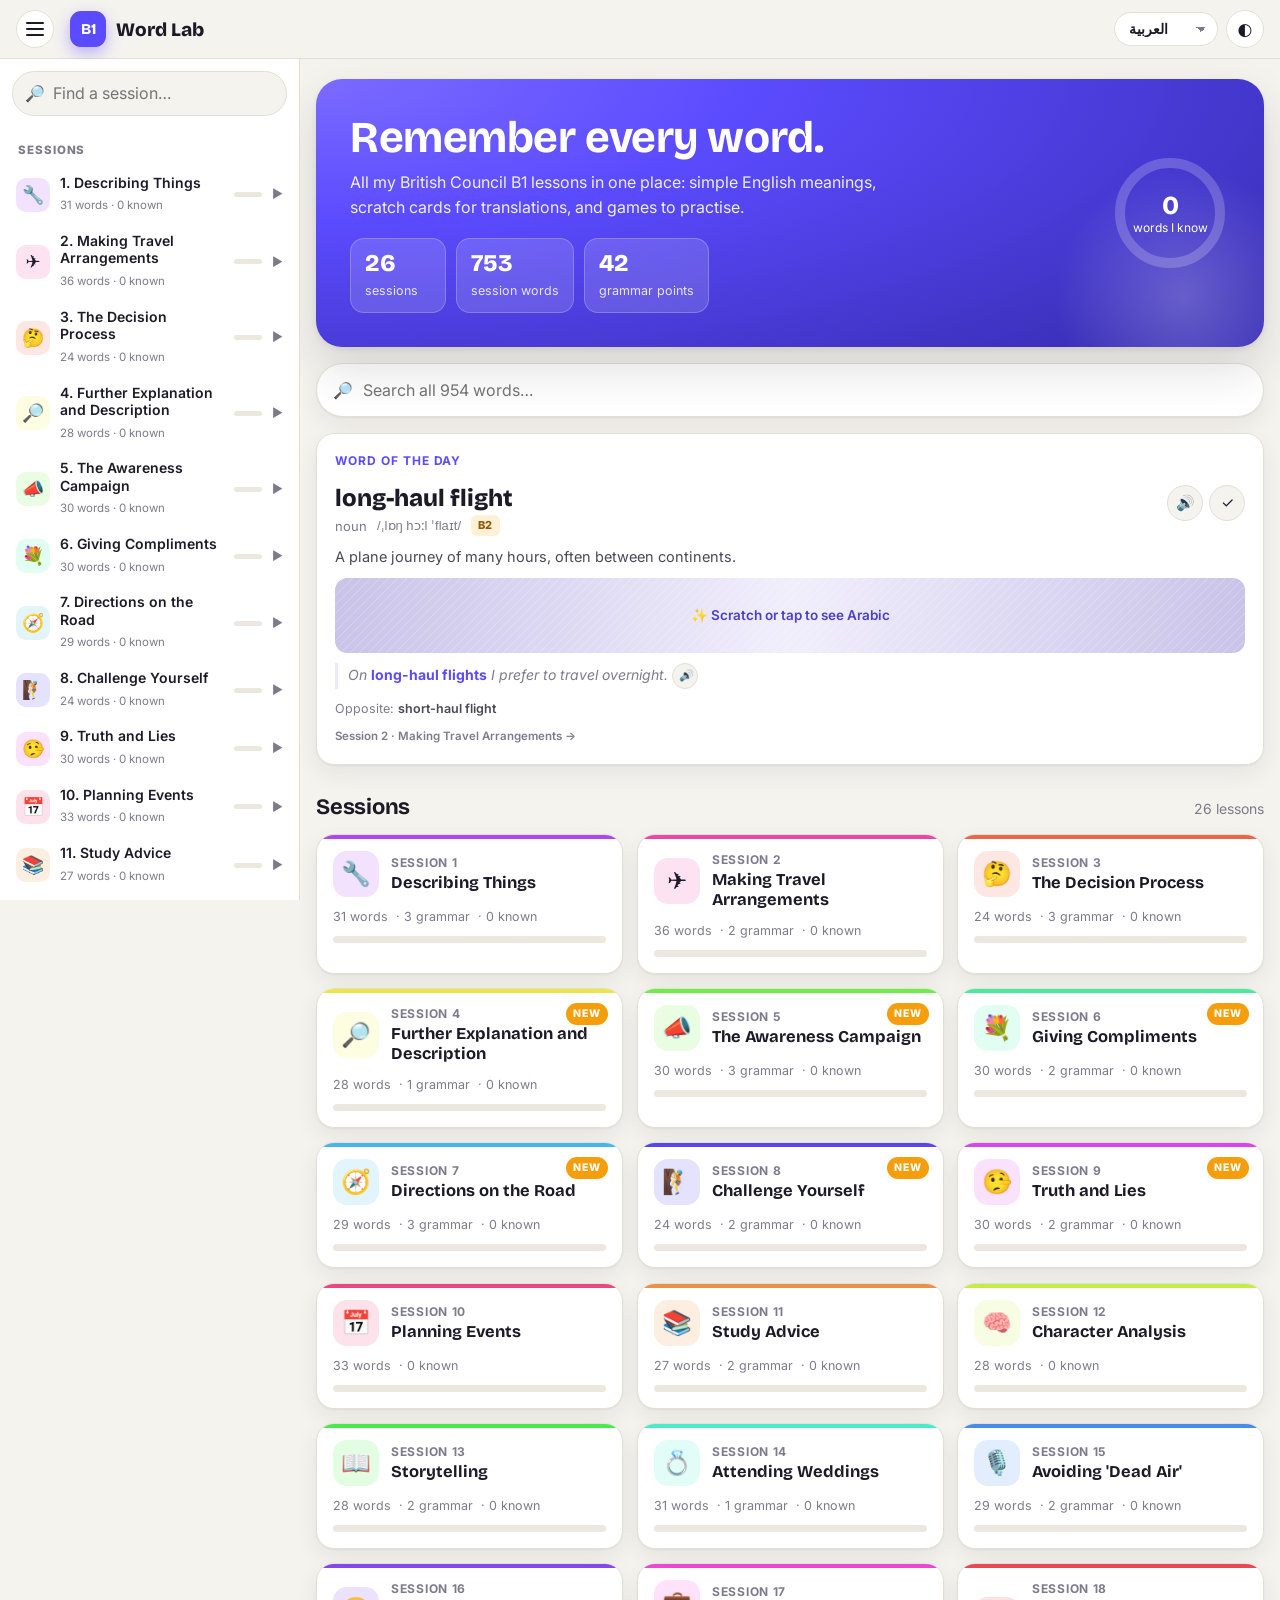
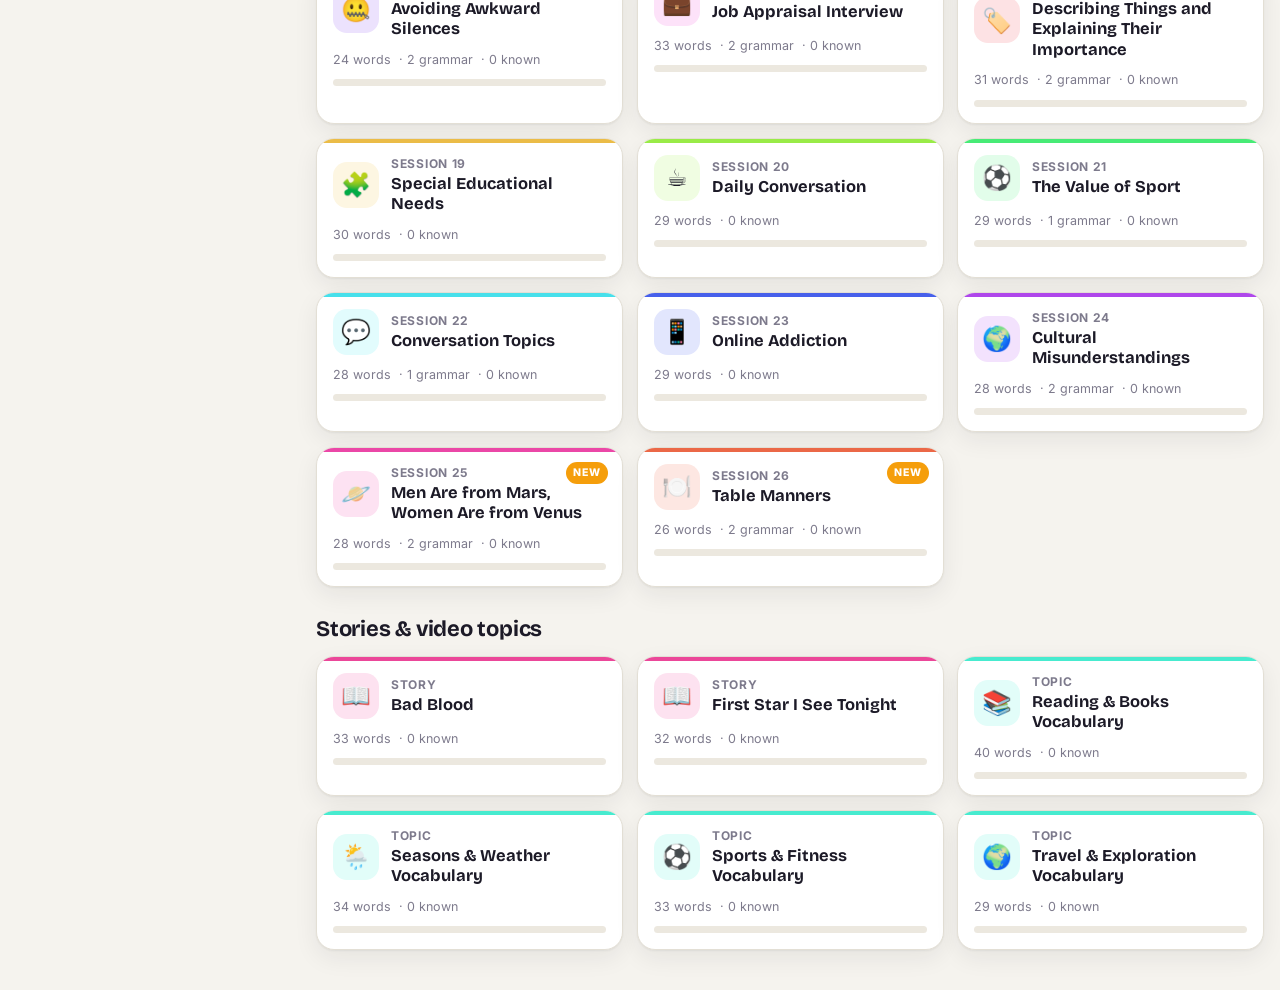
==== commit d163d7cc: "feat: left sessions menu, meaning-first flashcards, instant language switch - Hamburger menu on the " ====
--- a/index.html
+++ b/index.html
@@ -9,12 +9,15 @@
   <link rel="preconnect" href="https://fonts.googleapis.com">
   <link rel="preconnect" href="https://fonts.gstatic.com" crossorigin>
   <link href="https://fonts.googleapis.com/css2?family=Bricolage+Grotesque:opsz,wght@12..96,600;12..96,800&family=Inter:wght@400;500;600;700&family=Noto+Naskh+Arabic:wght@500;700&display=swap" rel="stylesheet">
-  <link rel="stylesheet" href="css/app2.css?v=4">
+  <link rel="stylesheet" href="css/app2.css?v=6">
   <link rel="icon" href="data:image/svg+xml,<svg xmlns='http://www.w3.org/2000/svg' viewBox='0 0 100 100'><rect width='100' height='100' rx='24' fill='%235b4bff'/><text x='50' y='68' font-size='52' text-anchor='middle' fill='white' font-family='Arial' font-weight='bold'>B1</text></svg>">
 </head>
 <body>
   <a class="skip" href="#view">Skip to content</a>
   <header class="topbar">
+    <button class="icon-btn menu-btn" id="menuBtn" aria-label="Open sessions menu" aria-controls="drawer" aria-expanded="false">
+      <span class="burger" aria-hidden="true"><i></i><i></i><i></i></span>
+    </button>
     <a class="brand" href="#/" aria-label="Home">
       <span class="brand-mark">B1</span>
       <span class="brand-text">Word Lab</span>
@@ -34,6 +37,15 @@
       <button class="icon-btn" id="themeBtn" aria-label="Switch light/dark theme">◐</button>
     </div>
   </header>
+
+  <div class="drawer-backdrop" id="drawerBackdrop" hidden></div>
+  <aside class="drawer" id="drawer" aria-label="Sessions menu">
+    <div class="drawer-search">
+      <span aria-hidden="true">🔎</span>
+      <input id="drawerFilter" type="search" placeholder="Find a session…" aria-label="Find a session" autocomplete="off">
+    </div>
+    <div id="drawerBody" class="drawer-body"></div>
+  </aside>
 
   <main id="view" tabindex="-1"></main>
 
@@ -55,7 +67,7 @@
   <div id="toast" class="toast" role="status" aria-live="polite"></div>
   <canvas id="confetti" aria-hidden="true"></canvas>
 
-  <script src="js/course-data.js?v=4"></script>
-  <script src="js/app2.js?v=4"></script>
+  <script src="js/course-data.js?v=6"></script>
+  <script src="js/app2.js?v=6"></script>
 </body>
 </html>
--- a/css/app2.css
+++ b/css/app2.css
@@ -448,3 +448,82 @@
 @media (prefers-reduced-motion: reduce) {
   *, *::before, *::after { animation-duration: .01ms !important; animation-iteration-count: 1 !important; transition-duration: .01ms !important; }
 }
+
+/* ---------- sessions drawer (left menu) ---------- */
+:root { --drawer-w: 300px; --top-h: 59px; }
+.menu-btn { flex: none; }
+.burger { display: grid; gap: 4px; width: 18px; }
+.burger i { display: block; height: 2px; border-radius: 2px; background: var(--ink); transition: transform .3s var(--ease), opacity .2s; }
+body.drawer-open .burger i:nth-child(1) { transform: translateY(6px) rotate(45deg); }
+body.drawer-open .burger i:nth-child(2) { opacity: 0; }
+body.drawer-open .burger i:nth-child(3) { transform: translateY(-6px) rotate(-45deg); }
+.drawer {
+  position: fixed; top: var(--top-h); bottom: 0; left: 0; z-index: 40; width: min(var(--drawer-w), 88vw);
+  background: var(--card); border-right: 1px solid var(--line); display: flex; flex-direction: column;
+  transform: translateX(-105%); transition: transform .38s var(--ease); box-shadow: var(--shadow-lg);
+}
+body.drawer-open .drawer { transform: none; }
+.drawer-backdrop { position: fixed; inset: var(--top-h) 0 0 0; z-index: 35; background: rgba(10, 8, 20, .4); animation: fade .25s both; }
+.drawer-search { display: flex; align-items: center; gap: 8px; margin: 12px; padding: 0 12px; border: 1px solid var(--line); border-radius: 999px; background: var(--bg); }
+.drawer-search input { flex: 1; border: 0; background: none; outline: none; font: inherit; color: var(--ink); padding: 9px 0; min-width: 0; }
+.drawer-body { flex: 1; overflow-y: auto; padding: 0 8px 90px; overscroll-behavior: contain; }
+@media (min-width: 860px) { .drawer-body { padding-bottom: 24px; } }
+.d-label { font-size: 11.5px; font-weight: 800; letter-spacing: .08em; text-transform: uppercase; color: var(--muted); padding: 14px 10px 6px; }
+.d-continue {
+  display: flex; align-items: center; gap: 10px; margin: 4px 4px 6px; padding: 12px; border-radius: 14px; text-decoration: none;
+  background: var(--accent); color: #fff; font-weight: 600; font-size: 14px; box-shadow: 0 6px 16px color-mix(in srgb, var(--accent) 35%, transparent);
+}
+.d-continue small { display: block; opacity: .85; font-weight: 500; font-size: 12px; }
+.d-sess { border-radius: 14px; transition: background .2s; }
+.d-sess.on { background: var(--accent-soft); }
+.d-row {
+  width: 100%; display: flex; align-items: center; gap: 10px; padding: 8px 8px; border: 0; background: none; cursor: pointer;
+  border-radius: 12px; text-align: left; color: var(--ink);
+}
+.d-row:hover { background: var(--bg-2); }
+.d-row .s-emoji { width: 34px; height: 34px; font-size: 18px; border-radius: 10px; }
+.d-row .t { flex: 1; min-width: 0; }
+.d-row .t b { display: block; font-size: 14px; font-weight: 600; white-space: nowrap; overflow: hidden; text-overflow: ellipsis; }
+.d-row .t small { color: var(--muted); font-size: 11.5px; }
+.d-row .mini { width: 38px; height: 5px; background: var(--bg-2); border-radius: 9px; overflow: hidden; flex: none; }
+.d-row .mini i { display: block; height: 100%; background: hsl(var(--h) 70% 55%); }
+.d-row .chev { color: var(--muted); transition: transform .3s var(--ease); font-size: 12px; }
+.d-sess.open .chev { transform: rotate(90deg); }
+.d-links { display: none; flex-wrap: wrap; gap: 6px; padding: 2px 8px 12px 52px; }
+.d-sess.open .d-links { display: flex; animation: rise .3s var(--ease) both; }
+.d-links a {
+  font-size: 12.5px; font-weight: 600; text-decoration: none; color: var(--ink-2); background: var(--bg); border: 1px solid var(--line);
+  padding: 5px 10px; border-radius: 999px; transition: all .2s;
+}
+.d-links a:hover, .d-links a.on { background: var(--accent); border-color: var(--accent); color: #fff; }
+.d-plain { display: flex; align-items: center; gap: 10px; padding: 9px 10px; border-radius: 12px; text-decoration: none; color: var(--ink); font-size: 14px; font-weight: 600; }
+.d-plain:hover { background: var(--bg-2); }
+.d-plain.on { background: var(--accent-soft); }
+@media (min-width: 1200px) {
+  body.docked .drawer { transform: none; box-shadow: none; }
+  body.docked .drawer-backdrop { display: none; }
+  body.docked main { margin-left: var(--drawer-w); max-width: calc(1120px); }
+  body.docked .mainnav { display: none; }
+  body.docked .tabs { top: var(--top-h); }
+}
+@media (min-width: 1500px) { body.docked main { margin-left: calc(var(--drawer-w) + (100vw - var(--drawer-w) - 1120px) / 2); } }
+
+/* ---------- jump bar on session pages ---------- */
+.jump { display: flex; gap: 8px; align-items: center; }
+.jump select {
+  border: 1px solid var(--line); background: var(--card); color: var(--ink); border-radius: 999px; padding: 7px 12px; font: 600 13.5px var(--font); max-width: 230px;
+}
+
+/* ---------- flashcard: meaning-first front ---------- */
+.fc-front.def-first { justify-content: flex-start; text-align: left; align-items: stretch; padding-top: 30px; }
+.fc-front.def-first .q-label { margin: 0; }
+.fc-front.def-first .big-def { font: 600 clamp(19px, 4.4vw, 24px)/1.35 var(--display); }
+.fc-back.word-side { align-items: center; justify-content: center; text-align: center; }
+.fc-back.word-side .w-word { font-size: clamp(32px, 8vw, 46px); }
+.fc-back.word-side .w-ex { text-align: left; align-self: stretch; }
+.blank { display: inline-block; min-width: 70px; border-bottom: 2px dashed var(--accent); }
+.home-continue { margin: 16px 0 0; }
+.d-row .t b { white-space: normal; display: -webkit-box; -webkit-line-clamp: 2; -webkit-box-orient: vertical; line-height: 1.25; }
+.d-row .mini { width: 28px; }
+.brand-text { white-space: nowrap; }
+@media (max-width: 420px) { .brand-text { display: none; } .topbar { gap: 10px; } }
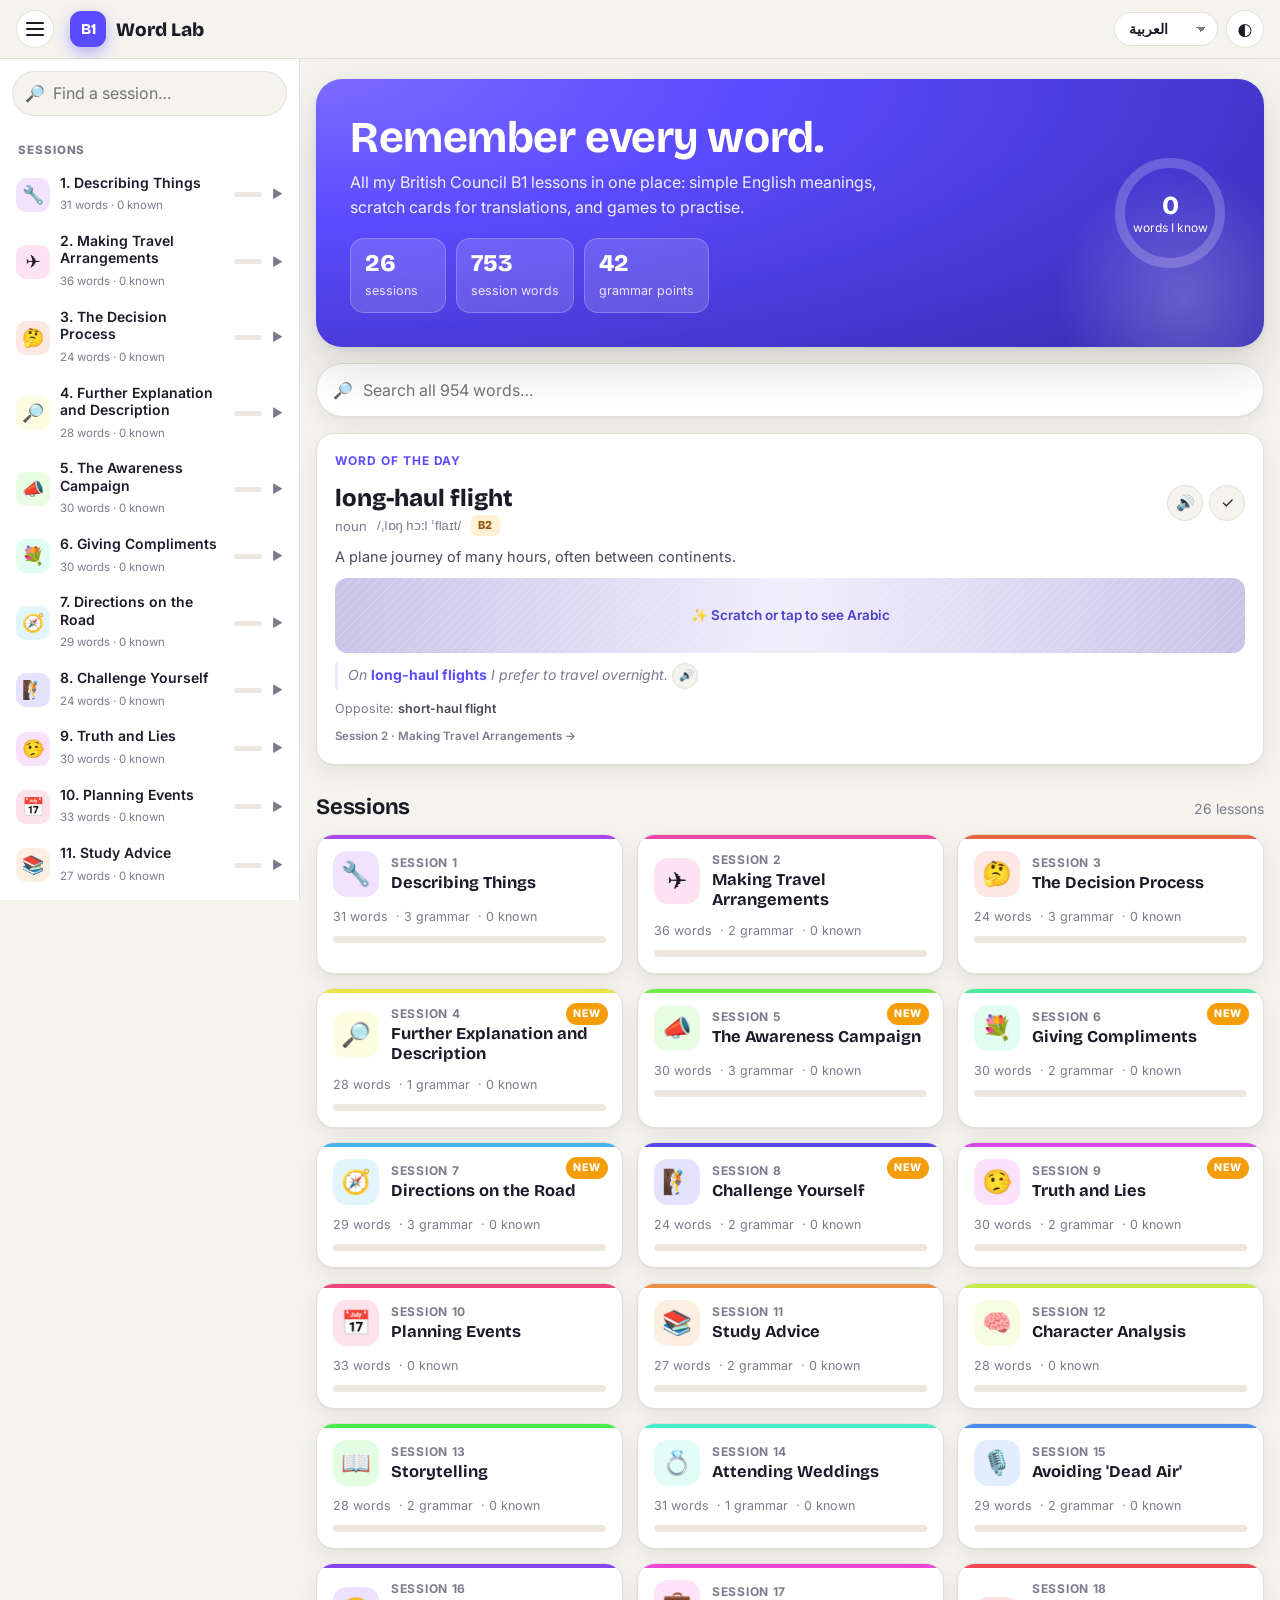
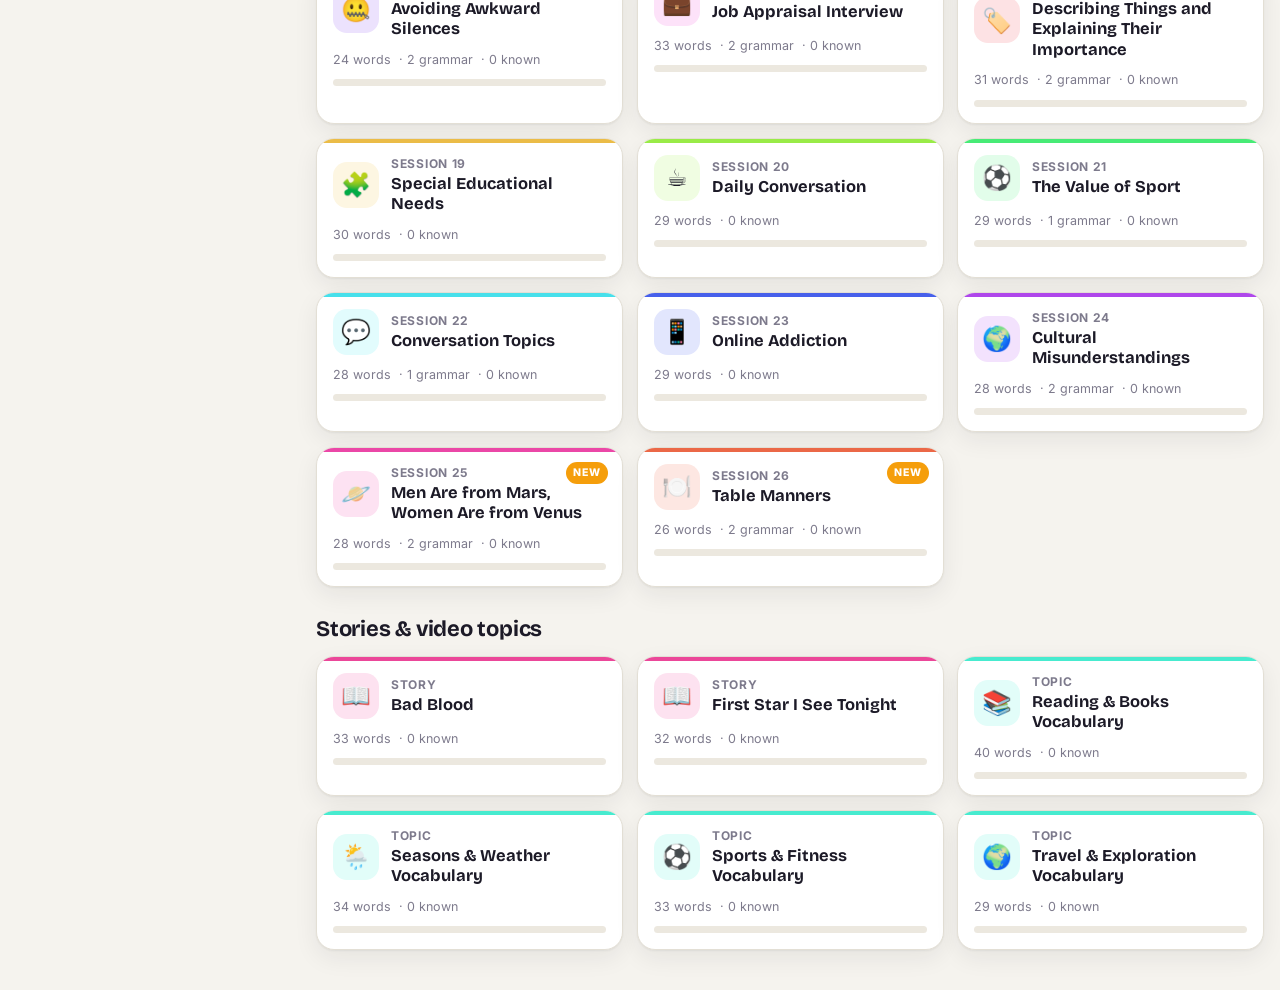
==== commit c58da9fa: "feat(flashcards): big Word/Meaning switch above the card to choose what shows first Co-Authored-By: " ====
--- a/index.html
+++ b/index.html
@@ -9,7 +9,7 @@
   <link rel="preconnect" href="https://fonts.googleapis.com">
   <link rel="preconnect" href="https://fonts.gstatic.com" crossorigin>
   <link href="https://fonts.googleapis.com/css2?family=Bricolage+Grotesque:opsz,wght@12..96,600;12..96,800&family=Inter:wght@400;500;600;700&family=Noto+Naskh+Arabic:wght@500;700&display=swap" rel="stylesheet">
-  <link rel="stylesheet" href="css/app2.css?v=6">
+  <link rel="stylesheet" href="css/app2.css?v=7">
   <link rel="icon" href="data:image/svg+xml,<svg xmlns='http://www.w3.org/2000/svg' viewBox='0 0 100 100'><rect width='100' height='100' rx='24' fill='%235b4bff'/><text x='50' y='68' font-size='52' text-anchor='middle' fill='white' font-family='Arial' font-weight='bold'>B1</text></svg>">
 </head>
 <body>
@@ -67,7 +67,7 @@
   <div id="toast" class="toast" role="status" aria-live="polite"></div>
   <canvas id="confetti" aria-hidden="true"></canvas>
 
-  <script src="js/course-data.js?v=6"></script>
-  <script src="js/app2.js?v=6"></script>
+  <script src="js/course-data.js?v=7"></script>
+  <script src="js/app2.js?v=7"></script>
 </body>
 </html>
--- a/css/app2.css
+++ b/css/app2.css
@@ -1,6 +1,23 @@
 /* ==========================================================================
    B1 Word Lab: styles
    ========================================================================== */
+
+/* ---------- flashcard front switch (Word / Meaning) ---------- */
+.side-row { display: flex; align-items: center; justify-content: center; gap: 12px; flex-wrap: wrap; margin: 4px 0 12px; }
+.side-q { font-weight: 700; font-size: 14px; color: var(--ink-2); }
+.side-switch {
+  position: relative; display: grid; grid-template-columns: 1fr 1fr; width: 260px; max-width: 100%; padding: 5px; border: 2px solid var(--accent);
+  border-radius: 999px; background: var(--card); cursor: pointer; box-shadow: var(--shadow);
+}
+.ss-opt { position: relative; z-index: 1; padding: 9px 0; text-align: center; font-weight: 700; font-size: 15px; color: var(--ink-2); transition: color .3s; }
+.ss-knob {
+  position: absolute; top: 5px; bottom: 5px; left: 5px; width: calc(50% - 5px); border-radius: 999px; background: var(--accent);
+  box-shadow: 0 6px 16px color-mix(in srgb, var(--accent) 40%, transparent); transition: transform .4s cubic-bezier(.34, 1.56, .64, 1);
+}
+.side-switch .ss-word { color: #fff; }
+.side-switch.is-def .ss-knob { transform: translateX(100%); }
+.side-switch.is-def .ss-word { color: var(--ink-2); }
+.side-switch.is-def .ss-def { color: #fff; }
 :root {
   --bg: #f5f3ee;
   --bg-2: #ece8df;
